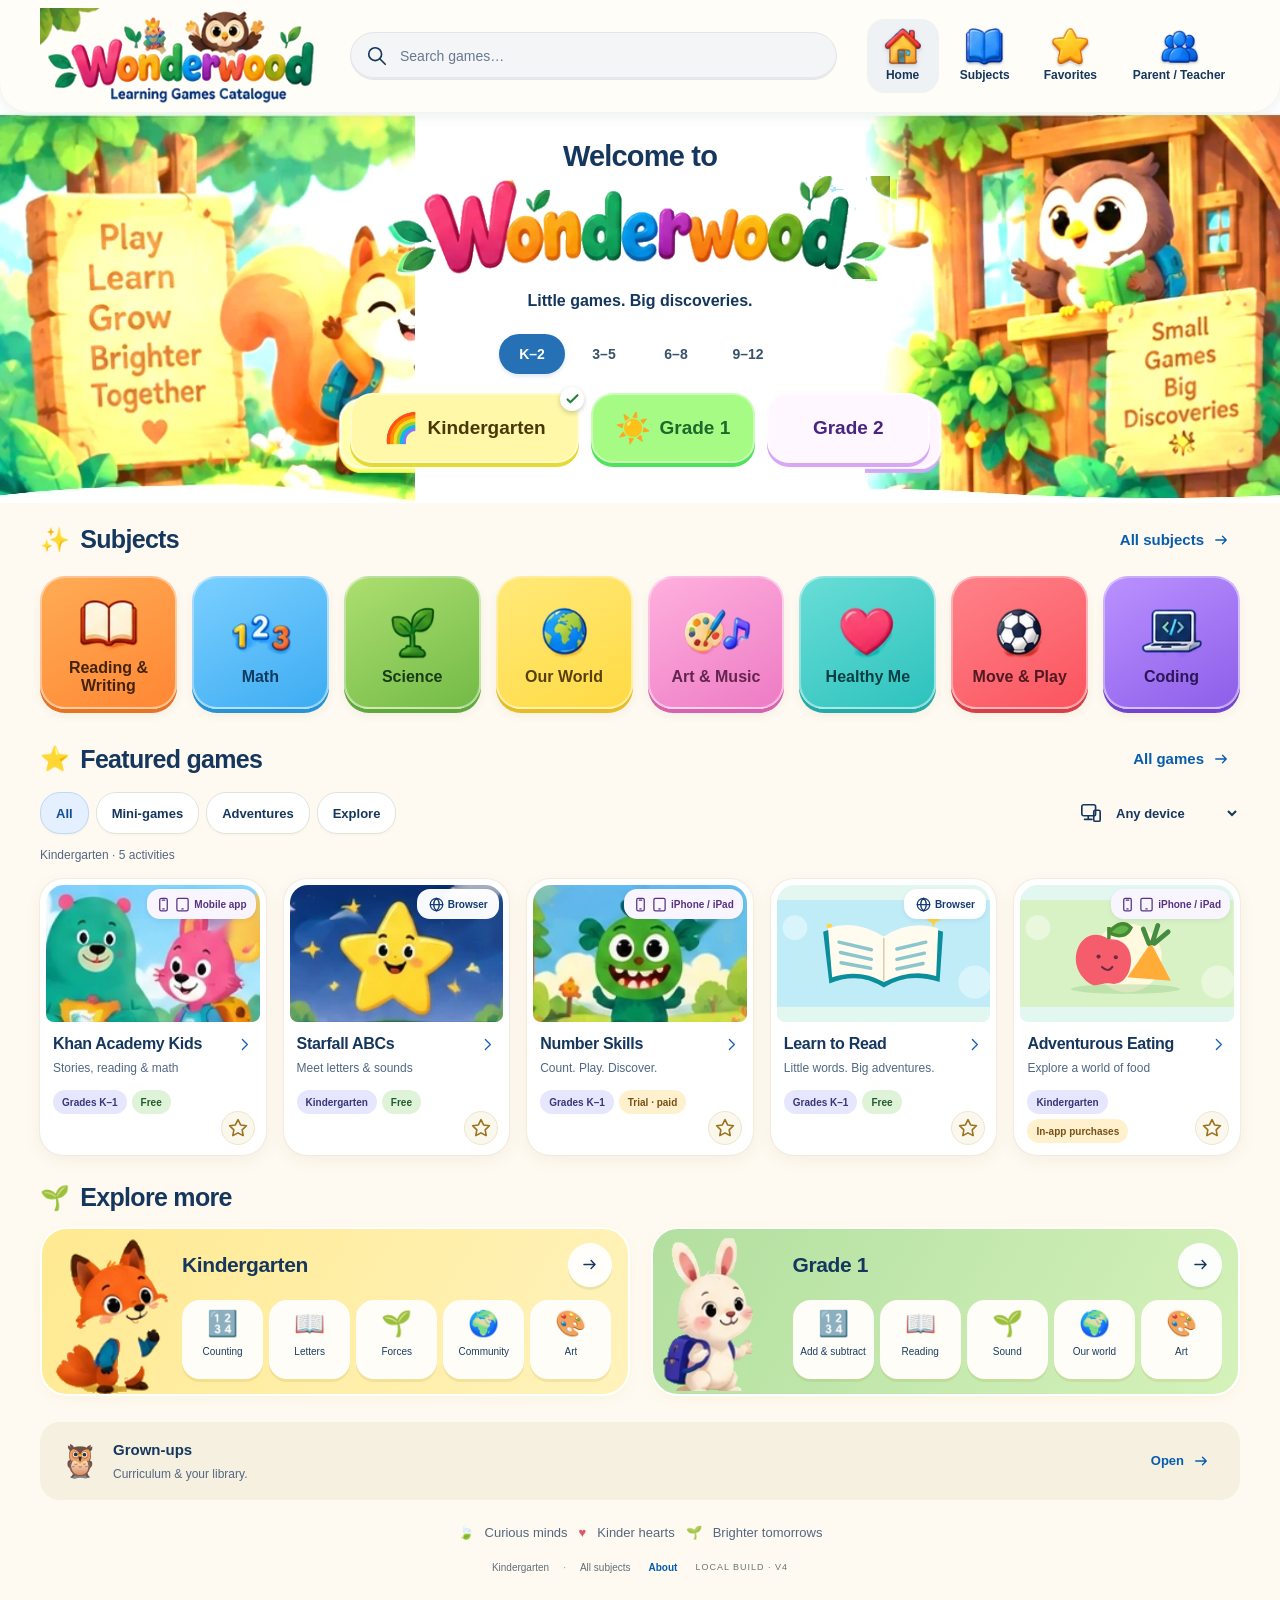
==== index.html @ 744a62fe "feat: add Wonderwood V4 K-12 interactive games catalogue" ====
<!doctype html>
<html lang="en">
<head>
<meta charset="utf-8">
<meta name="viewport" content="width=device-width, initial-scale=1">
<meta name="description" content="Wonderwood: playful learning adventures for California Kindergarten through Grade 12. An editable, standards-informed game catalogue.">
<meta name="referrer" content="no-referrer">
<meta name="theme-color" content="#fffaf1">
<title>Wonderwood · Little games. Big discoveries.</title>
<link rel="icon" href="[data-uri]" type="image/webp">
<style>
/* Wonderwood V2: approved woodland direction. All artwork is local. */
:root{--ink:#15365d;--muted:#536783;--cream:#fffaf1;--white:#fff;--green:#28733a;--line:#e8e7df;--blue:#176cc4;--focus:#094d99;--shadow:0 6px 20px #614b2110;--ease:cubic-bezier(.2,.8,.2,1);--peach:#ffdfa9;--lavender:#dee3ff;--mint:#d8efb7;--rose:#ffd3e9;--yellow:#fff0a9;--orange:#ffd9af;--aqua:#c9f3ed}
*{box-sizing:border-box}html{scroll-behavior:smooth;scroll-padding-top:120px}body{margin:0;background:var(--cream);color:var(--ink);font:15px/1.5 'Trebuchet MS','Avenir Next','Segoe UI',sans-serif;-webkit-font-smoothing:antialiased}body.modal-open{overflow:hidden}[hidden]{display:none!important}h1,h2,h3,h4,p{margin:0}h1,h2,h3{font-family:'Arial Rounded MT Bold','Trebuchet MS','Segoe UI',sans-serif;line-height:1.18}h2{font-size:25px;font-weight:900;letter-spacing:-.7px}button,a,input,select,textarea{font:inherit;-webkit-tap-highlight-color:transparent}button{color:inherit;border:0;cursor:pointer}button,a,summary{touch-action:manipulation}button{transition:transform .2s var(--ease),box-shadow .2s var(--ease),background .2s,color .2s;transform-origin:center}button:active:not(:disabled),a:active{transform:translateY(2px) scale(.96)}button:disabled{cursor:default;opacity:.6}a{color:var(--blue);text-underline-offset:3px;transition:transform .2s,color .2s}svg,img{display:block}img{max-width:100%}input,select,textarea{max-width:100%}button:focus-visible,a:focus-visible,input:focus-visible,select:focus-visible,textarea:focus-visible,summary:focus-visible{outline:3px solid var(--focus);outline-offset:4px}.wrap{width:min(1320px,calc(100% - 80px));margin-inline:auto}.sr-only{position:absolute;width:1px;height:1px;overflow:hidden;clip:rect(0,0,0,0);white-space:nowrap}.skip{position:fixed;left:16px;top:-100px;z-index:100;background:white;padding:15px;border-radius:12px}.skip:focus{top:12px}.icon{width:22px;height:22px;flex:0 0 auto}.textbutton{background:transparent;color:#075caf;font-weight:700;display:inline-flex;align-items:center;justify-content:center;gap:8px;min-height:44px;padding:7px 10px;border-radius:12px;text-decoration:none;white-space:nowrap}.textbutton .icon{width:18px;height:18px}.outline,.primary{min-height:46px;padding:11px 18px;border-radius:14px;display:inline-flex;align-items:center;justify-content:center;gap:8px;font-weight:700;text-decoration:none;border:1px solid #ccd9df;background:white}.primary{background:#176ac1;color:white;border-color:transparent;box-shadow:0 3px 0 #124b86}.topbar{position:relative;z-index:10;background:#fffdf7;border-radius:0 0 30px 30px;box-shadow:0 4px 14px #1c623616}.nav{display:flex;align-items:center;gap:30px;min-height:112px}.brand{background:transparent;padding:0;flex:0 0 280px}.brand img{width:280px;height:96px;object-fit:contain;mix-blend-mode:multiply}.search{height:48px;display:flex;align-items:center;gap:10px;background:#f4f5f7;border:1px solid #e4e5e9;border-radius:26px;padding:0 15px;box-shadow:inset 0 -2px 0 #e6e8eb;flex:1;min-width:150px}.search:focus-within{outline:3px solid #1673c54d}.search input{border:0;outline:0!important;background:none;min-width:0;width:100%;color:var(--ink);font-size:14px}.search input::placeholder{color:#667990}.search-clear{background:white;width:28px;height:28px;display:grid;place-items:center;border-radius:50%;padding:0;flex-shrink:0}.search-clear .icon{width:16px;height:16px}.navlinks{display:flex;align-items:center;gap:8px}.navlink{background:none;min-width:72px;min-height:70px;display:flex;flex-direction:column;gap:3px;align-items:center;justify-content:center;border-radius:18px;padding:8px 13px;font-size:12px;font-weight:800;white-space:nowrap}.navlink.selected{background:#eff2f4}.nav-emoji{font-size:25px;line-height:1.2}.parent-nav{min-width:122px}.fav-count{display:inline-grid;place-items:center;margin-left:4px;min-width:17px;height:17px;border-radius:50%;background:#ffcf46;color:#542c00;font-size:10px}.hero{position:relative;isolation:isolate;overflow:hidden;min-height:340px;margin-top:-22px;padding-top:22px;background:radial-gradient(ellipse at 50% 34%,#e7fbff 0,#ccf2fc 43%,#92dbea 100%)}.hero-scenery{position:absolute;top:22px;bottom:0;width:33%;z-index:-1;background-size:auto 100%;background-repeat:no-repeat;pointer-events:none}.hero-left{left:0;background-image:url('[data-uri]');background-position:left center}.hero-right{right:0;background-image:url('[data-uri]');background-position:right center}.hero-copy{position:relative;width:600px;max-width:60%;margin:auto;text-align:center;padding:31px 0 45px}.hero h1{font-size:29px;font-weight:900;letter-spacing:-.8px;line-height:1.1}.hero-logo{width:490px;height:auto;margin:1px auto 8px;mix-blend-mode:multiply;mask-image:linear-gradient(90deg,transparent,#000 3%,#000 97%,transparent);-webkit-mask-image:linear-gradient(90deg,transparent,#000 3%,#000 97%,transparent)}.hero-copy>p{font-size:17px;font-weight:700;margin:4px 0 24px}.grade-picker{display:flex;justify-content:center;gap:17px}.grade-button{position:relative;display:flex;align-items:center;text-align:left;gap:13px;border-radius:24px;padding:15px 22px;min-width:234px;min-height:78px;font-size:21px;font-weight:900;line-height:1.15;border:2px solid #ffffff6b}.grade-button small{display:block;font-size:12px;font-weight:700;margin-top:6px}.kindergarten{background:linear-gradient(135deg,#ffe97a,#ffcb38);box-shadow:0 4px 0 #e8ad26;color:#403013}.first-grade{background:linear-gradient(135deg,#80d04f,#329d49);box-shadow:0 4px 0 #257d33;color:#fff}.grade-emoji{font-size:35px;line-height:1}.grade-check{position:absolute;right:-7px;top:-8px;width:24px;height:24px;border-radius:50%;background:#fff;box-shadow:0 2px 5px #32442c40;display:grid;place-items:center;opacity:0;transform:scale(.6);transition:transform .2s,opacity .2s;color:#248140}.grade-check .icon{width:17px;height:17px;stroke-width:3}.grade-button.active .grade-check{opacity:1;transform:scale(1)}.hero-cloud{position:absolute;z-index:-1;background:white;border-radius:60px;opacity:.48;filter:blur(6px);pointer-events:none}.cloud-one{width:160px;height:70px;left:30%;top:52px;transform:rotate(-12deg)}.cloud-two{width:185px;height:50px;right:30%;bottom:49px;opacity:.28}.hero-wave{position:absolute;bottom:-1px;width:100%;height:32px;color:var(--cream);pointer-events:none}.child-content{position:relative;padding-top:5px}.section-heading{display:flex;justify-content:space-between;align-items:center;gap:15px;margin:10px 0 14px}.section-heading h2{display:flex;align-items:center;gap:11px}.section-heading h2>span:first-child:not(#browse-title){font-size:24px}.subject-list{display:grid;grid-template-columns:repeat(8,minmax(0,1fr));gap:15px}.subject{position:relative;border-radius:25px;min-height:131px;display:flex;flex-direction:column;justify-content:center;align-items:center;gap:8px;padding:15px 8px 13px;font-size:16px;font-weight:900;line-height:1.1;box-shadow:0 4px 0 var(--base),0 6px 10px #5e523413;background:linear-gradient(150deg,var(--light),var(--tone));border:2px solid #ffffff70;color:var(--subject-ink,#12375d)}.subject-glyph{height:58px;display:flex;align-items:center;justify-content:center}.subject-glyph img{height:58px;max-width:78px;width:auto;object-fit:contain;mix-blend-mode:multiply;border-radius:16px}.subject.active{outline:3px solid var(--ink);outline-offset:5px}.subject.active:after{content:'✓';position:absolute;top:-9px;right:-6px;width:23px;height:23px;border-radius:50%;background:var(--ink);border:2px solid white;color:white;font-size:13px;display:grid;place-items:center}.browse-section{margin-top:28px;scroll-margin-top:25px}.browse-heading{margin-bottom:10px}.filterbar{display:flex;align-items:center;justify-content:space-between;gap:12px;margin-bottom:6px}.filters{display:flex;gap:7px;flex-wrap:wrap}.chip{border-radius:20px;min-height:39px;padding:7px 15px;background:white;border:1px solid #e2e4dc;font-size:13px;font-weight:700;box-shadow:0 2px 0 #dedbc728;white-space:nowrap}.chip.active{background:#e4efff;color:#124e94;border-color:#bfd7f2}.device-filter{display:flex;align-items:center;gap:7px;font-size:13px;font-weight:700}.device-filter>.icon{width:21px;height:21px}.device-filter select{border:0;background:transparent;color:var(--ink);padding:10px 22px 10px 3px;max-width:170px;cursor:pointer;font-weight:700}.topic-chips{display:flex;flex-wrap:wrap;gap:7px;padding:10px 0}.topic-chips .chip{font-size:12px;background:#fffefb}.topic-chips .chip.active{background:#fff0b1;border-color:#decb77;color:#4e400c}.results-bar{display:flex;justify-content:space-between;align-items:center;min-height:27px;margin-bottom:11px;color:var(--muted);font-size:12px}.results-bar .textbutton{font-size:12px;min-height:30px}.games-grid{display:grid;grid-template-columns:repeat(5,minmax(0,1fr));gap:18px}.game-card{position:relative;min-width:0;border-radius:23px;background:white;box-shadow:0 5px 16px #69583013;transition:transform .23s var(--ease),box-shadow .23s;isolation:isolate}.card-hit{width:100%;min-height:100%;padding:6px;border-radius:23px;background:transparent;text-align:left;display:flex;flex-direction:column;position:relative;box-shadow:0 0 0 1px #eee7d9a6;color:var(--ink)}.card-image{height:137px;width:100%;border-radius:18px 18px 8px 8px;overflow:hidden;background:var(--card-bg,#e1f7ef);display:flex;align-items:center;justify-content:center;position:relative}.card-image>img{width:100%;height:100%;object-fit:cover;transition:transform .35s var(--ease)}.card-image>svg{width:100%;height:100%}.platform-badge{position:absolute;top:10px;right:10px;display:flex;align-items:center;gap:4px;border-radius:13px;min-height:30px;padding:6px 9px;background:#fffffff7;color:#143b72;font-size:10px;font-weight:900;line-height:1.1;box-shadow:0 2px 5px #23315312;pointer-events:none;min-width:82px;justify-content:center}.platform-badge .icon{width:15px;height:15px;stroke-width:2}.platform-badge.mobile{background:#f9f5ff;color:#573282}.card-copy{padding:12px 7px 6px;width:100%;flex:1;display:flex;flex-direction:column}.card-title-line{display:flex;align-items:center;gap:8px;justify-content:space-between;width:100%}.card-title{font-size:16px;font-weight:900;letter-spacing:-.3px;line-height:1.22;display:-webkit-box;-webkit-line-clamp:2;-webkit-box-orient:vertical;overflow:hidden;min-height:20px}.card-arrow{flex-shrink:0;color:#1662b6}.card-arrow .icon{width:17px;height:17px}.card-desc{font-size:12px;line-height:1.45;color:#506783;margin-top:6px;white-space:nowrap;text-overflow:ellipsis;overflow:hidden;min-height:18px}.card-tags{display:flex;flex-wrap:wrap;gap:5px;margin-top:12px;padding-top:0;padding-right:30px}.tag{display:inline-flex;align-items:center;gap:4px;border-radius:12px;min-height:24px;padding:4px 9px;font-size:10px;line-height:1.1;font-weight:800;background:#e6e6ff;color:#37377a}.tag.free{background:#dff3d9;color:#215b2d}.tag.paid{background:#fff0ce;color:#785016}.save{position:absolute;right:11px;bottom:10px;width:36px;height:36px;display:grid;place-items:center;border-radius:50%;background:#faf7ed;color:#9a711d;border:1px solid #efe5ca;z-index:2}.save .icon{width:20px;height:20px;stroke-width:1.9}.save.saved{background:#ffe9a8;color:#845900}.save.saved .icon{fill:#ffcc43}.game-card:focus-within{box-shadow:0 0 0 3px #2865ac32,0 8px 18px #2e535720}.empty{grid-column:1/-1;text-align:center;border:2px dashed #e2dfce;border-radius:25px;padding:30px 20px;background:#fffcf7}.empty .emptyicon{font-size:47px;margin-bottom:10px}.empty h3{font-size:23px}.empty p{font-size:14px;color:var(--muted);margin:10px auto 17px;max-width:480px}.empty-actions{display:flex;gap:10px;justify-content:center;flex-wrap:wrap}#year-section{margin-top:28px}.year-panels{display:grid;grid-template-columns:1fr 1fr;gap:21px}.year-panel{position:relative;border-radius:27px;overflow:hidden;display:flex;min-height:166px;padding:14px 16px 15px 140px;background:linear-gradient(120deg,#ffe991,#fff3bc);border:2px solid #fff;box-shadow:0 4px 13px #baa65212}.year-panel.grade-one{background:linear-gradient(120deg,#b2dfa0,#d5f2bb)}.year-mascot{position:absolute;bottom:0;left:0;width:133px;height:159px;object-fit:contain;mix-blend-mode:multiply}.year-body{width:100%;min-width:0}.year-title{display:flex;align-items:center;justify-content:space-between;margin-bottom:13px}.year-title h3{font-size:21px;letter-spacing:-.4px}.year-title p{font-size:11px;margin-top:2px}.round-button{width:35px;height:35px;border-radius:50%;background:#fffffff0;display:grid;place-items:center;box-shadow:0 3px 0 #54855620}.round-button .icon{width:19px;height:19px}.quick-topics{display:grid;grid-template-columns:repeat(5,1fr);gap:6px}.quick-topic{border-radius:18px;background:#fffdf7;min-height:79px;padding:8px 3px 9px;font-size:10px;line-height:1.2;box-shadow:0 3px 0 #987f1520;color:#193f61;display:flex;flex-direction:column;align-items:center;justify-content:flex-start;gap:7px}.quick-topic>span:first-child{font-size:25px;line-height:1.1}.grownup-strip{display:flex;align-items:center;gap:13px;margin-top:26px;padding:15px 20px;background:#f4efdfe0;border-radius:20px}.grownup-strip>span{font-size:32px}.grownup-strip strong{font-size:15px}.grownup-strip p{font-size:12px;color:var(--muted);margin-top:3px}.grownup-strip>.textbutton{margin-left:auto;font-size:13px}.footer{padding:23px 0 24px}.footer-motto{text-align:center;font-size:13px;color:#526780;display:flex;align-items:center;justify-content:center;gap:11px}.footer-motto span:nth-child(2){color:#dd5969}.footer-bottom{display:flex;align-items:center;justify-content:center;gap:14px;font-size:10px;color:#5f6e77;margin-top:12px;flex-wrap:wrap}.footer-bottom .textbutton{font-size:10px;min-height:26px;padding:0 4px}.build-label{font-size:9px;letter-spacing:1px;color:#6a7579}.footer-bottom>span+span:before{content:'·';margin-right:14px;color:#9ba2a0}
/* Parent workspace, local editing, and external-site handoff. */
#parent-view{padding:34px 0;min-height:75vh}.parent-header{display:flex;justify-content:space-between;align-items:center;gap:20px;margin-bottom:30px}.eyebrow{display:block;font-size:11px;font-weight:800;letter-spacing:1.3px;text-transform:uppercase;color:#3f7d52;margin-bottom:8px}.parent-header h1{font-size:36px;letter-spacing:-1px}.parent-header p{font-size:14px;color:var(--muted);margin-top:13px}.adult-tabs{display:flex;gap:8px;flex-wrap:wrap;border-bottom:1px solid var(--line);padding-bottom:16px;margin-bottom:22px}.adult-tabs button{padding:10px 18px;min-height:44px;border-radius:15px;background:white;font-weight:700}.adult-tabs button.active{background:#dfedda;color:#255e36;box-shadow:0 3px 0 #bbd5af}.notice{padding:17px 20px;border-radius:17px;background:#fff0cf;color:#5a481b;line-height:1.6;font-size:13px;margin:0 0 20px}.stats{display:grid;grid-template-columns:repeat(3,1fr);gap:16px;margin:20px 0}.stat{padding:19px 22px;border-radius:20px;background:white;border:1px solid var(--line);font-size:12px;color:var(--muted)}.stat strong{display:block;font-size:34px;font-weight:900;color:var(--ink);line-height:1.2;margin-bottom:6px}.parent-tools{display:flex;align-items:center;flex-wrap:wrap;gap:10px;margin:18px 0}.parent-tools select,select.form-control{background:white;border:1px solid #ced6d8;padding:11px 14px;border-radius:13px;min-height:44px;color:var(--ink)}.topic-group{background:white;border:1px solid var(--line);border-radius:21px;overflow:hidden;margin-bottom:18px}.topic-group>h2{display:flex;align-items:center;gap:9px;font-size:21px;padding:20px;background:#f0f4ed}.topic-group h2>span{font:11px/1.4 'Trebuchet MS',sans-serif;color:var(--muted);margin-left:auto;max-width:38%;text-align:right}.topic-row{display:grid;grid-template-columns:1fr 250px;gap:24px;padding:21px;border-top:1px solid var(--line)}.topic-row h3{font-size:17px;margin-bottom:8px}.topic-row p{font-size:13px;color:var(--muted);line-height:1.6}.codes{font:11px/1.6 ui-monospace,monospace;color:#535d78;margin:9px 0;overflow-wrap:anywhere}.coverage{font-size:12px}.coverage>p{margin-top:8px}.tag.wait{background:#fff2da;color:#775727}.review-row{padding:18px;background:white;border:1px solid var(--line);border-radius:17px;display:flex;align-items:center;justify-content:space-between;gap:24px;margin:9px 0}.review-row>div:first-child{min-width:0;flex:1}.review-row h3{font-size:16px}.review-row p{font-size:12px;line-height:1.6;margin-top:6px;color:var(--muted);overflow-wrap:anywhere}.row-actions{display:flex;align-items:center;gap:5px;flex-wrap:wrap}.manage-intro{font-size:14px;color:var(--muted);line-height:1.7;max-width:960px;margin-bottom:16px}.editor{padding:25px;background:white;border:1px solid var(--line);border-radius:23px}.editor>h2{font-size:24px;margin-bottom:20px}.form-grid{display:grid;grid-template-columns:1fr 1fr;gap:17px}.field{display:flex;flex-direction:column;gap:7px;font-size:12px;font-weight:700;min-width:0}.field.full{grid-column:1/-1}.field input,.field select,.field textarea{width:100%;color:var(--ink);border:1px solid #cfd8dc;background:#fdfefb;padding:12px 13px;border-radius:11px;min-height:46px;font-weight:400;font-size:14px}.field textarea{resize:vertical;min-height:78px}.field select[multiple]{min-height:135px}.field small{font-size:11px;color:var(--muted);font-weight:400}.checkrow{display:flex;flex-wrap:wrap;gap:9px}.checkrow label{display:flex;gap:6px;align-items:center;padding:8px 10px;background:#f1f5ed;border-radius:10px}.checkrow input{width:18px;height:18px;min-height:0;accent-color:#267544}.form-actions{margin-top:22px;display:flex;align-items:center;gap:14px}.local-message{font-size:11px;color:var(--muted);margin-top:13px;line-height:1.6}.source-item{border-top:1px solid var(--line);padding:14px 0;font-size:13px}.source-item strong{display:block}.source-item a,.mini-source{display:block;overflow-wrap:anywhere;font-size:12px;margin-top:6px;line-height:1.6}.danger-button{color:#9c3030;background:#fff1ec}.source-block{margin:22px 0}.source-block h3{font-size:18px;margin-bottom:8px}details{margin-top:12px;font-size:13px}summary{cursor:pointer;color:#185b93;font-weight:700;min-height:36px;padding:7px 0;transition:color .2s}details[open]>summary{margin-bottom:6px}dialog{padding:0;border:0;border-radius:27px;background:#fffcf6;color:var(--ink);width:min(660px,calc(100vw - 30px));max-height:90dvh;box-shadow:0 25px 100px #09243e50}dialog::backdrop{background:#15395675;backdrop-filter:blur(5px)}dialog[open]{animation:dialog-in .22s var(--ease)}.modal-head{padding:24px 25px 0;display:flex;gap:15px;align-items:flex-start;justify-content:space-between}.modal-head h2{font-size:26px;letter-spacing:-.5px}.close{width:38px;height:38px;flex-shrink:0;background:#eeeedd;border-radius:50%;display:grid;place-items:center}.close .icon{width:19px;height:19px}.modal-body{padding:16px 25px 25px}.modal-body>p{font-size:14px;color:var(--muted);line-height:1.6}.detail-hero{height:130px;overflow:hidden;border-radius:18px;margin-bottom:17px;background:#e5f2dd}.detail-hero img{width:100%;height:100%;object-fit:cover;object-position:center 53%}.detail-grid{display:grid;grid-template-columns:1fr 1fr;gap:10px;margin:18px 0}.detail-box{padding:12px 14px;border:1px solid #e1e7dc;border-radius:15px;background:white;min-width:0}.detail-box small{display:flex;align-items:center;gap:6px;font-size:10px;letter-spacing:.7px;color:#60737b;margin-bottom:7px}.detail-box small .icon{width:15px;height:15px}.detail-box strong{font-size:13px;line-height:1.4;display:block;overflow-wrap:anywhere}.detail-note{background:#f4f1e7;border-radius:15px;padding:14px;font-size:12px;line-height:1.65;color:#57616e;margin:15px 0}.detail-note b{color:#3a4f5c}.detail-link{border-top:1px solid #e0e2d6;padding-top:17px;display:flex;align-items:center;justify-content:space-between;gap:15px;margin-top:21px}.detail-link small{font-size:10px;line-height:1.65;color:var(--muted);overflow-wrap:anywhere;max-width:45%}.mobile-note{display:flex;align-items:flex-start;gap:10px;background:#eee5ff;border-radius:14px;padding:12px 14px;margin:14px 0;font-size:12px;color:#563877;line-height:1.5}.toast{position:fixed;bottom:24px;left:50%;transform:translateX(-50%);background:#153b57;color:white;padding:14px 21px;border-radius:16px;max-width:calc(100vw - 28px);width:max-content;z-index:100;box-shadow:0 5px 25px #0d244440;font-size:13px;pointer-events:none}.press-pop{animation:press-pop .32s var(--ease)}.favorite-pop{animation:favorite-pop .5s var(--ease)}
@keyframes press-pop{0%{scale:.95}60%{scale:1.035}100%{scale:1}}@keyframes favorite-pop{0%{rotate:-15deg;scale:.8}45%{rotate:15deg;scale:1.25}100%{rotate:0deg;scale:1}}@keyframes dialog-in{from{opacity:0;transform:translateY(12px) scale(.97)}to{opacity:1;transform:translateY(0) scale(1)}}
@media(hover:hover) and (pointer:fine){button:hover:not(:disabled){transform:translateY(-2px)}.textbutton:hover{background:#e4ecf16b}.navlink:hover{background:#eff1f6}.grade-button:hover{transform:translateY(-4px) scale(1.025);filter:saturate(1.05)}.subject:hover{transform:translateY(-6px) rotate(-1deg);box-shadow:0 6px 0 var(--base),0 11px 18px #6a573321}.subject:nth-child(even):hover{rotate:2deg}.subject:hover .subject-glyph{transform:rotate(6deg) scale(1.07);transition:transform .2s}.game-card:hover{transform:translateY(-6px);box-shadow:0 12px 25px #6b532323}.card-hit:hover{transform:none}.game-card:hover .card-image>img{transform:scale(1.035)}.save:hover{transform:scale(1.13)}.quick-topic:hover{transform:translateY(-4px);box-shadow:0 6px 0 #987f1520}.outline:hover,.primary:hover{box-shadow:0 5px 0 #124b8629}summary:hover{color:#21883a}a:hover{color:#225c35}}
@media(min-width:1600px){.hero-scenery{width:38%;background-size:auto 112%}.hero{min-height:355px}.hero-copy{padding-top:35px}.nav{min-height:119px}}
@media(max-width:1190px){.wrap{width:calc(100% - 48px)}.nav{gap:18px}.brand{flex-basis:234px}.brand img{width:234px;height:86px}.navlink{min-width:61px;padding:8px 10px}.parent-nav{min-width:109px}.search{padding:0 11px}.hero-copy{max-width:65%;width:530px}.hero-logo{width:430px}.hero-left{left:-50px}.hero-right{right:-35px}.subject-list{gap:12px}.subject{min-height:121px;font-size:14px;border-radius:22px}.games-grid{gap:14px}.card-image{height:118px}.card-title{font-size:14px}.card-desc{font-size:11px}.card-tags{gap:4px}.tag{padding:4px 7px;font-size:9px}.platform-badge{font-size:9px;min-width:76px;right:9px}.year-panel{padding-left:113px}.year-mascot{width:109px;height:144px}.quick-topic{font-size:9px}.year-title h3{font-size:19px}}
@media(max-width:960px){.nav{gap:14px;flex-wrap:wrap;padding:7px 0 13px}.brand{flex-basis:230px;margin-right:auto}.brand img{height:80px}.navlinks{order:1}.search{order:2;flex-basis:100%;height:42px}.navlink{min-height:60px}.hero{min-height:314px}.hero-copy{max-width:72%;padding:28px 0 43px}.hero-logo{width:380px}.hero h1{font-size:26px}.hero-copy>p{font-size:15px;margin-bottom:18px}.hero-scenery{opacity:.8;width:32%}.hero-left{left:-76px}.hero-right{right:-62px}.grade-button{min-width:208px;min-height:72px;font-size:18px;padding:13px 17px;gap:10px}.grade-emoji{font-size:30px}.subject-list{grid-template-columns:repeat(4,1fr);gap:14px}.subject{min-height:109px;flex-direction:row;gap:10px;text-align:left;padding:16px 13px;font-size:15px}.subject-glyph{height:51px}.subject-glyph img{height:48px;max-width:62px}.games-grid{grid-template-columns:repeat(3,minmax(0,1fr))}.card-image{height:145px}.card-title{font-size:16px}.tag{font-size:10px}.card-desc{font-size:12px}.year-panels{grid-template-columns:1fr}.year-panel{padding-left:150px;min-height:170px}.year-mascot{width:140px;height:160px}.quick-topic{font-size:11px}.year-title h3{font-size:22px}.quick-topic>span:first-child{font-size:28px}.topic-row{grid-template-columns:1fr 210px}}
@media(max-width:600px){html{scroll-padding-top:20px}.wrap{width:calc(100% - 28px)}h2{font-size:20px;letter-spacing:-.55px}.topbar{border-radius:0 0 22px 22px}.nav{gap:5px;padding:4px 0 10px;justify-content:center}.brand{flex:0 0 198px;margin:0}.brand img{width:198px;height:67px}.navlinks{width:100%;justify-content:space-between;gap:4px;order:3}.navlink{min-height:51px;min-width:65px;flex:1;font-size:10px;border-radius:13px;padding:5px 6px;gap:2px}.nav-emoji{font-size:21px}.parent-nav{min-width:95px}.search{height:40px;order:2;flex-basis:100%;margin:4px 0 7px}.search input{font-size:12px}.search .icon{width:19px;height:19px}.hero{min-height:267px}.hero-copy{max-width:100%;width:100%;padding:24px 12px 33px}.hero h1{font-size:22px}.hero-logo{width:300px;margin-top:3px}.hero-copy>p{font-size:13px;margin:6px 0 20px}.hero-scenery{opacity:.25;filter:saturate(.8);width:31%}.hero-left{left:-93px}.hero-right{right:-89px}.hero-wave{height:24px}.grade-picker{gap:10px}.grade-button{min-width:0;flex:1;max-width:185px;font-size:16px;min-height:68px;border-radius:19px;gap:6px;padding:11px 10px}.grade-button small{font-size:10px;margin-top:5px}.grade-emoji{font-size:27px}.grade-check{right:-3px;width:21px;height:21px;top:-7px}.child-content{padding-top:6px}.section-heading{gap:5px;margin:10px 0 14px}.section-heading h2{gap:6px}.section-heading h2>span:first-child:not(#browse-title){font-size:21px}.section-heading .textbutton{font-size:11px;padding:6px 4px;gap:4px;min-height:35px}.section-heading .textbutton .icon{width:15px;height:15px}.subject-list{gap:10px}.subject{flex-direction:column;min-height:98px;border-radius:19px;padding:9px 3px;gap:5px;font-size:11px;text-align:center;border-width:1px;box-shadow:0 3px 0 var(--base),0 4px 8px #5e523413}.subject-glyph{height:44px}.subject-glyph img{height:44px;max-width:52px}.subject.active{outline-offset:3px;outline-width:2px}.subject.active:after{height:19px;width:19px;font-size:10px;top:-6px;right:-4px}.browse-section{margin-top:24px}.filterbar{flex-wrap:wrap;gap:5px}.filters{gap:5px;max-width:100%}.chip{font-size:11px;padding:8px 11px;min-height:37px}.device-filter{font-size:11px;gap:3px;margin-left:auto}.device-filter select{font-size:11px;padding-right:9px;padding-block:7px;min-height:38px}.device-filter>.icon{width:17px;height:17px}.results-bar{font-size:10px;margin-bottom:10px;min-height:20px}.results-bar .textbutton{font-size:10px}.games-grid{grid-template-columns:repeat(2,minmax(0,1fr));gap:13px 11px}.game-card,.card-hit{border-radius:19px}.card-hit{padding:5px}.card-image{height:112px;border-radius:15px 15px 7px 7px}.card-copy{padding:10px 5px 7px}.card-title{font-size:13px;line-height:1.25;min-height:32px}.card-title-line{gap:3px}.card-arrow .icon{width:13px;height:13px}.card-desc{font-size:10px;margin-top:5px;min-height:15px}.card-tags{margin-top:10px;padding-right:25px;gap:4px}.tag{font-size:9px;padding:4px 6px;min-height:22px}.save{width:31px;height:31px;right:8px;bottom:10px}.save .icon{width:17px;height:17px}.platform-badge{top:9px;right:8px;min-width:73px;min-height:27px;font-size:8px;padding:5px 6px;border-radius:10px;gap:3px}.platform-badge .icon{width:13px;height:13px}.topic-chips .chip{font-size:11px}.empty{padding:26px 15px}.empty h3{font-size:20px}.empty p{font-size:12px}.empty .outline,.empty .textbutton{font-size:12px}.year-panels{gap:13px}#year-section{margin-top:25px}.year-panel{padding:13px 11px 13px 85px;min-height:157px;border-radius:23px}.year-mascot{width:88px;height:135px;left:-4px;bottom:0;object-fit:cover;object-position:left bottom}.year-title{margin-bottom:11px}.year-title h3{font-size:18px}.year-title p{font-size:10px}.quick-topics{gap:5px;grid-template-columns:repeat(3,1fr)}.quick-topic{min-height:69px;font-size:9px;border-radius:14px;padding:7px 3px}.quick-topic>span:first-child{font-size:24px}.quick-topic:nth-child(n+4){display:none}.round-button{width:32px;height:32px}.grownup-strip{padding:13px;gap:9px;flex-wrap:wrap;margin-top:21px}.grownup-strip>span{font-size:27px}.grownup-strip strong{font-size:13px}.grownup-strip p{font-size:10px}.grownup-strip>.textbutton{font-size:11px;min-height:34px;padding:4px 8px;margin-left:32px}.footer{padding-top:20px}.footer-motto{font-size:9px;gap:5px}.footer-motto>span{font-size:12px}.footer-bottom{gap:8px;font-size:9px;margin-top:10px}.build-label{font-size:8px}.footer-bottom>span+span:before{margin-right:8px}.footer-bottom .textbutton{font-size:9px}.parent-header{align-items:flex-start;flex-direction:column;margin-bottom:22px}.parent-header h1{font-size:29px}.parent-header p{font-size:12px}.parent-header .outline{font-size:12px}.adult-tabs{gap:7px;display:grid;grid-template-columns:1fr 1fr}.adult-tabs button{font-size:12px;padding:10px 8px}.stats{gap:8px}.stat{padding:12px 10px;font-size:10px;line-height:1.5;border-radius:15px}.stat strong{font-size:28px}.notice{font-size:11px;padding:14px}.topic-row{display:block;padding:16px}.coverage{margin-top:15px}.topic-group>h2{flex-wrap:wrap;font-size:18px;padding:15px}.topic-group h2>span{font-size:10px;max-width:none;width:100%;text-align:left;margin-left:0}.parent-tools{gap:7px}.parent-tools>*{font-size:11px}.parent-tools .outline{padding:10px 12px}.editor{padding:17px}.form-grid{grid-template-columns:1fr;gap:13px}.field.full{grid-column:auto}.field input,.field select,.field textarea{font-size:13px}.review-row{padding:14px;gap:9px;flex-wrap:wrap}.review-row h3{font-size:15px}.row-actions{margin-left:auto}.manage-intro{font-size:12px}.topic-row h3{font-size:16px}.topic-row p{font-size:12px}.modal-head{padding:20px 18px 0}.modal-head h2{font-size:22px}.modal-body{padding:14px 18px 20px}.modal-body>p{font-size:13px}.detail-link{flex-direction:column;align-items:stretch}.detail-link small{max-width:none}.detail-link .primary{width:100%}.detail-box{padding:11px}.detail-box strong{font-size:11px}.detail-box small{font-size:9px}.detail-note{font-size:11px}.toast{font-size:12px;bottom:14px;padding:12px 17px}.form-actions{flex-wrap:wrap}}
@media(max-width:350px){.wrap{width:calc(100% - 20px)}.grade-button{font-size:14px;gap:4px;padding-inline:8px}.grade-emoji{font-size:23px}.subject{font-size:10px}.games-grid{gap:9px}.card-image{height:99px}.platform-badge{min-width:69px;font-size:8px}.section-heading h2{font-size:18px}.chip{font-size:10px;padding-inline:9px}.year-panel{padding-left:72px}.year-mascot{width:76px}.footer-motto{font-size:8px}.quick-topic{font-size:8px}}
@media(prefers-reduced-motion:reduce){html{scroll-behavior:auto}*,*::before,*::after{animation:none!important;transition:none!important;scroll-behavior:auto!important}button:hover,button:active,a:active,.game-card:hover,.subject:nth-child(even):hover,.game-card:hover .card-image>img,.subject:hover .subject-glyph{transform:none!important;rotate:none!important;scale:none!important}}
@media print{.topbar,.hero,.subject-list,.filterbar,.footer,.adult-tabs,.parent-tools,.save,.modal-head,.form-actions{display:none!important}.wrap{width:100%}body{background:white}.topic-group,.game-card{break-inside:avoid}}
/* Transparent artwork preserves the approved colors on every background. */
.brand img,.hero-logo,.subject-glyph img,.year-mascot{mix-blend-mode:normal}
.hero-logo{filter:drop-shadow(0 2px 1px #ffffffe0);mask-image:none;-webkit-mask-image:none}
.subject-glyph img{border-radius:0}
fieldset.field{border:1px solid #dce3d8;border-radius:14px;padding:12px;margin:0}
fieldset.field legend{padding:0 5px;color:var(--ink)}
/* Child-friendly hit targets, including the small-looking favorite stars. */
.save{width:44px;height:44px;right:6px;bottom:5px;background:transparent;border:0}
.save::before{content:'';position:absolute;inset:5px;border-radius:50%;background:#faf7ed;border:1px solid #efe5ca;z-index:-1}
.save.saved{background:transparent}.save.saved::before{background:#ffe9a8}
.card-tags{padding-right:36px}
.round-button,.close{width:44px;height:44px}
.search-clear{width:40px;height:44px;margin-right:-10px;background:transparent}
.chip,.device-filter select{min-height:44px}
@media(max-width:600px){.search{height:44px}.section-heading .textbutton{min-height:44px}.card-tags{padding-right:33px}.save{width:44px;height:44px;right:3px;bottom:5px}.save::before{inset:7px}.round-button,.close{width:44px;height:44px}.grade-button{min-height:72px}.subject-glyph img{height:44px}}

/* V3: compact grade browsing and a thumbnail-first game handoff. */
.grade-select{max-width:580px;margin:auto}.grade-bands{display:flex;align-items:center;justify-content:center;gap:6px;margin:0 auto 17px;padding:4px;background:#ffffff9e;border:1px solid #ffffffb0;border-radius:30px;width:max-content;max-width:100%}.band-chip{min-width:66px;min-height:40px;border-radius:24px;background:transparent;color:#36536b;padding:7px 15px;font-size:14px;font-weight:800}.band-chip.active{background:#163f6a;color:#fff;box-shadow:0 2px 5px #15395625}.grade-picker{gap:12px;align-items:stretch}.grade-picker .grade-button{min-width:0;flex:1;min-height:70px;justify-content:center;padding:15px 14px;border-radius:22px;font-size:19px;white-space:nowrap;gap:8px}.grade-picker .grade-button[data-grade=K]{flex:1.5}.grade-picker .grade-emoji{font-size:29px}.grade-tone-0{background:#ffe16a;color:#49390c;box-shadow:0 4px 0 #d7ac2c}.grade-tone-1{background:#73c650;color:#163f23;box-shadow:0 4px 0 #459737}.grade-tone-2{background:#b195ed;color:#2c1756;box-shadow:0 4px 0 #8263c5}.grade-tone-3{background:#ffac86;color:#55280e;box-shadow:0 4px 0 #d77b4e}.hero-copy{padding-bottom:44px}.hero-copy>p{margin-bottom:16px}.hero{min-height:381px}.hero-scenery{background-size:auto 100%}.hero-copy{width:610px}.thematic-thumbnail{object-fit:contain!important;width:100%!important;height:100%!important;padding:20px;background:#eaf6ff}.card-image:has(.thematic-thumbnail){background:#eaf6ff}.card-desc{display:-webkit-box;-webkit-line-clamp:1;-webkit-box-orient:vertical;overflow:hidden}.card-tags .tag{white-space:normal}.older-grades .hero-copy>p{font-weight:500}.quick-topic{line-height:1.25}.quick-topic>span:last-child{display:-webkit-box;-webkit-line-clamp:2;-webkit-box-orient:vertical;overflow:hidden}.quick-topic>span:first-child{line-height:1.25}.year-title{min-height:42px}.older-grades .year-panel{background:#e7edff}.older-grades .year-panel.grade-one{background:#e3f2eb}.older-grades .year-mascot{opacity:.9}.filters .chip{min-height:42px}.navlink,.subject,.save,.round-button,.chip{touch-action:manipulation}
/* A few expressive emoji remain in navigation, headings and topic shortcuts. */
.nav-emoji{font-family:'Apple Color Emoji','Segoe UI Emoji','Noto Color Emoji',sans-serif}.grade-emoji{font-family:'Apple Color Emoji','Segoe UI Emoji','Noto Color Emoji',sans-serif}.popup-art{height:184px;position:relative;overflow:hidden;background:#e2f4e8;border-radius:26px 26px 0 0}.popup-art>img,.popup-art>svg{width:100%;height:100%;object-fit:cover;object-position:center 48%}.popup-art>svg{object-fit:contain}.popup-art>.thematic-thumbnail{padding:22px}.popup-kicker{position:absolute;top:15px;left:17px;display:flex;align-items:center;gap:7px;background:#fffffff5;border-radius:22px;padding:7px 12px;font-size:12px;font-weight:800;color:#25446a;box-shadow:0 3px 12px #17366012}.popup-kicker .icon{width:18px;height:18px}.popup-close{position:absolute;top:12px;right:12px;background:#fff;box-shadow:0 3px 10px #22333b15;min-width:44px;min-height:44px}.game-dialog{width:min(510px,calc(100vw - 28px));max-height:calc(100dvh - 32px);background:#fffefb;border-radius:26px;overflow-y:auto;overscroll-behavior:contain}.popup-main{padding:20px 24px 6px}.popup-publisher{font-size:11px;font-weight:800;letter-spacing:.5px;text-transform:uppercase;color:#65778b;margin-bottom:5px}.popup-main h2{font-size:25px;letter-spacing:-.6px;line-height:1.2}.popup-description{font-size:14px;color:#617188;margin-top:6px;line-height:1.4}.popup-meta{display:grid;grid-template-columns:1fr 1fr 1fr;gap:9px;margin:19px 0 13px}.meta-item{min-width:0;border-radius:16px;padding:12px 7px 10px;text-align:center;display:flex;align-items:center;flex-direction:column;gap:5px;background:#f0f4ff;color:#34478a}.meta-item>.icon{height:25px;width:25px;stroke-width:1.9;margin-bottom:2px}.meta-item strong{font-size:12px;line-height:1.25;overflow-wrap:anywhere}.meta-item small{font-size:10px;color:#647084;line-height:1.3}.meta-cost{background:#eff8e9;color:#315e27}.meta-cost.paid{background:#fff2db;color:#865919}.meta-grade{background:#f6effd;color:#6c4591}.popup-review{display:flex;gap:10px;align-items:center;padding:12px 14px;border-radius:14px;background:#f1f6f0;color:#346247}.popup-review>.icon{width:24px;height:24px}.popup-review strong{display:block;font-size:12px;font-weight:800}.popup-review small{display:block;font-size:11px;margin-top:2px;color:#63736a}.popup-notes{margin-top:5px;border:0;border-radius:0;padding:0;background:transparent}.popup-notes>summary{list-style:none;display:flex;align-items:center;gap:7px;font-size:12px;font-weight:700;color:#607288;min-height:47px;cursor:pointer}.popup-notes>summary::-webkit-details-marker{display:none}.popup-notes>summary>.icon{width:17px;height:17px}.notes-chevron{margin-left:auto}.notes-chevron>.icon{width:16px;height:16px;rotate:90deg;transition:rotate .2s}.popup-notes[open] .notes-chevron>.icon{rotate:-90deg}.popup-notes-body{font-size:12px;line-height:1.6;padding:0 2px 12px;color:#596f81;overflow-wrap:anywhere}.popup-notes-body p{margin:0 0 12px}.popup-notes-body .mini-source{font-size:11px;display:inline-flex;align-items:center;gap:5px;white-space:normal}.popup-notes-body .mini-source .icon{width:13px;height:13px}.popup-footer{padding:6px 24px 20px;background:#fffefb;position:sticky;bottom:0;box-shadow:0 -6px 12px #fffefb;z-index:2}.popup-footer>.outline{width:100%;margin-bottom:12px}.popup-launch{width:100%;min-height:50px;background:#167344;border-color:transparent;box-shadow:0 3px 0 #105832;border-radius:16px;font-size:16px;transition:transform .2s,box-shadow .2s,background .2s}.popup-launch>.icon:first-child{margin-right:3px;width:20px;height:20px}.popup-launch>.icon:last-child{width:16px;height:16px;margin-left:auto}.popup-launch:hover{color:white;background:#146139;transform:translateY(-2px);box-shadow:0 5px 0 #105832}.popup-launch:active{transform:translateY(2px) scale(.98);box-shadow:0 1px 0 #105832}.external-caption{display:block;text-align:center;margin-top:10px;font-size:10px;color:#677587;overflow-wrap:anywhere}.game-dialog .popup-close:focus-visible{outline-offset:3px}.game-dialog .popup-close:hover{transform:rotate(5deg)}
@media(min-width:1600px){.hero{min-height:396px}}
@media(max-width:1190px){.hero-copy{max-width:70%;width:575px}.grade-picker .grade-button{font-size:17px}.grade-picker .grade-emoji{font-size:25px}}
@media(max-width:960px){.hero{min-height:353px}.hero-copy{width:530px;max-width:80%}.band-chip{min-height:39px;font-size:13px}.grade-picker .grade-button{min-height:66px}}
@media(max-width:600px){.hero{min-height:317px}.hero-copy{max-width:100%;width:100%;padding:23px 12px 35px}.hero-copy>p{margin:6px 0 14px}.grade-bands{gap:2px;padding:3px;margin-bottom:13px}.band-chip{min-width:57px;font-size:12px;min-height:40px;padding:7px 11px}.grade-picker{gap:8px}.grade-picker .grade-button{min-height:62px;font-size:14px;border-radius:17px;padding:11px 6px;gap:5px;max-width:none}.grade-picker .grade-button[data-grade=K]{flex:1.5;font-size:13px}.grade-picker .grade-emoji{font-size:22px}.grade-picker:has([data-grade=9]) .grade-button{font-size:12px}.filterbar{gap:2px}.filters .chip{padding:8px 10px;font-size:11px;min-height:42px}.quick-topic{font-size:9px}.popup-art{height:147px}.popup-main{padding:17px 18px 4px}.popup-main h2{font-size:22px}.popup-publisher{font-size:10px}.popup-description{font-size:12px}.popup-meta{gap:6px;margin:15px 0 11px}.meta-item{padding:10px 5px;border-radius:13px;gap:5px}.meta-item strong{font-size:11px}.meta-item small{font-size:9px}.meta-item>.icon{width:22px;height:22px}.popup-review{padding:10px 11px}.popup-review strong{font-size:11px}.popup-review small{font-size:10px}.popup-footer{padding:4px 18px 15px}.popup-launch{min-height:48px;font-size:15px}.popup-notes>summary{min-height:44px}.popup-kicker{top:13px;left:14px;font-size:11px;padding:7px 10px}.popup-close{top:9px;right:9px}.external-caption{margin-top:9px}.game-dialog{max-height:calc(100dvh - 24px)}.checkrow:has(input[name=grades]){display:grid;grid-template-columns:repeat(3,1fr)}}
@media(max-width:350px){.grade-picker .grade-button{font-size:12px}.grade-picker .grade-button[data-grade=K]{font-size:11px}.grade-picker .grade-emoji{font-size:18px}.grade-picker .grade-button{gap:3px}.band-chip{min-width:52px;padding:7px 8px}.filters .chip{padding:8px;font-size:10px}.popup-main{padding-inline:14px}.popup-footer{padding-inline:14px}}
@media(prefers-reduced-motion:reduce){.popup-launch:hover,.game-dialog .popup-close:hover{transform:none}.notes-chevron>.icon{transition:none}.popup-launch{transition:none}}


/* Wonderwood V4: screenshot-matched bright banner and illustrated nav buttons. */
.nav-art{display:block;width:37px;height:37px;max-width:100%;object-fit:contain;filter:drop-shadow(0 1px 1px #172d4740);transition:transform .24s var(--ease),filter .24s var(--ease);pointer-events:none}
.navlink:hover .nav-art{transform:translateY(-3px) rotate(-5deg) scale(1.1);filter:drop-shadow(0 4px 4px #152e4640)}
.navlink:active .nav-art{transform:translateY(1px) scale(.91)}
.navlink.selected .nav-art{filter:drop-shadow(0 2px 2px #16395425)}
.navlink{gap:1px;min-height:74px}
/* The central white stage, bright illustrated signs and exact wordmark
   come from the banner the user approved on 15 October. */
.hero{background:#fff;min-height:377px}
.hero-cloud{display:none}
.hero-wave{display:none}
.hero-scenery{top:22px;bottom:0;width:32.4%;background-size:100% 100%;background-repeat:no-repeat;opacity:1;filter:none}
.hero-left{background-image:url('[data-uri]');left:0}
.hero-right{background-image:url('[data-uri]');right:0}
.hero-copy{position:relative;z-index:1;padding-top:29px;padding-bottom:40px;max-width:65%;width:610px}
.hero-logo{width:500px;max-width:88%;margin-top:3px;margin-bottom:10px;filter:drop-shadow(0 1px 1px #fff8)}
.hero-copy>p{font-size:16px;margin-bottom:16px}
.grade-bands{background:transparent;border-color:transparent;margin-bottom:14px}
.band-chip.active{background:#2670b6;box-shadow:0 2px 4px #2d62ad2a}
.grade-picker .grade-button{font-weight:800}
.grade-picker .grade-tone-0{background:#fff8a9;box-shadow:0 4px 0 #e5d935;color:#493706}
.grade-picker .grade-tone-1{background:#a5fb84;box-shadow:0 4px 0 #4fe35c;color:#1d692c}
.grade-picker .grade-tone-2{background:#fff7ff;box-shadow:0 4px 0 #d7a7f6;color:#492582}
.grade-picker .grade-tone-3{background:#ffe0c7;box-shadow:0 4px 0 #eea772;color:#5b3314}
@media(min-width:1600px){.hero{min-height:401px}.hero-scenery{width:32.4%}}
@media(max-width:1190px){
 .hero{min-height:368px}
 .hero-scenery{width:32.4%;top:22px;left:0}
 .hero-right{left:auto;right:0}
 .hero-copy{max-width:68%;width:590px}
 .hero-logo{width:475px}
}
@media(max-width:960px){
 .hero{min-height:340px}
 .hero-scenery{opacity:.63;filter:none;width:31.5%;top:22px}
 .hero-left{left:0}.hero-right{right:0}
 .hero-copy{width:540px;max-width:77%;padding-top:27px;padding-bottom:30px}
 .hero-logo{width:420px}
 .nav-art{width:34px;height:34px}
}
@media(max-width:600px){
 .hero{background:linear-gradient(180deg,#fffefb,#f7fcff);min-height:317px}
 .hero-scenery{width:31%;background-size:auto 100%;opacity:.20;top:20px;filter:none}
 .hero-left{left:-18%}.hero-right{right:-18%}
 .hero-copy{width:100%;max-width:100%;padding-top:20px;padding-bottom:30px}
 .hero-logo{max-width:290px}
 .hero-copy>p{font-size:13px;margin-bottom:12px}
 .nav-art{width:30px;height:30px}
 .navlink{min-height:62px}
}
@media(prefers-reduced-motion:reduce){
 .nav-art,.navlink:hover .nav-art,.navlink:active .nav-art{transition:none;transform:none;filter:none}
}

</style>
</head>
<body>
<a class="skip" href="#main">Skip to learning games</a>
<header class="topbar">
  <div class="nav wrap">
    <button class="brand" data-nav="explore" aria-label="Wonderwood home"><img src="[data-uri]" alt="Wonderwood — Learning Games Catalogue" width="340" height="116"></button>
    <form class="search" id="search-form" role="search"><span data-icon="search"></span><label class="sr-only" for="search">Search games, topics or subjects</label><input id="search" type="search" placeholder="Search games…" maxlength="120" autocomplete="off"><button class="search-clear" id="clear-search" type="button" aria-label="Clear search" hidden><span data-icon="close"></span></button></form>
    <nav class="navlinks" aria-label="Main navigation">
      <button class="navlink selected" data-nav="explore" aria-current="page"><img class="nav-art" src="[data-uri]" alt="" aria-hidden="true" width="42" height="42"><span>Home</span></button>
      <button class="navlink" data-nav="subjects"><img class="nav-art" src="[data-uri]" alt="" aria-hidden="true" width="42" height="42"><span>Subjects</span></button>
      <button class="navlink" data-nav="favorites"><img class="nav-art" src="[data-uri]" alt="" aria-hidden="true" width="42" height="42"><span>Favorites<span class="fav-count" id="fav-count" hidden></span></span></button>
      <button class="navlink parent-nav" data-nav="parent"><img class="nav-art" src="[data-uri]" alt="" aria-hidden="true" width="42" height="42"><span>Parent / Teacher</span></button>
    </nav>
  </div>
</header>
<main id="main" tabindex="-1">
<div id="child-view">
  <section class="hero" aria-labelledby="hero-title">
    <div class="hero-scenery hero-left" aria-hidden="true"></div><div class="hero-scenery hero-right" aria-hidden="true"></div>
    <div class="hero-cloud cloud-one" aria-hidden="true"></div><div class="hero-cloud cloud-two" aria-hidden="true"></div>
    <div class="hero-copy">
      <h1 id="hero-title">Welcome to <span class="sr-only">Wonderwood</span><img class="hero-logo" src="[data-uri]" alt="" width="514" height="102"></h1>
      <p>Little games. <strong>Big discoveries.</strong></p>
      <div class="grade-select" aria-label="Grade selection"><div class="grade-bands" id="grade-bands" role="group" aria-label="School grade groups"></div><div class="grade-picker" id="grade-buttons" role="group" aria-label="Choose your grade"></div></div>
    </div>
    <svg class="hero-wave" viewBox="0 0 1440 45" preserveAspectRatio="none" aria-hidden="true"><path d="M0 20 Q180 -6 340 18 T720 22 T1100 15 T1440 19 V45 H0Z" fill="currentColor"/></svg>
  </section>
  <div class="wrap child-content">
    <section id="subject-section" aria-labelledby="subject-title">
      <div class="section-heading"><h2 id="subject-title"><span aria-hidden="true">✨</span> Subjects</h2><button class="textbutton" id="all-subjects">All subjects <span data-icon="arrow"></span></button></div>
      <nav class="subject-list" id="subjects" aria-label="Choose a subject"></nav>
    </section>
    <section class="browse-section" id="browse" aria-labelledby="browse-title">
      <div class="section-heading browse-heading"><h2><span aria-hidden="true" id="browse-emoji">⭐</span> <span id="browse-title">Featured games</span></h2><button class="textbutton" id="view-all">All games <span data-icon="arrow"></span></button></div>
      <div class="filterbar"><div class="filters" role="group" aria-label="Activity type"><button class="chip active" data-type="all" aria-pressed="true">All</button><button class="chip" data-type="mini" aria-pressed="false">Mini-games</button><button class="chip" data-type="adventure" aria-pressed="false">Adventures</button><button class="chip" data-type="explore" aria-pressed="false">Explore</button></div><div class="device-filter"><label class="sr-only" for="device-filter">Filter by play platform</label><span data-icon="devices"></span><select id="device-filter"><option value="all">Any device</option><option value="browser">Browser</option><option value="app">Apps</option><option value="desktop">Desktop apps</option></select></div></div>
      <div class="topic-chips" id="topics" role="group" aria-label="Choose a topic" hidden></div>
      <div class="results-bar"><p id="results-count" role="status" aria-live="polite"></p><button class="textbutton" id="reset-filters" hidden>Clear filters <span data-icon="close"></span></button></div>
      <div class="games-grid" id="games"></div>
    </section>
    <section id="year-section" aria-labelledby="year-title">
      <div class="section-heading"><h2 id="year-title"><span aria-hidden="true">🌱</span> Explore more</h2></div>
      <div class="year-panels" id="year-panels"></div>
    </section>
    <aside class="grownup-strip"><span aria-hidden="true">🦉</span><div><strong>Grown-ups</strong><p>Curriculum & your library.</p></div><button class="textbutton" data-nav="parent">Open <span data-icon="arrow"></span></button></aside>
  </div>
</div>
<section id="parent-view" class="wrap" hidden aria-label="Parent and teacher workspace">
  <div class="parent-header"><div><span class="eyebrow">Grown-ups</span><h1>Your learning library</h1><p>California K–12 · Curriculum & game reviews</p></div><button class="outline" data-nav="explore"><span data-icon="arrow-left"></span> Games</button></div>
  <nav class="adult-tabs" aria-label="Parent and teacher sections"><button class="active" data-tab="curriculum" aria-current="page">Curriculum</button><button data-tab="review">Review queue</button><button data-tab="manage">Manage links</button><button data-tab="sources">Sources</button></nav>
  <div id="parent-content"></div>
</section>
</main>
<footer class="footer wrap"><p class="footer-motto"><span aria-hidden="true">🍃</span> Curious minds <span aria-hidden="true">♥</span> Kinder hearts <span aria-hidden="true">🌱</span> Brighter tomorrows</p><div class="footer-bottom"><span id="footer-grade">Kindergarten</span><span id="footer-subject">All subjects</span><button class="textbutton" data-nav="parent" data-parent-tab="sources">About</button><span class="build-label">LOCAL BUILD · V4</span></div></footer>
<dialog id="details" aria-labelledby="detail-title"><div id="detail-content"></div></dialog>
<div class="toast" id="toast" role="status" aria-live="polite" hidden></div>
<noscript><p class="notice">Please enable JavaScript to browse the catalogue. The source package also includes the curriculum and game links as JSON.</p></noscript>
<script id="curriculum-data" type="application/json">{"schemaVersion":1,"reviewedOn":"2026-10-15","jurisdiction":"California, USA","grades":[{"id":"K","label":"Kindergarten","band":"K–2"},{"id":"1","label":"Grade 1","band":"K–2"},{"id":"2","label":"Grade 2","band":"K–2"},{"id":"3","label":"Grade 3","band":"3–5"},{"id":"4","label":"Grade 4","band":"3–5"},{"id":"5","label":"Grade 5","band":"3–5"},{"id":"6","label":"Grade 6","band":"6–8"},{"id":"7","label":"Grade 7","band":"6–8"},{"id":"8","label":"Grade 8","band":"6–8"},{"id":"9","label":"Grade 9","band":"9–12"},{"id":"10","label":"Grade 10","band":"9–12"},{"id":"11","label":"Grade 11","band":"9–12"},{"id":"12","label":"Grade 12","band":"9–12"}],"scopeNote":"K–12 editorial navigation map, not a complete California standards database or mandated course sequence. K/1 selected mappings retained. New Grades 2–12 are starter topic shelves; exact-code and coverage review pending. High-school mathematics/science are shared course shelves; ELA uses 9–10 and 11–12 bands. California grades are not equivalent to UK years.","subjects":[{"id":"ela","name":"Reading \u0026 Writing","short":"Reading","icon":"book","colour":"peach","framework":"California Common Core ELA","sourceIds":["ca-ela"],"scope":"Grade or proficiency/course band as defined by the relevant California framework; new topic-level coding pending."},{"id":"math","name":"Math","short":"Math","icon":"blocks","colour":"lavender","framework":"California Common Core Mathematics","sourceIds":["ca-math"],"scope":"Grade or proficiency/course band as defined by the relevant California framework; new topic-level coding pending."},{"id":"science","name":"Science","short":"Science","icon":"sprout","colour":"mint","framework":"CA NGSS","sourceIds":["ca-science"],"scope":"Grade or proficiency/course band as defined by the relevant California framework; new topic-level coding pending."},{"id":"hss","name":"Our World","short":"Our World","icon":"globe","colour":"blue","framework":"History–Social Science","sourceIds":["ca-hss"],"scope":"Grade or proficiency/course band as defined by the relevant California framework; new topic-level coding pending."},{"id":"arts","name":"Art \u0026 Music","short":"Art \u0026 Music","icon":"palette","colour":"rose","framework":"2019 California Arts Standards / 2020 Framework","sourceIds":["ca-arts","ca-arts-framework"],"scope":"Grade or proficiency/course band as defined by the relevant California framework; new topic-level coding pending."},{"id":"health","name":"Healthy Me","short":"Healthy Me","icon":"heart","colour":"yellow","framework":"California Health Education","sourceIds":["ca-health"],"scope":"Grade or proficiency/course band as defined by the relevant California framework; new topic-level coding pending."},{"id":"pe","name":"Move \u0026 Play","short":"Move \u0026 Play","icon":"ball","colour":"orange","framework":"California Physical Education","sourceIds":["ca-pe"],"scope":"Grade or proficiency/course band as defined by the relevant California framework; new topic-level coding pending."},{"id":"cs","name":"Coding","short":"Coding","icon":"code","colour":"aqua","framework":"California Computer Science","sourceIds":["ca-cs"],"scope":"Grade or proficiency/course band as defined by the relevant California framework; new topic-level coding pending."}],"topics":[{"id":"k-print","grade":"K","subject":"ela","strand":"Foundational Skills","title":"Meet letters \u0026 books","goal":"Recognize upper- and lowercase letters; follow print and distinguish letters, words and spaces.","standardIds":["RF.K.1"],"sourceIds":["ca-ela"],"mappingLevel":"selected-standard-map","offscreenFollowup":"Find the first word on a real page.","sequence":1},{"id":"k-sounds","grade":"K","subject":"ela","strand":"Foundational Skills","title":"Listen to word sounds","goal":"Hear rhyme and syllables; blend, segment and change spoken sounds, including California phonemic-blending additions.","standardIds":["RF.K.2"],"sourceIds":["ca-ela"],"mappingLevel":"selected-standard-map","offscreenFollowup":"Say and blend sounds without showing written letters.","sequence":2},{"id":"k-phonics","grade":"K","subject":"ela","strand":"Foundational Skills","title":"Letters make sounds","goal":"Connect common letter sounds to print, use basic phonics and recognize frequent words.","standardIds":["RF.K.3"],"sourceIds":["ca-ela"],"mappingLevel":"selected-standard-map","offscreenFollowup":"Build and read a simple word with letter cards.","sequence":3},{"id":"k-read","grade":"K","subject":"ela","strand":"Foundational Skills","title":"My first little books","goal":"Read emergent texts with purpose and understanding.","standardIds":["RF.K.4"],"sourceIds":["ca-ela"],"mappingLevel":"selected-standard-map","offscreenFollowup":"Read an appropriately decodable book together.","sequence":4},{"id":"k-stories","grade":"K","subject":"ela","strand":"Reading Literature","title":"Tell me a story","goal":"With support, discuss details, characters and setting; retell and compare familiar stories.","standardIds":["RL.K.1","RL.K.2","RL.K.3","RL.K.4","RL.K.5","RL.K.6","RL.K.7","RL.K.9","RL.K.10"],"sourceIds":["ca-ela"],"mappingLevel":"selected-standard-map","offscreenFollowup":"Retell using three drawings; RL.K.8 is not applicable.","sequence":5},{"id":"k-info","grade":"K","subject":"ela","strand":"Reading Informational Text","title":"Discover in a book","goal":"With support, find a topic and details; use pictures, identify author/illustrator and connect information.","standardIds":["RI.K.1","RI.K.2","RI.K.3","RI.K.4","RI.K.5","RI.K.6","RI.K.7","RI.K.8","RI.K.9","RI.K.10"],"sourceIds":["ca-ela"],"mappingLevel":"selected-standard-map","offscreenFollowup":"Ask one question about a nonfiction read-aloud.","sequence":6},{"id":"k-write","grade":"K","subject":"ela","strand":"Writing","title":"Draw, tell \u0026 write","goal":"Use drawing, dictation and writing for opinions, information and events; improve work and join shared research.","standardIds":["W.K.1","W.K.2","W.K.3","W.K.5","W.K.6","W.K.7","W.K.8"],"sourceIds":["ca-ela"],"mappingLevel":"selected-standard-map","offscreenFollowup":"Dictate, draw or write for a real audience. W.K.4, .9 and .10 are not active K targets.","sequence":7},{"id":"k-talk","grade":"K","subject":"ela","strand":"Speaking and Listening","title":"Talk \u0026 listen together","goal":"Take turns, ask and answer questions, describe familiar things and express ideas clearly.","standardIds":["SL.K.1","SL.K.2","SL.K.3","SL.K.4","SL.K.5","SL.K.6"],"sourceIds":["ca-ela"],"mappingLevel":"selected-standard-map","offscreenFollowup":"Tell a partner what happened and listen to their idea.","sequence":8},{"id":"k-language","grade":"K","subject":"ela","strand":"Language","title":"Words we can use","goal":"Build vocabulary and word relationships; develop grammar, letter formation, spelling and punctuation.","standardIds":["L.K.1","L.K.2","L.K.4","L.K.5","L.K.6"],"sourceIds":["ca-ela"],"mappingLevel":"selected-standard-map","offscreenFollowup":"Label a drawing; sort words by meaning. L.K.3 begins in later grades.","sequence":9},{"id":"1-print","grade":"1","subject":"ela","strand":"Foundational Skills","title":"How sentences work","goal":"Notice sentence boundaries and the way a sentence begins and ends.","standardIds":["RF.1.1"],"sourceIds":["ca-ela"],"mappingLevel":"selected-standard-map","offscreenFollowup":"Locate a capital letter and end punctuation.","sequence":10},{"id":"1-sounds","grade":"1","subject":"ela","strand":"Foundational Skills","title":"Blend \u0026 take apart sounds","goal":"Distinguish long and short vowels; blend and segment phonemes in one-syllable words.","standardIds":["RF.1.2"],"sourceIds":["ca-ela"],"mappingLevel":"selected-standard-map","offscreenFollowup":"Blend a spoken word before reading its printed form.","sequence":11},{"id":"1-phonics","grade":"1","subject":"ela","strand":"Foundational Skills","title":"Read more word patterns","goal":"Decode one-syllable words, digraphs, final-e and common vowel teams, two-syllable words and endings.","standardIds":["RF.1.3"],"sourceIds":["ca-ela"],"mappingLevel":"selected-standard-map","offscreenFollowup":"Read decodable words without relying on picture guessing.","sequence":12},{"id":"1-fluency","grade":"1","subject":"ela","strand":"Foundational Skills","title":"Read with understanding","goal":"Read appropriate text accurately and expressively; reread and self-correct to understand.","standardIds":["RF.1.4"],"sourceIds":["ca-ela"],"mappingLevel":"selected-standard-map","offscreenFollowup":"Listen to the child read; discuss meaning.","sequence":13},{"id":"1-stories","grade":"1","subject":"ela","strand":"Reading Literature","title":"Story detectives","goal":"Recount stories and their message; discuss characters, setting, events, narrator and illustrations.","standardIds":["RL.1.1","RL.1.2","RL.1.3","RL.1.4","RL.1.5","RL.1.6","RL.1.7","RL.1.9","RL.1.10"],"sourceIds":["ca-ela"],"mappingLevel":"selected-standard-map","offscreenFollowup":"Compare two characters or versions of a familiar story. RL.1.8 is not applicable.","sequence":14},{"id":"1-info","grade":"1","subject":"ela","strand":"Reading Informational Text","title":"Read to find out","goal":"Identify main topic and details, text features and evidence; connect and compare information.","standardIds":["RI.1.1","RI.1.2","RI.1.3","RI.1.4","RI.1.5","RI.1.6","RI.1.7","RI.1.8","RI.1.9","RI.1.10"],"sourceIds":["ca-ela"],"mappingLevel":"selected-standard-map","offscreenFollowup":"Use a heading or illustration to answer a question.","sequence":15},{"id":"1-write","grade":"1","subject":"ela","strand":"Writing","title":"Make a little book","goal":"Write opinions with reasons, facts on a topic and sequenced narratives; revise, publish and research with support.","standardIds":["W.1.1","W.1.2","W.1.3","W.1.5","W.1.6","W.1.7","W.1.8"],"sourceIds":["ca-ela"],"mappingLevel":"selected-standard-map","offscreenFollowup":"Create and revise a short real piece of writing.","sequence":16},{"id":"1-talk","grade":"1","subject":"ela","strand":"Speaking and Listening","title":"Share my thinking","goal":"Build on a partner’s ideas; ask questions, describe clearly and support explanations with drawings.","standardIds":["SL.1.1","SL.1.2","SL.1.3","SL.1.4","SL.1.5","SL.1.6"],"sourceIds":["ca-ela"],"mappingLevel":"selected-standard-map","offscreenFollowup":"Explain how you solved a problem to someone else.","sequence":17},{"id":"1-language","grade":"1","subject":"ela","strand":"Language","title":"Build sentences \u0026 vocabulary","goal":"Use developing grammar, capitals, punctuation and spelling; explore word meanings and relationships.","standardIds":["L.1.1","L.1.2","L.1.4","L.1.5","L.1.6"],"sourceIds":["ca-ela"],"mappingLevel":"selected-standard-map","offscreenFollowup":"Write and improve a sentence; explain a new word.","sequence":18},{"id":"k-count","grade":"K","subject":"math","strand":"Counting and Cardinality","title":"Count \u0026 match","goal":"Say the count sequence to 100 by ones and tens; count on; connect one object to one number and say how many.","standardIds":["K.CC.1","K.CC.2","K.CC.4","K.CC.5"],"sourceIds":["ca-math","ccss-k"],"mappingLevel":"selected-standard-map","offscreenFollowup":"Count up to 20 arranged objects, or up to 10 scattered objects.","sequence":19},{"id":"k-numerals","grade":"K","subject":"math","strand":"Counting and Cardinality","title":"Numbers 0–20","goal":"Write numerals 0–20 and connect them to quantities, including zero.","standardIds":["K.CC.3"],"sourceIds":["ca-math","ccss-k"],"mappingLevel":"selected-standard-map","offscreenFollowup":"Form numerals by hand; match each to a set.","sequence":20},{"id":"k-compare","grade":"K","subject":"math","strand":"Counting and Cardinality","title":"More, fewer or equal?","goal":"Compare groups and written numbers in the kindergarten range.","standardIds":["K.CC.6","K.CC.7"],"sourceIds":["ca-math","ccss-k"],"mappingLevel":"selected-standard-map","offscreenFollowup":"Match two groups one-to-one; compare written numbers 1–10.","sequence":21},{"id":"k-join","grade":"K","subject":"math","strand":"Operations and Algebraic Thinking","title":"Put together \u0026 take away","goal":"Represent addition/subtraction and solve story problems within 10.","standardIds":["K.OA.1","K.OA.2"],"sourceIds":["ca-math","ccss-k"],"mappingLevel":"selected-standard-map","offscreenFollowup":"Act out a joining or separating story with counters.","sequence":22},{"id":"k-bonds","grade":"K","subject":"math","strand":"Operations and Algebraic Thinking","title":"Ways to make a number","goal":"Decompose numbers to 10 and find the partner that makes 10; add/subtract fluently within 5.","standardIds":["K.OA.3","K.OA.4","K.OA.5"],"sourceIds":["ca-math","ccss-k"],"mappingLevel":"selected-standard-map","offscreenFollowup":"Show more than one way to make 5.","sequence":23},{"id":"k-teen","grade":"K","subject":"math","strand":"Number and Operations in Base Ten","title":"Teen numbers","goal":"Compose/decompose 11–19 as ten ones and some more ones.","standardIds":["K.NBT.1"],"sourceIds":["ca-math","ccss-k"],"mappingLevel":"selected-standard-map","offscreenFollowup":"Bundle ten sticks and add loose sticks.","sequence":24},{"id":"k-measure","grade":"K","subject":"math","strand":"Measurement and Data","title":"Compare \u0026 sort","goal":"Describe and compare measurable attributes; classify objects, count and order categories.","standardIds":["K.MD.1","K.MD.2","K.MD.3"],"sourceIds":["ca-math","ccss-k"],"mappingLevel":"selected-standard-map","offscreenFollowup":"Sort objects into categories; category counts are at most 10.","sequence":25},{"id":"k-shapes","grade":"K","subject":"math","strand":"Geometry","title":"Shapes all around","goal":"Name and describe 2D/3D shapes, positions and attributes; build, compare and compose shapes.","standardIds":["K.G.1","K.G.2","K.G.3","K.G.4","K.G.5","K.G.6"],"sourceIds":["ca-math","ccss-k"],"mappingLevel":"selected-standard-map","offscreenFollowup":"Find a real cylinder and construct a larger shape.","sequence":26},{"id":"1-add","grade":"1","subject":"math","strand":"Operations and Algebraic Thinking","title":"Adding \u0026 taking away","goal":"Solve addition/subtraction situations within 20, including unknowns and three addends.","standardIds":["1.OA.1","1.OA.2"],"sourceIds":["ca-math","ccss-1"],"mappingLevel":"selected-standard-map","offscreenFollowup":"Explain a story problem with objects, a drawing and an equation.","sequence":27},{"id":"1-strategies","grade":"1","subject":"math","strand":"Operations and Algebraic Thinking","title":"Smart number strategies","goal":"Use operation properties, missing-addend thinking and counting strategies; calculate within 20, fluent within 10.","standardIds":["1.OA.3","1.OA.4","1.OA.5","1.OA.6"],"sourceIds":["ca-math","ccss-1"],"mappingLevel":"selected-standard-map","offscreenFollowup":"Show how making ten helps. Fluency within 20 is not the Grade 1 requirement.","sequence":28},{"id":"1-equations","grade":"1","subject":"math","strand":"Operations and Algebraic Thinking","title":"Balance the equation","goal":"Understand the equals sign; decide true/false equations and find an unknown number.","standardIds":["1.OA.7","1.OA.8"],"sourceIds":["ca-math","ccss-1"],"mappingLevel":"selected-standard-map","offscreenFollowup":"Explain why 3 + 4 = 5 + 2 is true.","sequence":29},{"id":"1-count","grade":"1","subject":"math","strand":"Number and Operations in Base Ten","title":"Numbers to 120","goal":"Count, read and write numbers to 120 and represent quantities.","standardIds":["1.NBT.1"],"sourceIds":["ca-math","ccss-1"],"mappingLevel":"selected-standard-map","offscreenFollowup":"Begin counting from a number other than 1.","sequence":30},{"id":"1-place","grade":"1","subject":"math","strand":"Number and Operations in Base Ten","title":"Tens \u0026 ones","goal":"Understand tens and ones and compare two-digit numbers using \u003e, = and \u003c.","standardIds":["1.NBT.2","1.NBT.3"],"sourceIds":["ca-math","ccss-1"],"mappingLevel":"selected-standard-map","offscreenFollowup":"Build 34 as three tens and four ones.","sequence":31},{"id":"1-base","grade":"1","subject":"math","strand":"Number and Operations in Base Ten","title":"Work with bigger numbers","goal":"Add within 100 in the specified cases, find 10 more/less, and subtract multiples of 10.","standardIds":["1.NBT.4","1.NBT.5","1.NBT.6"],"sourceIds":["ca-math","ccss-1"],"mappingLevel":"selected-standard-map","offscreenFollowup":"Use tens/ones models; not unrestricted two-digit subtraction.","sequence":32},{"id":"1-length","grade":"1","subject":"math","strand":"Measurement and Data","title":"How long is it?","goal":"Order and compare lengths and measure with repeated equal-sized units.","standardIds":["1.MD.1","1.MD.2"],"sourceIds":["ca-math","ccss-1"],"mappingLevel":"selected-standard-map","offscreenFollowup":"Measure a book with equal blocks and no gaps.","sequence":33},{"id":"1-time","grade":"1","subject":"math","strand":"Measurement and Data","title":"Hours \u0026 half-hours","goal":"Tell and write time to the hour and half-hour on analog and digital clocks.","standardIds":["1.MD.3"],"sourceIds":["ca-math","ccss-1"],"mappingLevel":"selected-standard-map","offscreenFollowup":"Set a physical clock to a daily activity time.","sequence":34},{"id":"1-data","grade":"1","subject":"math","strand":"Measurement and Data","title":"Ask, sort \u0026 show","goal":"Organize and interpret data with up to three categories.","standardIds":["1.MD.4"],"sourceIds":["ca-math","ccss-1"],"mappingLevel":"selected-standard-map","offscreenFollowup":"Collect a small class vote and compare the groups.","sequence":35},{"id":"1-shapes","grade":"1","subject":"math","strand":"Geometry","title":"Build with shapes","goal":"Distinguish defining attributes; compose 2D and 3D shapes.","standardIds":["1.G.1","1.G.2"],"sourceIds":["ca-math","ccss-1"],"mappingLevel":"selected-standard-map","offscreenFollowup":"Build a shape and explain which attributes matter.","sequence":36},{"id":"1-parts","grade":"1","subject":"math","strand":"Geometry","title":"Halves \u0026 fourths","goal":"Partition circles and rectangles into equal halves or fourths and describe the whole.","standardIds":["1.G.3"],"sourceIds":["ca-math","ccss-1"],"mappingLevel":"selected-standard-map","offscreenFollowup":"Fold paper into equal shares; formal fraction arithmetic is not a target.","sequence":37},{"id":"k-push","grade":"K","subject":"science","strand":"Physical Science","title":"Pushes \u0026 pulls","goal":"Investigate how the strength or direction of a push or pull changes motion; evaluate a design.","standardIds":["K-PS2-1","K-PS2-2"],"sourceIds":["ca-science"],"mappingLevel":"selected-standard-map","offscreenFollowup":"Compare toy-car motion in a controlled, adult-supported investigation.","sequence":38},{"id":"k-sun","grade":"K","subject":"science","strand":"Physical Science","title":"Warm sunshine, cool shade","goal":"Observe sunlight warming surfaces; design shade to reduce warming.","standardIds":["K-PS3-1","K-PS3-2"],"sourceIds":["ca-science"],"mappingLevel":"selected-standard-map","offscreenFollowup":"Compare safe surfaces in sun/shade without touching hot objects.","sequence":39},{"id":"k-needs","grade":"K","subject":"science","strand":"Life Science","title":"What living things need","goal":"Use observations to identify patterns in what plants and animals need to survive.","standardIds":["K-LS1-1"],"sourceIds":["ca-science"],"mappingLevel":"selected-standard-map","offscreenFollowup":"Observe a plant over several days.","sequence":40},{"id":"k-weather","grade":"K","subject":"science","strand":"Earth and Space Science","title":"Watch the weather","goal":"Record local weather patterns and explore how forecasts help people prepare.","standardIds":["K-ESS2-1","K-ESS3-2"],"sourceIds":["ca-science"],"mappingLevel":"selected-standard-map","offscreenFollowup":"Keep a weather picture chart and discuss safe preparation.","sequence":41},{"id":"k-habitats","grade":"K","subject":"science","strand":"Earth and Space Science","title":"Homes in nature","goal":"Model connections between living things and their places; explore how organisms change environments.","standardIds":["K-ESS2-2","K-ESS3-1"],"sourceIds":["ca-science"],"mappingLevel":"selected-standard-map","offscreenFollowup":"Observe a habitat and explain a need it provides.","sequence":42},{"id":"k-earth","grade":"K","subject":"science","strand":"Earth and Human Activity","title":"Care for our Earth","goal":"Communicate solutions that reduce human impacts on local land, water, air and living things.","standardIds":["K-ESS3-3"],"sourceIds":["ca-science"],"mappingLevel":"selected-standard-map","offscreenFollowup":"Choose a realistic local action and explain what it helps.","sequence":43},{"id":"1-sound","grade":"1","subject":"science","strand":"Physical Science","title":"Sounds come from vibrations","goal":"Investigate vibrating materials and use sound/light to communicate over a distance.","standardIds":["1-PS4-1","1-PS4-4"],"sourceIds":["ca-science"],"mappingLevel":"selected-standard-map","offscreenFollowup":"Observe a rubber band vibrating and design a simple signal.","sequence":44},{"id":"1-light","grade":"1","subject":"science","strand":"Physical Science","title":"Light, shadows \u0026 seeing","goal":"Investigate visibility with light and compare materials placed in a light beam.","standardIds":["1-PS4-2","1-PS4-3"],"sourceIds":["ca-science"],"mappingLevel":"selected-standard-map","offscreenFollowup":"Use a flashlight safely; never shine lights into eyes.","sequence":45},{"id":"1-living","grade":"1","subject":"science","strand":"Life Science","title":"Nature’s clever parts","goal":"Explore external structures, parent/young behaviors and ways nature can inspire solutions.","standardIds":["1-LS1-1","1-LS1-2"],"sourceIds":["ca-science"],"mappingLevel":"selected-standard-map","offscreenFollowup":"Observe a feature, then sketch a nature-inspired design.","sequence":46},{"id":"1-family","grade":"1","subject":"science","strand":"Life Science","title":"Parents \u0026 young","goal":"Use observations to explain why young organisms resemble, but are not identical to, their parents.","standardIds":["1-LS3-1"],"sourceIds":["ca-science"],"mappingLevel":"selected-standard-map","offscreenFollowup":"Compare plant or animal examples without generalizing from one image.","sequence":47},{"id":"1-sky","grade":"1","subject":"science","strand":"Earth and Space Science","title":"Patterns in the sky","goal":"Observe predictable sun, moon and star patterns; relate daylight observations to seasons.","standardIds":["1-ESS1-1","1-ESS1-2"],"sourceIds":["ca-science"],"mappingLevel":"selected-standard-map","offscreenFollowup":"Record daylight at familiar times; never look directly at the sun.","sequence":48},{"id":"k-engineer","grade":"K","subject":"science","strand":"Engineering Design · K–2","title":"Ask, build \u0026 improve","goal":"Ask about a problem, sketch a solution and compare tests of designs.","standardIds":["K-2-ETS1-1","K-2-ETS1-2","K-2-ETS1-3"],"sourceIds":["ca-science"],"mappingLevel":"selected-standard-map","offscreenFollowup":"Build and improve a small model with an adult. These are shared K–2 standards.","sequence":49},{"id":"1-engineer","grade":"1","subject":"science","strand":"Engineering Design · K–2","title":"Design a helpful solution","goal":"Use drawings or models and compare design-test evidence to improve a solution.","standardIds":["K-2-ETS1-1","K-2-ETS1-2","K-2-ETS1-3"],"sourceIds":["ca-science"],"mappingLevel":"selected-standard-map","offscreenFollowup":"Explain how a change helped the design. Not a distinct Grade 1 standard set.","sequence":50},{"id":"k-citizens","grade":"K","subject":"hss","strand":"Learning and Working Now and Long Ago","title":"Sharing \u0026 classroom rules","goal":"Citizenship, fair play and responsibilities.","standardIds":["K.1"],"sourceIds":["ca-hss","ca-hss-standards"],"mappingLevel":"standard-cluster-map","offscreenFollowup":"Connect a picture or game to a real community discussion.","sequence":51},{"id":"k-symbols","grade":"K","subject":"hss","strand":"Learning and Working Now and Long Ago","title":"Symbols \u0026 people","goal":"National/state symbols and the people represented.","standardIds":["K.2"],"sourceIds":["ca-hss","ca-hss-standards"],"mappingLevel":"standard-cluster-map","offscreenFollowup":"Connect a picture or game to a real community discussion.","sequence":52},{"id":"k-work","grade":"K","subject":"hss","strand":"Learning and Working Now and Long Ago","title":"Jobs in our community","goal":"Different kinds of work and people who provide services.","standardIds":["K.3"],"sourceIds":["ca-hss","ca-hss-standards"],"mappingLevel":"standard-cluster-map","offscreenFollowup":"Connect a picture or game to a real community discussion.","sequence":53},{"id":"k-maps","grade":"K","subject":"hss","strand":"Learning and Working Now and Long Ago","title":"Where are we?","goal":"Locations, map symbols, land/water and familiar places.","standardIds":["K.4"],"sourceIds":["ca-hss","ca-hss-standards"],"mappingLevel":"standard-cluster-map","offscreenFollowup":"Connect a picture or game to a real community discussion.","sequence":54},{"id":"k-time","grade":"K","subject":"hss","strand":"Learning and Working Now and Long Ago","title":"Before, now \u0026 after","goal":"Sequence familiar events and use calendar/time language.","standardIds":["K.5"],"sourceIds":["ca-hss","ca-hss-standards"],"mappingLevel":"standard-cluster-map","offscreenFollowup":"Connect a picture or game to a real community discussion.","sequence":55},{"id":"k-history","grade":"K","subject":"hss","strand":"Learning and Working Now and Long Ago","title":"Long ago \u0026 today","goal":"Learn about historical people and events and why we remember them.","standardIds":["K.6"],"sourceIds":["ca-hss","ca-hss-standards"],"mappingLevel":"standard-cluster-map","offscreenFollowup":"Connect a picture or game to a real community discussion.","sequence":56},{"id":"k-arts-visual","grade":"K","subject":"arts","strand":"Visual Arts","title":"Draw, make \u0026 notice","goal":"Explore materials, make and discuss visual artwork; create, present, respond and connect.","standardIds":[],"sourceIds":["ca-arts","ca-arts-framework"],"mappingLevel":"discipline-level; exact codes pending","offscreenFollowup":"Make, perform, discuss and revise real work. Grade-specific performance-code mapping still needs educator review.","sequence":57},{"id":"k-arts-music","grade":"K","subject":"arts","strand":"Music","title":"Make music","goal":"Explore musical ideas, perform and respond to sound and connect music to experience.","standardIds":[],"sourceIds":["ca-arts","ca-arts-framework"],"mappingLevel":"discipline-level; exact codes pending","offscreenFollowup":"Make, perform, discuss and revise real work. Grade-specific performance-code mapping still needs educator review.","sequence":58},{"id":"k-arts-dance","grade":"K","subject":"arts","strand":"Dance","title":"Move with expression","goal":"Explore movement and express ideas through dance; perform and respond.","standardIds":[],"sourceIds":["ca-arts","ca-arts-framework"],"mappingLevel":"discipline-level; exact codes pending","offscreenFollowup":"Make, perform, discuss and revise real work. Grade-specific performance-code mapping still needs educator review.","sequence":59},{"id":"k-arts-theatre","grade":"K","subject":"arts","strand":"Theatre","title":"Pretend \u0026 tell","goal":"Create and perform imaginative scenes, discuss choices and connect stories to experience.","standardIds":[],"sourceIds":["ca-arts","ca-arts-framework"],"mappingLevel":"discipline-level; exact codes pending","offscreenFollowup":"Make, perform, discuss and revise real work. Grade-specific performance-code mapping still needs educator review.","sequence":60},{"id":"k-arts-media","grade":"K","subject":"arts","strand":"Media Arts","title":"Create with pictures \u0026 sound","goal":"Explore and make simple media work, present it and discuss its meaning.","standardIds":[],"sourceIds":["ca-arts","ca-arts-framework"],"mappingLevel":"discipline-level; exact codes pending","offscreenFollowup":"Make, perform, discuss and revise real work. Grade-specific performance-code mapping still needs educator review.","sequence":61},{"id":"k-pe-move","grade":"K","subject":"pe","strand":"Physical Education","title":"Move in different ways","goal":"Travel, balance and handle objects with developmentally appropriate movement skills.","standardIds":[],"sourceIds":["ca-index","ca-pe"],"mappingLevel":"overarching-standard overview","offscreenFollowup":"Requires real movement and observation; clicking does not demonstrate a physical skill. Exact grade-level subcodes pending.","sequence":62},{"id":"k-pe-know","grade":"K","subject":"pe","strand":"Physical Education","title":"Know how we move","goal":"Describe movement concepts, body awareness and how to perform skills.","standardIds":[],"sourceIds":["ca-index","ca-pe"],"mappingLevel":"overarching-standard overview","offscreenFollowup":"Requires real movement and observation; clicking does not demonstrate a physical skill. Exact grade-level subcodes pending.","sequence":63},{"id":"k-pe-active","grade":"K","subject":"pe","strand":"Physical Education","title":"Be active","goal":"Take part in enjoyable physical activity and develop fitness.","standardIds":[],"sourceIds":["ca-index","ca-pe"],"mappingLevel":"overarching-standard overview","offscreenFollowup":"Requires real movement and observation; clicking does not demonstrate a physical skill. Exact grade-level subcodes pending.","sequence":64},{"id":"k-pe-fitness","grade":"K","subject":"pe","strand":"Physical Education","title":"Learn about fitness","goal":"Recognize body responses to activity and health-related fitness concepts.","standardIds":[],"sourceIds":["ca-index","ca-pe"],"mappingLevel":"overarching-standard overview","offscreenFollowup":"Requires real movement and observation; clicking does not demonstrate a physical skill. Exact grade-level subcodes pending.","sequence":65},{"id":"k-pe-together","grade":"K","subject":"pe","strand":"Physical Education","title":"Play kindly \u0026 safely","goal":"Demonstrate responsibility, cooperation and respect during physical activity.","standardIds":[],"sourceIds":["ca-index","ca-pe"],"mappingLevel":"overarching-standard overview","offscreenFollowup":"Requires real movement and observation; clicking does not demonstrate a physical skill. Exact grade-level subcodes pending.","sequence":66},{"id":"k-cs-devices","grade":"K","subject":"cs","strand":"Computer Science · K–2","title":"Choose a useful device","goal":"Select appropriate devices for a task.","standardIds":["K-2.CS.1"],"sourceIds":["ca-cs"],"mappingLevel":"selected-band-standard-map","offscreenFollowup":"Adult-guided; shared K–2 band. Do not ask children to share personal details.","sequence":67},{"id":"k-cs-data","grade":"K","subject":"cs","strand":"Computer Science · K–2","title":"Pictures can be data","goal":"Work with information that can be stored, retrieved and changed.","standardIds":["K-2.DA.7"],"sourceIds":["ca-cs"],"mappingLevel":"selected-band-standard-map","offscreenFollowup":"Adult-guided; shared K–2 band. Do not ask children to share personal details.","sequence":68},{"id":"k-cs-steps","grade":"K","subject":"cs","strand":"Computer Science · K–2","title":"Follow the steps","goal":"Model familiar processes by creating and following algorithms.","standardIds":["K-2.AP.10"],"sourceIds":["ca-cs"],"mappingLevel":"selected-band-standard-map","offscreenFollowup":"Adult-guided; shared K–2 band. Do not ask children to share personal details.","sequence":69},{"id":"k-cs-networks","grade":"K","subject":"cs","strand":"Computer Science · K–2","title":"Connected computers","goal":"Introduce how connected devices share information.","standardIds":[],"sourceIds":["ca-cs"],"mappingLevel":"strand-level; exact codes pending","offscreenFollowup":"Adult-guided; shared K–2 band. Do not ask children to share personal details.","sequence":70},{"id":"k-cs-digital","grade":"K","subject":"cs","strand":"Computer Science · K–2","title":"Kind, careful technology use","goal":"Explore responsible use, ownership and impacts of computing.","standardIds":[],"sourceIds":["ca-cs"],"mappingLevel":"strand-level; exact codes pending","offscreenFollowup":"Adult-guided; shared K–2 band. Do not ask children to share personal details.","sequence":71},{"id":"1-citizens","grade":"1","subject":"hss","strand":"A Child’s Place in Time and Space","title":"Rights \u0026 responsibilities","goal":"Rules, fairness, rights and individual responsibility.","standardIds":["1.1"],"sourceIds":["ca-hss","ca-hss-standards"],"mappingLevel":"standard-cluster-map","offscreenFollowup":"Connect a picture or game to a real community discussion.","sequence":72},{"id":"1-maps","grade":"1","subject":"hss","strand":"A Child’s Place in Time and Space","title":"Maps \u0026 places","goal":"Use maps and globes; locate familiar places and describe environments.","standardIds":["1.2"],"sourceIds":["ca-hss","ca-hss-standards"],"mappingLevel":"standard-cluster-map","offscreenFollowup":"Connect a picture or game to a real community discussion.","sequence":73},{"id":"1-symbols","grade":"1","subject":"hss","strand":"A Child’s Place in Time and Space","title":"Citizenship \u0026 traditions","goal":"Symbols, practices and traditions that express civic values.","standardIds":["1.3"],"sourceIds":["ca-hss","ca-hss-standards"],"mappingLevel":"standard-cluster-map","offscreenFollowup":"Connect a picture or game to a real community discussion.","sequence":74},{"id":"1-history","grade":"1","subject":"hss","strand":"A Child’s Place in Time and Space","title":"Then \u0026 now","goal":"Compare everyday life in different times and places.","standardIds":["1.4"],"sourceIds":["ca-hss","ca-hss-standards"],"mappingLevel":"standard-cluster-map","offscreenFollowup":"Connect a picture or game to a real community discussion.","sequence":75},{"id":"1-cultures","grade":"1","subject":"hss","strand":"A Child’s Place in Time and Space","title":"Many ways to live","goal":"Understand diverse cultures and shared experiences.","standardIds":["1.5"],"sourceIds":["ca-hss","ca-hss-standards"],"mappingLevel":"standard-cluster-map","offscreenFollowup":"Connect a picture or game to a real community discussion.","sequence":76},{"id":"1-economy","grade":"1","subject":"hss","strand":"A Child’s Place in Time and Space","title":"Making, buying \u0026 trading","goal":"Goods, services, work and basic exchange.","standardIds":["1.6"],"sourceIds":["ca-hss","ca-hss-standards"],"mappingLevel":"standard-cluster-map","offscreenFollowup":"Connect a picture or game to a real community discussion.","sequence":77},{"id":"1-arts-visual","grade":"1","subject":"arts","strand":"Visual Arts","title":"Draw, make \u0026 notice","goal":"Explore materials, make and discuss visual artwork; create, present, respond and connect.","standardIds":[],"sourceIds":["ca-arts","ca-arts-framework"],"mappingLevel":"discipline-level; exact codes pending","offscreenFollowup":"Make, perform, discuss and revise real work. Grade-specific performance-code mapping still needs educator review.","sequence":78},{"id":"1-arts-music","grade":"1","subject":"arts","strand":"Music","title":"Make music","goal":"Explore musical ideas, perform and respond to sound and connect music to experience.","standardIds":[],"sourceIds":["ca-arts","ca-arts-framework"],"mappingLevel":"discipline-level; exact codes pending","offscreenFollowup":"Make, perform, discuss and revise real work. Grade-specific performance-code mapping still needs educator review.","sequence":79},{"id":"1-arts-dance","grade":"1","subject":"arts","strand":"Dance","title":"Move with expression","goal":"Explore movement and express ideas through dance; perform and respond.","standardIds":[],"sourceIds":["ca-arts","ca-arts-framework"],"mappingLevel":"discipline-level; exact codes pending","offscreenFollowup":"Make, perform, discuss and revise real work. Grade-specific performance-code mapping still needs educator review.","sequence":80},{"id":"1-arts-theatre","grade":"1","subject":"arts","strand":"Theatre","title":"Pretend \u0026 tell","goal":"Create and perform imaginative scenes, discuss choices and connect stories to experience.","standardIds":[],"sourceIds":["ca-arts","ca-arts-framework"],"mappingLevel":"discipline-level; exact codes pending","offscreenFollowup":"Make, perform, discuss and revise real work. Grade-specific performance-code mapping still needs educator review.","sequence":81},{"id":"1-arts-media","grade":"1","subject":"arts","strand":"Media Arts","title":"Create with pictures \u0026 sound","goal":"Explore and make simple media work, present it and discuss its meaning.","standardIds":[],"sourceIds":["ca-arts","ca-arts-framework"],"mappingLevel":"discipline-level; exact codes pending","offscreenFollowup":"Make, perform, discuss and revise real work. Grade-specific performance-code mapping still needs educator review.","sequence":82},{"id":"1-pe-move","grade":"1","subject":"pe","strand":"Physical Education","title":"Move in different ways","goal":"Travel, balance and handle objects with developmentally appropriate movement skills.","standardIds":[],"sourceIds":["ca-index","ca-pe"],"mappingLevel":"overarching-standard overview","offscreenFollowup":"Requires real movement and observation; clicking does not demonstrate a physical skill. Exact grade-level subcodes pending.","sequence":83},{"id":"1-pe-know","grade":"1","subject":"pe","strand":"Physical Education","title":"Know how we move","goal":"Describe movement concepts, body awareness and how to perform skills.","standardIds":[],"sourceIds":["ca-index","ca-pe"],"mappingLevel":"overarching-standard overview","offscreenFollowup":"Requires real movement and observation; clicking does not demonstrate a physical skill. Exact grade-level subcodes pending.","sequence":84},{"id":"1-pe-active","grade":"1","subject":"pe","strand":"Physical Education","title":"Be active","goal":"Take part in enjoyable physical activity and develop fitness.","standardIds":[],"sourceIds":["ca-index","ca-pe"],"mappingLevel":"overarching-standard overview","offscreenFollowup":"Requires real movement and observation; clicking does not demonstrate a physical skill. Exact grade-level subcodes pending.","sequence":85},{"id":"1-pe-fitness","grade":"1","subject":"pe","strand":"Physical Education","title":"Learn about fitness","goal":"Recognize body responses to activity and health-related fitness concepts.","standardIds":[],"sourceIds":["ca-index","ca-pe"],"mappingLevel":"overarching-standard overview","offscreenFollowup":"Requires real movement and observation; clicking does not demonstrate a physical skill. Exact grade-level subcodes pending.","sequence":86},{"id":"1-pe-together","grade":"1","subject":"pe","strand":"Physical Education","title":"Play kindly \u0026 safely","goal":"Demonstrate responsibility, cooperation and respect during physical activity.","standardIds":[],"sourceIds":["ca-index","ca-pe"],"mappingLevel":"overarching-standard overview","offscreenFollowup":"Requires real movement and observation; clicking does not demonstrate a physical skill. Exact grade-level subcodes pending.","sequence":87},{"id":"1-cs-devices","grade":"1","subject":"cs","strand":"Computer Science · K–2","title":"Choose a useful device","goal":"Select appropriate devices for a task.","standardIds":["K-2.CS.1"],"sourceIds":["ca-cs"],"mappingLevel":"selected-band-standard-map","offscreenFollowup":"Adult-guided; shared K–2 band. Do not ask children to share personal details.","sequence":88},{"id":"1-cs-data","grade":"1","subject":"cs","strand":"Computer Science · K–2","title":"Pictures can be data","goal":"Work with information that can be stored, retrieved and changed.","standardIds":["K-2.DA.7"],"sourceIds":["ca-cs"],"mappingLevel":"selected-band-standard-map","offscreenFollowup":"Adult-guided; shared K–2 band. Do not ask children to share personal details.","sequence":89},{"id":"1-cs-steps","grade":"1","subject":"cs","strand":"Computer Science · K–2","title":"Follow the steps","goal":"Model familiar processes by creating and following algorithms.","standardIds":["K-2.AP.10"],"sourceIds":["ca-cs"],"mappingLevel":"selected-band-standard-map","offscreenFollowup":"Adult-guided; shared K–2 band. Do not ask children to share personal details.","sequence":90},{"id":"1-cs-networks","grade":"1","subject":"cs","strand":"Computer Science · K–2","title":"Connected computers","goal":"Introduce how connected devices share information.","standardIds":[],"sourceIds":["ca-cs"],"mappingLevel":"strand-level; exact codes pending","offscreenFollowup":"Adult-guided; shared K–2 band. Do not ask children to share personal details.","sequence":91},{"id":"1-cs-digital","grade":"1","subject":"cs","strand":"Computer Science · K–2","title":"Kind, careful technology use","goal":"Explore responsible use, ownership and impacts of computing.","standardIds":[],"sourceIds":["ca-cs"],"mappingLevel":"strand-level; exact codes pending","offscreenFollowup":"Adult-guided; shared K–2 band. Do not ask children to share personal details.","sequence":92},{"id":"k-food","grade":"K","subject":"health","strand":"Health Education","title":"Food \u0026 active play","goal":"Recognize nutritious foods, snacks and breakfast and the value of physical activity.","standardIds":["K.1.1.N","K.1.2.N","K.1.3.N","K.1.4.N"],"sourceIds":["ca-health"],"mappingLevel":"selected-standard-map","offscreenFollowup":"Practise or discuss with a trusted adult; food activities must respect allergies and avoid pressure.","sequence":93},{"id":"k-grow","grade":"K","subject":"health","strand":"Health Education","title":"Growing \u0026 our senses","goal":"Notice growth, similarities/differences, body parts, senses and trusted adults.","standardIds":["K.1.1.G","K.1.2.G","K.1.3.G","K.1.4.G","K.1.5.G","K.1.6.G"],"sourceIds":["ca-health"],"mappingLevel":"selected-standard-map","offscreenFollowup":"Practise or discuss with a trusted adult; food activities must respect allergies and avoid pressure.","sequence":94},{"id":"k-feelings","grade":"K","subject":"health","strand":"Health Education","title":"Feelings \u0026 people who help","goal":"Name emotions, recognize families and trusted adults, and express feelings appropriately.","standardIds":["K.1.1.M","K.1.2.M","K.1.3.M","K.7.1.M"],"sourceIds":["ca-health"],"mappingLevel":"selected-standard-map","offscreenFollowup":"Practise or discuss with a trusted adult; food activities must respect allergies and avoid pressure.","sequence":95},{"id":"k-safety","grade":"K","subject":"health","strand":"Health Education","title":"Safer choices","goal":"Recognize when to get adult help and practise safe behavior in familiar situations.","standardIds":["K.5.1.S","K.5.2.S","K.7.1.S"],"sourceIds":["ca-health"],"mappingLevel":"selected-standard-map","offscreenFollowup":"Practise or discuss with a trusted adult; food activities must respect allergies and avoid pressure.","sequence":96},{"id":"1-grow","grade":"1","subject":"health","strand":"Health Education","title":"Growing \u0026 caring for my body","goal":"Describe growth and body parts, healthy behaviors, family roles and trusted sources of guidance.","standardIds":["1.1.1.G","1.1.2.G","1.1.3.G","1.1.4.G","1.3.1.G"],"sourceIds":["ca-health"],"mappingLevel":"selected-standard-map","offscreenFollowup":"Practise or discuss with a trusted adult; food activities must respect allergies and avoid pressure.","sequence":97},{"id":"1-health-routines","grade":"1","subject":"health","strand":"Health Education","title":"Healthy routines \u0026 safety","goal":"Reserve space for the remaining Grade 1 health strands; complete exact personal/community health, safety and substance-prevention mapping with an educator.","standardIds":[],"sourceIds":["ca-health"],"mappingLevel":"mapping pending","offscreenFollowup":"Practise or discuss with a trusted adult; food activities must respect allergies and avoid pressure.","sequence":98},{"id":"2-ela-word-reading-and-fluency","grade":"2","subject":"ela","strand":"Word reading \u0026 fluency","title":"Word reading \u0026 fluency","goal":"Explore word reading \u0026 fluency. Starter navigation topic. Exact standard codes and full coverage need curator review.","standardIds":[],"sourceIds":["ca-ela","ca-ela-bands"],"mappingLevel":"starter-topic-map; exact-code review pending","offscreenFollowup":"Read, discuss or write about a real text.","sequence":1,"scopeNote":"Starter navigation topic. Exact standard codes and full coverage need curator review."},{"id":"2-ela-stories-and-literature","grade":"2","subject":"ela","strand":"Stories \u0026 literature","title":"Stories \u0026 literature","goal":"Explore stories \u0026 literature. Starter navigation topic. Exact standard codes and full coverage need curator review.","standardIds":[],"sourceIds":["ca-ela","ca-ela-bands"],"mappingLevel":"starter-topic-map; exact-code review pending","offscreenFollowup":"Read, discuss or write about a real text.","sequence":2,"scopeNote":"Starter navigation topic. Exact standard codes and full coverage need curator review."},{"id":"2-ela-informational-reading","grade":"2","subject":"ela","strand":"Informational reading","title":"Informational reading","goal":"Explore informational reading. Starter navigation topic. Exact standard codes and full coverage need curator review.","standardIds":[],"sourceIds":["ca-ela","ca-ela-bands"],"mappingLevel":"starter-topic-map; exact-code review pending","offscreenFollowup":"Read, discuss or write about a real text.","sequence":3,"scopeNote":"Starter navigation topic. Exact standard codes and full coverage need curator review."},{"id":"2-ela-writing-and-revision","grade":"2","subject":"ela","strand":"Writing \u0026 revision","title":"Writing \u0026 revision","goal":"Explore writing \u0026 revision. Starter navigation topic. Exact standard codes and full coverage need curator review.","standardIds":[],"sourceIds":["ca-ela","ca-ela-bands"],"mappingLevel":"starter-topic-map; exact-code review pending","offscreenFollowup":"Read, discuss or write about a real text.","sequence":4,"scopeNote":"Starter navigation topic. Exact standard codes and full coverage need curator review."},{"id":"2-ela-speaking-and-listening","grade":"2","subject":"ela","strand":"Speaking \u0026 listening","title":"Speaking \u0026 listening","goal":"Explore speaking \u0026 listening. Starter navigation topic. Exact standard codes and full coverage need curator review.","standardIds":[],"sourceIds":["ca-ela","ca-ela-bands"],"mappingLevel":"starter-topic-map; exact-code review pending","offscreenFollowup":"Read, discuss or write about a real text.","sequence":5,"scopeNote":"Starter navigation topic. Exact standard codes and full coverage need curator review."},{"id":"2-ela-vocabulary-and-language","grade":"2","subject":"ela","strand":"Vocabulary \u0026 language","title":"Vocabulary \u0026 language","goal":"Explore vocabulary \u0026 language. Starter navigation topic. Exact standard codes and full coverage need curator review.","standardIds":[],"sourceIds":["ca-ela","ca-ela-bands"],"mappingLevel":"starter-topic-map; exact-code review pending","offscreenFollowup":"Read, discuss or write about a real text.","sequence":6,"scopeNote":"Starter navigation topic. Exact standard codes and full coverage need curator review."},{"id":"2-math-add-and-subtract","grade":"2","subject":"math","strand":"Add \u0026 subtract","title":"Add \u0026 subtract","goal":"Explore add \u0026 subtract. Starter navigation topic. Exact standard codes and full coverage need curator review.","standardIds":[],"sourceIds":["ca-math","ca-math-pathways"],"mappingLevel":"starter-topic-map; exact-code review pending","offscreenFollowup":"Solve a related problem on paper and explain your model.","sequence":1,"scopeNote":"Starter navigation topic. Exact standard codes and full coverage need curator review."},{"id":"2-math-place-value-to-1000","grade":"2","subject":"math","strand":"Place value to 1,000","title":"Place value to 1,000","goal":"Explore place value to 1,000. Starter navigation topic. Exact standard codes and full coverage need curator review.","standardIds":[],"sourceIds":["ca-math","ca-math-pathways"],"mappingLevel":"starter-topic-map; exact-code review pending","offscreenFollowup":"Solve a related problem on paper and explain your model.","sequence":2,"scopeNote":"Starter navigation topic. Exact standard codes and full coverage need curator review."},{"id":"2-math-equal-groups","grade":"2","subject":"math","strand":"Equal groups","title":"Equal groups","goal":"Explore equal groups. Starter navigation topic. Exact standard codes and full coverage need curator review.","standardIds":[],"sourceIds":["ca-math","ca-math-pathways"],"mappingLevel":"starter-topic-map; exact-code review pending","offscreenFollowup":"Solve a related problem on paper and explain your model.","sequence":3,"scopeNote":"Starter navigation topic. Exact standard codes and full coverage need curator review."},{"id":"2-math-measure-and-compare","grade":"2","subject":"math","strand":"Measure \u0026 compare","title":"Measure \u0026 compare","goal":"Explore measure \u0026 compare. Starter navigation topic. Exact standard codes and full coverage need curator review.","standardIds":[],"sourceIds":["ca-math","ca-math-pathways"],"mappingLevel":"starter-topic-map; exact-code review pending","offscreenFollowup":"Solve a related problem on paper and explain your model.","sequence":4,"scopeNote":"Starter navigation topic. Exact standard codes and full coverage need curator review."},{"id":"2-math-time-and-money","grade":"2","subject":"math","strand":"Time \u0026 money","title":"Time \u0026 money","goal":"Explore time \u0026 money. Starter navigation topic. Exact standard codes and full coverage need curator review.","standardIds":[],"sourceIds":["ca-math","ca-math-pathways"],"mappingLevel":"starter-topic-map; exact-code review pending","offscreenFollowup":"Solve a related problem on paper and explain your model.","sequence":5,"scopeNote":"Starter navigation topic. Exact standard codes and full coverage need curator review."},{"id":"2-math-shapes-and-equal-parts","grade":"2","subject":"math","strand":"Shapes \u0026 equal parts","title":"Shapes \u0026 equal parts","goal":"Explore shapes \u0026 equal parts. Starter navigation topic. Exact standard codes and full coverage need curator review.","standardIds":[],"sourceIds":["ca-math","ca-math-pathways"],"mappingLevel":"starter-topic-map; exact-code review pending","offscreenFollowup":"Solve a related problem on paper and explain your model.","sequence":6,"scopeNote":"Starter navigation topic. Exact standard codes and full coverage need curator review."},{"id":"2-science-materials-and-changes","grade":"2","subject":"science","strand":"Materials \u0026 changes","title":"Materials \u0026 changes","goal":"Explore materials \u0026 changes. Starter navigation topic. Exact standard codes and full coverage need curator review.","standardIds":[],"sourceIds":["ca-ngss-k12"],"mappingLevel":"starter-topic-map; exact-code review pending","offscreenFollowup":"Make a prediction and discuss how a safe real-world observation could test it.","sequence":1,"scopeNote":"Starter navigation topic. Exact standard codes and full coverage need curator review."},{"id":"2-science-plants-and-habitats","grade":"2","subject":"science","strand":"Plants \u0026 habitats","title":"Plants \u0026 habitats","goal":"Explore plants \u0026 habitats. Starter navigation topic. Exact standard codes and full coverage need curator review.","standardIds":[],"sourceIds":["ca-ngss-k12"],"mappingLevel":"starter-topic-map; exact-code review pending","offscreenFollowup":"Make a prediction and discuss how a safe real-world observation could test it.","sequence":2,"scopeNote":"Starter navigation topic. Exact standard codes and full coverage need curator review."},{"id":"2-science-land-and-water","grade":"2","subject":"science","strand":"Land \u0026 water","title":"Land \u0026 water","goal":"Explore land \u0026 water. Starter navigation topic. Exact standard codes and full coverage need curator review.","standardIds":[],"sourceIds":["ca-ngss-k12"],"mappingLevel":"starter-topic-map; exact-code review pending","offscreenFollowup":"Make a prediction and discuss how a safe real-world observation could test it.","sequence":3,"scopeNote":"Starter navigation topic. Exact standard codes and full coverage need curator review."},{"id":"2-science-engineering-ideas","grade":"2","subject":"science","strand":"Engineering ideas","title":"Engineering ideas","goal":"Explore engineering ideas. Starter navigation topic. Exact standard codes and full coverage need curator review.","standardIds":[],"sourceIds":["ca-ngss-k12"],"mappingLevel":"starter-topic-map; exact-code review pending","offscreenFollowup":"Make a prediction and discuss how a safe real-world observation could test it.","sequence":4,"scopeNote":"Starter navigation topic. Exact standard codes and full coverage need curator review."},{"id":"2-hss-family-histories","grade":"2","subject":"hss","strand":"Family histories","title":"Family histories","goal":"Explore family histories. Starter navigation topic. Exact standard codes and full coverage need curator review.","standardIds":[],"sourceIds":["ca-hss-k12"],"mappingLevel":"starter-topic-map; exact-code review pending","offscreenFollowup":"Compare a map or primary source and discuss whose perspectives it represents.","sequence":1,"scopeNote":"Starter navigation topic. Exact standard codes and full coverage need curator review."},{"id":"2-hss-maps-and-geography","grade":"2","subject":"hss","strand":"Maps \u0026 geography","title":"Maps \u0026 geography","goal":"Explore maps \u0026 geography. Starter navigation topic. Exact standard codes and full coverage need curator review.","standardIds":[],"sourceIds":["ca-hss-k12"],"mappingLevel":"starter-topic-map; exact-code review pending","offscreenFollowup":"Compare a map or primary source and discuss whose perspectives it represents.","sequence":2,"scopeNote":"Starter navigation topic. Exact standard codes and full coverage need curator review."},{"id":"2-hss-people-who-make-a-difference","grade":"2","subject":"hss","strand":"People who make a difference","title":"People who make a difference","goal":"Explore people who make a difference. Starter navigation topic. Exact standard codes and full coverage need curator review.","standardIds":[],"sourceIds":["ca-hss-k12"],"mappingLevel":"starter-topic-map; exact-code review pending","offscreenFollowup":"Compare a map or primary source and discuss whose perspectives it represents.","sequence":3,"scopeNote":"Starter navigation topic. Exact standard codes and full coverage need curator review."},{"id":"2-hss-rules-and-economics","grade":"2","subject":"hss","strand":"Rules \u0026 economics","title":"Rules \u0026 economics","goal":"Explore rules \u0026 economics. Starter navigation topic. Exact standard codes and full coverage need curator review.","standardIds":[],"sourceIds":["ca-hss-k12"],"mappingLevel":"starter-topic-map; exact-code review pending","offscreenFollowup":"Compare a map or primary source and discuss whose perspectives it represents.","sequence":4,"scopeNote":"Starter navigation topic. Exact standard codes and full coverage need curator review."},{"id":"2-arts-create-and-perform","grade":"2","subject":"arts","strand":"Create \u0026 perform","title":"Create \u0026 perform","goal":"Explore create \u0026 perform. Starter navigation topic. Exact standard codes and full coverage need curator review. Broad support shelf only; grade/content-area or course-band alignment must be checked before adding activities.","standardIds":[],"sourceIds":["ca-arts"],"mappingLevel":"starter-topic-map; exact-code review pending","offscreenFollowup":"Create or perform something away from the screen.","sequence":1,"scopeNote":"Starter navigation topic. Exact standard codes and full coverage need curator review. Broad support shelf only; grade/content-area or course-band alignment must be checked before adding activities."},{"id":"2-arts-respond-and-connect","grade":"2","subject":"arts","strand":"Respond \u0026 connect","title":"Respond \u0026 connect","goal":"Explore respond \u0026 connect. Starter navigation topic. Exact standard codes and full coverage need curator review. Broad support shelf only; grade/content-area or course-band alignment must be checked before adding activities.","standardIds":[],"sourceIds":["ca-arts"],"mappingLevel":"starter-topic-map; exact-code review pending","offscreenFollowup":"Create or perform something away from the screen.","sequence":2,"scopeNote":"Starter navigation topic. Exact standard codes and full coverage need curator review. Broad support shelf only; grade/content-area or course-band alignment must be checked before adding activities."},{"id":"2-health-wellbeing-and-choices","grade":"2","subject":"health","strand":"Wellbeing \u0026 choices","title":"Wellbeing \u0026 choices","goal":"Explore wellbeing \u0026 choices. Starter navigation topic. Exact standard codes and full coverage need curator review. Broad support shelf only; grade/content-area or course-band alignment must be checked before adding activities.","standardIds":[],"sourceIds":["ca-health"],"mappingLevel":"starter-topic-map; exact-code review pending","offscreenFollowup":"Discuss a practical choice with a trusted adult.","sequence":1,"scopeNote":"Starter navigation topic. Exact standard codes and full coverage need curator review. Broad support shelf only; grade/content-area or course-band alignment must be checked before adding activities."},{"id":"2-health-health-skills","grade":"2","subject":"health","strand":"Health skills","title":"Health skills","goal":"Explore health skills. Starter navigation topic. Exact standard codes and full coverage need curator review. Broad support shelf only; grade/content-area or course-band alignment must be checked before adding activities.","standardIds":[],"sourceIds":["ca-health"],"mappingLevel":"starter-topic-map; exact-code review pending","offscreenFollowup":"Discuss a practical choice with a trusted adult.","sequence":2,"scopeNote":"Starter navigation topic. Exact standard codes and full coverage need curator review. Broad support shelf only; grade/content-area or course-band alignment must be checked before adding activities."},{"id":"2-pe-movement-and-fitness","grade":"2","subject":"pe","strand":"Movement \u0026 fitness","title":"Movement \u0026 fitness","goal":"Explore movement \u0026 fitness. Starter navigation topic. Exact standard codes and full coverage need curator review. Broad support shelf only; grade/content-area or course-band alignment must be checked before adding activities.","standardIds":[],"sourceIds":["ca-pe"],"mappingLevel":"starter-topic-map; exact-code review pending","offscreenFollowup":"Practise the movement away from the screen in a suitable space.","sequence":1,"scopeNote":"Starter navigation topic. Exact standard codes and full coverage need curator review. Broad support shelf only; grade/content-area or course-band alignment must be checked before adding activities."},{"id":"2-pe-cooperation-and-participation","grade":"2","subject":"pe","strand":"Cooperation \u0026 participation","title":"Cooperation \u0026 participation","goal":"Explore cooperation \u0026 participation. Starter navigation topic. Exact standard codes and full coverage need curator review. Broad support shelf only; grade/content-area or course-band alignment must be checked before adding activities.","standardIds":[],"sourceIds":["ca-pe"],"mappingLevel":"starter-topic-map; exact-code review pending","offscreenFollowup":"Practise the movement away from the screen in a suitable space.","sequence":2,"scopeNote":"Starter navigation topic. Exact standard codes and full coverage need curator review. Broad support shelf only; grade/content-area or course-band alignment must be checked before adding activities."},{"id":"2-cs-algorithms-and-programming","grade":"2","subject":"cs","strand":"Algorithms \u0026 programming","title":"Algorithms \u0026 programming","goal":"Explore algorithms \u0026 programming. Starter navigation topic. Exact standard codes and full coverage need curator review. Broad support shelf only; grade/content-area or course-band alignment must be checked before adding activities.","standardIds":[],"sourceIds":["ca-cs"],"mappingLevel":"starter-topic-map; exact-code review pending","offscreenFollowup":"Sketch an algorithm, model or test plan before using a device.","sequence":1,"scopeNote":"Starter navigation topic. Exact standard codes and full coverage need curator review. Broad support shelf only; grade/content-area or course-band alignment must be checked before adding activities."},{"id":"2-cs-data-and-systems","grade":"2","subject":"cs","strand":"Data \u0026 systems","title":"Data \u0026 systems","goal":"Explore data \u0026 systems. Starter navigation topic. Exact standard codes and full coverage need curator review. Broad support shelf only; grade/content-area or course-band alignment must be checked before adding activities.","standardIds":[],"sourceIds":["ca-cs"],"mappingLevel":"starter-topic-map; exact-code review pending","offscreenFollowup":"Sketch an algorithm, model or test plan before using a device.","sequence":2,"scopeNote":"Starter navigation topic. Exact standard codes and full coverage need curator review. Broad support shelf only; grade/content-area or course-band alignment must be checked before adding activities."},{"id":"2-cs-computing-and-society","grade":"2","subject":"cs","strand":"Computing \u0026 society","title":"Computing \u0026 society","goal":"Explore computing \u0026 society. Starter navigation topic. Exact standard codes and full coverage need curator review. Broad support shelf only; grade/content-area or course-band alignment must be checked before adding activities.","standardIds":[],"sourceIds":["ca-cs"],"mappingLevel":"starter-topic-map; exact-code review pending","offscreenFollowup":"Sketch an algorithm, model or test plan before using a device.","sequence":3,"scopeNote":"Starter navigation topic. Exact standard codes and full coverage need curator review. Broad support shelf only; grade/content-area or course-band alignment must be checked before adding activities."},{"id":"3-ela-word-reading-and-fluency","grade":"3","subject":"ela","strand":"Word reading \u0026 fluency","title":"Word reading \u0026 fluency","goal":"Explore word reading \u0026 fluency. Starter navigation topic. Exact standard codes and full coverage need curator review.","standardIds":[],"sourceIds":["ca-ela","ca-ela-bands"],"mappingLevel":"starter-topic-map; exact-code review pending","offscreenFollowup":"Read, discuss or write about a real text.","sequence":1,"scopeNote":"Starter navigation topic. Exact standard codes and full coverage need curator review."},{"id":"3-ela-stories-and-literature","grade":"3","subject":"ela","strand":"Stories \u0026 literature","title":"Stories \u0026 literature","goal":"Explore stories \u0026 literature. Starter navigation topic. Exact standard codes and full coverage need curator review.","standardIds":[],"sourceIds":["ca-ela","ca-ela-bands"],"mappingLevel":"starter-topic-map; exact-code review pending","offscreenFollowup":"Read, discuss or write about a real text.","sequence":2,"scopeNote":"Starter navigation topic. Exact standard codes and full coverage need curator review."},{"id":"3-ela-informational-reading","grade":"3","subject":"ela","strand":"Informational reading","title":"Informational reading","goal":"Explore informational reading. Starter navigation topic. Exact standard codes and full coverage need curator review.","standardIds":[],"sourceIds":["ca-ela","ca-ela-bands"],"mappingLevel":"starter-topic-map; exact-code review pending","offscreenFollowup":"Read, discuss or write about a real text.","sequence":3,"scopeNote":"Starter navigation topic. Exact standard codes and full coverage need curator review."},{"id":"3-ela-writing-and-revision","grade":"3","subject":"ela","strand":"Writing \u0026 revision","title":"Writing \u0026 revision","goal":"Explore writing \u0026 revision. Starter navigation topic. Exact standard codes and full coverage need curator review.","standardIds":[],"sourceIds":["ca-ela","ca-ela-bands"],"mappingLevel":"starter-topic-map; exact-code review pending","offscreenFollowup":"Read, discuss or write about a real text.","sequence":4,"scopeNote":"Starter navigation topic. Exact standard codes and full coverage need curator review."},{"id":"3-ela-speaking-and-listening","grade":"3","subject":"ela","strand":"Speaking \u0026 listening","title":"Speaking \u0026 listening","goal":"Explore speaking \u0026 listening. Starter navigation topic. Exact standard codes and full coverage need curator review.","standardIds":[],"sourceIds":["ca-ela","ca-ela-bands"],"mappingLevel":"starter-topic-map; exact-code review pending","offscreenFollowup":"Read, discuss or write about a real text.","sequence":5,"scopeNote":"Starter navigation topic. Exact standard codes and full coverage need curator review."},{"id":"3-ela-vocabulary-and-language","grade":"3","subject":"ela","strand":"Vocabulary \u0026 language","title":"Vocabulary \u0026 language","goal":"Explore vocabulary \u0026 language. Starter navigation topic. Exact standard codes and full coverage need curator review.","standardIds":[],"sourceIds":["ca-ela","ca-ela-bands"],"mappingLevel":"starter-topic-map; exact-code review pending","offscreenFollowup":"Read, discuss or write about a real text.","sequence":6,"scopeNote":"Starter navigation topic. Exact standard codes and full coverage need curator review."},{"id":"3-math-multiply-and-divide","grade":"3","subject":"math","strand":"Multiply \u0026 divide","title":"Multiply \u0026 divide","goal":"Explore multiply \u0026 divide. Starter navigation topic. Exact standard codes and full coverage need curator review.","standardIds":[],"sourceIds":["ca-math","ca-math-pathways"],"mappingLevel":"starter-topic-map; exact-code review pending","offscreenFollowup":"Solve a related problem on paper and explain your model.","sequence":1,"scopeNote":"Starter navigation topic. Exact standard codes and full coverage need curator review."},{"id":"3-math-place-value-and-rounding","grade":"3","subject":"math","strand":"Place value \u0026 rounding","title":"Place value \u0026 rounding","goal":"Explore place value \u0026 rounding. Starter navigation topic. Exact standard codes and full coverage need curator review.","standardIds":[],"sourceIds":["ca-math","ca-math-pathways"],"mappingLevel":"starter-topic-map; exact-code review pending","offscreenFollowup":"Solve a related problem on paper and explain your model.","sequence":2,"scopeNote":"Starter navigation topic. Exact standard codes and full coverage need curator review."},{"id":"3-math-fractions","grade":"3","subject":"math","strand":"Fractions","title":"Fractions","goal":"Explore fractions. Starter navigation topic. Exact standard codes and full coverage need curator review.","standardIds":[],"sourceIds":["ca-math","ca-math-pathways"],"mappingLevel":"starter-topic-map; exact-code review pending","offscreenFollowup":"Solve a related problem on paper and explain your model.","sequence":3,"scopeNote":"Starter navigation topic. Exact standard codes and full coverage need curator review."},{"id":"3-math-area-and-perimeter","grade":"3","subject":"math","strand":"Area \u0026 perimeter","title":"Area \u0026 perimeter","goal":"Explore area \u0026 perimeter. Starter navigation topic. Exact standard codes and full coverage need curator review.","standardIds":[],"sourceIds":["ca-math","ca-math-pathways"],"mappingLevel":"starter-topic-map; exact-code review pending","offscreenFollowup":"Solve a related problem on paper and explain your model.","sequence":4,"scopeNote":"Starter navigation topic. Exact standard codes and full coverage need curator review."},{"id":"3-math-time-and-measurement","grade":"3","subject":"math","strand":"Time \u0026 measurement","title":"Time \u0026 measurement","goal":"Explore time \u0026 measurement. Starter navigation topic. Exact standard codes and full coverage need curator review.","standardIds":[],"sourceIds":["ca-math","ca-math-pathways"],"mappingLevel":"starter-topic-map; exact-code review pending","offscreenFollowup":"Solve a related problem on paper and explain your model.","sequence":5,"scopeNote":"Starter navigation topic. Exact standard codes and full coverage need curator review."},{"id":"3-math-graphs-and-data","grade":"3","subject":"math","strand":"Graphs \u0026 data","title":"Graphs \u0026 data","goal":"Explore graphs \u0026 data. Starter navigation topic. Exact standard codes and full coverage need curator review.","standardIds":[],"sourceIds":["ca-math","ca-math-pathways"],"mappingLevel":"starter-topic-map; exact-code review pending","offscreenFollowup":"Solve a related problem on paper and explain your model.","sequence":6,"scopeNote":"Starter navigation topic. Exact standard codes and full coverage need curator review."},{"id":"3-science-forces-and-magnets","grade":"3","subject":"science","strand":"Forces \u0026 magnets","title":"Forces \u0026 magnets","goal":"Explore forces \u0026 magnets. Starter navigation topic. Exact standard codes and full coverage need curator review.","standardIds":[],"sourceIds":["ca-ngss-k12"],"mappingLevel":"starter-topic-map; exact-code review pending","offscreenFollowup":"Make a prediction and discuss how a safe real-world observation could test it.","sequence":1,"scopeNote":"Starter navigation topic. Exact standard codes and full coverage need curator review."},{"id":"3-science-life-cycles-and-traits","grade":"3","subject":"science","strand":"Life cycles \u0026 traits","title":"Life cycles \u0026 traits","goal":"Explore life cycles \u0026 traits. Starter navigation topic. Exact standard codes and full coverage need curator review.","standardIds":[],"sourceIds":["ca-ngss-k12"],"mappingLevel":"starter-topic-map; exact-code review pending","offscreenFollowup":"Make a prediction and discuss how a safe real-world observation could test it.","sequence":2,"scopeNote":"Starter navigation topic. Exact standard codes and full coverage need curator review."},{"id":"3-science-ecosystems-and-change","grade":"3","subject":"science","strand":"Ecosystems \u0026 change","title":"Ecosystems \u0026 change","goal":"Explore ecosystems \u0026 change. Starter navigation topic. Exact standard codes and full coverage need curator review.","standardIds":[],"sourceIds":["ca-ngss-k12"],"mappingLevel":"starter-topic-map; exact-code review pending","offscreenFollowup":"Make a prediction and discuss how a safe real-world observation could test it.","sequence":3,"scopeNote":"Starter navigation topic. Exact standard codes and full coverage need curator review."},{"id":"3-science-weather-and-climate","grade":"3","subject":"science","strand":"Weather \u0026 climate","title":"Weather \u0026 climate","goal":"Explore weather \u0026 climate. Starter navigation topic. Exact standard codes and full coverage need curator review.","standardIds":[],"sourceIds":["ca-ngss-k12"],"mappingLevel":"starter-topic-map; exact-code review pending","offscreenFollowup":"Make a prediction and discuss how a safe real-world observation could test it.","sequence":4,"scopeNote":"Starter navigation topic. Exact standard codes and full coverage need curator review."},{"id":"3-science-engineering-designs","grade":"3","subject":"science","strand":"Engineering designs","title":"Engineering designs","goal":"Explore engineering designs. Starter navigation topic. Exact standard codes and full coverage need curator review.","standardIds":[],"sourceIds":["ca-ngss-k12"],"mappingLevel":"starter-topic-map; exact-code review pending","offscreenFollowup":"Make a prediction and discuss how a safe real-world observation could test it.","sequence":5,"scopeNote":"Starter navigation topic. Exact standard codes and full coverage need curator review."},{"id":"3-hss-local-geography","grade":"3","subject":"hss","strand":"Local geography","title":"Local geography","goal":"Explore local geography. Starter navigation topic. Exact standard codes and full coverage need curator review.","standardIds":[],"sourceIds":["ca-hss-k12"],"mappingLevel":"starter-topic-map; exact-code review pending","offscreenFollowup":"Compare a map or primary source and discuss whose perspectives it represents.","sequence":1,"scopeNote":"Starter navigation topic. Exact standard codes and full coverage need curator review."},{"id":"3-hss-community-histories","grade":"3","subject":"hss","strand":"Community histories","title":"Community histories","goal":"Explore community histories. Starter navigation topic. Exact standard codes and full coverage need curator review.","standardIds":[],"sourceIds":["ca-hss-k12"],"mappingLevel":"starter-topic-map; exact-code review pending","offscreenFollowup":"Compare a map or primary source and discuss whose perspectives it represents.","sequence":2,"scopeNote":"Starter navigation topic. Exact standard codes and full coverage need curator review."},{"id":"3-hss-continuity-and-change","grade":"3","subject":"hss","strand":"Continuity \u0026 change","title":"Continuity \u0026 change","goal":"Explore continuity \u0026 change. Starter navigation topic. Exact standard codes and full coverage need curator review.","standardIds":[],"sourceIds":["ca-hss-k12"],"mappingLevel":"starter-topic-map; exact-code review pending","offscreenFollowup":"Compare a map or primary source and discuss whose perspectives it represents.","sequence":3,"scopeNote":"Starter navigation topic. Exact standard codes and full coverage need curator review."},{"id":"3-hss-citizenship-and-economy","grade":"3","subject":"hss","strand":"Citizenship \u0026 economy","title":"Citizenship \u0026 economy","goal":"Explore citizenship \u0026 economy. Starter navigation topic. Exact standard codes and full coverage need curator review.","standardIds":[],"sourceIds":["ca-hss-k12"],"mappingLevel":"starter-topic-map; exact-code review pending","offscreenFollowup":"Compare a map or primary source and discuss whose perspectives it represents.","sequence":4,"scopeNote":"Starter navigation topic. Exact standard codes and full coverage need curator review."},{"id":"3-arts-create-and-perform","grade":"3","subject":"arts","strand":"Create \u0026 perform","title":"Create \u0026 perform","goal":"Explore create \u0026 perform. Starter navigation topic. Exact standard codes and full coverage need curator review. Broad support shelf only; grade/content-area or course-band alignment must be checked before adding activities.","standardIds":[],"sourceIds":["ca-arts"],"mappingLevel":"starter-topic-map; exact-code review pending","offscreenFollowup":"Create or perform something away from the screen.","sequence":1,"scopeNote":"Starter navigation topic. Exact standard codes and full coverage need curator review. Broad support shelf only; grade/content-area or course-band alignment must be checked before adding activities."},{"id":"3-arts-respond-and-connect","grade":"3","subject":"arts","strand":"Respond \u0026 connect","title":"Respond \u0026 connect","goal":"Explore respond \u0026 connect. Starter navigation topic. Exact standard codes and full coverage need curator review. Broad support shelf only; grade/content-area or course-band alignment must be checked before adding activities.","standardIds":[],"sourceIds":["ca-arts"],"mappingLevel":"starter-topic-map; exact-code review pending","offscreenFollowup":"Create or perform something away from the screen.","sequence":2,"scopeNote":"Starter navigation topic. Exact standard codes and full coverage need curator review. Broad support shelf only; grade/content-area or course-band alignment must be checked before adding activities."},{"id":"3-health-wellbeing-and-choices","grade":"3","subject":"health","strand":"Wellbeing \u0026 choices","title":"Wellbeing \u0026 choices","goal":"Explore wellbeing \u0026 choices. Starter navigation topic. Exact standard codes and full coverage need curator review. Broad support shelf only; grade/content-area or course-band alignment must be checked before adding activities.","standardIds":[],"sourceIds":["ca-health"],"mappingLevel":"starter-topic-map; exact-code review pending","offscreenFollowup":"Discuss a practical choice with a trusted adult.","sequence":1,"scopeNote":"Starter navigation topic. Exact standard codes and full coverage need curator review. Broad support shelf only; grade/content-area or course-band alignment must be checked before adding activities."},{"id":"3-health-health-skills","grade":"3","subject":"health","strand":"Health skills","title":"Health skills","goal":"Explore health skills. Starter navigation topic. Exact standard codes and full coverage need curator review. Broad support shelf only; grade/content-area or course-band alignment must be checked before adding activities.","standardIds":[],"sourceIds":["ca-health"],"mappingLevel":"starter-topic-map; exact-code review pending","offscreenFollowup":"Discuss a practical choice with a trusted adult.","sequence":2,"scopeNote":"Starter navigation topic. Exact standard codes and full coverage need curator review. Broad support shelf only; grade/content-area or course-band alignment must be checked before adding activities."},{"id":"3-pe-movement-and-fitness","grade":"3","subject":"pe","strand":"Movement \u0026 fitness","title":"Movement \u0026 fitness","goal":"Explore movement \u0026 fitness. Starter navigation topic. Exact standard codes and full coverage need curator review. Broad support shelf only; grade/content-area or course-band alignment must be checked before adding activities.","standardIds":[],"sourceIds":["ca-pe"],"mappingLevel":"starter-topic-map; exact-code review pending","offscreenFollowup":"Practise the movement away from the screen in a suitable space.","sequence":1,"scopeNote":"Starter navigation topic. Exact standard codes and full coverage need curator review. Broad support shelf only; grade/content-area or course-band alignment must be checked before adding activities."},{"id":"3-pe-cooperation-and-participation","grade":"3","subject":"pe","strand":"Cooperation \u0026 participation","title":"Cooperation \u0026 participation","goal":"Explore cooperation \u0026 participation. Starter navigation topic. Exact standard codes and full coverage need curator review. Broad support shelf only; grade/content-area or course-band alignment must be checked before adding activities.","standardIds":[],"sourceIds":["ca-pe"],"mappingLevel":"starter-topic-map; exact-code review pending","offscreenFollowup":"Practise the movement away from the screen in a suitable space.","sequence":2,"scopeNote":"Starter navigation topic. Exact standard codes and full coverage need curator review. Broad support shelf only; grade/content-area or course-band alignment must be checked before adding activities."},{"id":"3-cs-algorithms-and-programming","grade":"3","subject":"cs","strand":"Algorithms \u0026 programming","title":"Algorithms \u0026 programming","goal":"Explore algorithms \u0026 programming. Starter navigation topic. Exact standard codes and full coverage need curator review. Broad support shelf only; grade/content-area or course-band alignment must be checked before adding activities.","standardIds":[],"sourceIds":["ca-cs"],"mappingLevel":"starter-topic-map; exact-code review pending","offscreenFollowup":"Sketch an algorithm, model or test plan before using a device.","sequence":1,"scopeNote":"Starter navigation topic. Exact standard codes and full coverage need curator review. Broad support shelf only; grade/content-area or course-band alignment must be checked before adding activities."},{"id":"3-cs-data-and-systems","grade":"3","subject":"cs","strand":"Data \u0026 systems","title":"Data \u0026 systems","goal":"Explore data \u0026 systems. Starter navigation topic. Exact standard codes and full coverage need curator review. Broad support shelf only; grade/content-area or course-band alignment must be checked before adding activities.","standardIds":[],"sourceIds":["ca-cs"],"mappingLevel":"starter-topic-map; exact-code review pending","offscreenFollowup":"Sketch an algorithm, model or test plan before using a device.","sequence":2,"scopeNote":"Starter navigation topic. Exact standard codes and full coverage need curator review. Broad support shelf only; grade/content-area or course-band alignment must be checked before adding activities."},{"id":"3-cs-computing-and-society","grade":"3","subject":"cs","strand":"Computing \u0026 society","title":"Computing \u0026 society","goal":"Explore computing \u0026 society. Starter navigation topic. Exact standard codes and full coverage need curator review. Broad support shelf only; grade/content-area or course-band alignment must be checked before adding activities.","standardIds":[],"sourceIds":["ca-cs"],"mappingLevel":"starter-topic-map; exact-code review pending","offscreenFollowup":"Sketch an algorithm, model or test plan before using a device.","sequence":3,"scopeNote":"Starter navigation topic. Exact standard codes and full coverage need curator review. Broad support shelf only; grade/content-area or course-band alignment must be checked before adding activities."},{"id":"4-ela-word-reading-and-fluency","grade":"4","subject":"ela","strand":"Word reading \u0026 fluency","title":"Word reading \u0026 fluency","goal":"Explore word reading \u0026 fluency. Starter navigation topic. Exact standard codes and full coverage need curator review.","standardIds":[],"sourceIds":["ca-ela","ca-ela-bands"],"mappingLevel":"starter-topic-map; exact-code review pending","offscreenFollowup":"Read, discuss or write about a real text.","sequence":1,"scopeNote":"Starter navigation topic. Exact standard codes and full coverage need curator review."},{"id":"4-ela-stories-and-literature","grade":"4","subject":"ela","strand":"Stories \u0026 literature","title":"Stories \u0026 literature","goal":"Explore stories \u0026 literature. Starter navigation topic. Exact standard codes and full coverage need curator review.","standardIds":[],"sourceIds":["ca-ela","ca-ela-bands"],"mappingLevel":"starter-topic-map; exact-code review pending","offscreenFollowup":"Read, discuss or write about a real text.","sequence":2,"scopeNote":"Starter navigation topic. Exact standard codes and full coverage need curator review."},{"id":"4-ela-informational-reading","grade":"4","subject":"ela","strand":"Informational reading","title":"Informational reading","goal":"Explore informational reading. Starter navigation topic. Exact standard codes and full coverage need curator review.","standardIds":[],"sourceIds":["ca-ela","ca-ela-bands"],"mappingLevel":"starter-topic-map; exact-code review pending","offscreenFollowup":"Read, discuss or write about a real text.","sequence":3,"scopeNote":"Starter navigation topic. Exact standard codes and full coverage need curator review."},{"id":"4-ela-writing-and-revision","grade":"4","subject":"ela","strand":"Writing \u0026 revision","title":"Writing \u0026 revision","goal":"Explore writing \u0026 revision. Starter navigation topic. Exact standard codes and full coverage need curator review.","standardIds":[],"sourceIds":["ca-ela","ca-ela-bands"],"mappingLevel":"starter-topic-map; exact-code review pending","offscreenFollowup":"Read, discuss or write about a real text.","sequence":4,"scopeNote":"Starter navigation topic. Exact standard codes and full coverage need curator review."},{"id":"4-ela-speaking-and-listening","grade":"4","subject":"ela","strand":"Speaking \u0026 listening","title":"Speaking \u0026 listening","goal":"Explore speaking \u0026 listening. Starter navigation topic. Exact standard codes and full coverage need curator review.","standardIds":[],"sourceIds":["ca-ela","ca-ela-bands"],"mappingLevel":"starter-topic-map; exact-code review pending","offscreenFollowup":"Read, discuss or write about a real text.","sequence":5,"scopeNote":"Starter navigation topic. Exact standard codes and full coverage need curator review."},{"id":"4-ela-vocabulary-and-language","grade":"4","subject":"ela","strand":"Vocabulary \u0026 language","title":"Vocabulary \u0026 language","goal":"Explore vocabulary \u0026 language. Starter navigation topic. Exact standard codes and full coverage need curator review.","standardIds":[],"sourceIds":["ca-ela","ca-ela-bands"],"mappingLevel":"starter-topic-map; exact-code review pending","offscreenFollowup":"Read, discuss or write about a real text.","sequence":6,"scopeNote":"Starter navigation topic. Exact standard codes and full coverage need curator review."},{"id":"4-math-multi-digit-operations","grade":"4","subject":"math","strand":"Multi-digit operations","title":"Multi-digit operations","goal":"Explore multi-digit operations. Starter navigation topic. Exact standard codes and full coverage need curator review.","standardIds":[],"sourceIds":["ca-math","ca-math-pathways"],"mappingLevel":"starter-topic-map; exact-code review pending","offscreenFollowup":"Solve a related problem on paper and explain your model.","sequence":1,"scopeNote":"Starter navigation topic. Exact standard codes and full coverage need curator review."},{"id":"4-math-factors-and-multiples","grade":"4","subject":"math","strand":"Factors \u0026 multiples","title":"Factors \u0026 multiples","goal":"Explore factors \u0026 multiples. Starter navigation topic. Exact standard codes and full coverage need curator review.","standardIds":[],"sourceIds":["ca-math","ca-math-pathways"],"mappingLevel":"starter-topic-map; exact-code review pending","offscreenFollowup":"Solve a related problem on paper and explain your model.","sequence":2,"scopeNote":"Starter navigation topic. Exact standard codes and full coverage need curator review."},{"id":"4-math-fractions","grade":"4","subject":"math","strand":"Fractions","title":"Fractions","goal":"Explore fractions. Starter navigation topic. Exact standard codes and full coverage need curator review.","standardIds":[],"sourceIds":["ca-math","ca-math-pathways"],"mappingLevel":"starter-topic-map; exact-code review pending","offscreenFollowup":"Solve a related problem on paper and explain your model.","sequence":3,"scopeNote":"Starter navigation topic. Exact standard codes and full coverage need curator review."},{"id":"4-math-decimals","grade":"4","subject":"math","strand":"Decimals","title":"Decimals","goal":"Explore decimals. Starter navigation topic. Exact standard codes and full coverage need curator review.","standardIds":[],"sourceIds":["ca-math","ca-math-pathways"],"mappingLevel":"starter-topic-map; exact-code review pending","offscreenFollowup":"Solve a related problem on paper and explain your model.","sequence":4,"scopeNote":"Starter navigation topic. Exact standard codes and full coverage need curator review."},{"id":"4-math-angles-and-shapes","grade":"4","subject":"math","strand":"Angles \u0026 shapes","title":"Angles \u0026 shapes","goal":"Explore angles \u0026 shapes. Starter navigation topic. Exact standard codes and full coverage need curator review.","standardIds":[],"sourceIds":["ca-math","ca-math-pathways"],"mappingLevel":"starter-topic-map; exact-code review pending","offscreenFollowup":"Solve a related problem on paper and explain your model.","sequence":5,"scopeNote":"Starter navigation topic. Exact standard codes and full coverage need curator review."},{"id":"4-math-measurement-and-data","grade":"4","subject":"math","strand":"Measurement \u0026 data","title":"Measurement \u0026 data","goal":"Explore measurement \u0026 data. Starter navigation topic. Exact standard codes and full coverage need curator review.","standardIds":[],"sourceIds":["ca-math","ca-math-pathways"],"mappingLevel":"starter-topic-map; exact-code review pending","offscreenFollowup":"Solve a related problem on paper and explain your model.","sequence":6,"scopeNote":"Starter navigation topic. Exact standard codes and full coverage need curator review."},{"id":"4-science-energy-and-motion","grade":"4","subject":"science","strand":"Energy \u0026 motion","title":"Energy \u0026 motion","goal":"Explore energy \u0026 motion. Starter navigation topic. Exact standard codes and full coverage need curator review.","standardIds":[],"sourceIds":["ca-ngss-k12"],"mappingLevel":"starter-topic-map; exact-code review pending","offscreenFollowup":"Make a prediction and discuss how a safe real-world observation could test it.","sequence":1,"scopeNote":"Starter navigation topic. Exact standard codes and full coverage need curator review."},{"id":"4-science-waves-and-information","grade":"4","subject":"science","strand":"Waves \u0026 information","title":"Waves \u0026 information","goal":"Explore waves \u0026 information. Starter navigation topic. Exact standard codes and full coverage need curator review.","standardIds":[],"sourceIds":["ca-ngss-k12"],"mappingLevel":"starter-topic-map; exact-code review pending","offscreenFollowup":"Make a prediction and discuss how a safe real-world observation could test it.","sequence":2,"scopeNote":"Starter navigation topic. Exact standard codes and full coverage need curator review."},{"id":"4-science-structures-and-senses","grade":"4","subject":"science","strand":"Structures \u0026 senses","title":"Structures \u0026 senses","goal":"Explore structures \u0026 senses. Starter navigation topic. Exact standard codes and full coverage need curator review.","standardIds":[],"sourceIds":["ca-ngss-k12"],"mappingLevel":"starter-topic-map; exact-code review pending","offscreenFollowup":"Make a prediction and discuss how a safe real-world observation could test it.","sequence":3,"scopeNote":"Starter navigation topic. Exact standard codes and full coverage need curator review."},{"id":"4-science-earth-changes","grade":"4","subject":"science","strand":"Earth changes","title":"Earth changes","goal":"Explore earth changes. Starter navigation topic. Exact standard codes and full coverage need curator review.","standardIds":[],"sourceIds":["ca-ngss-k12"],"mappingLevel":"starter-topic-map; exact-code review pending","offscreenFollowup":"Make a prediction and discuss how a safe real-world observation could test it.","sequence":4,"scopeNote":"Starter navigation topic. Exact standard codes and full coverage need curator review."},{"id":"4-science-engineering-solutions","grade":"4","subject":"science","strand":"Engineering solutions","title":"Engineering solutions","goal":"Explore engineering solutions. Starter navigation topic. Exact standard codes and full coverage need curator review.","standardIds":[],"sourceIds":["ca-ngss-k12"],"mappingLevel":"starter-topic-map; exact-code review pending","offscreenFollowup":"Make a prediction and discuss how a safe real-world observation could test it.","sequence":5,"scopeNote":"Starter navigation topic. Exact standard codes and full coverage need curator review."},{"id":"4-hss-california-geography","grade":"4","subject":"hss","strand":"California geography","title":"California geography","goal":"Explore california geography. Starter navigation topic. Exact standard codes and full coverage need curator review.","standardIds":[],"sourceIds":["ca-hss-k12"],"mappingLevel":"starter-topic-map; exact-code review pending","offscreenFollowup":"Compare a map or primary source and discuss whose perspectives it represents.","sequence":1,"scopeNote":"Starter navigation topic. Exact standard codes and full coverage need curator review."},{"id":"4-hss-indigenous-california","grade":"4","subject":"hss","strand":"Indigenous California","title":"Indigenous California","goal":"Explore indigenous California. Starter navigation topic. Exact standard codes and full coverage need curator review.","standardIds":[],"sourceIds":["ca-hss-k12"],"mappingLevel":"starter-topic-map; exact-code review pending","offscreenFollowup":"Compare a map or primary source and discuss whose perspectives it represents.","sequence":2,"scopeNote":"Starter navigation topic. Exact standard codes and full coverage need curator review."},{"id":"4-hss-missions-and-colonization","grade":"4","subject":"hss","strand":"Missions \u0026 colonization","title":"Missions \u0026 colonization","goal":"Explore missions \u0026 colonization. Starter navigation topic. Exact standard codes and full coverage need curator review.","standardIds":[],"sourceIds":["ca-hss-k12"],"mappingLevel":"starter-topic-map; exact-code review pending","offscreenFollowup":"Compare a map or primary source and discuss whose perspectives it represents.","sequence":3,"scopeNote":"Starter navigation topic. Exact standard codes and full coverage need curator review."},{"id":"4-hss-statehood-and-gold-rush","grade":"4","subject":"hss","strand":"Statehood \u0026 Gold Rush","title":"Statehood \u0026 Gold Rush","goal":"Explore statehood \u0026 Gold Rush. Starter navigation topic. Exact standard codes and full coverage need curator review.","standardIds":[],"sourceIds":["ca-hss-k12"],"mappingLevel":"starter-topic-map; exact-code review pending","offscreenFollowup":"Compare a map or primary source and discuss whose perspectives it represents.","sequence":4,"scopeNote":"Starter navigation topic. Exact standard codes and full coverage need curator review."},{"id":"4-hss-california-today","grade":"4","subject":"hss","strand":"California today","title":"California today","goal":"Explore california today. Starter navigation topic. Exact standard codes and full coverage need curator review.","standardIds":[],"sourceIds":["ca-hss-k12"],"mappingLevel":"starter-topic-map; exact-code review pending","offscreenFollowup":"Compare a map or primary source and discuss whose perspectives it represents.","sequence":5,"scopeNote":"Starter navigation topic. Exact standard codes and full coverage need curator review."},{"id":"4-arts-create-and-perform","grade":"4","subject":"arts","strand":"Create \u0026 perform","title":"Create \u0026 perform","goal":"Explore create \u0026 perform. Starter navigation topic. Exact standard codes and full coverage need curator review. Broad support shelf only; grade/content-area or course-band alignment must be checked before adding activities.","standardIds":[],"sourceIds":["ca-arts"],"mappingLevel":"starter-topic-map; exact-code review pending","offscreenFollowup":"Create or perform something away from the screen.","sequence":1,"scopeNote":"Starter navigation topic. Exact standard codes and full coverage need curator review. Broad support shelf only; grade/content-area or course-band alignment must be checked before adding activities."},{"id":"4-arts-respond-and-connect","grade":"4","subject":"arts","strand":"Respond \u0026 connect","title":"Respond \u0026 connect","goal":"Explore respond \u0026 connect. Starter navigation topic. Exact standard codes and full coverage need curator review. Broad support shelf only; grade/content-area or course-band alignment must be checked before adding activities.","standardIds":[],"sourceIds":["ca-arts"],"mappingLevel":"starter-topic-map; exact-code review pending","offscreenFollowup":"Create or perform something away from the screen.","sequence":2,"scopeNote":"Starter navigation topic. Exact standard codes and full coverage need curator review. Broad support shelf only; grade/content-area or course-band alignment must be checked before adding activities."},{"id":"4-health-wellbeing-and-choices","grade":"4","subject":"health","strand":"Wellbeing \u0026 choices","title":"Wellbeing \u0026 choices","goal":"Explore wellbeing \u0026 choices. Starter navigation topic. Exact standard codes and full coverage need curator review. Broad support shelf only; grade/content-area or course-band alignment must be checked before adding activities.","standardIds":[],"sourceIds":["ca-health"],"mappingLevel":"starter-topic-map; exact-code review pending","offscreenFollowup":"Discuss a practical choice with a trusted adult.","sequence":1,"scopeNote":"Starter navigation topic. Exact standard codes and full coverage need curator review. Broad support shelf only; grade/content-area or course-band alignment must be checked before adding activities."},{"id":"4-health-health-skills","grade":"4","subject":"health","strand":"Health skills","title":"Health skills","goal":"Explore health skills. Starter navigation topic. Exact standard codes and full coverage need curator review. Broad support shelf only; grade/content-area or course-band alignment must be checked before adding activities.","standardIds":[],"sourceIds":["ca-health"],"mappingLevel":"starter-topic-map; exact-code review pending","offscreenFollowup":"Discuss a practical choice with a trusted adult.","sequence":2,"scopeNote":"Starter navigation topic. Exact standard codes and full coverage need curator review. Broad support shelf only; grade/content-area or course-band alignment must be checked before adding activities."},{"id":"4-pe-movement-and-fitness","grade":"4","subject":"pe","strand":"Movement \u0026 fitness","title":"Movement \u0026 fitness","goal":"Explore movement \u0026 fitness. Starter navigation topic. Exact standard codes and full coverage need curator review. Broad support shelf only; grade/content-area or course-band alignment must be checked before adding activities.","standardIds":[],"sourceIds":["ca-pe"],"mappingLevel":"starter-topic-map; exact-code review pending","offscreenFollowup":"Practise the movement away from the screen in a suitable space.","sequence":1,"scopeNote":"Starter navigation topic. Exact standard codes and full coverage need curator review. Broad support shelf only; grade/content-area or course-band alignment must be checked before adding activities."},{"id":"4-pe-cooperation-and-participation","grade":"4","subject":"pe","strand":"Cooperation \u0026 participation","title":"Cooperation \u0026 participation","goal":"Explore cooperation \u0026 participation. Starter navigation topic. Exact standard codes and full coverage need curator review. Broad support shelf only; grade/content-area or course-band alignment must be checked before adding activities.","standardIds":[],"sourceIds":["ca-pe"],"mappingLevel":"starter-topic-map; exact-code review pending","offscreenFollowup":"Practise the movement away from the screen in a suitable space.","sequence":2,"scopeNote":"Starter navigation topic. Exact standard codes and full coverage need curator review. Broad support shelf only; grade/content-area or course-band alignment must be checked before adding activities."},{"id":"4-cs-algorithms-and-programming","grade":"4","subject":"cs","strand":"Algorithms \u0026 programming","title":"Algorithms \u0026 programming","goal":"Explore algorithms \u0026 programming. Starter navigation topic. Exact standard codes and full coverage need curator review. Broad support shelf only; grade/content-area or course-band alignment must be checked before adding activities.","standardIds":[],"sourceIds":["ca-cs"],"mappingLevel":"starter-topic-map; exact-code review pending","offscreenFollowup":"Sketch an algorithm, model or test plan before using a device.","sequence":1,"scopeNote":"Starter navigation topic. Exact standard codes and full coverage need curator review. Broad support shelf only; grade/content-area or course-band alignment must be checked before adding activities."},{"id":"4-cs-data-and-systems","grade":"4","subject":"cs","strand":"Data \u0026 systems","title":"Data \u0026 systems","goal":"Explore data \u0026 systems. Starter navigation topic. Exact standard codes and full coverage need curator review. Broad support shelf only; grade/content-area or course-band alignment must be checked before adding activities.","standardIds":[],"sourceIds":["ca-cs"],"mappingLevel":"starter-topic-map; exact-code review pending","offscreenFollowup":"Sketch an algorithm, model or test plan before using a device.","sequence":2,"scopeNote":"Starter navigation topic. Exact standard codes and full coverage need curator review. Broad support shelf only; grade/content-area or course-band alignment must be checked before adding activities."},{"id":"4-cs-computing-and-society","grade":"4","subject":"cs","strand":"Computing \u0026 society","title":"Computing \u0026 society","goal":"Explore computing \u0026 society. Starter navigation topic. Exact standard codes and full coverage need curator review. Broad support shelf only; grade/content-area or course-band alignment must be checked before adding activities.","standardIds":[],"sourceIds":["ca-cs"],"mappingLevel":"starter-topic-map; exact-code review pending","offscreenFollowup":"Sketch an algorithm, model or test plan before using a device.","sequence":3,"scopeNote":"Starter navigation topic. Exact standard codes and full coverage need curator review. Broad support shelf only; grade/content-area or course-band alignment must be checked before adding activities."},{"id":"5-ela-word-reading-and-fluency","grade":"5","subject":"ela","strand":"Word reading \u0026 fluency","title":"Word reading \u0026 fluency","goal":"Explore word reading \u0026 fluency. Starter navigation topic. Exact standard codes and full coverage need curator review.","standardIds":[],"sourceIds":["ca-ela","ca-ela-bands"],"mappingLevel":"starter-topic-map; exact-code review pending","offscreenFollowup":"Read, discuss or write about a real text.","sequence":1,"scopeNote":"Starter navigation topic. Exact standard codes and full coverage need curator review."},{"id":"5-ela-stories-and-literature","grade":"5","subject":"ela","strand":"Stories \u0026 literature","title":"Stories \u0026 literature","goal":"Explore stories \u0026 literature. Starter navigation topic. Exact standard codes and full coverage need curator review.","standardIds":[],"sourceIds":["ca-ela","ca-ela-bands"],"mappingLevel":"starter-topic-map; exact-code review pending","offscreenFollowup":"Read, discuss or write about a real text.","sequence":2,"scopeNote":"Starter navigation topic. Exact standard codes and full coverage need curator review."},{"id":"5-ela-informational-reading","grade":"5","subject":"ela","strand":"Informational reading","title":"Informational reading","goal":"Explore informational reading. Starter navigation topic. Exact standard codes and full coverage need curator review.","standardIds":[],"sourceIds":["ca-ela","ca-ela-bands"],"mappingLevel":"starter-topic-map; exact-code review pending","offscreenFollowup":"Read, discuss or write about a real text.","sequence":3,"scopeNote":"Starter navigation topic. Exact standard codes and full coverage need curator review."},{"id":"5-ela-writing-and-revision","grade":"5","subject":"ela","strand":"Writing \u0026 revision","title":"Writing \u0026 revision","goal":"Explore writing \u0026 revision. Starter navigation topic. Exact standard codes and full coverage need curator review.","standardIds":[],"sourceIds":["ca-ela","ca-ela-bands"],"mappingLevel":"starter-topic-map; exact-code review pending","offscreenFollowup":"Read, discuss or write about a real text.","sequence":4,"scopeNote":"Starter navigation topic. Exact standard codes and full coverage need curator review."},{"id":"5-ela-speaking-and-listening","grade":"5","subject":"ela","strand":"Speaking \u0026 listening","title":"Speaking \u0026 listening","goal":"Explore speaking \u0026 listening. Starter navigation topic. Exact standard codes and full coverage need curator review.","standardIds":[],"sourceIds":["ca-ela","ca-ela-bands"],"mappingLevel":"starter-topic-map; exact-code review pending","offscreenFollowup":"Read, discuss or write about a real text.","sequence":5,"scopeNote":"Starter navigation topic. Exact standard codes and full coverage need curator review."},{"id":"5-ela-vocabulary-and-language","grade":"5","subject":"ela","strand":"Vocabulary \u0026 language","title":"Vocabulary \u0026 language","goal":"Explore vocabulary \u0026 language. Starter navigation topic. Exact standard codes and full coverage need curator review.","standardIds":[],"sourceIds":["ca-ela","ca-ela-bands"],"mappingLevel":"starter-topic-map; exact-code review pending","offscreenFollowup":"Read, discuss or write about a real text.","sequence":6,"scopeNote":"Starter navigation topic. Exact standard codes and full coverage need curator review."},{"id":"5-math-place-value-and-decimals","grade":"5","subject":"math","strand":"Place value \u0026 decimals","title":"Place value \u0026 decimals","goal":"Explore place value \u0026 decimals. Starter navigation topic. Exact standard codes and full coverage need curator review.","standardIds":[],"sourceIds":["ca-math","ca-math-pathways"],"mappingLevel":"starter-topic-map; exact-code review pending","offscreenFollowup":"Solve a related problem on paper and explain your model.","sequence":1,"scopeNote":"Starter navigation topic. Exact standard codes and full coverage need curator review."},{"id":"5-math-fraction-operations","grade":"5","subject":"math","strand":"Fraction operations","title":"Fraction operations","goal":"Explore fraction operations. Starter navigation topic. Exact standard codes and full coverage need curator review.","standardIds":[],"sourceIds":["ca-math","ca-math-pathways"],"mappingLevel":"starter-topic-map; exact-code review pending","offscreenFollowup":"Solve a related problem on paper and explain your model.","sequence":2,"scopeNote":"Starter navigation topic. Exact standard codes and full coverage need curator review."},{"id":"5-math-volume","grade":"5","subject":"math","strand":"Volume","title":"Volume","goal":"Explore volume. Starter navigation topic. Exact standard codes and full coverage need curator review.","standardIds":[],"sourceIds":["ca-math","ca-math-pathways"],"mappingLevel":"starter-topic-map; exact-code review pending","offscreenFollowup":"Solve a related problem on paper and explain your model.","sequence":3,"scopeNote":"Starter navigation topic. Exact standard codes and full coverage need curator review."},{"id":"5-math-coordinate-grids","grade":"5","subject":"math","strand":"Coordinate grids","title":"Coordinate grids","goal":"Explore coordinate grids. Starter navigation topic. Exact standard codes and full coverage need curator review.","standardIds":[],"sourceIds":["ca-math","ca-math-pathways"],"mappingLevel":"starter-topic-map; exact-code review pending","offscreenFollowup":"Solve a related problem on paper and explain your model.","sequence":4,"scopeNote":"Starter navigation topic. Exact standard codes and full coverage need curator review."},{"id":"5-math-patterns-and-expressions","grade":"5","subject":"math","strand":"Patterns \u0026 expressions","title":"Patterns \u0026 expressions","goal":"Explore patterns \u0026 expressions. Starter navigation topic. Exact standard codes and full coverage need curator review.","standardIds":[],"sourceIds":["ca-math","ca-math-pathways"],"mappingLevel":"starter-topic-map; exact-code review pending","offscreenFollowup":"Solve a related problem on paper and explain your model.","sequence":5,"scopeNote":"Starter navigation topic. Exact standard codes and full coverage need curator review."},{"id":"5-math-measurement-and-data","grade":"5","subject":"math","strand":"Measurement \u0026 data","title":"Measurement \u0026 data","goal":"Explore measurement \u0026 data. Starter navigation topic. Exact standard codes and full coverage need curator review.","standardIds":[],"sourceIds":["ca-math","ca-math-pathways"],"mappingLevel":"starter-topic-map; exact-code review pending","offscreenFollowup":"Solve a related problem on paper and explain your model.","sequence":6,"scopeNote":"Starter navigation topic. Exact standard codes and full coverage need curator review."},{"id":"5-science-matter-and-mixtures","grade":"5","subject":"science","strand":"Matter \u0026 mixtures","title":"Matter \u0026 mixtures","goal":"Explore matter \u0026 mixtures. Starter navigation topic. Exact standard codes and full coverage need curator review.","standardIds":[],"sourceIds":["ca-ngss-k12"],"mappingLevel":"starter-topic-map; exact-code review pending","offscreenFollowup":"Make a prediction and discuss how a safe real-world observation could test it.","sequence":1,"scopeNote":"Starter navigation topic. Exact standard codes and full coverage need curator review."},{"id":"5-science-energy-in-ecosystems","grade":"5","subject":"science","strand":"Energy in ecosystems","title":"Energy in ecosystems","goal":"Explore energy in ecosystems. Starter navigation topic. Exact standard codes and full coverage need curator review.","standardIds":[],"sourceIds":["ca-ngss-k12"],"mappingLevel":"starter-topic-map; exact-code review pending","offscreenFollowup":"Make a prediction and discuss how a safe real-world observation could test it.","sequence":2,"scopeNote":"Starter navigation topic. Exact standard codes and full coverage need curator review."},{"id":"5-science-earth-systems","grade":"5","subject":"science","strand":"Earth systems","title":"Earth systems","goal":"Explore earth systems. Starter navigation topic. Exact standard codes and full coverage need curator review.","standardIds":[],"sourceIds":["ca-ngss-k12"],"mappingLevel":"starter-topic-map; exact-code review pending","offscreenFollowup":"Make a prediction and discuss how a safe real-world observation could test it.","sequence":3,"scopeNote":"Starter navigation topic. Exact standard codes and full coverage need curator review."},{"id":"5-science-space-and-gravity","grade":"5","subject":"science","strand":"Space \u0026 gravity","title":"Space \u0026 gravity","goal":"Explore space \u0026 gravity. Starter navigation topic. Exact standard codes and full coverage need curator review.","standardIds":[],"sourceIds":["ca-ngss-k12"],"mappingLevel":"starter-topic-map; exact-code review pending","offscreenFollowup":"Make a prediction and discuss how a safe real-world observation could test it.","sequence":4,"scopeNote":"Starter navigation topic. Exact standard codes and full coverage need curator review."},{"id":"5-science-engineering-solutions","grade":"5","subject":"science","strand":"Engineering solutions","title":"Engineering solutions","goal":"Explore engineering solutions. Starter navigation topic. Exact standard codes and full coverage need curator review.","standardIds":[],"sourceIds":["ca-ngss-k12"],"mappingLevel":"starter-topic-map; exact-code review pending","offscreenFollowup":"Make a prediction and discuss how a safe real-world observation could test it.","sequence":5,"scopeNote":"Starter navigation topic. Exact standard codes and full coverage need curator review."},{"id":"5-hss-indigenous-north-america","grade":"5","subject":"hss","strand":"Indigenous North America","title":"Indigenous North America","goal":"Explore indigenous North America. Starter navigation topic. Exact standard codes and full coverage need curator review.","standardIds":[],"sourceIds":["ca-hss-k12"],"mappingLevel":"starter-topic-map; exact-code review pending","offscreenFollowup":"Compare a map or primary source and discuss whose perspectives it represents.","sequence":1,"scopeNote":"Starter navigation topic. Exact standard codes and full coverage need curator review."},{"id":"5-hss-exploration-and-colonization","grade":"5","subject":"hss","strand":"Exploration \u0026 colonization","title":"Exploration \u0026 colonization","goal":"Explore exploration \u0026 colonization. Starter navigation topic. Exact standard codes and full coverage need curator review.","standardIds":[],"sourceIds":["ca-hss-k12"],"mappingLevel":"starter-topic-map; exact-code review pending","offscreenFollowup":"Compare a map or primary source and discuss whose perspectives it represents.","sequence":2,"scopeNote":"Starter navigation topic. Exact standard codes and full coverage need curator review."},{"id":"5-hss-revolution-and-founding","grade":"5","subject":"hss","strand":"Revolution \u0026 founding","title":"Revolution \u0026 founding","goal":"Explore revolution \u0026 founding. Starter navigation topic. Exact standard codes and full coverage need curator review.","standardIds":[],"sourceIds":["ca-hss-k12"],"mappingLevel":"starter-topic-map; exact-code review pending","offscreenFollowup":"Compare a map or primary source and discuss whose perspectives it represents.","sequence":3,"scopeNote":"Starter navigation topic. Exact standard codes and full coverage need curator review."},{"id":"5-hss-the-constitution","grade":"5","subject":"hss","strand":"The Constitution","title":"The Constitution","goal":"Explore the Constitution. Starter navigation topic. Exact standard codes and full coverage need curator review.","standardIds":[],"sourceIds":["ca-hss-k12"],"mappingLevel":"starter-topic-map; exact-code review pending","offscreenFollowup":"Compare a map or primary source and discuss whose perspectives it represents.","sequence":4,"scopeNote":"Starter navigation topic. Exact standard codes and full coverage need curator review."},{"id":"5-hss-the-growing-nation","grade":"5","subject":"hss","strand":"The growing nation","title":"The growing nation","goal":"Explore the growing nation. Starter navigation topic. Exact standard codes and full coverage need curator review.","standardIds":[],"sourceIds":["ca-hss-k12"],"mappingLevel":"starter-topic-map; exact-code review pending","offscreenFollowup":"Compare a map or primary source and discuss whose perspectives it represents.","sequence":5,"scopeNote":"Starter navigation topic. Exact standard codes and full coverage need curator review."},{"id":"5-arts-create-and-perform","grade":"5","subject":"arts","strand":"Create \u0026 perform","title":"Create \u0026 perform","goal":"Explore create \u0026 perform. Starter navigation topic. Exact standard codes and full coverage need curator review. Broad support shelf only; grade/content-area or course-band alignment must be checked before adding activities.","standardIds":[],"sourceIds":["ca-arts"],"mappingLevel":"starter-topic-map; exact-code review pending","offscreenFollowup":"Create or perform something away from the screen.","sequence":1,"scopeNote":"Starter navigation topic. Exact standard codes and full coverage need curator review. Broad support shelf only; grade/content-area or course-band alignment must be checked before adding activities."},{"id":"5-arts-respond-and-connect","grade":"5","subject":"arts","strand":"Respond \u0026 connect","title":"Respond \u0026 connect","goal":"Explore respond \u0026 connect. Starter navigation topic. Exact standard codes and full coverage need curator review. Broad support shelf only; grade/content-area or course-band alignment must be checked before adding activities.","standardIds":[],"sourceIds":["ca-arts"],"mappingLevel":"starter-topic-map; exact-code review pending","offscreenFollowup":"Create or perform something away from the screen.","sequence":2,"scopeNote":"Starter navigation topic. Exact standard codes and full coverage need curator review. Broad support shelf only; grade/content-area or course-band alignment must be checked before adding activities."},{"id":"5-health-wellbeing-and-choices","grade":"5","subject":"health","strand":"Wellbeing \u0026 choices","title":"Wellbeing \u0026 choices","goal":"Explore wellbeing \u0026 choices. Starter navigation topic. Exact standard codes and full coverage need curator review. Broad support shelf only; grade/content-area or course-band alignment must be checked before adding activities.","standardIds":[],"sourceIds":["ca-health"],"mappingLevel":"starter-topic-map; exact-code review pending","offscreenFollowup":"Discuss a practical choice with a trusted adult.","sequence":1,"scopeNote":"Starter navigation topic. Exact standard codes and full coverage need curator review. Broad support shelf only; grade/content-area or course-band alignment must be checked before adding activities."},{"id":"5-health-health-skills","grade":"5","subject":"health","strand":"Health skills","title":"Health skills","goal":"Explore health skills. Starter navigation topic. Exact standard codes and full coverage need curator review. Broad support shelf only; grade/content-area or course-band alignment must be checked before adding activities.","standardIds":[],"sourceIds":["ca-health"],"mappingLevel":"starter-topic-map; exact-code review pending","offscreenFollowup":"Discuss a practical choice with a trusted adult.","sequence":2,"scopeNote":"Starter navigation topic. Exact standard codes and full coverage need curator review. Broad support shelf only; grade/content-area or course-band alignment must be checked before adding activities."},{"id":"5-pe-movement-and-fitness","grade":"5","subject":"pe","strand":"Movement \u0026 fitness","title":"Movement \u0026 fitness","goal":"Explore movement \u0026 fitness. Starter navigation topic. Exact standard codes and full coverage need curator review. Broad support shelf only; grade/content-area or course-band alignment must be checked before adding activities.","standardIds":[],"sourceIds":["ca-pe"],"mappingLevel":"starter-topic-map; exact-code review pending","offscreenFollowup":"Practise the movement away from the screen in a suitable space.","sequence":1,"scopeNote":"Starter navigation topic. Exact standard codes and full coverage need curator review. Broad support shelf only; grade/content-area or course-band alignment must be checked before adding activities."},{"id":"5-pe-cooperation-and-participation","grade":"5","subject":"pe","strand":"Cooperation \u0026 participation","title":"Cooperation \u0026 participation","goal":"Explore cooperation \u0026 participation. Starter navigation topic. Exact standard codes and full coverage need curator review. Broad support shelf only; grade/content-area or course-band alignment must be checked before adding activities.","standardIds":[],"sourceIds":["ca-pe"],"mappingLevel":"starter-topic-map; exact-code review pending","offscreenFollowup":"Practise the movement away from the screen in a suitable space.","sequence":2,"scopeNote":"Starter navigation topic. Exact standard codes and full coverage need curator review. Broad support shelf only; grade/content-area or course-band alignment must be checked before adding activities."},{"id":"5-cs-algorithms-and-programming","grade":"5","subject":"cs","strand":"Algorithms \u0026 programming","title":"Algorithms \u0026 programming","goal":"Explore algorithms \u0026 programming. Starter navigation topic. Exact standard codes and full coverage need curator review. Broad support shelf only; grade/content-area or course-band alignment must be checked before adding activities.","standardIds":[],"sourceIds":["ca-cs"],"mappingLevel":"starter-topic-map; exact-code review pending","offscreenFollowup":"Sketch an algorithm, model or test plan before using a device.","sequence":1,"scopeNote":"Starter navigation topic. Exact standard codes and full coverage need curator review. Broad support shelf only; grade/content-area or course-band alignment must be checked before adding activities."},{"id":"5-cs-data-and-systems","grade":"5","subject":"cs","strand":"Data \u0026 systems","title":"Data \u0026 systems","goal":"Explore data \u0026 systems. Starter navigation topic. Exact standard codes and full coverage need curator review. Broad support shelf only; grade/content-area or course-band alignment must be checked before adding activities.","standardIds":[],"sourceIds":["ca-cs"],"mappingLevel":"starter-topic-map; exact-code review pending","offscreenFollowup":"Sketch an algorithm, model or test plan before using a device.","sequence":2,"scopeNote":"Starter navigation topic. Exact standard codes and full coverage need curator review. Broad support shelf only; grade/content-area or course-band alignment must be checked before adding activities."},{"id":"5-cs-computing-and-society","grade":"5","subject":"cs","strand":"Computing \u0026 society","title":"Computing \u0026 society","goal":"Explore computing \u0026 society. Starter navigation topic. Exact standard codes and full coverage need curator review. Broad support shelf only; grade/content-area or course-band alignment must be checked before adding activities.","standardIds":[],"sourceIds":["ca-cs"],"mappingLevel":"starter-topic-map; exact-code review pending","offscreenFollowup":"Sketch an algorithm, model or test plan before using a device.","sequence":3,"scopeNote":"Starter navigation topic. Exact standard codes and full coverage need curator review. Broad support shelf only; grade/content-area or course-band alignment must be checked before adding activities."},{"id":"6-ela-stories-and-literature","grade":"6","subject":"ela","strand":"Stories \u0026 literature","title":"Stories \u0026 literature","goal":"Explore stories \u0026 literature. Starter navigation topic. Exact standard codes and full coverage need curator review.","standardIds":[],"sourceIds":["ca-ela","ca-ela-bands"],"mappingLevel":"starter-topic-map; exact-code review pending","offscreenFollowup":"Read, discuss or write about a real text.","sequence":1,"scopeNote":"Starter navigation topic. Exact standard codes and full coverage need curator review."},{"id":"6-ela-informational-reading","grade":"6","subject":"ela","strand":"Informational reading","title":"Informational reading","goal":"Explore informational reading. Starter navigation topic. Exact standard codes and full coverage need curator review.","standardIds":[],"sourceIds":["ca-ela","ca-ela-bands"],"mappingLevel":"starter-topic-map; exact-code review pending","offscreenFollowup":"Read, discuss or write about a real text.","sequence":2,"scopeNote":"Starter navigation topic. Exact standard codes and full coverage need curator review."},{"id":"6-ela-writing-and-revision","grade":"6","subject":"ela","strand":"Writing \u0026 revision","title":"Writing \u0026 revision","goal":"Explore writing \u0026 revision. Starter navigation topic. Exact standard codes and full coverage need curator review.","standardIds":[],"sourceIds":["ca-ela","ca-ela-bands"],"mappingLevel":"starter-topic-map; exact-code review pending","offscreenFollowup":"Read, discuss or write about a real text.","sequence":3,"scopeNote":"Starter navigation topic. Exact standard codes and full coverage need curator review."},{"id":"6-ela-speaking-and-listening","grade":"6","subject":"ela","strand":"Speaking \u0026 listening","title":"Speaking \u0026 listening","goal":"Explore speaking \u0026 listening. Starter navigation topic. Exact standard codes and full coverage need curator review.","standardIds":[],"sourceIds":["ca-ela","ca-ela-bands"],"mappingLevel":"starter-topic-map; exact-code review pending","offscreenFollowup":"Read, discuss or write about a real text.","sequence":4,"scopeNote":"Starter navigation topic. Exact standard codes and full coverage need curator review."},{"id":"6-ela-vocabulary-and-language","grade":"6","subject":"ela","strand":"Vocabulary \u0026 language","title":"Vocabulary \u0026 language","goal":"Explore vocabulary \u0026 language. Starter navigation topic. Exact standard codes and full coverage need curator review.","standardIds":[],"sourceIds":["ca-ela","ca-ela-bands"],"mappingLevel":"starter-topic-map; exact-code review pending","offscreenFollowup":"Read, discuss or write about a real text.","sequence":5,"scopeNote":"Starter navigation topic. Exact standard codes and full coverage need curator review."},{"id":"6-math-ratios-and-rates","grade":"6","subject":"math","strand":"Ratios \u0026 rates","title":"Ratios \u0026 rates","goal":"Explore ratios \u0026 rates. Starter navigation topic. Exact standard codes and full coverage need curator review.","standardIds":[],"sourceIds":["ca-math","ca-math-pathways"],"mappingLevel":"starter-topic-map; exact-code review pending","offscreenFollowup":"Solve a related problem on paper and explain your model.","sequence":1,"scopeNote":"Starter navigation topic. Exact standard codes and full coverage need curator review."},{"id":"6-math-integers-and-fractions","grade":"6","subject":"math","strand":"Integers \u0026 fractions","title":"Integers \u0026 fractions","goal":"Explore integers \u0026 fractions. Starter navigation topic. Exact standard codes and full coverage need curator review.","standardIds":[],"sourceIds":["ca-math","ca-math-pathways"],"mappingLevel":"starter-topic-map; exact-code review pending","offscreenFollowup":"Solve a related problem on paper and explain your model.","sequence":2,"scopeNote":"Starter navigation topic. Exact standard codes and full coverage need curator review."},{"id":"6-math-expressions-and-equations","grade":"6","subject":"math","strand":"Expressions \u0026 equations","title":"Expressions \u0026 equations","goal":"Explore expressions \u0026 equations. Starter navigation topic. Exact standard codes and full coverage need curator review.","standardIds":[],"sourceIds":["ca-math","ca-math-pathways"],"mappingLevel":"starter-topic-map; exact-code review pending","offscreenFollowup":"Solve a related problem on paper and explain your model.","sequence":3,"scopeNote":"Starter navigation topic. Exact standard codes and full coverage need curator review."},{"id":"6-math-area-and-volume","grade":"6","subject":"math","strand":"Area \u0026 volume","title":"Area \u0026 volume","goal":"Explore area \u0026 volume. Starter navigation topic. Exact standard codes and full coverage need curator review.","standardIds":[],"sourceIds":["ca-math","ca-math-pathways"],"mappingLevel":"starter-topic-map; exact-code review pending","offscreenFollowup":"Solve a related problem on paper and explain your model.","sequence":4,"scopeNote":"Starter navigation topic. Exact standard codes and full coverage need curator review."},{"id":"6-math-statistics","grade":"6","subject":"math","strand":"Statistics","title":"Statistics","goal":"Explore statistics. Starter navigation topic. Exact standard codes and full coverage need curator review.","standardIds":[],"sourceIds":["ca-math","ca-math-pathways"],"mappingLevel":"starter-topic-map; exact-code review pending","offscreenFollowup":"Solve a related problem on paper and explain your model.","sequence":5,"scopeNote":"Starter navigation topic. Exact standard codes and full coverage need curator review."},{"id":"6-math-coordinate-planes","grade":"6","subject":"math","strand":"Coordinate planes","title":"Coordinate planes","goal":"Explore coordinate planes. Starter navigation topic. Exact standard codes and full coverage need curator review.","standardIds":[],"sourceIds":["ca-math","ca-math-pathways"],"mappingLevel":"starter-topic-map; exact-code review pending","offscreenFollowup":"Solve a related problem on paper and explain your model.","sequence":6,"scopeNote":"Starter navigation topic. Exact standard codes and full coverage need curator review."},{"id":"6-science-cells-and-body-systems","grade":"6","subject":"science","strand":"Cells \u0026 body systems","title":"Cells \u0026 body systems","goal":"Explore cells \u0026 body systems. Starter navigation topic. Exact standard codes and full coverage need curator review. Organised around the California preferred integrated model; other models exist.","standardIds":[],"sourceIds":["ca-ngss-k12"],"mappingLevel":"starter-topic-map; exact-code review pending","offscreenFollowup":"Make a prediction and discuss how a safe real-world observation could test it.","sequence":1,"scopeNote":"Starter navigation topic. Exact standard codes and full coverage need curator review. Organised around the California preferred integrated model; other models exist."},{"id":"6-science-traits-and-reproduction","grade":"6","subject":"science","strand":"Traits \u0026 reproduction","title":"Traits \u0026 reproduction","goal":"Explore traits \u0026 reproduction. Starter navigation topic. Exact standard codes and full coverage need curator review. Organised around the California preferred integrated model; other models exist.","standardIds":[],"sourceIds":["ca-ngss-k12"],"mappingLevel":"starter-topic-map; exact-code review pending","offscreenFollowup":"Make a prediction and discuss how a safe real-world observation could test it.","sequence":2,"scopeNote":"Starter navigation topic. Exact standard codes and full coverage need curator review. Organised around the California preferred integrated model; other models exist."},{"id":"6-science-thermal-energy","grade":"6","subject":"science","strand":"Thermal energy","title":"Thermal energy","goal":"Explore thermal energy. Starter navigation topic. Exact standard codes and full coverage need curator review. Organised around the California preferred integrated model; other models exist.","standardIds":[],"sourceIds":["ca-ngss-k12"],"mappingLevel":"starter-topic-map; exact-code review pending","offscreenFollowup":"Make a prediction and discuss how a safe real-world observation could test it.","sequence":3,"scopeNote":"Starter navigation topic. Exact standard codes and full coverage need curator review. Organised around the California preferred integrated model; other models exist."},{"id":"6-science-weather-and-climate","grade":"6","subject":"science","strand":"Weather \u0026 climate","title":"Weather \u0026 climate","goal":"Explore weather \u0026 climate. Starter navigation topic. Exact standard codes and full coverage need curator review. Organised around the California preferred integrated model; other models exist.","standardIds":[],"sourceIds":["ca-ngss-k12"],"mappingLevel":"starter-topic-map; exact-code review pending","offscreenFollowup":"Make a prediction and discuss how a safe real-world observation could test it.","sequence":4,"scopeNote":"Starter navigation topic. Exact standard codes and full coverage need curator review. Organised around the California preferred integrated model; other models exist."},{"id":"6-science-human-impacts","grade":"6","subject":"science","strand":"Human impacts","title":"Human impacts","goal":"Explore human impacts. Starter navigation topic. Exact standard codes and full coverage need curator review. Organised around the California preferred integrated model; other models exist.","standardIds":[],"sourceIds":["ca-ngss-k12"],"mappingLevel":"starter-topic-map; exact-code review pending","offscreenFollowup":"Make a prediction and discuss how a safe real-world observation could test it.","sequence":5,"scopeNote":"Starter navigation topic. Exact standard codes and full coverage need curator review. Organised around the California preferred integrated model; other models exist."},{"id":"6-hss-early-humans","grade":"6","subject":"hss","strand":"Early humans","title":"Early humans","goal":"Explore early humans. Starter navigation topic. Exact standard codes and full coverage need curator review.","standardIds":[],"sourceIds":["ca-hss-k12"],"mappingLevel":"starter-topic-map; exact-code review pending","offscreenFollowup":"Compare a map or primary source and discuss whose perspectives it represents.","sequence":1,"scopeNote":"Starter navigation topic. Exact standard codes and full coverage need curator review."},{"id":"6-hss-ancient-river-civilizations","grade":"6","subject":"hss","strand":"Ancient river civilizations","title":"Ancient river civilizations","goal":"Explore ancient river civilizations. Starter navigation topic. Exact standard codes and full coverage need curator review.","standardIds":[],"sourceIds":["ca-hss-k12"],"mappingLevel":"starter-topic-map; exact-code review pending","offscreenFollowup":"Compare a map or primary source and discuss whose perspectives it represents.","sequence":2,"scopeNote":"Starter navigation topic. Exact standard codes and full coverage need curator review."},{"id":"6-hss-india-and-china","grade":"6","subject":"hss","strand":"India \u0026 China","title":"India \u0026 China","goal":"Explore india \u0026 China. Starter navigation topic. Exact standard codes and full coverage need curator review.","standardIds":[],"sourceIds":["ca-hss-k12"],"mappingLevel":"starter-topic-map; exact-code review pending","offscreenFollowup":"Compare a map or primary source and discuss whose perspectives it represents.","sequence":3,"scopeNote":"Starter navigation topic. Exact standard codes and full coverage need curator review."},{"id":"6-hss-greece-and-rome","grade":"6","subject":"hss","strand":"Greece \u0026 Rome","title":"Greece \u0026 Rome","goal":"Explore greece \u0026 Rome. Starter navigation topic. Exact standard codes and full coverage need curator review.","standardIds":[],"sourceIds":["ca-hss-k12"],"mappingLevel":"starter-topic-map; exact-code review pending","offscreenFollowup":"Compare a map or primary source and discuss whose perspectives it represents.","sequence":4,"scopeNote":"Starter navigation topic. Exact standard codes and full coverage need curator review."},{"id":"6-arts-create-and-perform","grade":"6","subject":"arts","strand":"Create \u0026 perform","title":"Create \u0026 perform","goal":"Explore create \u0026 perform. Starter navigation topic. Exact standard codes and full coverage need curator review. Broad support shelf only; grade/content-area or course-band alignment must be checked before adding activities.","standardIds":[],"sourceIds":["ca-arts"],"mappingLevel":"starter-topic-map; exact-code review pending","offscreenFollowup":"Create or perform something away from the screen.","sequence":1,"scopeNote":"Starter navigation topic. Exact standard codes and full coverage need curator review. Broad support shelf only; grade/content-area or course-band alignment must be checked before adding activities."},{"id":"6-arts-respond-and-connect","grade":"6","subject":"arts","strand":"Respond \u0026 connect","title":"Respond \u0026 connect","goal":"Explore respond \u0026 connect. Starter navigation topic. Exact standard codes and full coverage need curator review. Broad support shelf only; grade/content-area or course-band alignment must be checked before adding activities.","standardIds":[],"sourceIds":["ca-arts"],"mappingLevel":"starter-topic-map; exact-code review pending","offscreenFollowup":"Create or perform something away from the screen.","sequence":2,"scopeNote":"Starter navigation topic. Exact standard codes and full coverage need curator review. Broad support shelf only; grade/content-area or course-band alignment must be checked before adding activities."},{"id":"6-health-wellbeing-and-choices","grade":"6","subject":"health","strand":"Wellbeing \u0026 choices","title":"Wellbeing \u0026 choices","goal":"Explore wellbeing \u0026 choices. Starter navigation topic. Exact standard codes and full coverage need curator review. Broad support shelf only; grade/content-area or course-band alignment must be checked before adding activities.","standardIds":[],"sourceIds":["ca-health"],"mappingLevel":"starter-topic-map; exact-code review pending","offscreenFollowup":"Discuss a practical choice with a trusted adult.","sequence":1,"scopeNote":"Starter navigation topic. Exact standard codes and full coverage need curator review. Broad support shelf only; grade/content-area or course-band alignment must be checked before adding activities."},{"id":"6-health-health-skills","grade":"6","subject":"health","strand":"Health skills","title":"Health skills","goal":"Explore health skills. Starter navigation topic. Exact standard codes and full coverage need curator review. Broad support shelf only; grade/content-area or course-band alignment must be checked before adding activities.","standardIds":[],"sourceIds":["ca-health"],"mappingLevel":"starter-topic-map; exact-code review pending","offscreenFollowup":"Discuss a practical choice with a trusted adult.","sequence":2,"scopeNote":"Starter navigation topic. Exact standard codes and full coverage need curator review. Broad support shelf only; grade/content-area or course-band alignment must be checked before adding activities."},{"id":"6-pe-movement-and-fitness","grade":"6","subject":"pe","strand":"Movement \u0026 fitness","title":"Movement \u0026 fitness","goal":"Explore movement \u0026 fitness. Starter navigation topic. Exact standard codes and full coverage need curator review. Broad support shelf only; grade/content-area or course-band alignment must be checked before adding activities.","standardIds":[],"sourceIds":["ca-pe"],"mappingLevel":"starter-topic-map; exact-code review pending","offscreenFollowup":"Practise the movement away from the screen in a suitable space.","sequence":1,"scopeNote":"Starter navigation topic. Exact standard codes and full coverage need curator review. Broad support shelf only; grade/content-area or course-band alignment must be checked before adding activities."},{"id":"6-pe-cooperation-and-participation","grade":"6","subject":"pe","strand":"Cooperation \u0026 participation","title":"Cooperation \u0026 participation","goal":"Explore cooperation \u0026 participation. Starter navigation topic. Exact standard codes and full coverage need curator review. Broad support shelf only; grade/content-area or course-band alignment must be checked before adding activities.","standardIds":[],"sourceIds":["ca-pe"],"mappingLevel":"starter-topic-map; exact-code review pending","offscreenFollowup":"Practise the movement away from the screen in a suitable space.","sequence":2,"scopeNote":"Starter navigation topic. Exact standard codes and full coverage need curator review. Broad support shelf only; grade/content-area or course-band alignment must be checked before adding activities."},{"id":"6-cs-algorithms-and-programming","grade":"6","subject":"cs","strand":"Algorithms \u0026 programming","title":"Algorithms \u0026 programming","goal":"Explore algorithms \u0026 programming. Starter navigation topic. Exact standard codes and full coverage need curator review. Broad support shelf only; grade/content-area or course-band alignment must be checked before adding activities.","standardIds":[],"sourceIds":["ca-cs"],"mappingLevel":"starter-topic-map; exact-code review pending","offscreenFollowup":"Sketch an algorithm, model or test plan before using a device.","sequence":1,"scopeNote":"Starter navigation topic. Exact standard codes and full coverage need curator review. Broad support shelf only; grade/content-area or course-band alignment must be checked before adding activities."},{"id":"6-cs-data-and-systems","grade":"6","subject":"cs","strand":"Data \u0026 systems","title":"Data \u0026 systems","goal":"Explore data \u0026 systems. Starter navigation topic. Exact standard codes and full coverage need curator review. Broad support shelf only; grade/content-area or course-band alignment must be checked before adding activities.","standardIds":[],"sourceIds":["ca-cs"],"mappingLevel":"starter-topic-map; exact-code review pending","offscreenFollowup":"Sketch an algorithm, model or test plan before using a device.","sequence":2,"scopeNote":"Starter navigation topic. Exact standard codes and full coverage need curator review. Broad support shelf only; grade/content-area or course-band alignment must be checked before adding activities."},{"id":"6-cs-computing-and-society","grade":"6","subject":"cs","strand":"Computing \u0026 society","title":"Computing \u0026 society","goal":"Explore computing \u0026 society. Starter navigation topic. Exact standard codes and full coverage need curator review. Broad support shelf only; grade/content-area or course-band alignment must be checked before adding activities.","standardIds":[],"sourceIds":["ca-cs"],"mappingLevel":"starter-topic-map; exact-code review pending","offscreenFollowup":"Sketch an algorithm, model or test plan before using a device.","sequence":3,"scopeNote":"Starter navigation topic. Exact standard codes and full coverage need curator review. Broad support shelf only; grade/content-area or course-band alignment must be checked before adding activities."},{"id":"7-ela-stories-and-literature","grade":"7","subject":"ela","strand":"Stories \u0026 literature","title":"Stories \u0026 literature","goal":"Explore stories \u0026 literature. Starter navigation topic. Exact standard codes and full coverage need curator review.","standardIds":[],"sourceIds":["ca-ela","ca-ela-bands"],"mappingLevel":"starter-topic-map; exact-code review pending","offscreenFollowup":"Read, discuss or write about a real text.","sequence":1,"scopeNote":"Starter navigation topic. Exact standard codes and full coverage need curator review."},{"id":"7-ela-informational-reading","grade":"7","subject":"ela","strand":"Informational reading","title":"Informational reading","goal":"Explore informational reading. Starter navigation topic. Exact standard codes and full coverage need curator review.","standardIds":[],"sourceIds":["ca-ela","ca-ela-bands"],"mappingLevel":"starter-topic-map; exact-code review pending","offscreenFollowup":"Read, discuss or write about a real text.","sequence":2,"scopeNote":"Starter navigation topic. Exact standard codes and full coverage need curator review."},{"id":"7-ela-writing-and-revision","grade":"7","subject":"ela","strand":"Writing \u0026 revision","title":"Writing \u0026 revision","goal":"Explore writing \u0026 revision. Starter navigation topic. Exact standard codes and full coverage need curator review.","standardIds":[],"sourceIds":["ca-ela","ca-ela-bands"],"mappingLevel":"starter-topic-map; exact-code review pending","offscreenFollowup":"Read, discuss or write about a real text.","sequence":3,"scopeNote":"Starter navigation topic. Exact standard codes and full coverage need curator review."},{"id":"7-ela-speaking-and-listening","grade":"7","subject":"ela","strand":"Speaking \u0026 listening","title":"Speaking \u0026 listening","goal":"Explore speaking \u0026 listening. Starter navigation topic. Exact standard codes and full coverage need curator review.","standardIds":[],"sourceIds":["ca-ela","ca-ela-bands"],"mappingLevel":"starter-topic-map; exact-code review pending","offscreenFollowup":"Read, discuss or write about a real text.","sequence":4,"scopeNote":"Starter navigation topic. Exact standard codes and full coverage need curator review."},{"id":"7-ela-vocabulary-and-language","grade":"7","subject":"ela","strand":"Vocabulary \u0026 language","title":"Vocabulary \u0026 language","goal":"Explore vocabulary \u0026 language. Starter navigation topic. Exact standard codes and full coverage need curator review.","standardIds":[],"sourceIds":["ca-ela","ca-ela-bands"],"mappingLevel":"starter-topic-map; exact-code review pending","offscreenFollowup":"Read, discuss or write about a real text.","sequence":5,"scopeNote":"Starter navigation topic. Exact standard codes and full coverage need curator review."},{"id":"7-math-ratios-and-proportions","grade":"7","subject":"math","strand":"Ratios \u0026 proportions","title":"Ratios \u0026 proportions","goal":"Explore ratios \u0026 proportions. Starter navigation topic. Exact standard codes and full coverage need curator review.","standardIds":[],"sourceIds":["ca-math","ca-math-pathways"],"mappingLevel":"starter-topic-map; exact-code review pending","offscreenFollowup":"Solve a related problem on paper and explain your model.","sequence":1,"scopeNote":"Starter navigation topic. Exact standard codes and full coverage need curator review."},{"id":"7-math-rational-numbers","grade":"7","subject":"math","strand":"Rational numbers","title":"Rational numbers","goal":"Explore rational numbers. Starter navigation topic. Exact standard codes and full coverage need curator review.","standardIds":[],"sourceIds":["ca-math","ca-math-pathways"],"mappingLevel":"starter-topic-map; exact-code review pending","offscreenFollowup":"Solve a related problem on paper and explain your model.","sequence":2,"scopeNote":"Starter navigation topic. Exact standard codes and full coverage need curator review."},{"id":"7-math-expressions-and-equations","grade":"7","subject":"math","strand":"Expressions \u0026 equations","title":"Expressions \u0026 equations","goal":"Explore expressions \u0026 equations. Starter navigation topic. Exact standard codes and full coverage need curator review.","standardIds":[],"sourceIds":["ca-math","ca-math-pathways"],"mappingLevel":"starter-topic-map; exact-code review pending","offscreenFollowup":"Solve a related problem on paper and explain your model.","sequence":3,"scopeNote":"Starter navigation topic. Exact standard codes and full coverage need curator review."},{"id":"7-math-geometry-and-scale","grade":"7","subject":"math","strand":"Geometry \u0026 scale","title":"Geometry \u0026 scale","goal":"Explore geometry \u0026 scale. Starter navigation topic. Exact standard codes and full coverage need curator review.","standardIds":[],"sourceIds":["ca-math","ca-math-pathways"],"mappingLevel":"starter-topic-map; exact-code review pending","offscreenFollowup":"Solve a related problem on paper and explain your model.","sequence":4,"scopeNote":"Starter navigation topic. Exact standard codes and full coverage need curator review."},{"id":"7-math-probability","grade":"7","subject":"math","strand":"Probability","title":"Probability","goal":"Explore probability. Starter navigation topic. Exact standard codes and full coverage need curator review.","standardIds":[],"sourceIds":["ca-math","ca-math-pathways"],"mappingLevel":"starter-topic-map; exact-code review pending","offscreenFollowup":"Solve a related problem on paper and explain your model.","sequence":5,"scopeNote":"Starter navigation topic. Exact standard codes and full coverage need curator review."},{"id":"7-math-sampling-and-data","grade":"7","subject":"math","strand":"Sampling \u0026 data","title":"Sampling \u0026 data","goal":"Explore sampling \u0026 data. Starter navigation topic. Exact standard codes and full coverage need curator review.","standardIds":[],"sourceIds":["ca-math","ca-math-pathways"],"mappingLevel":"starter-topic-map; exact-code review pending","offscreenFollowup":"Solve a related problem on paper and explain your model.","sequence":6,"scopeNote":"Starter navigation topic. Exact standard codes and full coverage need curator review."},{"id":"7-science-matter-and-reactions","grade":"7","subject":"science","strand":"Matter \u0026 reactions","title":"Matter \u0026 reactions","goal":"Explore matter \u0026 reactions. Starter navigation topic. Exact standard codes and full coverage need curator review. Organised around the California preferred integrated model; other models exist.","standardIds":[],"sourceIds":["ca-ngss-k12"],"mappingLevel":"starter-topic-map; exact-code review pending","offscreenFollowup":"Make a prediction and discuss how a safe real-world observation could test it.","sequence":1,"scopeNote":"Starter navigation topic. Exact standard codes and full coverage need curator review. Organised around the California preferred integrated model; other models exist."},{"id":"7-science-ecosystems-and-energy","grade":"7","subject":"science","strand":"Ecosystems \u0026 energy","title":"Ecosystems \u0026 energy","goal":"Explore ecosystems \u0026 energy. Starter navigation topic. Exact standard codes and full coverage need curator review. Organised around the California preferred integrated model; other models exist.","standardIds":[],"sourceIds":["ca-ngss-k12"],"mappingLevel":"starter-topic-map; exact-code review pending","offscreenFollowup":"Make a prediction and discuss how a safe real-world observation could test it.","sequence":2,"scopeNote":"Starter navigation topic. Exact standard codes and full coverage need curator review. Organised around the California preferred integrated model; other models exist."},{"id":"7-science-earth-processes","grade":"7","subject":"science","strand":"Earth processes","title":"Earth processes","goal":"Explore earth processes. Starter navigation topic. Exact standard codes and full coverage need curator review. Organised around the California preferred integrated model; other models exist.","standardIds":[],"sourceIds":["ca-ngss-k12"],"mappingLevel":"starter-topic-map; exact-code review pending","offscreenFollowup":"Make a prediction and discuss how a safe real-world observation could test it.","sequence":3,"scopeNote":"Starter navigation topic. Exact standard codes and full coverage need curator review. Organised around the California preferred integrated model; other models exist."},{"id":"7-science-resources-and-hazards","grade":"7","subject":"science","strand":"Resources \u0026 hazards","title":"Resources \u0026 hazards","goal":"Explore resources \u0026 hazards. Starter navigation topic. Exact standard codes and full coverage need curator review. Organised around the California preferred integrated model; other models exist.","standardIds":[],"sourceIds":["ca-ngss-k12"],"mappingLevel":"starter-topic-map; exact-code review pending","offscreenFollowup":"Make a prediction and discuss how a safe real-world observation could test it.","sequence":4,"scopeNote":"Starter navigation topic. Exact standard codes and full coverage need curator review. Organised around the California preferred integrated model; other models exist."},{"id":"7-science-engineering-systems","grade":"7","subject":"science","strand":"Engineering systems","title":"Engineering systems","goal":"Explore engineering systems. Starter navigation topic. Exact standard codes and full coverage need curator review. Organised around the California preferred integrated model; other models exist.","standardIds":[],"sourceIds":["ca-ngss-k12"],"mappingLevel":"starter-topic-map; exact-code review pending","offscreenFollowup":"Make a prediction and discuss how a safe real-world observation could test it.","sequence":5,"scopeNote":"Starter navigation topic. Exact standard codes and full coverage need curator review. Organised around the California preferred integrated model; other models exist."},{"id":"7-hss-medieval-societies","grade":"7","subject":"hss","strand":"Medieval societies","title":"Medieval societies","goal":"Explore medieval societies. Starter navigation topic. Exact standard codes and full coverage need curator review.","standardIds":[],"sourceIds":["ca-hss-k12"],"mappingLevel":"starter-topic-map; exact-code review pending","offscreenFollowup":"Compare a map or primary source and discuss whose perspectives it represents.","sequence":1,"scopeNote":"Starter navigation topic. Exact standard codes and full coverage need curator review."},{"id":"7-hss-africa-asia-and-the-americas","grade":"7","subject":"hss","strand":"Africa, Asia \u0026 the Americas","title":"Africa, Asia \u0026 the Americas","goal":"Explore africa, Asia \u0026 the Americas. Starter navigation topic. Exact standard codes and full coverage need curator review.","standardIds":[],"sourceIds":["ca-hss-k12"],"mappingLevel":"starter-topic-map; exact-code review pending","offscreenFollowup":"Compare a map or primary source and discuss whose perspectives it represents.","sequence":2,"scopeNote":"Starter navigation topic. Exact standard codes and full coverage need curator review."},{"id":"7-hss-renaissance-and-reformation","grade":"7","subject":"hss","strand":"Renaissance \u0026 Reformation","title":"Renaissance \u0026 Reformation","goal":"Explore renaissance \u0026 Reformation. Starter navigation topic. Exact standard codes and full coverage need curator review.","standardIds":[],"sourceIds":["ca-hss-k12"],"mappingLevel":"starter-topic-map; exact-code review pending","offscreenFollowup":"Compare a map or primary source and discuss whose perspectives it represents.","sequence":3,"scopeNote":"Starter navigation topic. Exact standard codes and full coverage need curator review."},{"id":"7-hss-exchange-and-early-modern-change","grade":"7","subject":"hss","strand":"Exchange \u0026 early modern change","title":"Exchange \u0026 early modern change","goal":"Explore exchange \u0026 early modern change. Starter navigation topic. Exact standard codes and full coverage need curator review.","standardIds":[],"sourceIds":["ca-hss-k12"],"mappingLevel":"starter-topic-map; exact-code review pending","offscreenFollowup":"Compare a map or primary source and discuss whose perspectives it represents.","sequence":4,"scopeNote":"Starter navigation topic. Exact standard codes and full coverage need curator review."},{"id":"7-arts-create-and-perform","grade":"7","subject":"arts","strand":"Create \u0026 perform","title":"Create \u0026 perform","goal":"Explore create \u0026 perform. Starter navigation topic. Exact standard codes and full coverage need curator review. Broad support shelf only; grade/content-area or course-band alignment must be checked before adding activities.","standardIds":[],"sourceIds":["ca-arts"],"mappingLevel":"starter-topic-map; exact-code review pending","offscreenFollowup":"Create or perform something away from the screen.","sequence":1,"scopeNote":"Starter navigation topic. Exact standard codes and full coverage need curator review. Broad support shelf only; grade/content-area or course-band alignment must be checked before adding activities."},{"id":"7-arts-respond-and-connect","grade":"7","subject":"arts","strand":"Respond \u0026 connect","title":"Respond \u0026 connect","goal":"Explore respond \u0026 connect. Starter navigation topic. Exact standard codes and full coverage need curator review. Broad support shelf only; grade/content-area or course-band alignment must be checked before adding activities.","standardIds":[],"sourceIds":["ca-arts"],"mappingLevel":"starter-topic-map; exact-code review pending","offscreenFollowup":"Create or perform something away from the screen.","sequence":2,"scopeNote":"Starter navigation topic. Exact standard codes and full coverage need curator review. Broad support shelf only; grade/content-area or course-band alignment must be checked before adding activities."},{"id":"7-health-wellbeing-and-choices","grade":"7","subject":"health","strand":"Wellbeing \u0026 choices","title":"Wellbeing \u0026 choices","goal":"Explore wellbeing \u0026 choices. Starter navigation topic. Exact standard codes and full coverage need curator review. Broad support shelf only; grade/content-area or course-band alignment must be checked before adding activities.","standardIds":[],"sourceIds":["ca-health"],"mappingLevel":"starter-topic-map; exact-code review pending","offscreenFollowup":"Discuss a practical choice with a trusted adult.","sequence":1,"scopeNote":"Starter navigation topic. Exact standard codes and full coverage need curator review. Broad support shelf only; grade/content-area or course-band alignment must be checked before adding activities."},{"id":"7-health-health-skills","grade":"7","subject":"health","strand":"Health skills","title":"Health skills","goal":"Explore health skills. Starter navigation topic. Exact standard codes and full coverage need curator review. Broad support shelf only; grade/content-area or course-band alignment must be checked before adding activities.","standardIds":[],"sourceIds":["ca-health"],"mappingLevel":"starter-topic-map; exact-code review pending","offscreenFollowup":"Discuss a practical choice with a trusted adult.","sequence":2,"scopeNote":"Starter navigation topic. Exact standard codes and full coverage need curator review. Broad support shelf only; grade/content-area or course-band alignment must be checked before adding activities."},{"id":"7-pe-movement-and-fitness","grade":"7","subject":"pe","strand":"Movement \u0026 fitness","title":"Movement \u0026 fitness","goal":"Explore movement \u0026 fitness. Starter navigation topic. Exact standard codes and full coverage need curator review. Broad support shelf only; grade/content-area or course-band alignment must be checked before adding activities.","standardIds":[],"sourceIds":["ca-pe"],"mappingLevel":"starter-topic-map; exact-code review pending","offscreenFollowup":"Practise the movement away from the screen in a suitable space.","sequence":1,"scopeNote":"Starter navigation topic. Exact standard codes and full coverage need curator review. Broad support shelf only; grade/content-area or course-band alignment must be checked before adding activities."},{"id":"7-pe-cooperation-and-participation","grade":"7","subject":"pe","strand":"Cooperation \u0026 participation","title":"Cooperation \u0026 participation","goal":"Explore cooperation \u0026 participation. Starter navigation topic. Exact standard codes and full coverage need curator review. Broad support shelf only; grade/content-area or course-band alignment must be checked before adding activities.","standardIds":[],"sourceIds":["ca-pe"],"mappingLevel":"starter-topic-map; exact-code review pending","offscreenFollowup":"Practise the movement away from the screen in a suitable space.","sequence":2,"scopeNote":"Starter navigation topic. Exact standard codes and full coverage need curator review. Broad support shelf only; grade/content-area or course-band alignment must be checked before adding activities."},{"id":"7-cs-algorithms-and-programming","grade":"7","subject":"cs","strand":"Algorithms \u0026 programming","title":"Algorithms \u0026 programming","goal":"Explore algorithms \u0026 programming. Starter navigation topic. Exact standard codes and full coverage need curator review. Broad support shelf only; grade/content-area or course-band alignment must be checked before adding activities.","standardIds":[],"sourceIds":["ca-cs"],"mappingLevel":"starter-topic-map; exact-code review pending","offscreenFollowup":"Sketch an algorithm, model or test plan before using a device.","sequence":1,"scopeNote":"Starter navigation topic. Exact standard codes and full coverage need curator review. Broad support shelf only; grade/content-area or course-band alignment must be checked before adding activities."},{"id":"7-cs-data-and-systems","grade":"7","subject":"cs","strand":"Data \u0026 systems","title":"Data \u0026 systems","goal":"Explore data \u0026 systems. Starter navigation topic. Exact standard codes and full coverage need curator review. Broad support shelf only; grade/content-area or course-band alignment must be checked before adding activities.","standardIds":[],"sourceIds":["ca-cs"],"mappingLevel":"starter-topic-map; exact-code review pending","offscreenFollowup":"Sketch an algorithm, model or test plan before using a device.","sequence":2,"scopeNote":"Starter navigation topic. Exact standard codes and full coverage need curator review. Broad support shelf only; grade/content-area or course-band alignment must be checked before adding activities."},{"id":"7-cs-computing-and-society","grade":"7","subject":"cs","strand":"Computing \u0026 society","title":"Computing \u0026 society","goal":"Explore computing \u0026 society. Starter navigation topic. Exact standard codes and full coverage need curator review. Broad support shelf only; grade/content-area or course-band alignment must be checked before adding activities.","standardIds":[],"sourceIds":["ca-cs"],"mappingLevel":"starter-topic-map; exact-code review pending","offscreenFollowup":"Sketch an algorithm, model or test plan before using a device.","sequence":3,"scopeNote":"Starter navigation topic. Exact standard codes and full coverage need curator review. Broad support shelf only; grade/content-area or course-band alignment must be checked before adding activities."},{"id":"8-ela-stories-and-literature","grade":"8","subject":"ela","strand":"Stories \u0026 literature","title":"Stories \u0026 literature","goal":"Explore stories \u0026 literature. Starter navigation topic. Exact standard codes and full coverage need curator review.","standardIds":[],"sourceIds":["ca-ela","ca-ela-bands"],"mappingLevel":"starter-topic-map; exact-code review pending","offscreenFollowup":"Read, discuss or write about a real text.","sequence":1,"scopeNote":"Starter navigation topic. Exact standard codes and full coverage need curator review."},{"id":"8-ela-informational-reading","grade":"8","subject":"ela","strand":"Informational reading","title":"Informational reading","goal":"Explore informational reading. Starter navigation topic. Exact standard codes and full coverage need curator review.","standardIds":[],"sourceIds":["ca-ela","ca-ela-bands"],"mappingLevel":"starter-topic-map; exact-code review pending","offscreenFollowup":"Read, discuss or write about a real text.","sequence":2,"scopeNote":"Starter navigation topic. Exact standard codes and full coverage need curator review."},{"id":"8-ela-writing-and-revision","grade":"8","subject":"ela","strand":"Writing \u0026 revision","title":"Writing \u0026 revision","goal":"Explore writing \u0026 revision. Starter navigation topic. Exact standard codes and full coverage need curator review.","standardIds":[],"sourceIds":["ca-ela","ca-ela-bands"],"mappingLevel":"starter-topic-map; exact-code review pending","offscreenFollowup":"Read, discuss or write about a real text.","sequence":3,"scopeNote":"Starter navigation topic. Exact standard codes and full coverage need curator review."},{"id":"8-ela-speaking-and-listening","grade":"8","subject":"ela","strand":"Speaking \u0026 listening","title":"Speaking \u0026 listening","goal":"Explore speaking \u0026 listening. Starter navigation topic. Exact standard codes and full coverage need curator review.","standardIds":[],"sourceIds":["ca-ela","ca-ela-bands"],"mappingLevel":"starter-topic-map; exact-code review pending","offscreenFollowup":"Read, discuss or write about a real text.","sequence":4,"scopeNote":"Starter navigation topic. Exact standard codes and full coverage need curator review."},{"id":"8-ela-vocabulary-and-language","grade":"8","subject":"ela","strand":"Vocabulary \u0026 language","title":"Vocabulary \u0026 language","goal":"Explore vocabulary \u0026 language. Starter navigation topic. Exact standard codes and full coverage need curator review.","standardIds":[],"sourceIds":["ca-ela","ca-ela-bands"],"mappingLevel":"starter-topic-map; exact-code review pending","offscreenFollowup":"Read, discuss or write about a real text.","sequence":5,"scopeNote":"Starter navigation topic. Exact standard codes and full coverage need curator review."},{"id":"8-math-real-numbers-and-exponents","grade":"8","subject":"math","strand":"Real numbers \u0026 exponents","title":"Real numbers \u0026 exponents","goal":"Explore real numbers \u0026 exponents. Starter navigation topic. Exact standard codes and full coverage need curator review.","standardIds":[],"sourceIds":["ca-math","ca-math-pathways"],"mappingLevel":"starter-topic-map; exact-code review pending","offscreenFollowup":"Solve a related problem on paper and explain your model.","sequence":1,"scopeNote":"Starter navigation topic. Exact standard codes and full coverage need curator review."},{"id":"8-math-linear-equations","grade":"8","subject":"math","strand":"Linear equations","title":"Linear equations","goal":"Explore linear equations. Starter navigation topic. Exact standard codes and full coverage need curator review.","standardIds":[],"sourceIds":["ca-math","ca-math-pathways"],"mappingLevel":"starter-topic-map; exact-code review pending","offscreenFollowup":"Solve a related problem on paper and explain your model.","sequence":2,"scopeNote":"Starter navigation topic. Exact standard codes and full coverage need curator review."},{"id":"8-math-functions-and-graphs","grade":"8","subject":"math","strand":"Functions \u0026 graphs","title":"Functions \u0026 graphs","goal":"Explore functions \u0026 graphs. Starter navigation topic. Exact standard codes and full coverage need curator review.","standardIds":[],"sourceIds":["ca-math","ca-math-pathways"],"mappingLevel":"starter-topic-map; exact-code review pending","offscreenFollowup":"Solve a related problem on paper and explain your model.","sequence":3,"scopeNote":"Starter navigation topic. Exact standard codes and full coverage need curator review."},{"id":"8-math-transformations","grade":"8","subject":"math","strand":"Transformations","title":"Transformations","goal":"Explore transformations. Starter navigation topic. Exact standard codes and full coverage need curator review.","standardIds":[],"sourceIds":["ca-math","ca-math-pathways"],"mappingLevel":"starter-topic-map; exact-code review pending","offscreenFollowup":"Solve a related problem on paper and explain your model.","sequence":4,"scopeNote":"Starter navigation topic. Exact standard codes and full coverage need curator review."},{"id":"8-math-pythagorean-theorem","grade":"8","subject":"math","strand":"Pythagorean theorem","title":"Pythagorean theorem","goal":"Explore pythagorean theorem. Starter navigation topic. Exact standard codes and full coverage need curator review.","standardIds":[],"sourceIds":["ca-math","ca-math-pathways"],"mappingLevel":"starter-topic-map; exact-code review pending","offscreenFollowup":"Solve a related problem on paper and explain your model.","sequence":5,"scopeNote":"Starter navigation topic. Exact standard codes and full coverage need curator review."},{"id":"8-math-patterns-in-data","grade":"8","subject":"math","strand":"Patterns in data","title":"Patterns in data","goal":"Explore patterns in data. Starter navigation topic. Exact standard codes and full coverage need curator review.","standardIds":[],"sourceIds":["ca-math","ca-math-pathways"],"mappingLevel":"starter-topic-map; exact-code review pending","offscreenFollowup":"Solve a related problem on paper and explain your model.","sequence":6,"scopeNote":"Starter navigation topic. Exact standard codes and full coverage need curator review."},{"id":"8-science-forces-and-motion","grade":"8","subject":"science","strand":"Forces \u0026 motion","title":"Forces \u0026 motion","goal":"Explore forces \u0026 motion. Starter navigation topic. Exact standard codes and full coverage need curator review. Organised around the California preferred integrated model; other models exist.","standardIds":[],"sourceIds":["ca-ngss-k12"],"mappingLevel":"starter-topic-map; exact-code review pending","offscreenFollowup":"Make a prediction and discuss how a safe real-world observation could test it.","sequence":1,"scopeNote":"Starter navigation topic. Exact standard codes and full coverage need curator review. Organised around the California preferred integrated model; other models exist."},{"id":"8-science-energy-and-waves","grade":"8","subject":"science","strand":"Energy \u0026 waves","title":"Energy \u0026 waves","goal":"Explore energy \u0026 waves. Starter navigation topic. Exact standard codes and full coverage need curator review. Organised around the California preferred integrated model; other models exist.","standardIds":[],"sourceIds":["ca-ngss-k12"],"mappingLevel":"starter-topic-map; exact-code review pending","offscreenFollowup":"Make a prediction and discuss how a safe real-world observation could test it.","sequence":2,"scopeNote":"Starter navigation topic. Exact standard codes and full coverage need curator review. Organised around the California preferred integrated model; other models exist."},{"id":"8-science-evolution-and-fossils","grade":"8","subject":"science","strand":"Evolution \u0026 fossils","title":"Evolution \u0026 fossils","goal":"Explore evolution \u0026 fossils. Starter navigation topic. Exact standard codes and full coverage need curator review. Organised around the California preferred integrated model; other models exist.","standardIds":[],"sourceIds":["ca-ngss-k12"],"mappingLevel":"starter-topic-map; exact-code review pending","offscreenFollowup":"Make a prediction and discuss how a safe real-world observation could test it.","sequence":3,"scopeNote":"Starter navigation topic. Exact standard codes and full coverage need curator review. Organised around the California preferred integrated model; other models exist."},{"id":"8-science-earth-and-space","grade":"8","subject":"science","strand":"Earth \u0026 space","title":"Earth \u0026 space","goal":"Explore earth \u0026 space. Starter navigation topic. Exact standard codes and full coverage need curator review. Organised around the California preferred integrated model; other models exist.","standardIds":[],"sourceIds":["ca-ngss-k12"],"mappingLevel":"starter-topic-map; exact-code review pending","offscreenFollowup":"Make a prediction and discuss how a safe real-world observation could test it.","sequence":4,"scopeNote":"Starter navigation topic. Exact standard codes and full coverage need curator review. Organised around the California preferred integrated model; other models exist."},{"id":"8-science-engineering-systems","grade":"8","subject":"science","strand":"Engineering systems","title":"Engineering systems","goal":"Explore engineering systems. Starter navigation topic. Exact standard codes and full coverage need curator review. Organised around the California preferred integrated model; other models exist.","standardIds":[],"sourceIds":["ca-ngss-k12"],"mappingLevel":"starter-topic-map; exact-code review pending","offscreenFollowup":"Make a prediction and discuss how a safe real-world observation could test it.","sequence":5,"scopeNote":"Starter navigation topic. Exact standard codes and full coverage need curator review. Organised around the California preferred integrated model; other models exist."},{"id":"8-hss-the-founding-era","grade":"8","subject":"hss","strand":"The founding era","title":"The founding era","goal":"Explore the founding era. Starter navigation topic. Exact standard codes and full coverage need curator review.","standardIds":[],"sourceIds":["ca-hss-k12"],"mappingLevel":"starter-topic-map; exact-code review pending","offscreenFollowup":"Compare a map or primary source and discuss whose perspectives it represents.","sequence":1,"scopeNote":"Starter navigation topic. Exact standard codes and full coverage need curator review."},{"id":"8-hss-expansion-and-reform","grade":"8","subject":"hss","strand":"Expansion \u0026 reform","title":"Expansion \u0026 reform","goal":"Explore expansion \u0026 reform. Starter navigation topic. Exact standard codes and full coverage need curator review.","standardIds":[],"sourceIds":["ca-hss-k12"],"mappingLevel":"starter-topic-map; exact-code review pending","offscreenFollowup":"Compare a map or primary source and discuss whose perspectives it represents.","sequence":2,"scopeNote":"Starter navigation topic. Exact standard codes and full coverage need curator review."},{"id":"8-hss-slavery-and-the-civil-war","grade":"8","subject":"hss","strand":"Slavery \u0026 the Civil War","title":"Slavery \u0026 the Civil War","goal":"Explore slavery \u0026 the Civil War. Starter navigation topic. Exact standard codes and full coverage need curator review.","standardIds":[],"sourceIds":["ca-hss-k12"],"mappingLevel":"starter-topic-map; exact-code review pending","offscreenFollowup":"Compare a map or primary source and discuss whose perspectives it represents.","sequence":3,"scopeNote":"Starter navigation topic. Exact standard codes and full coverage need curator review."},{"id":"8-hss-reconstruction","grade":"8","subject":"hss","strand":"Reconstruction","title":"Reconstruction","goal":"Explore reconstruction. Starter navigation topic. Exact standard codes and full coverage need curator review.","standardIds":[],"sourceIds":["ca-hss-k12"],"mappingLevel":"starter-topic-map; exact-code review pending","offscreenFollowup":"Compare a map or primary source and discuss whose perspectives it represents.","sequence":4,"scopeNote":"Starter navigation topic. Exact standard codes and full coverage need curator review."},{"id":"8-hss-industry-and-society","grade":"8","subject":"hss","strand":"Industry \u0026 society","title":"Industry \u0026 society","goal":"Explore industry \u0026 society. Starter navigation topic. Exact standard codes and full coverage need curator review.","standardIds":[],"sourceIds":["ca-hss-k12"],"mappingLevel":"starter-topic-map; exact-code review pending","offscreenFollowup":"Compare a map or primary source and discuss whose perspectives it represents.","sequence":5,"scopeNote":"Starter navigation topic. Exact standard codes and full coverage need curator review."},{"id":"8-arts-create-and-perform","grade":"8","subject":"arts","strand":"Create \u0026 perform","title":"Create \u0026 perform","goal":"Explore create \u0026 perform. Starter navigation topic. Exact standard codes and full coverage need curator review. Broad support shelf only; grade/content-area or course-band alignment must be checked before adding activities.","standardIds":[],"sourceIds":["ca-arts"],"mappingLevel":"starter-topic-map; exact-code review pending","offscreenFollowup":"Create or perform something away from the screen.","sequence":1,"scopeNote":"Starter navigation topic. Exact standard codes and full coverage need curator review. Broad support shelf only; grade/content-area or course-band alignment must be checked before adding activities."},{"id":"8-arts-respond-and-connect","grade":"8","subject":"arts","strand":"Respond \u0026 connect","title":"Respond \u0026 connect","goal":"Explore respond \u0026 connect. Starter navigation topic. Exact standard codes and full coverage need curator review. Broad support shelf only; grade/content-area or course-band alignment must be checked before adding activities.","standardIds":[],"sourceIds":["ca-arts"],"mappingLevel":"starter-topic-map; exact-code review pending","offscreenFollowup":"Create or perform something away from the screen.","sequence":2,"scopeNote":"Starter navigation topic. Exact standard codes and full coverage need curator review. Broad support shelf only; grade/content-area or course-band alignment must be checked before adding activities."},{"id":"8-health-wellbeing-and-choices","grade":"8","subject":"health","strand":"Wellbeing \u0026 choices","title":"Wellbeing \u0026 choices","goal":"Explore wellbeing \u0026 choices. Starter navigation topic. Exact standard codes and full coverage need curator review. Broad support shelf only; grade/content-area or course-band alignment must be checked before adding activities.","standardIds":[],"sourceIds":["ca-health"],"mappingLevel":"starter-topic-map; exact-code review pending","offscreenFollowup":"Discuss a practical choice with a trusted adult.","sequence":1,"scopeNote":"Starter navigation topic. Exact standard codes and full coverage need curator review. Broad support shelf only; grade/content-area or course-band alignment must be checked before adding activities."},{"id":"8-health-health-skills","grade":"8","subject":"health","strand":"Health skills","title":"Health skills","goal":"Explore health skills. Starter navigation topic. Exact standard codes and full coverage need curator review. Broad support shelf only; grade/content-area or course-band alignment must be checked before adding activities.","standardIds":[],"sourceIds":["ca-health"],"mappingLevel":"starter-topic-map; exact-code review pending","offscreenFollowup":"Discuss a practical choice with a trusted adult.","sequence":2,"scopeNote":"Starter navigation topic. Exact standard codes and full coverage need curator review. Broad support shelf only; grade/content-area or course-band alignment must be checked before adding activities."},{"id":"8-pe-movement-and-fitness","grade":"8","subject":"pe","strand":"Movement \u0026 fitness","title":"Movement \u0026 fitness","goal":"Explore movement \u0026 fitness. Starter navigation topic. Exact standard codes and full coverage need curator review. Broad support shelf only; grade/content-area or course-band alignment must be checked before adding activities.","standardIds":[],"sourceIds":["ca-pe"],"mappingLevel":"starter-topic-map; exact-code review pending","offscreenFollowup":"Practise the movement away from the screen in a suitable space.","sequence":1,"scopeNote":"Starter navigation topic. Exact standard codes and full coverage need curator review. Broad support shelf only; grade/content-area or course-band alignment must be checked before adding activities."},{"id":"8-pe-cooperation-and-participation","grade":"8","subject":"pe","strand":"Cooperation \u0026 participation","title":"Cooperation \u0026 participation","goal":"Explore cooperation \u0026 participation. Starter navigation topic. Exact standard codes and full coverage need curator review. Broad support shelf only; grade/content-area or course-band alignment must be checked before adding activities.","standardIds":[],"sourceIds":["ca-pe"],"mappingLevel":"starter-topic-map; exact-code review pending","offscreenFollowup":"Practise the movement away from the screen in a suitable space.","sequence":2,"scopeNote":"Starter navigation topic. Exact standard codes and full coverage need curator review. Broad support shelf only; grade/content-area or course-band alignment must be checked before adding activities."},{"id":"8-cs-algorithms-and-programming","grade":"8","subject":"cs","strand":"Algorithms \u0026 programming","title":"Algorithms \u0026 programming","goal":"Explore algorithms \u0026 programming. Starter navigation topic. Exact standard codes and full coverage need curator review. Broad support shelf only; grade/content-area or course-band alignment must be checked before adding activities.","standardIds":[],"sourceIds":["ca-cs"],"mappingLevel":"starter-topic-map; exact-code review pending","offscreenFollowup":"Sketch an algorithm, model or test plan before using a device.","sequence":1,"scopeNote":"Starter navigation topic. Exact standard codes and full coverage need curator review. Broad support shelf only; grade/content-area or course-band alignment must be checked before adding activities."},{"id":"8-cs-data-and-systems","grade":"8","subject":"cs","strand":"Data \u0026 systems","title":"Data \u0026 systems","goal":"Explore data \u0026 systems. Starter navigation topic. Exact standard codes and full coverage need curator review. Broad support shelf only; grade/content-area or course-band alignment must be checked before adding activities.","standardIds":[],"sourceIds":["ca-cs"],"mappingLevel":"starter-topic-map; exact-code review pending","offscreenFollowup":"Sketch an algorithm, model or test plan before using a device.","sequence":2,"scopeNote":"Starter navigation topic. Exact standard codes and full coverage need curator review. Broad support shelf only; grade/content-area or course-band alignment must be checked before adding activities."},{"id":"8-cs-computing-and-society","grade":"8","subject":"cs","strand":"Computing \u0026 society","title":"Computing \u0026 society","goal":"Explore computing \u0026 society. Starter navigation topic. Exact standard codes and full coverage need curator review. Broad support shelf only; grade/content-area or course-band alignment must be checked before adding activities.","standardIds":[],"sourceIds":["ca-cs"],"mappingLevel":"starter-topic-map; exact-code review pending","offscreenFollowup":"Sketch an algorithm, model or test plan before using a device.","sequence":3,"scopeNote":"Starter navigation topic. Exact standard codes and full coverage need curator review. Broad support shelf only; grade/content-area or course-band alignment must be checked before adding activities."},{"id":"9-ela-stories-and-literature","grade":"9","subject":"ela","strand":"Stories \u0026 literature","title":"Stories \u0026 literature","goal":"Explore stories \u0026 literature. Starter navigation topic. Exact standard codes and full coverage need curator review. Uses the 9–10 ELA band.","standardIds":[],"sourceIds":["ca-ela","ca-ela-bands"],"mappingLevel":"starter-topic-map; exact-code review pending","offscreenFollowup":"Read, discuss or write about a real text.","sequence":1,"scopeNote":"Starter navigation topic. Exact standard codes and full coverage need curator review. Uses the 9–10 ELA band."},{"id":"9-ela-informational-reading","grade":"9","subject":"ela","strand":"Informational reading","title":"Informational reading","goal":"Explore informational reading. Starter navigation topic. Exact standard codes and full coverage need curator review. Uses the 9–10 ELA band.","standardIds":[],"sourceIds":["ca-ela","ca-ela-bands"],"mappingLevel":"starter-topic-map; exact-code review pending","offscreenFollowup":"Read, discuss or write about a real text.","sequence":2,"scopeNote":"Starter navigation topic. Exact standard codes and full coverage need curator review. Uses the 9–10 ELA band."},{"id":"9-ela-writing-and-revision","grade":"9","subject":"ela","strand":"Writing \u0026 revision","title":"Writing \u0026 revision","goal":"Explore writing \u0026 revision. Starter navigation topic. Exact standard codes and full coverage need curator review. Uses the 9–10 ELA band.","standardIds":[],"sourceIds":["ca-ela","ca-ela-bands"],"mappingLevel":"starter-topic-map; exact-code review pending","offscreenFollowup":"Read, discuss or write about a real text.","sequence":3,"scopeNote":"Starter navigation topic. Exact standard codes and full coverage need curator review. Uses the 9–10 ELA band."},{"id":"9-ela-speaking-and-listening","grade":"9","subject":"ela","strand":"Speaking \u0026 listening","title":"Speaking \u0026 listening","goal":"Explore speaking \u0026 listening. Starter navigation topic. Exact standard codes and full coverage need curator review. Uses the 9–10 ELA band.","standardIds":[],"sourceIds":["ca-ela","ca-ela-bands"],"mappingLevel":"starter-topic-map; exact-code review pending","offscreenFollowup":"Read, discuss or write about a real text.","sequence":4,"scopeNote":"Starter navigation topic. Exact standard codes and full coverage need curator review. Uses the 9–10 ELA band."},{"id":"9-ela-vocabulary-and-language","grade":"9","subject":"ela","strand":"Vocabulary \u0026 language","title":"Vocabulary \u0026 language","goal":"Explore vocabulary \u0026 language. Starter navigation topic. Exact standard codes and full coverage need curator review. Uses the 9–10 ELA band.","standardIds":[],"sourceIds":["ca-ela","ca-ela-bands"],"mappingLevel":"starter-topic-map; exact-code review pending","offscreenFollowup":"Read, discuss or write about a real text.","sequence":5,"scopeNote":"Starter navigation topic. Exact standard codes and full coverage need curator review. Uses the 9–10 ELA band."},{"id":"9-math-algebra-and-equations","grade":"9","subject":"math","strand":"Algebra \u0026 equations","title":"Algebra \u0026 equations","goal":"Explore algebra \u0026 equations. Starter navigation topic. Exact standard codes and full coverage need curator review. Shared 9–12 course topic, not a mandated assignment to this grade.","standardIds":[],"sourceIds":["ca-math","ca-math-pathways"],"mappingLevel":"starter-topic-map; exact-code review pending","offscreenFollowup":"Solve a related problem on paper and explain your model.","sequence":1,"scopeNote":"Starter navigation topic. Exact standard codes and full coverage need curator review. Shared 9–12 course topic, not a mandated assignment to this grade."},{"id":"9-math-functions-and-graphs","grade":"9","subject":"math","strand":"Functions \u0026 graphs","title":"Functions \u0026 graphs","goal":"Explore functions \u0026 graphs. Starter navigation topic. Exact standard codes and full coverage need curator review. Shared 9–12 course topic, not a mandated assignment to this grade.","standardIds":[],"sourceIds":["ca-math","ca-math-pathways"],"mappingLevel":"starter-topic-map; exact-code review pending","offscreenFollowup":"Solve a related problem on paper and explain your model.","sequence":2,"scopeNote":"Starter navigation topic. Exact standard codes and full coverage need curator review. Shared 9–12 course topic, not a mandated assignment to this grade."},{"id":"9-math-geometry-and-proof","grade":"9","subject":"math","strand":"Geometry \u0026 proof","title":"Geometry \u0026 proof","goal":"Explore geometry \u0026 proof. Starter navigation topic. Exact standard codes and full coverage need curator review. Shared 9–12 course topic, not a mandated assignment to this grade.","standardIds":[],"sourceIds":["ca-math","ca-math-pathways"],"mappingLevel":"starter-topic-map; exact-code review pending","offscreenFollowup":"Solve a related problem on paper and explain your model.","sequence":3,"scopeNote":"Starter navigation topic. Exact standard codes and full coverage need curator review. Shared 9–12 course topic, not a mandated assignment to this grade."},{"id":"9-math-number-and-quantity","grade":"9","subject":"math","strand":"Number \u0026 quantity","title":"Number \u0026 quantity","goal":"Explore number \u0026 quantity. Starter navigation topic. Exact standard codes and full coverage need curator review. Shared 9–12 course topic, not a mandated assignment to this grade.","standardIds":[],"sourceIds":["ca-math","ca-math-pathways"],"mappingLevel":"starter-topic-map; exact-code review pending","offscreenFollowup":"Solve a related problem on paper and explain your model.","sequence":4,"scopeNote":"Starter navigation topic. Exact standard codes and full coverage need curator review. Shared 9–12 course topic, not a mandated assignment to this grade."},{"id":"9-math-statistics-and-probability","grade":"9","subject":"math","strand":"Statistics \u0026 probability","title":"Statistics \u0026 probability","goal":"Explore statistics \u0026 probability. Starter navigation topic. Exact standard codes and full coverage need curator review. Shared 9–12 course topic, not a mandated assignment to this grade.","standardIds":[],"sourceIds":["ca-math","ca-math-pathways"],"mappingLevel":"starter-topic-map; exact-code review pending","offscreenFollowup":"Solve a related problem on paper and explain your model.","sequence":5,"scopeNote":"Starter navigation topic. Exact standard codes and full coverage need curator review. Shared 9–12 course topic, not a mandated assignment to this grade."},{"id":"9-math-mathematical-modelling","grade":"9","subject":"math","strand":"Mathematical modelling","title":"Mathematical modelling","goal":"Explore mathematical modelling. Starter navigation topic. Exact standard codes and full coverage need curator review. Shared 9–12 course topic, not a mandated assignment to this grade.","standardIds":[],"sourceIds":["ca-math","ca-math-pathways"],"mappingLevel":"starter-topic-map; exact-code review pending","offscreenFollowup":"Solve a related problem on paper and explain your model.","sequence":6,"scopeNote":"Starter navigation topic. Exact standard codes and full coverage need curator review. Shared 9–12 course topic, not a mandated assignment to this grade."},{"id":"9-science-matter-and-atoms","grade":"9","subject":"science","strand":"Matter \u0026 atoms","title":"Matter \u0026 atoms","goal":"Explore matter \u0026 atoms. Starter navigation topic. Exact standard codes and full coverage need curator review. Shared 9–12 course topic, not a mandated assignment to this grade.","standardIds":[],"sourceIds":["ca-ngss-k12"],"mappingLevel":"starter-topic-map; exact-code review pending","offscreenFollowup":"Make a prediction and discuss how a safe real-world observation could test it.","sequence":1,"scopeNote":"Starter navigation topic. Exact standard codes and full coverage need curator review. Shared 9–12 course topic, not a mandated assignment to this grade."},{"id":"9-science-forces-and-energy","grade":"9","subject":"science","strand":"Forces \u0026 energy","title":"Forces \u0026 energy","goal":"Explore forces \u0026 energy. Starter navigation topic. Exact standard codes and full coverage need curator review. Shared 9–12 course topic, not a mandated assignment to this grade.","standardIds":[],"sourceIds":["ca-ngss-k12"],"mappingLevel":"starter-topic-map; exact-code review pending","offscreenFollowup":"Make a prediction and discuss how a safe real-world observation could test it.","sequence":2,"scopeNote":"Starter navigation topic. Exact standard codes and full coverage need curator review. Shared 9–12 course topic, not a mandated assignment to this grade."},{"id":"9-science-waves-and-technology","grade":"9","subject":"science","strand":"Waves \u0026 technology","title":"Waves \u0026 technology","goal":"Explore waves \u0026 technology. Starter navigation topic. Exact standard codes and full coverage need curator review. Shared 9–12 course topic, not a mandated assignment to this grade.","standardIds":[],"sourceIds":["ca-ngss-k12"],"mappingLevel":"starter-topic-map; exact-code review pending","offscreenFollowup":"Make a prediction and discuss how a safe real-world observation could test it.","sequence":3,"scopeNote":"Starter navigation topic. Exact standard codes and full coverage need curator review. Shared 9–12 course topic, not a mandated assignment to this grade."},{"id":"9-science-cells-and-organisms","grade":"9","subject":"science","strand":"Cells \u0026 organisms","title":"Cells \u0026 organisms","goal":"Explore cells \u0026 organisms. Starter navigation topic. Exact standard codes and full coverage need curator review. Shared 9–12 course topic, not a mandated assignment to this grade.","standardIds":[],"sourceIds":["ca-ngss-k12"],"mappingLevel":"starter-topic-map; exact-code review pending","offscreenFollowup":"Make a prediction and discuss how a safe real-world observation could test it.","sequence":4,"scopeNote":"Starter navigation topic. Exact standard codes and full coverage need curator review. Shared 9–12 course topic, not a mandated assignment to this grade."},{"id":"9-science-ecosystems-and-evolution","grade":"9","subject":"science","strand":"Ecosystems \u0026 evolution","title":"Ecosystems \u0026 evolution","goal":"Explore ecosystems \u0026 evolution. Starter navigation topic. Exact standard codes and full coverage need curator review. Shared 9–12 course topic, not a mandated assignment to this grade.","standardIds":[],"sourceIds":["ca-ngss-k12"],"mappingLevel":"starter-topic-map; exact-code review pending","offscreenFollowup":"Make a prediction and discuss how a safe real-world observation could test it.","sequence":5,"scopeNote":"Starter navigation topic. Exact standard codes and full coverage need curator review. Shared 9–12 course topic, not a mandated assignment to this grade."},{"id":"9-science-earth-and-space","grade":"9","subject":"science","strand":"Earth \u0026 space","title":"Earth \u0026 space","goal":"Explore earth \u0026 space. Starter navigation topic. Exact standard codes and full coverage need curator review. Shared 9–12 course topic, not a mandated assignment to this grade.","standardIds":[],"sourceIds":["ca-ngss-k12"],"mappingLevel":"starter-topic-map; exact-code review pending","offscreenFollowup":"Make a prediction and discuss how a safe real-world observation could test it.","sequence":6,"scopeNote":"Starter navigation topic. Exact standard codes and full coverage need curator review. Shared 9–12 course topic, not a mandated assignment to this grade."},{"id":"9-science-engineering-design","grade":"9","subject":"science","strand":"Engineering design","title":"Engineering design","goal":"Explore engineering design. Starter navigation topic. Exact standard codes and full coverage need curator review. Shared 9–12 course topic, not a mandated assignment to this grade.","standardIds":[],"sourceIds":["ca-ngss-k12"],"mappingLevel":"starter-topic-map; exact-code review pending","offscreenFollowup":"Make a prediction and discuss how a safe real-world observation could test it.","sequence":7,"scopeNote":"Starter navigation topic. Exact standard codes and full coverage need curator review. Shared 9–12 course topic, not a mandated assignment to this grade."},{"id":"9-hss-geography-elective","grade":"9","subject":"hss","strand":"Geography elective","title":"Geography elective","goal":"Explore geography elective. Starter navigation topic. Exact standard codes and full coverage need curator review. Grade 9 elective shelf; these are examples, not required courses.","standardIds":[],"sourceIds":["ca-hss-k12"],"mappingLevel":"starter-topic-map; exact-code review pending","offscreenFollowup":"Compare a map or primary source and discuss whose perspectives it represents.","sequence":1,"scopeNote":"Starter navigation topic. Exact standard codes and full coverage need curator review. Grade 9 elective shelf; these are examples, not required courses."},{"id":"9-hss-psychology-elective","grade":"9","subject":"hss","strand":"Psychology elective","title":"Psychology elective","goal":"Explore psychology elective. Starter navigation topic. Exact standard codes and full coverage need curator review. Grade 9 elective shelf; these are examples, not required courses.","standardIds":[],"sourceIds":["ca-hss-k12"],"mappingLevel":"starter-topic-map; exact-code review pending","offscreenFollowup":"Compare a map or primary source and discuss whose perspectives it represents.","sequence":2,"scopeNote":"Starter navigation topic. Exact standard codes and full coverage need curator review. Grade 9 elective shelf; these are examples, not required courses."},{"id":"9-hss-sociology-elective","grade":"9","subject":"hss","strand":"Sociology elective","title":"Sociology elective","goal":"Explore sociology elective. Starter navigation topic. Exact standard codes and full coverage need curator review. Grade 9 elective shelf; these are examples, not required courses.","standardIds":[],"sourceIds":["ca-hss-k12"],"mappingLevel":"starter-topic-map; exact-code review pending","offscreenFollowup":"Compare a map or primary source and discuss whose perspectives it represents.","sequence":3,"scopeNote":"Starter navigation topic. Exact standard codes and full coverage need curator review. Grade 9 elective shelf; these are examples, not required courses."},{"id":"9-hss-humanities-elective","grade":"9","subject":"hss","strand":"Humanities elective","title":"Humanities elective","goal":"Explore humanities elective. Starter navigation topic. Exact standard codes and full coverage need curator review. Grade 9 elective shelf; these are examples, not required courses.","standardIds":[],"sourceIds":["ca-hss-k12"],"mappingLevel":"starter-topic-map; exact-code review pending","offscreenFollowup":"Compare a map or primary source and discuss whose perspectives it represents.","sequence":4,"scopeNote":"Starter navigation topic. Exact standard codes and full coverage need curator review. Grade 9 elective shelf; these are examples, not required courses."},{"id":"9-arts-create-and-perform","grade":"9","subject":"arts","strand":"Create \u0026 perform","title":"Create \u0026 perform","goal":"Explore create \u0026 perform. Starter navigation topic. Exact standard codes and full coverage need curator review. Broad support shelf only; grade/content-area or course-band alignment must be checked before adding activities.","standardIds":[],"sourceIds":["ca-arts"],"mappingLevel":"starter-topic-map; exact-code review pending","offscreenFollowup":"Create or perform something away from the screen.","sequence":1,"scopeNote":"Starter navigation topic. Exact standard codes and full coverage need curator review. Broad support shelf only; grade/content-area or course-band alignment must be checked before adding activities."},{"id":"9-arts-respond-and-connect","grade":"9","subject":"arts","strand":"Respond \u0026 connect","title":"Respond \u0026 connect","goal":"Explore respond \u0026 connect. Starter navigation topic. Exact standard codes and full coverage need curator review. Broad support shelf only; grade/content-area or course-band alignment must be checked before adding activities.","standardIds":[],"sourceIds":["ca-arts"],"mappingLevel":"starter-topic-map; exact-code review pending","offscreenFollowup":"Create or perform something away from the screen.","sequence":2,"scopeNote":"Starter navigation topic. Exact standard codes and full coverage need curator review. Broad support shelf only; grade/content-area or course-band alignment must be checked before adding activities."},{"id":"9-health-wellbeing-and-choices","grade":"9","subject":"health","strand":"Wellbeing \u0026 choices","title":"Wellbeing \u0026 choices","goal":"Explore wellbeing \u0026 choices. Starter navigation topic. Exact standard codes and full coverage need curator review. Broad support shelf only; grade/content-area or course-band alignment must be checked before adding activities.","standardIds":[],"sourceIds":["ca-health"],"mappingLevel":"starter-topic-map; exact-code review pending","offscreenFollowup":"Discuss a practical choice with a trusted adult.","sequence":1,"scopeNote":"Starter navigation topic. Exact standard codes and full coverage need curator review. Broad support shelf only; grade/content-area or course-band alignment must be checked before adding activities."},{"id":"9-health-health-skills","grade":"9","subject":"health","strand":"Health skills","title":"Health skills","goal":"Explore health skills. Starter navigation topic. Exact standard codes and full coverage need curator review. Broad support shelf only; grade/content-area or course-band alignment must be checked before adding activities.","standardIds":[],"sourceIds":["ca-health"],"mappingLevel":"starter-topic-map; exact-code review pending","offscreenFollowup":"Discuss a practical choice with a trusted adult.","sequence":2,"scopeNote":"Starter navigation topic. Exact standard codes and full coverage need curator review. Broad support shelf only; grade/content-area or course-band alignment must be checked before adding activities."},{"id":"9-pe-movement-and-fitness","grade":"9","subject":"pe","strand":"Movement \u0026 fitness","title":"Movement \u0026 fitness","goal":"Explore movement \u0026 fitness. Starter navigation topic. Exact standard codes and full coverage need curator review. Broad support shelf only; grade/content-area or course-band alignment must be checked before adding activities.","standardIds":[],"sourceIds":["ca-pe"],"mappingLevel":"starter-topic-map; exact-code review pending","offscreenFollowup":"Practise the movement away from the screen in a suitable space.","sequence":1,"scopeNote":"Starter navigation topic. Exact standard codes and full coverage need curator review. Broad support shelf only; grade/content-area or course-band alignment must be checked before adding activities."},{"id":"9-pe-cooperation-and-participation","grade":"9","subject":"pe","strand":"Cooperation \u0026 participation","title":"Cooperation \u0026 participation","goal":"Explore cooperation \u0026 participation. Starter navigation topic. Exact standard codes and full coverage need curator review. Broad support shelf only; grade/content-area or course-band alignment must be checked before adding activities.","standardIds":[],"sourceIds":["ca-pe"],"mappingLevel":"starter-topic-map; exact-code review pending","offscreenFollowup":"Practise the movement away from the screen in a suitable space.","sequence":2,"scopeNote":"Starter navigation topic. Exact standard codes and full coverage need curator review. Broad support shelf only; grade/content-area or course-band alignment must be checked before adding activities."},{"id":"9-cs-algorithms-and-programming","grade":"9","subject":"cs","strand":"Algorithms \u0026 programming","title":"Algorithms \u0026 programming","goal":"Explore algorithms \u0026 programming. Starter navigation topic. Exact standard codes and full coverage need curator review. Broad support shelf only; grade/content-area or course-band alignment must be checked before adding activities.","standardIds":[],"sourceIds":["ca-cs"],"mappingLevel":"starter-topic-map; exact-code review pending","offscreenFollowup":"Sketch an algorithm, model or test plan before using a device.","sequence":1,"scopeNote":"Starter navigation topic. Exact standard codes and full coverage need curator review. Broad support shelf only; grade/content-area or course-band alignment must be checked before adding activities."},{"id":"9-cs-data-and-systems","grade":"9","subject":"cs","strand":"Data \u0026 systems","title":"Data \u0026 systems","goal":"Explore data \u0026 systems. Starter navigation topic. Exact standard codes and full coverage need curator review. Broad support shelf only; grade/content-area or course-band alignment must be checked before adding activities.","standardIds":[],"sourceIds":["ca-cs"],"mappingLevel":"starter-topic-map; exact-code review pending","offscreenFollowup":"Sketch an algorithm, model or test plan before using a device.","sequence":2,"scopeNote":"Starter navigation topic. Exact standard codes and full coverage need curator review. Broad support shelf only; grade/content-area or course-band alignment must be checked before adding activities."},{"id":"9-cs-computing-and-society","grade":"9","subject":"cs","strand":"Computing \u0026 society","title":"Computing \u0026 society","goal":"Explore computing \u0026 society. Starter navigation topic. Exact standard codes and full coverage need curator review. Broad support shelf only; grade/content-area or course-band alignment must be checked before adding activities.","standardIds":[],"sourceIds":["ca-cs"],"mappingLevel":"starter-topic-map; exact-code review pending","offscreenFollowup":"Sketch an algorithm, model or test plan before using a device.","sequence":3,"scopeNote":"Starter navigation topic. Exact standard codes and full coverage need curator review. Broad support shelf only; grade/content-area or course-band alignment must be checked before adding activities."},{"id":"10-ela-stories-and-literature","grade":"10","subject":"ela","strand":"Stories \u0026 literature","title":"Stories \u0026 literature","goal":"Explore stories \u0026 literature. Starter navigation topic. Exact standard codes and full coverage need curator review. Uses the 9–10 ELA band.","standardIds":[],"sourceIds":["ca-ela","ca-ela-bands"],"mappingLevel":"starter-topic-map; exact-code review pending","offscreenFollowup":"Read, discuss or write about a real text.","sequence":1,"scopeNote":"Starter navigation topic. Exact standard codes and full coverage need curator review. Uses the 9–10 ELA band."},{"id":"10-ela-informational-reading","grade":"10","subject":"ela","strand":"Informational reading","title":"Informational reading","goal":"Explore informational reading. Starter navigation topic. Exact standard codes and full coverage need curator review. Uses the 9–10 ELA band.","standardIds":[],"sourceIds":["ca-ela","ca-ela-bands"],"mappingLevel":"starter-topic-map; exact-code review pending","offscreenFollowup":"Read, discuss or write about a real text.","sequence":2,"scopeNote":"Starter navigation topic. Exact standard codes and full coverage need curator review. Uses the 9–10 ELA band."},{"id":"10-ela-writing-and-revision","grade":"10","subject":"ela","strand":"Writing \u0026 revision","title":"Writing \u0026 revision","goal":"Explore writing \u0026 revision. Starter navigation topic. Exact standard codes and full coverage need curator review. Uses the 9–10 ELA band.","standardIds":[],"sourceIds":["ca-ela","ca-ela-bands"],"mappingLevel":"starter-topic-map; exact-code review pending","offscreenFollowup":"Read, discuss or write about a real text.","sequence":3,"scopeNote":"Starter navigation topic. Exact standard codes and full coverage need curator review. Uses the 9–10 ELA band."},{"id":"10-ela-speaking-and-listening","grade":"10","subject":"ela","strand":"Speaking \u0026 listening","title":"Speaking \u0026 listening","goal":"Explore speaking \u0026 listening. Starter navigation topic. Exact standard codes and full coverage need curator review. Uses the 9–10 ELA band.","standardIds":[],"sourceIds":["ca-ela","ca-ela-bands"],"mappingLevel":"starter-topic-map; exact-code review pending","offscreenFollowup":"Read, discuss or write about a real text.","sequence":4,"scopeNote":"Starter navigation topic. Exact standard codes and full coverage need curator review. Uses the 9–10 ELA band."},{"id":"10-ela-vocabulary-and-language","grade":"10","subject":"ela","strand":"Vocabulary \u0026 language","title":"Vocabulary \u0026 language","goal":"Explore vocabulary \u0026 language. Starter navigation topic. Exact standard codes and full coverage need curator review. Uses the 9–10 ELA band.","standardIds":[],"sourceIds":["ca-ela","ca-ela-bands"],"mappingLevel":"starter-topic-map; exact-code review pending","offscreenFollowup":"Read, discuss or write about a real text.","sequence":5,"scopeNote":"Starter navigation topic. Exact standard codes and full coverage need curator review. Uses the 9–10 ELA band."},{"id":"10-math-algebra-and-equations","grade":"10","subject":"math","strand":"Algebra \u0026 equations","title":"Algebra \u0026 equations","goal":"Explore algebra \u0026 equations. Starter navigation topic. Exact standard codes and full coverage need curator review. Shared 9–12 course topic, not a mandated assignment to this grade.","standardIds":[],"sourceIds":["ca-math","ca-math-pathways"],"mappingLevel":"starter-topic-map; exact-code review pending","offscreenFollowup":"Solve a related problem on paper and explain your model.","sequence":1,"scopeNote":"Starter navigation topic. Exact standard codes and full coverage need curator review. Shared 9–12 course topic, not a mandated assignment to this grade."},{"id":"10-math-functions-and-graphs","grade":"10","subject":"math","strand":"Functions \u0026 graphs","title":"Functions \u0026 graphs","goal":"Explore functions \u0026 graphs. Starter navigation topic. Exact standard codes and full coverage need curator review. Shared 9–12 course topic, not a mandated assignment to this grade.","standardIds":[],"sourceIds":["ca-math","ca-math-pathways"],"mappingLevel":"starter-topic-map; exact-code review pending","offscreenFollowup":"Solve a related problem on paper and explain your model.","sequence":2,"scopeNote":"Starter navigation topic. Exact standard codes and full coverage need curator review. Shared 9–12 course topic, not a mandated assignment to this grade."},{"id":"10-math-geometry-and-proof","grade":"10","subject":"math","strand":"Geometry \u0026 proof","title":"Geometry \u0026 proof","goal":"Explore geometry \u0026 proof. Starter navigation topic. Exact standard codes and full coverage need curator review. Shared 9–12 course topic, not a mandated assignment to this grade.","standardIds":[],"sourceIds":["ca-math","ca-math-pathways"],"mappingLevel":"starter-topic-map; exact-code review pending","offscreenFollowup":"Solve a related problem on paper and explain your model.","sequence":3,"scopeNote":"Starter navigation topic. Exact standard codes and full coverage need curator review. Shared 9–12 course topic, not a mandated assignment to this grade."},{"id":"10-math-number-and-quantity","grade":"10","subject":"math","strand":"Number \u0026 quantity","title":"Number \u0026 quantity","goal":"Explore number \u0026 quantity. Starter navigation topic. Exact standard codes and full coverage need curator review. Shared 9–12 course topic, not a mandated assignment to this grade.","standardIds":[],"sourceIds":["ca-math","ca-math-pathways"],"mappingLevel":"starter-topic-map; exact-code review pending","offscreenFollowup":"Solve a related problem on paper and explain your model.","sequence":4,"scopeNote":"Starter navigation topic. Exact standard codes and full coverage need curator review. Shared 9–12 course topic, not a mandated assignment to this grade."},{"id":"10-math-statistics-and-probability","grade":"10","subject":"math","strand":"Statistics \u0026 probability","title":"Statistics \u0026 probability","goal":"Explore statistics \u0026 probability. Starter navigation topic. Exact standard codes and full coverage need curator review. Shared 9–12 course topic, not a mandated assignment to this grade.","standardIds":[],"sourceIds":["ca-math","ca-math-pathways"],"mappingLevel":"starter-topic-map; exact-code review pending","offscreenFollowup":"Solve a related problem on paper and explain your model.","sequence":5,"scopeNote":"Starter navigation topic. Exact standard codes and full coverage need curator review. Shared 9–12 course topic, not a mandated assignment to this grade."},{"id":"10-math-mathematical-modelling","grade":"10","subject":"math","strand":"Mathematical modelling","title":"Mathematical modelling","goal":"Explore mathematical modelling. Starter navigation topic. Exact standard codes and full coverage need curator review. Shared 9–12 course topic, not a mandated assignment to this grade.","standardIds":[],"sourceIds":["ca-math","ca-math-pathways"],"mappingLevel":"starter-topic-map; exact-code review pending","offscreenFollowup":"Solve a related problem on paper and explain your model.","sequence":6,"scopeNote":"Starter navigation topic. Exact standard codes and full coverage need curator review. Shared 9–12 course topic, not a mandated assignment to this grade."},{"id":"10-science-matter-and-atoms","grade":"10","subject":"science","strand":"Matter \u0026 atoms","title":"Matter \u0026 atoms","goal":"Explore matter \u0026 atoms. Starter navigation topic. Exact standard codes and full coverage need curator review. Shared 9–12 course topic, not a mandated assignment to this grade.","standardIds":[],"sourceIds":["ca-ngss-k12"],"mappingLevel":"starter-topic-map; exact-code review pending","offscreenFollowup":"Make a prediction and discuss how a safe real-world observation could test it.","sequence":1,"scopeNote":"Starter navigation topic. Exact standard codes and full coverage need curator review. Shared 9–12 course topic, not a mandated assignment to this grade."},{"id":"10-science-forces-and-energy","grade":"10","subject":"science","strand":"Forces \u0026 energy","title":"Forces \u0026 energy","goal":"Explore forces \u0026 energy. Starter navigation topic. Exact standard codes and full coverage need curator review. Shared 9–12 course topic, not a mandated assignment to this grade.","standardIds":[],"sourceIds":["ca-ngss-k12"],"mappingLevel":"starter-topic-map; exact-code review pending","offscreenFollowup":"Make a prediction and discuss how a safe real-world observation could test it.","sequence":2,"scopeNote":"Starter navigation topic. Exact standard codes and full coverage need curator review. Shared 9–12 course topic, not a mandated assignment to this grade."},{"id":"10-science-waves-and-technology","grade":"10","subject":"science","strand":"Waves \u0026 technology","title":"Waves \u0026 technology","goal":"Explore waves \u0026 technology. Starter navigation topic. Exact standard codes and full coverage need curator review. Shared 9–12 course topic, not a mandated assignment to this grade.","standardIds":[],"sourceIds":["ca-ngss-k12"],"mappingLevel":"starter-topic-map; exact-code review pending","offscreenFollowup":"Make a prediction and discuss how a safe real-world observation could test it.","sequence":3,"scopeNote":"Starter navigation topic. Exact standard codes and full coverage need curator review. Shared 9–12 course topic, not a mandated assignment to this grade."},{"id":"10-science-cells-and-organisms","grade":"10","subject":"science","strand":"Cells \u0026 organisms","title":"Cells \u0026 organisms","goal":"Explore cells \u0026 organisms. Starter navigation topic. Exact standard codes and full coverage need curator review. Shared 9–12 course topic, not a mandated assignment to this grade.","standardIds":[],"sourceIds":["ca-ngss-k12"],"mappingLevel":"starter-topic-map; exact-code review pending","offscreenFollowup":"Make a prediction and discuss how a safe real-world observation could test it.","sequence":4,"scopeNote":"Starter navigation topic. Exact standard codes and full coverage need curator review. Shared 9–12 course topic, not a mandated assignment to this grade."},{"id":"10-science-ecosystems-and-evolution","grade":"10","subject":"science","strand":"Ecosystems \u0026 evolution","title":"Ecosystems \u0026 evolution","goal":"Explore ecosystems \u0026 evolution. Starter navigation topic. Exact standard codes and full coverage need curator review. Shared 9–12 course topic, not a mandated assignment to this grade.","standardIds":[],"sourceIds":["ca-ngss-k12"],"mappingLevel":"starter-topic-map; exact-code review pending","offscreenFollowup":"Make a prediction and discuss how a safe real-world observation could test it.","sequence":5,"scopeNote":"Starter navigation topic. Exact standard codes and full coverage need curator review. Shared 9–12 course topic, not a mandated assignment to this grade."},{"id":"10-science-earth-and-space","grade":"10","subject":"science","strand":"Earth \u0026 space","title":"Earth \u0026 space","goal":"Explore earth \u0026 space. Starter navigation topic. Exact standard codes and full coverage need curator review. Shared 9–12 course topic, not a mandated assignment to this grade.","standardIds":[],"sourceIds":["ca-ngss-k12"],"mappingLevel":"starter-topic-map; exact-code review pending","offscreenFollowup":"Make a prediction and discuss how a safe real-world observation could test it.","sequence":6,"scopeNote":"Starter navigation topic. Exact standard codes and full coverage need curator review. Shared 9–12 course topic, not a mandated assignment to this grade."},{"id":"10-science-engineering-design","grade":"10","subject":"science","strand":"Engineering design","title":"Engineering design","goal":"Explore engineering design. Starter navigation topic. Exact standard codes and full coverage need curator review. Shared 9–12 course topic, not a mandated assignment to this grade.","standardIds":[],"sourceIds":["ca-ngss-k12"],"mappingLevel":"starter-topic-map; exact-code review pending","offscreenFollowup":"Make a prediction and discuss how a safe real-world observation could test it.","sequence":7,"scopeNote":"Starter navigation topic. Exact standard codes and full coverage need curator review. Shared 9–12 course topic, not a mandated assignment to this grade."},{"id":"10-hss-revolutions-and-industry","grade":"10","subject":"hss","strand":"Revolutions \u0026 industry","title":"Revolutions \u0026 industry","goal":"Explore revolutions \u0026 industry. Starter navigation topic. Exact standard codes and full coverage need curator review.","standardIds":[],"sourceIds":["ca-hss-k12"],"mappingLevel":"starter-topic-map; exact-code review pending","offscreenFollowup":"Compare a map or primary source and discuss whose perspectives it represents.","sequence":1,"scopeNote":"Starter navigation topic. Exact standard codes and full coverage need curator review."},{"id":"10-hss-imperialism-and-global-conflict","grade":"10","subject":"hss","strand":"Imperialism \u0026 global conflict","title":"Imperialism \u0026 global conflict","goal":"Explore imperialism \u0026 global conflict. Starter navigation topic. Exact standard codes and full coverage need curator review.","standardIds":[],"sourceIds":["ca-hss-k12"],"mappingLevel":"starter-topic-map; exact-code review pending","offscreenFollowup":"Compare a map or primary source and discuss whose perspectives it represents.","sequence":2,"scopeNote":"Starter navigation topic. Exact standard codes and full coverage need curator review."},{"id":"10-hss-world-wars-and-genocide","grade":"10","subject":"hss","strand":"World wars \u0026 genocide","title":"World wars \u0026 genocide","goal":"Explore world wars \u0026 genocide. Starter navigation topic. Exact standard codes and full coverage need curator review.","standardIds":[],"sourceIds":["ca-hss-k12"],"mappingLevel":"starter-topic-map; exact-code review pending","offscreenFollowup":"Compare a map or primary source and discuss whose perspectives it represents.","sequence":3,"scopeNote":"Starter navigation topic. Exact standard codes and full coverage need curator review."},{"id":"10-hss-cold-war-and-modern-world","grade":"10","subject":"hss","strand":"Cold War \u0026 modern world","title":"Cold War \u0026 modern world","goal":"Explore cold War \u0026 modern world. Starter navigation topic. Exact standard codes and full coverage need curator review.","standardIds":[],"sourceIds":["ca-hss-k12"],"mappingLevel":"starter-topic-map; exact-code review pending","offscreenFollowup":"Compare a map or primary source and discuss whose perspectives it represents.","sequence":4,"scopeNote":"Starter navigation topic. Exact standard codes and full coverage need curator review."},{"id":"10-arts-create-and-perform","grade":"10","subject":"arts","strand":"Create \u0026 perform","title":"Create \u0026 perform","goal":"Explore create \u0026 perform. Starter navigation topic. Exact standard codes and full coverage need curator review. Broad support shelf only; grade/content-area or course-band alignment must be checked before adding activities.","standardIds":[],"sourceIds":["ca-arts"],"mappingLevel":"starter-topic-map; exact-code review pending","offscreenFollowup":"Create or perform something away from the screen.","sequence":1,"scopeNote":"Starter navigation topic. Exact standard codes and full coverage need curator review. Broad support shelf only; grade/content-area or course-band alignment must be checked before adding activities."},{"id":"10-arts-respond-and-connect","grade":"10","subject":"arts","strand":"Respond \u0026 connect","title":"Respond \u0026 connect","goal":"Explore respond \u0026 connect. Starter navigation topic. Exact standard codes and full coverage need curator review. Broad support shelf only; grade/content-area or course-band alignment must be checked before adding activities.","standardIds":[],"sourceIds":["ca-arts"],"mappingLevel":"starter-topic-map; exact-code review pending","offscreenFollowup":"Create or perform something away from the screen.","sequence":2,"scopeNote":"Starter navigation topic. Exact standard codes and full coverage need curator review. Broad support shelf only; grade/content-area or course-band alignment must be checked before adding activities."},{"id":"10-health-wellbeing-and-choices","grade":"10","subject":"health","strand":"Wellbeing \u0026 choices","title":"Wellbeing \u0026 choices","goal":"Explore wellbeing \u0026 choices. Starter navigation topic. Exact standard codes and full coverage need curator review. Broad support shelf only; grade/content-area or course-band alignment must be checked before adding activities.","standardIds":[],"sourceIds":["ca-health"],"mappingLevel":"starter-topic-map; exact-code review pending","offscreenFollowup":"Discuss a practical choice with a trusted adult.","sequence":1,"scopeNote":"Starter navigation topic. Exact standard codes and full coverage need curator review. Broad support shelf only; grade/content-area or course-band alignment must be checked before adding activities."},{"id":"10-health-health-skills","grade":"10","subject":"health","strand":"Health skills","title":"Health skills","goal":"Explore health skills. Starter navigation topic. Exact standard codes and full coverage need curator review. Broad support shelf only; grade/content-area or course-band alignment must be checked before adding activities.","standardIds":[],"sourceIds":["ca-health"],"mappingLevel":"starter-topic-map; exact-code review pending","offscreenFollowup":"Discuss a practical choice with a trusted adult.","sequence":2,"scopeNote":"Starter navigation topic. Exact standard codes and full coverage need curator review. Broad support shelf only; grade/content-area or course-band alignment must be checked before adding activities."},{"id":"10-pe-movement-and-fitness","grade":"10","subject":"pe","strand":"Movement \u0026 fitness","title":"Movement \u0026 fitness","goal":"Explore movement \u0026 fitness. Starter navigation topic. Exact standard codes and full coverage need curator review. Broad support shelf only; grade/content-area or course-band alignment must be checked before adding activities.","standardIds":[],"sourceIds":["ca-pe"],"mappingLevel":"starter-topic-map; exact-code review pending","offscreenFollowup":"Practise the movement away from the screen in a suitable space.","sequence":1,"scopeNote":"Starter navigation topic. Exact standard codes and full coverage need curator review. Broad support shelf only; grade/content-area or course-band alignment must be checked before adding activities."},{"id":"10-pe-cooperation-and-participation","grade":"10","subject":"pe","strand":"Cooperation \u0026 participation","title":"Cooperation \u0026 participation","goal":"Explore cooperation \u0026 participation. Starter navigation topic. Exact standard codes and full coverage need curator review. Broad support shelf only; grade/content-area or course-band alignment must be checked before adding activities.","standardIds":[],"sourceIds":["ca-pe"],"mappingLevel":"starter-topic-map; exact-code review pending","offscreenFollowup":"Practise the movement away from the screen in a suitable space.","sequence":2,"scopeNote":"Starter navigation topic. Exact standard codes and full coverage need curator review. Broad support shelf only; grade/content-area or course-band alignment must be checked before adding activities."},{"id":"10-cs-algorithms-and-programming","grade":"10","subject":"cs","strand":"Algorithms \u0026 programming","title":"Algorithms \u0026 programming","goal":"Explore algorithms \u0026 programming. Starter navigation topic. Exact standard codes and full coverage need curator review. Broad support shelf only; grade/content-area or course-band alignment must be checked before adding activities.","standardIds":[],"sourceIds":["ca-cs"],"mappingLevel":"starter-topic-map; exact-code review pending","offscreenFollowup":"Sketch an algorithm, model or test plan before using a device.","sequence":1,"scopeNote":"Starter navigation topic. Exact standard codes and full coverage need curator review. Broad support shelf only; grade/content-area or course-band alignment must be checked before adding activities."},{"id":"10-cs-data-and-systems","grade":"10","subject":"cs","strand":"Data \u0026 systems","title":"Data \u0026 systems","goal":"Explore data \u0026 systems. Starter navigation topic. Exact standard codes and full coverage need curator review. Broad support shelf only; grade/content-area or course-band alignment must be checked before adding activities.","standardIds":[],"sourceIds":["ca-cs"],"mappingLevel":"starter-topic-map; exact-code review pending","offscreenFollowup":"Sketch an algorithm, model or test plan before using a device.","sequence":2,"scopeNote":"Starter navigation topic. Exact standard codes and full coverage need curator review. Broad support shelf only; grade/content-area or course-band alignment must be checked before adding activities."},{"id":"10-cs-computing-and-society","grade":"10","subject":"cs","strand":"Computing \u0026 society","title":"Computing \u0026 society","goal":"Explore computing \u0026 society. Starter navigation topic. Exact standard codes and full coverage need curator review. Broad support shelf only; grade/content-area or course-band alignment must be checked before adding activities.","standardIds":[],"sourceIds":["ca-cs"],"mappingLevel":"starter-topic-map; exact-code review pending","offscreenFollowup":"Sketch an algorithm, model or test plan before using a device.","sequence":3,"scopeNote":"Starter navigation topic. Exact standard codes and full coverage need curator review. Broad support shelf only; grade/content-area or course-band alignment must be checked before adding activities."},{"id":"11-ela-stories-and-literature","grade":"11","subject":"ela","strand":"Stories \u0026 literature","title":"Stories \u0026 literature","goal":"Explore stories \u0026 literature. Starter navigation topic. Exact standard codes and full coverage need curator review. Uses the 11–12 ELA band.","standardIds":[],"sourceIds":["ca-ela","ca-ela-bands"],"mappingLevel":"starter-topic-map; exact-code review pending","offscreenFollowup":"Read, discuss or write about a real text.","sequence":1,"scopeNote":"Starter navigation topic. Exact standard codes and full coverage need curator review. Uses the 11–12 ELA band."},{"id":"11-ela-informational-reading","grade":"11","subject":"ela","strand":"Informational reading","title":"Informational reading","goal":"Explore informational reading. Starter navigation topic. Exact standard codes and full coverage need curator review. Uses the 11–12 ELA band.","standardIds":[],"sourceIds":["ca-ela","ca-ela-bands"],"mappingLevel":"starter-topic-map; exact-code review pending","offscreenFollowup":"Read, discuss or write about a real text.","sequence":2,"scopeNote":"Starter navigation topic. Exact standard codes and full coverage need curator review. Uses the 11–12 ELA band."},{"id":"11-ela-writing-and-revision","grade":"11","subject":"ela","strand":"Writing \u0026 revision","title":"Writing \u0026 revision","goal":"Explore writing \u0026 revision. Starter navigation topic. Exact standard codes and full coverage need curator review. Uses the 11–12 ELA band.","standardIds":[],"sourceIds":["ca-ela","ca-ela-bands"],"mappingLevel":"starter-topic-map; exact-code review pending","offscreenFollowup":"Read, discuss or write about a real text.","sequence":3,"scopeNote":"Starter navigation topic. Exact standard codes and full coverage need curator review. Uses the 11–12 ELA band."},{"id":"11-ela-speaking-and-listening","grade":"11","subject":"ela","strand":"Speaking \u0026 listening","title":"Speaking \u0026 listening","goal":"Explore speaking \u0026 listening. Starter navigation topic. Exact standard codes and full coverage need curator review. Uses the 11–12 ELA band.","standardIds":[],"sourceIds":["ca-ela","ca-ela-bands"],"mappingLevel":"starter-topic-map; exact-code review pending","offscreenFollowup":"Read, discuss or write about a real text.","sequence":4,"scopeNote":"Starter navigation topic. Exact standard codes and full coverage need curator review. Uses the 11–12 ELA band."},{"id":"11-ela-vocabulary-and-language","grade":"11","subject":"ela","strand":"Vocabulary \u0026 language","title":"Vocabulary \u0026 language","goal":"Explore vocabulary \u0026 language. Starter navigation topic. Exact standard codes and full coverage need curator review. Uses the 11–12 ELA band.","standardIds":[],"sourceIds":["ca-ela","ca-ela-bands"],"mappingLevel":"starter-topic-map; exact-code review pending","offscreenFollowup":"Read, discuss or write about a real text.","sequence":5,"scopeNote":"Starter navigation topic. Exact standard codes and full coverage need curator review. Uses the 11–12 ELA band."},{"id":"11-math-algebra-and-equations","grade":"11","subject":"math","strand":"Algebra \u0026 equations","title":"Algebra \u0026 equations","goal":"Explore algebra \u0026 equations. Starter navigation topic. Exact standard codes and full coverage need curator review. Shared 9–12 course topic, not a mandated assignment to this grade.","standardIds":[],"sourceIds":["ca-math","ca-math-pathways"],"mappingLevel":"starter-topic-map; exact-code review pending","offscreenFollowup":"Solve a related problem on paper and explain your model.","sequence":1,"scopeNote":"Starter navigation topic. Exact standard codes and full coverage need curator review. Shared 9–12 course topic, not a mandated assignment to this grade."},{"id":"11-math-functions-and-graphs","grade":"11","subject":"math","strand":"Functions \u0026 graphs","title":"Functions \u0026 graphs","goal":"Explore functions \u0026 graphs. Starter navigation topic. Exact standard codes and full coverage need curator review. Shared 9–12 course topic, not a mandated assignment to this grade.","standardIds":[],"sourceIds":["ca-math","ca-math-pathways"],"mappingLevel":"starter-topic-map; exact-code review pending","offscreenFollowup":"Solve a related problem on paper and explain your model.","sequence":2,"scopeNote":"Starter navigation topic. Exact standard codes and full coverage need curator review. Shared 9–12 course topic, not a mandated assignment to this grade."},{"id":"11-math-geometry-and-proof","grade":"11","subject":"math","strand":"Geometry \u0026 proof","title":"Geometry \u0026 proof","goal":"Explore geometry \u0026 proof. Starter navigation topic. Exact standard codes and full coverage need curator review. Shared 9–12 course topic, not a mandated assignment to this grade.","standardIds":[],"sourceIds":["ca-math","ca-math-pathways"],"mappingLevel":"starter-topic-map; exact-code review pending","offscreenFollowup":"Solve a related problem on paper and explain your model.","sequence":3,"scopeNote":"Starter navigation topic. Exact standard codes and full coverage need curator review. Shared 9–12 course topic, not a mandated assignment to this grade."},{"id":"11-math-number-and-quantity","grade":"11","subject":"math","strand":"Number \u0026 quantity","title":"Number \u0026 quantity","goal":"Explore number \u0026 quantity. Starter navigation topic. Exact standard codes and full coverage need curator review. Shared 9–12 course topic, not a mandated assignment to this grade.","standardIds":[],"sourceIds":["ca-math","ca-math-pathways"],"mappingLevel":"starter-topic-map; exact-code review pending","offscreenFollowup":"Solve a related problem on paper and explain your model.","sequence":4,"scopeNote":"Starter navigation topic. Exact standard codes and full coverage need curator review. Shared 9–12 course topic, not a mandated assignment to this grade."},{"id":"11-math-statistics-and-probability","grade":"11","subject":"math","strand":"Statistics \u0026 probability","title":"Statistics \u0026 probability","goal":"Explore statistics \u0026 probability. Starter navigation topic. Exact standard codes and full coverage need curator review. Shared 9–12 course topic, not a mandated assignment to this grade.","standardIds":[],"sourceIds":["ca-math","ca-math-pathways"],"mappingLevel":"starter-topic-map; exact-code review pending","offscreenFollowup":"Solve a related problem on paper and explain your model.","sequence":5,"scopeNote":"Starter navigation topic. Exact standard codes and full coverage need curator review. Shared 9–12 course topic, not a mandated assignment to this grade."},{"id":"11-math-mathematical-modelling","grade":"11","subject":"math","strand":"Mathematical modelling","title":"Mathematical modelling","goal":"Explore mathematical modelling. Starter navigation topic. Exact standard codes and full coverage need curator review. Shared 9–12 course topic, not a mandated assignment to this grade.","standardIds":[],"sourceIds":["ca-math","ca-math-pathways"],"mappingLevel":"starter-topic-map; exact-code review pending","offscreenFollowup":"Solve a related problem on paper and explain your model.","sequence":6,"scopeNote":"Starter navigation topic. Exact standard codes and full coverage need curator review. Shared 9–12 course topic, not a mandated assignment to this grade."},{"id":"11-science-matter-and-atoms","grade":"11","subject":"science","strand":"Matter \u0026 atoms","title":"Matter \u0026 atoms","goal":"Explore matter \u0026 atoms. Starter navigation topic. Exact standard codes and full coverage need curator review. Shared 9–12 course topic, not a mandated assignment to this grade.","standardIds":[],"sourceIds":["ca-ngss-k12"],"mappingLevel":"starter-topic-map; exact-code review pending","offscreenFollowup":"Make a prediction and discuss how a safe real-world observation could test it.","sequence":1,"scopeNote":"Starter navigation topic. Exact standard codes and full coverage need curator review. Shared 9–12 course topic, not a mandated assignment to this grade."},{"id":"11-science-forces-and-energy","grade":"11","subject":"science","strand":"Forces \u0026 energy","title":"Forces \u0026 energy","goal":"Explore forces \u0026 energy. Starter navigation topic. Exact standard codes and full coverage need curator review. Shared 9–12 course topic, not a mandated assignment to this grade.","standardIds":[],"sourceIds":["ca-ngss-k12"],"mappingLevel":"starter-topic-map; exact-code review pending","offscreenFollowup":"Make a prediction and discuss how a safe real-world observation could test it.","sequence":2,"scopeNote":"Starter navigation topic. Exact standard codes and full coverage need curator review. Shared 9–12 course topic, not a mandated assignment to this grade."},{"id":"11-science-waves-and-technology","grade":"11","subject":"science","strand":"Waves \u0026 technology","title":"Waves \u0026 technology","goal":"Explore waves \u0026 technology. Starter navigation topic. Exact standard codes and full coverage need curator review. Shared 9–12 course topic, not a mandated assignment to this grade.","standardIds":[],"sourceIds":["ca-ngss-k12"],"mappingLevel":"starter-topic-map; exact-code review pending","offscreenFollowup":"Make a prediction and discuss how a safe real-world observation could test it.","sequence":3,"scopeNote":"Starter navigation topic. Exact standard codes and full coverage need curator review. Shared 9–12 course topic, not a mandated assignment to this grade."},{"id":"11-science-cells-and-organisms","grade":"11","subject":"science","strand":"Cells \u0026 organisms","title":"Cells \u0026 organisms","goal":"Explore cells \u0026 organisms. Starter navigation topic. Exact standard codes and full coverage need curator review. Shared 9–12 course topic, not a mandated assignment to this grade.","standardIds":[],"sourceIds":["ca-ngss-k12"],"mappingLevel":"starter-topic-map; exact-code review pending","offscreenFollowup":"Make a prediction and discuss how a safe real-world observation could test it.","sequence":4,"scopeNote":"Starter navigation topic. Exact standard codes and full coverage need curator review. Shared 9–12 course topic, not a mandated assignment to this grade."},{"id":"11-science-ecosystems-and-evolution","grade":"11","subject":"science","strand":"Ecosystems \u0026 evolution","title":"Ecosystems \u0026 evolution","goal":"Explore ecosystems \u0026 evolution. Starter navigation topic. Exact standard codes and full coverage need curator review. Shared 9–12 course topic, not a mandated assignment to this grade.","standardIds":[],"sourceIds":["ca-ngss-k12"],"mappingLevel":"starter-topic-map; exact-code review pending","offscreenFollowup":"Make a prediction and discuss how a safe real-world observation could test it.","sequence":5,"scopeNote":"Starter navigation topic. Exact standard codes and full coverage need curator review. Shared 9–12 course topic, not a mandated assignment to this grade."},{"id":"11-science-earth-and-space","grade":"11","subject":"science","strand":"Earth \u0026 space","title":"Earth \u0026 space","goal":"Explore earth \u0026 space. Starter navigation topic. Exact standard codes and full coverage need curator review. Shared 9–12 course topic, not a mandated assignment to this grade.","standardIds":[],"sourceIds":["ca-ngss-k12"],"mappingLevel":"starter-topic-map; exact-code review pending","offscreenFollowup":"Make a prediction and discuss how a safe real-world observation could test it.","sequence":6,"scopeNote":"Starter navigation topic. Exact standard codes and full coverage need curator review. Shared 9–12 course topic, not a mandated assignment to this grade."},{"id":"11-science-engineering-design","grade":"11","subject":"science","strand":"Engineering design","title":"Engineering design","goal":"Explore engineering design. Starter navigation topic. Exact standard codes and full coverage need curator review. Shared 9–12 course topic, not a mandated assignment to this grade.","standardIds":[],"sourceIds":["ca-ngss-k12"],"mappingLevel":"starter-topic-map; exact-code review pending","offscreenFollowup":"Make a prediction and discuss how a safe real-world observation could test it.","sequence":7,"scopeNote":"Starter navigation topic. Exact standard codes and full coverage need curator review. Shared 9–12 course topic, not a mandated assignment to this grade."},{"id":"11-hss-us-founding-principles","grade":"11","subject":"hss","strand":"US founding principles","title":"US founding principles","goal":"Explore uS founding principles. Starter navigation topic. Exact standard codes and full coverage need curator review.","standardIds":[],"sourceIds":["ca-hss-k12"],"mappingLevel":"starter-topic-map; exact-code review pending","offscreenFollowup":"Compare a map or primary source and discuss whose perspectives it represents.","sequence":1,"scopeNote":"Starter navigation topic. Exact standard codes and full coverage need curator review."},{"id":"11-hss-industry-and-reform","grade":"11","subject":"hss","strand":"Industry \u0026 reform","title":"Industry \u0026 reform","goal":"Explore industry \u0026 reform. Starter navigation topic. Exact standard codes and full coverage need curator review.","standardIds":[],"sourceIds":["ca-hss-k12"],"mappingLevel":"starter-topic-map; exact-code review pending","offscreenFollowup":"Compare a map or primary source and discuss whose perspectives it represents.","sequence":2,"scopeNote":"Starter navigation topic. Exact standard codes and full coverage need curator review."},{"id":"11-hss-war-and-the-great-depression","grade":"11","subject":"hss","strand":"War \u0026 the Great Depression","title":"War \u0026 the Great Depression","goal":"Explore war \u0026 the Great Depression. Starter navigation topic. Exact standard codes and full coverage need curator review.","standardIds":[],"sourceIds":["ca-hss-k12"],"mappingLevel":"starter-topic-map; exact-code review pending","offscreenFollowup":"Compare a map or primary source and discuss whose perspectives it represents.","sequence":3,"scopeNote":"Starter navigation topic. Exact standard codes and full coverage need curator review."},{"id":"11-hss-civil-rights-and-social-change","grade":"11","subject":"hss","strand":"Civil rights \u0026 social change","title":"Civil rights \u0026 social change","goal":"Explore civil rights \u0026 social change. Starter navigation topic. Exact standard codes and full coverage need curator review.","standardIds":[],"sourceIds":["ca-hss-k12"],"mappingLevel":"starter-topic-map; exact-code review pending","offscreenFollowup":"Compare a map or primary source and discuss whose perspectives it represents.","sequence":4,"scopeNote":"Starter navigation topic. Exact standard codes and full coverage need curator review."},{"id":"11-hss-modern-united-states","grade":"11","subject":"hss","strand":"Modern United States","title":"Modern United States","goal":"Explore modern United States. Starter navigation topic. Exact standard codes and full coverage need curator review.","standardIds":[],"sourceIds":["ca-hss-k12"],"mappingLevel":"starter-topic-map; exact-code review pending","offscreenFollowup":"Compare a map or primary source and discuss whose perspectives it represents.","sequence":5,"scopeNote":"Starter navigation topic. Exact standard codes and full coverage need curator review."},{"id":"11-arts-create-and-perform","grade":"11","subject":"arts","strand":"Create \u0026 perform","title":"Create \u0026 perform","goal":"Explore create \u0026 perform. Starter navigation topic. Exact standard codes and full coverage need curator review. Broad support shelf only; grade/content-area or course-band alignment must be checked before adding activities.","standardIds":[],"sourceIds":["ca-arts"],"mappingLevel":"starter-topic-map; exact-code review pending","offscreenFollowup":"Create or perform something away from the screen.","sequence":1,"scopeNote":"Starter navigation topic. Exact standard codes and full coverage need curator review. Broad support shelf only; grade/content-area or course-band alignment must be checked before adding activities."},{"id":"11-arts-respond-and-connect","grade":"11","subject":"arts","strand":"Respond \u0026 connect","title":"Respond \u0026 connect","goal":"Explore respond \u0026 connect. Starter navigation topic. Exact standard codes and full coverage need curator review. Broad support shelf only; grade/content-area or course-band alignment must be checked before adding activities.","standardIds":[],"sourceIds":["ca-arts"],"mappingLevel":"starter-topic-map; exact-code review pending","offscreenFollowup":"Create or perform something away from the screen.","sequence":2,"scopeNote":"Starter navigation topic. Exact standard codes and full coverage need curator review. Broad support shelf only; grade/content-area or course-band alignment must be checked before adding activities."},{"id":"11-health-wellbeing-and-choices","grade":"11","subject":"health","strand":"Wellbeing \u0026 choices","title":"Wellbeing \u0026 choices","goal":"Explore wellbeing \u0026 choices. Starter navigation topic. Exact standard codes and full coverage need curator review. Broad support shelf only; grade/content-area or course-band alignment must be checked before adding activities.","standardIds":[],"sourceIds":["ca-health"],"mappingLevel":"starter-topic-map; exact-code review pending","offscreenFollowup":"Discuss a practical choice with a trusted adult.","sequence":1,"scopeNote":"Starter navigation topic. Exact standard codes and full coverage need curator review. Broad support shelf only; grade/content-area or course-band alignment must be checked before adding activities."},{"id":"11-health-health-skills","grade":"11","subject":"health","strand":"Health skills","title":"Health skills","goal":"Explore health skills. Starter navigation topic. Exact standard codes and full coverage need curator review. Broad support shelf only; grade/content-area or course-band alignment must be checked before adding activities.","standardIds":[],"sourceIds":["ca-health"],"mappingLevel":"starter-topic-map; exact-code review pending","offscreenFollowup":"Discuss a practical choice with a trusted adult.","sequence":2,"scopeNote":"Starter navigation topic. Exact standard codes and full coverage need curator review. Broad support shelf only; grade/content-area or course-band alignment must be checked before adding activities."},{"id":"11-pe-movement-and-fitness","grade":"11","subject":"pe","strand":"Movement \u0026 fitness","title":"Movement \u0026 fitness","goal":"Explore movement \u0026 fitness. Starter navigation topic. Exact standard codes and full coverage need curator review. Broad support shelf only; grade/content-area or course-band alignment must be checked before adding activities.","standardIds":[],"sourceIds":["ca-pe"],"mappingLevel":"starter-topic-map; exact-code review pending","offscreenFollowup":"Practise the movement away from the screen in a suitable space.","sequence":1,"scopeNote":"Starter navigation topic. Exact standard codes and full coverage need curator review. Broad support shelf only; grade/content-area or course-band alignment must be checked before adding activities."},{"id":"11-pe-cooperation-and-participation","grade":"11","subject":"pe","strand":"Cooperation \u0026 participation","title":"Cooperation \u0026 participation","goal":"Explore cooperation \u0026 participation. Starter navigation topic. Exact standard codes and full coverage need curator review. Broad support shelf only; grade/content-area or course-band alignment must be checked before adding activities.","standardIds":[],"sourceIds":["ca-pe"],"mappingLevel":"starter-topic-map; exact-code review pending","offscreenFollowup":"Practise the movement away from the screen in a suitable space.","sequence":2,"scopeNote":"Starter navigation topic. Exact standard codes and full coverage need curator review. Broad support shelf only; grade/content-area or course-band alignment must be checked before adding activities."},{"id":"11-cs-algorithms-and-programming","grade":"11","subject":"cs","strand":"Algorithms \u0026 programming","title":"Algorithms \u0026 programming","goal":"Explore algorithms \u0026 programming. Starter navigation topic. Exact standard codes and full coverage need curator review. Broad support shelf only; grade/content-area or course-band alignment must be checked before adding activities.","standardIds":[],"sourceIds":["ca-cs"],"mappingLevel":"starter-topic-map; exact-code review pending","offscreenFollowup":"Sketch an algorithm, model or test plan before using a device.","sequence":1,"scopeNote":"Starter navigation topic. Exact standard codes and full coverage need curator review. Broad support shelf only; grade/content-area or course-band alignment must be checked before adding activities."},{"id":"11-cs-data-and-systems","grade":"11","subject":"cs","strand":"Data \u0026 systems","title":"Data \u0026 systems","goal":"Explore data \u0026 systems. Starter navigation topic. Exact standard codes and full coverage need curator review. Broad support shelf only; grade/content-area or course-band alignment must be checked before adding activities.","standardIds":[],"sourceIds":["ca-cs"],"mappingLevel":"starter-topic-map; exact-code review pending","offscreenFollowup":"Sketch an algorithm, model or test plan before using a device.","sequence":2,"scopeNote":"Starter navigation topic. Exact standard codes and full coverage need curator review. Broad support shelf only; grade/content-area or course-band alignment must be checked before adding activities."},{"id":"11-cs-computing-and-society","grade":"11","subject":"cs","strand":"Computing \u0026 society","title":"Computing \u0026 society","goal":"Explore computing \u0026 society. Starter navigation topic. Exact standard codes and full coverage need curator review. Broad support shelf only; grade/content-area or course-band alignment must be checked before adding activities.","standardIds":[],"sourceIds":["ca-cs"],"mappingLevel":"starter-topic-map; exact-code review pending","offscreenFollowup":"Sketch an algorithm, model or test plan before using a device.","sequence":3,"scopeNote":"Starter navigation topic. Exact standard codes and full coverage need curator review. Broad support shelf only; grade/content-area or course-band alignment must be checked before adding activities."},{"id":"12-ela-stories-and-literature","grade":"12","subject":"ela","strand":"Stories \u0026 literature","title":"Stories \u0026 literature","goal":"Explore stories \u0026 literature. Starter navigation topic. Exact standard codes and full coverage need curator review. Uses the 11–12 ELA band.","standardIds":[],"sourceIds":["ca-ela","ca-ela-bands"],"mappingLevel":"starter-topic-map; exact-code review pending","offscreenFollowup":"Read, discuss or write about a real text.","sequence":1,"scopeNote":"Starter navigation topic. Exact standard codes and full coverage need curator review. Uses the 11–12 ELA band."},{"id":"12-ela-informational-reading","grade":"12","subject":"ela","strand":"Informational reading","title":"Informational reading","goal":"Explore informational reading. Starter navigation topic. Exact standard codes and full coverage need curator review. Uses the 11–12 ELA band.","standardIds":[],"sourceIds":["ca-ela","ca-ela-bands"],"mappingLevel":"starter-topic-map; exact-code review pending","offscreenFollowup":"Read, discuss or write about a real text.","sequence":2,"scopeNote":"Starter navigation topic. Exact standard codes and full coverage need curator review. Uses the 11–12 ELA band."},{"id":"12-ela-writing-and-revision","grade":"12","subject":"ela","strand":"Writing \u0026 revision","title":"Writing \u0026 revision","goal":"Explore writing \u0026 revision. Starter navigation topic. Exact standard codes and full coverage need curator review. Uses the 11–12 ELA band.","standardIds":[],"sourceIds":["ca-ela","ca-ela-bands"],"mappingLevel":"starter-topic-map; exact-code review pending","offscreenFollowup":"Read, discuss or write about a real text.","sequence":3,"scopeNote":"Starter navigation topic. Exact standard codes and full coverage need curator review. Uses the 11–12 ELA band."},{"id":"12-ela-speaking-and-listening","grade":"12","subject":"ela","strand":"Speaking \u0026 listening","title":"Speaking \u0026 listening","goal":"Explore speaking \u0026 listening. Starter navigation topic. Exact standard codes and full coverage need curator review. Uses the 11–12 ELA band.","standardIds":[],"sourceIds":["ca-ela","ca-ela-bands"],"mappingLevel":"starter-topic-map; exact-code review pending","offscreenFollowup":"Read, discuss or write about a real text.","sequence":4,"scopeNote":"Starter navigation topic. Exact standard codes and full coverage need curator review. Uses the 11–12 ELA band."},{"id":"12-ela-vocabulary-and-language","grade":"12","subject":"ela","strand":"Vocabulary \u0026 language","title":"Vocabulary \u0026 language","goal":"Explore vocabulary \u0026 language. Starter navigation topic. Exact standard codes and full coverage need curator review. Uses the 11–12 ELA band.","standardIds":[],"sourceIds":["ca-ela","ca-ela-bands"],"mappingLevel":"starter-topic-map; exact-code review pending","offscreenFollowup":"Read, discuss or write about a real text.","sequence":5,"scopeNote":"Starter navigation topic. Exact standard codes and full coverage need curator review. Uses the 11–12 ELA band."},{"id":"12-math-algebra-and-equations","grade":"12","subject":"math","strand":"Algebra \u0026 equations","title":"Algebra \u0026 equations","goal":"Explore algebra \u0026 equations. Starter navigation topic. Exact standard codes and full coverage need curator review. Shared 9–12 course topic, not a mandated assignment to this grade.","standardIds":[],"sourceIds":["ca-math","ca-math-pathways"],"mappingLevel":"starter-topic-map; exact-code review pending","offscreenFollowup":"Solve a related problem on paper and explain your model.","sequence":1,"scopeNote":"Starter navigation topic. Exact standard codes and full coverage need curator review. Shared 9–12 course topic, not a mandated assignment to this grade."},{"id":"12-math-functions-and-graphs","grade":"12","subject":"math","strand":"Functions \u0026 graphs","title":"Functions \u0026 graphs","goal":"Explore functions \u0026 graphs. Starter navigation topic. Exact standard codes and full coverage need curator review. Shared 9–12 course topic, not a mandated assignment to this grade.","standardIds":[],"sourceIds":["ca-math","ca-math-pathways"],"mappingLevel":"starter-topic-map; exact-code review pending","offscreenFollowup":"Solve a related problem on paper and explain your model.","sequence":2,"scopeNote":"Starter navigation topic. Exact standard codes and full coverage need curator review. Shared 9–12 course topic, not a mandated assignment to this grade."},{"id":"12-math-geometry-and-proof","grade":"12","subject":"math","strand":"Geometry \u0026 proof","title":"Geometry \u0026 proof","goal":"Explore geometry \u0026 proof. Starter navigation topic. Exact standard codes and full coverage need curator review. Shared 9–12 course topic, not a mandated assignment to this grade.","standardIds":[],"sourceIds":["ca-math","ca-math-pathways"],"mappingLevel":"starter-topic-map; exact-code review pending","offscreenFollowup":"Solve a related problem on paper and explain your model.","sequence":3,"scopeNote":"Starter navigation topic. Exact standard codes and full coverage need curator review. Shared 9–12 course topic, not a mandated assignment to this grade."},{"id":"12-math-number-and-quantity","grade":"12","subject":"math","strand":"Number \u0026 quantity","title":"Number \u0026 quantity","goal":"Explore number \u0026 quantity. Starter navigation topic. Exact standard codes and full coverage need curator review. Shared 9–12 course topic, not a mandated assignment to this grade.","standardIds":[],"sourceIds":["ca-math","ca-math-pathways"],"mappingLevel":"starter-topic-map; exact-code review pending","offscreenFollowup":"Solve a related problem on paper and explain your model.","sequence":4,"scopeNote":"Starter navigation topic. Exact standard codes and full coverage need curator review. Shared 9–12 course topic, not a mandated assignment to this grade."},{"id":"12-math-statistics-and-probability","grade":"12","subject":"math","strand":"Statistics \u0026 probability","title":"Statistics \u0026 probability","goal":"Explore statistics \u0026 probability. Starter navigation topic. Exact standard codes and full coverage need curator review. Shared 9–12 course topic, not a mandated assignment to this grade.","standardIds":[],"sourceIds":["ca-math","ca-math-pathways"],"mappingLevel":"starter-topic-map; exact-code review pending","offscreenFollowup":"Solve a related problem on paper and explain your model.","sequence":5,"scopeNote":"Starter navigation topic. Exact standard codes and full coverage need curator review. Shared 9–12 course topic, not a mandated assignment to this grade."},{"id":"12-math-mathematical-modelling","grade":"12","subject":"math","strand":"Mathematical modelling","title":"Mathematical modelling","goal":"Explore mathematical modelling. Starter navigation topic. Exact standard codes and full coverage need curator review. Shared 9–12 course topic, not a mandated assignment to this grade.","standardIds":[],"sourceIds":["ca-math","ca-math-pathways"],"mappingLevel":"starter-topic-map; exact-code review pending","offscreenFollowup":"Solve a related problem on paper and explain your model.","sequence":6,"scopeNote":"Starter navigation topic. Exact standard codes and full coverage need curator review. Shared 9–12 course topic, not a mandated assignment to this grade."},{"id":"12-science-matter-and-atoms","grade":"12","subject":"science","strand":"Matter \u0026 atoms","title":"Matter \u0026 atoms","goal":"Explore matter \u0026 atoms. Starter navigation topic. Exact standard codes and full coverage need curator review. Shared 9–12 course topic, not a mandated assignment to this grade.","standardIds":[],"sourceIds":["ca-ngss-k12"],"mappingLevel":"starter-topic-map; exact-code review pending","offscreenFollowup":"Make a prediction and discuss how a safe real-world observation could test it.","sequence":1,"scopeNote":"Starter navigation topic. Exact standard codes and full coverage need curator review. Shared 9–12 course topic, not a mandated assignment to this grade."},{"id":"12-science-forces-and-energy","grade":"12","subject":"science","strand":"Forces \u0026 energy","title":"Forces \u0026 energy","goal":"Explore forces \u0026 energy. Starter navigation topic. Exact standard codes and full coverage need curator review. Shared 9–12 course topic, not a mandated assignment to this grade.","standardIds":[],"sourceIds":["ca-ngss-k12"],"mappingLevel":"starter-topic-map; exact-code review pending","offscreenFollowup":"Make a prediction and discuss how a safe real-world observation could test it.","sequence":2,"scopeNote":"Starter navigation topic. Exact standard codes and full coverage need curator review. Shared 9–12 course topic, not a mandated assignment to this grade."},{"id":"12-science-waves-and-technology","grade":"12","subject":"science","strand":"Waves \u0026 technology","title":"Waves \u0026 technology","goal":"Explore waves \u0026 technology. Starter navigation topic. Exact standard codes and full coverage need curator review. Shared 9–12 course topic, not a mandated assignment to this grade.","standardIds":[],"sourceIds":["ca-ngss-k12"],"mappingLevel":"starter-topic-map; exact-code review pending","offscreenFollowup":"Make a prediction and discuss how a safe real-world observation could test it.","sequence":3,"scopeNote":"Starter navigation topic. Exact standard codes and full coverage need curator review. Shared 9–12 course topic, not a mandated assignment to this grade."},{"id":"12-science-cells-and-organisms","grade":"12","subject":"science","strand":"Cells \u0026 organisms","title":"Cells \u0026 organisms","goal":"Explore cells \u0026 organisms. Starter navigation topic. Exact standard codes and full coverage need curator review. Shared 9–12 course topic, not a mandated assignment to this grade.","standardIds":[],"sourceIds":["ca-ngss-k12"],"mappingLevel":"starter-topic-map; exact-code review pending","offscreenFollowup":"Make a prediction and discuss how a safe real-world observation could test it.","sequence":4,"scopeNote":"Starter navigation topic. Exact standard codes and full coverage need curator review. Shared 9–12 course topic, not a mandated assignment to this grade."},{"id":"12-science-ecosystems-and-evolution","grade":"12","subject":"science","strand":"Ecosystems \u0026 evolution","title":"Ecosystems \u0026 evolution","goal":"Explore ecosystems \u0026 evolution. Starter navigation topic. Exact standard codes and full coverage need curator review. Shared 9–12 course topic, not a mandated assignment to this grade.","standardIds":[],"sourceIds":["ca-ngss-k12"],"mappingLevel":"starter-topic-map; exact-code review pending","offscreenFollowup":"Make a prediction and discuss how a safe real-world observation could test it.","sequence":5,"scopeNote":"Starter navigation topic. Exact standard codes and full coverage need curator review. Shared 9–12 course topic, not a mandated assignment to this grade."},{"id":"12-science-earth-and-space","grade":"12","subject":"science","strand":"Earth \u0026 space","title":"Earth \u0026 space","goal":"Explore earth \u0026 space. Starter navigation topic. Exact standard codes and full coverage need curator review. Shared 9–12 course topic, not a mandated assignment to this grade.","standardIds":[],"sourceIds":["ca-ngss-k12"],"mappingLevel":"starter-topic-map; exact-code review pending","offscreenFollowup":"Make a prediction and discuss how a safe real-world observation could test it.","sequence":6,"scopeNote":"Starter navigation topic. Exact standard codes and full coverage need curator review. Shared 9–12 course topic, not a mandated assignment to this grade."},{"id":"12-science-engineering-design","grade":"12","subject":"science","strand":"Engineering design","title":"Engineering design","goal":"Explore engineering design. Starter navigation topic. Exact standard codes and full coverage need curator review. Shared 9–12 course topic, not a mandated assignment to this grade.","standardIds":[],"sourceIds":["ca-ngss-k12"],"mappingLevel":"starter-topic-map; exact-code review pending","offscreenFollowup":"Make a prediction and discuss how a safe real-world observation could test it.","sequence":7,"scopeNote":"Starter navigation topic. Exact standard codes and full coverage need curator review. Shared 9–12 course topic, not a mandated assignment to this grade."},{"id":"12-hss-american-democracy","grade":"12","subject":"hss","strand":"American democracy","title":"American democracy","goal":"Explore american democracy. Starter navigation topic. Exact standard codes and full coverage need curator review.","standardIds":[],"sourceIds":["ca-hss-k12"],"mappingLevel":"starter-topic-map; exact-code review pending","offscreenFollowup":"Compare a map or primary source and discuss whose perspectives it represents.","sequence":1,"scopeNote":"Starter navigation topic. Exact standard codes and full coverage need curator review."},{"id":"12-hss-constitution-and-rights","grade":"12","subject":"hss","strand":"Constitution \u0026 rights","title":"Constitution \u0026 rights","goal":"Explore constitution \u0026 rights. Starter navigation topic. Exact standard codes and full coverage need curator review.","standardIds":[],"sourceIds":["ca-hss-k12"],"mappingLevel":"starter-topic-map; exact-code review pending","offscreenFollowup":"Compare a map or primary source and discuss whose perspectives it represents.","sequence":2,"scopeNote":"Starter navigation topic. Exact standard codes and full coverage need curator review."},{"id":"12-hss-government-and-civic-life","grade":"12","subject":"hss","strand":"Government \u0026 civic life","title":"Government \u0026 civic life","goal":"Explore government \u0026 civic life. Starter navigation topic. Exact standard codes and full coverage need curator review.","standardIds":[],"sourceIds":["ca-hss-k12"],"mappingLevel":"starter-topic-map; exact-code review pending","offscreenFollowup":"Compare a map or primary source and discuss whose perspectives it represents.","sequence":3,"scopeNote":"Starter navigation topic. Exact standard codes and full coverage need curator review."},{"id":"12-hss-economic-choices","grade":"12","subject":"hss","strand":"Economic choices","title":"Economic choices","goal":"Explore economic choices. Starter navigation topic. Exact standard codes and full coverage need curator review.","standardIds":[],"sourceIds":["ca-hss-k12"],"mappingLevel":"starter-topic-map; exact-code review pending","offscreenFollowup":"Compare a map or primary source and discuss whose perspectives it represents.","sequence":4,"scopeNote":"Starter navigation topic. Exact standard codes and full coverage need curator review."},{"id":"12-hss-markets-and-the-economy","grade":"12","subject":"hss","strand":"Markets \u0026 the economy","title":"Markets \u0026 the economy","goal":"Explore markets \u0026 the economy. Starter navigation topic. Exact standard codes and full coverage need curator review.","standardIds":[],"sourceIds":["ca-hss-k12"],"mappingLevel":"starter-topic-map; exact-code review pending","offscreenFollowup":"Compare a map or primary source and discuss whose perspectives it represents.","sequence":5,"scopeNote":"Starter navigation topic. Exact standard codes and full coverage need curator review."},{"id":"12-arts-create-and-perform","grade":"12","subject":"arts","strand":"Create \u0026 perform","title":"Create \u0026 perform","goal":"Explore create \u0026 perform. Starter navigation topic. Exact standard codes and full coverage need curator review. Broad support shelf only; grade/content-area or course-band alignment must be checked before adding activities.","standardIds":[],"sourceIds":["ca-arts"],"mappingLevel":"starter-topic-map; exact-code review pending","offscreenFollowup":"Create or perform something away from the screen.","sequence":1,"scopeNote":"Starter navigation topic. Exact standard codes and full coverage need curator review. Broad support shelf only; grade/content-area or course-band alignment must be checked before adding activities."},{"id":"12-arts-respond-and-connect","grade":"12","subject":"arts","strand":"Respond \u0026 connect","title":"Respond \u0026 connect","goal":"Explore respond \u0026 connect. Starter navigation topic. Exact standard codes and full coverage need curator review. Broad support shelf only; grade/content-area or course-band alignment must be checked before adding activities.","standardIds":[],"sourceIds":["ca-arts"],"mappingLevel":"starter-topic-map; exact-code review pending","offscreenFollowup":"Create or perform something away from the screen.","sequence":2,"scopeNote":"Starter navigation topic. Exact standard codes and full coverage need curator review. Broad support shelf only; grade/content-area or course-band alignment must be checked before adding activities."},{"id":"12-health-wellbeing-and-choices","grade":"12","subject":"health","strand":"Wellbeing \u0026 choices","title":"Wellbeing \u0026 choices","goal":"Explore wellbeing \u0026 choices. Starter navigation topic. Exact standard codes and full coverage need curator review. Broad support shelf only; grade/content-area or course-band alignment must be checked before adding activities.","standardIds":[],"sourceIds":["ca-health"],"mappingLevel":"starter-topic-map; exact-code review pending","offscreenFollowup":"Discuss a practical choice with a trusted adult.","sequence":1,"scopeNote":"Starter navigation topic. Exact standard codes and full coverage need curator review. Broad support shelf only; grade/content-area or course-band alignment must be checked before adding activities."},{"id":"12-health-health-skills","grade":"12","subject":"health","strand":"Health skills","title":"Health skills","goal":"Explore health skills. Starter navigation topic. Exact standard codes and full coverage need curator review. Broad support shelf only; grade/content-area or course-band alignment must be checked before adding activities.","standardIds":[],"sourceIds":["ca-health"],"mappingLevel":"starter-topic-map; exact-code review pending","offscreenFollowup":"Discuss a practical choice with a trusted adult.","sequence":2,"scopeNote":"Starter navigation topic. Exact standard codes and full coverage need curator review. Broad support shelf only; grade/content-area or course-band alignment must be checked before adding activities."},{"id":"12-pe-movement-and-fitness","grade":"12","subject":"pe","strand":"Movement \u0026 fitness","title":"Movement \u0026 fitness","goal":"Explore movement \u0026 fitness. Starter navigation topic. Exact standard codes and full coverage need curator review. Broad support shelf only; grade/content-area or course-band alignment must be checked before adding activities.","standardIds":[],"sourceIds":["ca-pe"],"mappingLevel":"starter-topic-map; exact-code review pending","offscreenFollowup":"Practise the movement away from the screen in a suitable space.","sequence":1,"scopeNote":"Starter navigation topic. Exact standard codes and full coverage need curator review. Broad support shelf only; grade/content-area or course-band alignment must be checked before adding activities."},{"id":"12-pe-cooperation-and-participation","grade":"12","subject":"pe","strand":"Cooperation \u0026 participation","title":"Cooperation \u0026 participation","goal":"Explore cooperation \u0026 participation. Starter navigation topic. Exact standard codes and full coverage need curator review. Broad support shelf only; grade/content-area or course-band alignment must be checked before adding activities.","standardIds":[],"sourceIds":["ca-pe"],"mappingLevel":"starter-topic-map; exact-code review pending","offscreenFollowup":"Practise the movement away from the screen in a suitable space.","sequence":2,"scopeNote":"Starter navigation topic. Exact standard codes and full coverage need curator review. Broad support shelf only; grade/content-area or course-band alignment must be checked before adding activities."},{"id":"12-cs-algorithms-and-programming","grade":"12","subject":"cs","strand":"Algorithms \u0026 programming","title":"Algorithms \u0026 programming","goal":"Explore algorithms \u0026 programming. Starter navigation topic. Exact standard codes and full coverage need curator review. Broad support shelf only; grade/content-area or course-band alignment must be checked before adding activities.","standardIds":[],"sourceIds":["ca-cs"],"mappingLevel":"starter-topic-map; exact-code review pending","offscreenFollowup":"Sketch an algorithm, model or test plan before using a device.","sequence":1,"scopeNote":"Starter navigation topic. Exact standard codes and full coverage need curator review. Broad support shelf only; grade/content-area or course-band alignment must be checked before adding activities."},{"id":"12-cs-data-and-systems","grade":"12","subject":"cs","strand":"Data \u0026 systems","title":"Data \u0026 systems","goal":"Explore data \u0026 systems. Starter navigation topic. Exact standard codes and full coverage need curator review. Broad support shelf only; grade/content-area or course-band alignment must be checked before adding activities.","standardIds":[],"sourceIds":["ca-cs"],"mappingLevel":"starter-topic-map; exact-code review pending","offscreenFollowup":"Sketch an algorithm, model or test plan before using a device.","sequence":2,"scopeNote":"Starter navigation topic. Exact standard codes and full coverage need curator review. Broad support shelf only; grade/content-area or course-band alignment must be checked before adding activities."},{"id":"12-cs-computing-and-society","grade":"12","subject":"cs","strand":"Computing \u0026 society","title":"Computing \u0026 society","goal":"Explore computing \u0026 society. Starter navigation topic. Exact standard codes and full coverage need curator review. Broad support shelf only; grade/content-area or course-band alignment must be checked before adding activities.","standardIds":[],"sourceIds":["ca-cs"],"mappingLevel":"starter-topic-map; exact-code review pending","offscreenFollowup":"Sketch an algorithm, model or test plan before using a device.","sequence":3,"scopeNote":"Starter navigation topic. Exact standard codes and full coverage need curator review. Broad support shelf only; grade/content-area or course-band alignment must be checked before adding activities."}],"supportTracks":[{"id":"eld","title":"English Language Development","grades":["K","1","2","3","4","5","6","7","8","9","10","11","12"],"sourceIds":["ca-eld"],"note":"Cross-curricular integrated and designated support for English learners, using Emerging, Expanding and Bridging proficiency levels. Preserve collaborative, interpretive and productive language work and learning about how English works. Do not substitute a phonics game for a complete ELD program; exact ELD subcode mapping is pending."},{"id":"library","title":"School library \u0026 information literacy","grades":["K","1","2","3","4","5","6","7","8","9","10","11","12"],"sourceIds":["ca-index","ca-library"],"note":"Support choosing and using books, finding information and using it responsibly. Topic-level overview; exact grade-specific codes are not yet imported."},{"id":"world-languages","title":"World languages — optional catalogue expansion","grades":["K","1","2","3","4","5","6","7","8","9","10","11","12"],"sourceIds":["ca-index"],"note":"World-language learning is proficiency-based, not a mandated grade-by-grade language sequence. This support shelf is not yet populated."}],"mathPractices":["Make sense of problems and persevere","Reason abstractly and quantitatively","Construct arguments and critique reasoning","Model with mathematics","Use tools strategically","Attend to precision","Look for and use structure","Look for regularity in repeated reasoning"],"sourceRegister":{"ca-index":{"title":"California Department of Education — Current Content Standards","url":"https://www.cde.ca.gov/be/st/ss/","reviewedOn":"2026-10-14"},"ca-ela":{"title":"California English Language Arts standards","url":"https://www2.cde.ca.gov/cacs/ela","reviewedOn":"2026-10-14"},"ca-math":{"title":"California Mathematics standards","url":"https://www2.cde.ca.gov/cacs/math","reviewedOn":"2026-10-14"},"ccss-k":{"title":"Common Core Mathematics — Kindergarten baseline","url":"https://www.thecorestandards.org/Math/Content/K/","reviewedOn":"2026-10-14"},"ccss-1":{"title":"Common Core Mathematics — Grade 1 baseline","url":"https://www.thecorestandards.org/Math/Content/1/","reviewedOn":"2026-10-14"},"ca-science":{"title":"California Science standards — CA NGSS","url":"https://www2.cde.ca.gov/cacs/science","reviewedOn":"2026-10-14"},"ca-hss":{"title":"California History–Social Science Framework","url":"https://www.cde.ca.gov/ci/hs/cf/hssframework.asp","reviewedOn":"2026-10-14"},"ca-hss-standards":{"title":"California History–Social Science standards","url":"https://www2.cde.ca.gov/cacs/history","reviewedOn":"2026-10-14"},"ca-arts":{"title":"California Arts Education — five disciplines","url":"https://www.cde.ca.gov/ci/pl/arts.asp","reviewedOn":"2026-10-14"},"ca-arts-framework":{"title":"California 2020 Arts Framework supporting 2019 standards","url":"https://www.cde.ca.gov/ci/vp/cf/","reviewedOn":"2026-10-14"},"ca-health":{"title":"California Health Education standards","url":"https://www2.cde.ca.gov/cacs/health","reviewedOn":"2026-10-14"},"ca-pe":{"title":"California Physical Education standards","url":"https://www2.cde.ca.gov/cacs/pe","reviewedOn":"2026-10-14"},"ca-cs":{"title":"California Computer Science standards","url":"https://www2.cde.ca.gov/cacs/cs","reviewedOn":"2026-10-14"},"ca-eld":{"title":"California English Language Development standards","url":"https://www.cde.ca.gov/sp/ml/eldstandards.asp","reviewedOn":"2026-10-14"},"ca-library":{"title":"California School Library standards","url":"https://www2.cde.ca.gov/cacs/library","reviewedOn":"2026-10-14"},"starfall-privacy":{"title":"Starfall Privacy Policy — explicit no-ad statement","url":"https://teach.starfall.com/privacy","reviewedOn":"2026-10-14","recheckedOn":"2026-10-14"},"starfall-abc":{"title":"Starfall ABCs","url":"https://www.starfall.com/h/abcs/","reviewedOn":"2026-10-14"},"starfall-read":{"title":"Starfall Learn to Read — linked games and books","url":"https://www.starfall.com/h/ltr-classic/","reviewedOn":"2026-10-14"},"khan-kids":{"title":"Khan Academy Kids — free app, no ads","url":"https://en.khanacademy.org/kids","reviewedOn":"2026-10-14","recheckedOn":"2026-10-14"},"tym-read":{"title":"Teach Your Monster to Read — free desktop access and stages","url":"https://www.teachyourmonster.org/teach-your-monster-to-read/","reviewedOn":"2026-10-14"},"tym-number":{"title":"Teach Your Monster Number Skills — stages and free desktop access","url":"https://www.teachyourmonster.org/number-skills/","reviewedOn":"2026-10-14"},"tym-number-ios":{"title":"Developer App Store listing — Number Skills no-ad claim and purchases","url":"https://apps.apple.com/us/app/math-teach-monster-numbers/id1507984567","reviewedOn":"2026-10-14","recheckedOn":"2026-10-14"},"tym-eating":{"title":"Teach Your Monster Adventurous Eating — food and gardening activities","url":"https://www.teachyourmonster.org/adventurous-eating/","reviewedOn":"2026-10-14"},"tym-eating-ios":{"title":"Developer App Store listing — Eating no-ad claim and purchases","url":"https://apps.apple.com/us/app/teach-your-monster-eating/id1453672052","reviewedOn":"2026-10-14","recheckedOn":"2026-10-14"},"tym-fun":{"title":"Teach Your Monster Reading for Fun","url":"https://www.teachyourmonster.org/reading-for-fun/","reviewedOn":"2026-10-14"},"tym-privacy":{"title":"Teach Your Monster Privacy Policy — separate web and app terms","url":"https://www.teachyourmonster.org/privacy-policy/","reviewedOn":"2026-10-14"},"mlc-apps":{"title":"The Math Learning Center — free browser learning tools","url":"https://www.mathlearningcenter.org/apps","reviewedOn":"2026-10-14"},"mlc-privacy":{"title":"The Math Learning Center — app-specific privacy policy","url":"https://www.mathlearningcenter.org/apps/apps-privacy","reviewedOn":"2026-10-14"},"pbs-privacy":{"title":"PBS KIDS Privacy Policy","url":"https://pbskids.org/privacy","reviewedOn":"2026-10-14"},"pbs-drawing":{"title":"PBS — Scribbles and Ink activities","url":"https://www.pbs.org/parents/shows/scribbles-and-ink","reviewedOn":"2026-10-14"},"pbs-arthur":{"title":"PBS — Arthur learning games","url":"https://www.pbs.org/parents/shows/arthur","reviewedOn":"2026-10-14"},"pbs-city":{"title":"PBS — City Island activities","url":"https://www.pbs.org/parents/shows/city-island","reviewedOn":"2026-10-14"},"pbs-together":{"title":"PBS — games to play together","url":"https://www.pbs.org/parents/thrive/pbs-kids-games-to-play-together","reviewedOn":"2026-10-14"},"scratchjr":{"title":"ScratchJr — developer App Store description","url":"https://apps.apple.com/au/app/scratchjr/id895485086","reviewedOn":"2026-10-14"},"tuxpaint":{"title":"Tux Paint — official downloads; warning about unofficial iOS port","url":"https://tuxpaint.org/download/","reviewedOn":"2026-10-14"},"khan-devices":{"title":"Khan Academy Kids — app pricing and supported devices","url":"https://en.khanacademy.org/kids/pricing","recheckedOn":"2026-10-14"},"ca-hss-k12":{"title":"CDE History–Social Science Framework: grade-specific chapters","url":"https://www.cde.ca.gov/ci/hs/cf/hssframework.asp"},"ca-ngss-k12":{"title":"CDE NGSS: elementary, middle-school models and high-school band","url":"https://www.cde.ca.gov/ci/pl/ngssstandards.asp"},"ca-ela-bands":{"title":"California School for the Blind: ELA grade and high-school bands","url":"https://www.csb-cde.ca.gov/resources/standards/elaandmath.aspx"},"ca-math-pathways":{"title":"Irvine Unified School District: traditional and integrated mathematics pathways","url":"https://iusd.org/about/departments/education-services/academics/stem/mathematics"},"phet-policy":{"title":"PhET privacy policy: advertising, student access and analytics","url":"https://phet.colorado.edu/en/privacy-policy"},"phet-equality-explorer-basics":{"title":"PhET: Equality Explorer: Basics","url":"https://phet.colorado.edu/en/simulations/equality-explorer-basics"},"phet-area-builder":{"title":"PhET: Area Builder","url":"https://phet.colorado.edu/en/simulations/area-builder"},"phet-number-line-integers":{"title":"PhET: Number Line: Integers","url":"https://phet.colorado.edu/en/simulations/number-line-integers"},"phet-graphing-lines":{"title":"PhET: Graphing Lines","url":"https://phet.colorado.edu/en/simulations/graphing-lines"},"phet-build-an-atom":{"title":"PhET: Build an Atom","url":"https://phet.colorado.edu/en/simulations/build-an-atom"}}}</script>
<script id="games-data" type="application/json">{"schemaVersion":1,"reviewedOn":"2026-10-15","policy":"Child preview includes only records with an explicit, scoped publisher no-ad claim. This is documentary review, not hands-on certification. Review queue is grown-up only.","games":[{"id":"starfall-abc","title":"Starfall ABCs","publisher":"Starfall","url":"https://www.starfall.com/h/abcs/","subjects":["ela"],"grades":["K"],"topicIds":["k-print","k-phonics"],"kind":"Activity collection","platform":"browser","access":"Browser · no account for guest activities","priceLabel":"Free activity","description":"Meet the alphabet, one letter at a time.","art":"letters","sourceIds":["starfall-abc","starfall-privacy"],"learningSuggestion":"Choose three letters, say their sounds, then find those letters in a book.","alignmentStatus":"editorial suggested practice; not independently certified or a mastery assessment","review":{"status":"publisher_claim_reviewed","reviewedOn":"2026-10-14","method":"Publisher product pages and policies; no hands-on gameplay audit","runtimeTested":false,"adEvidenceSourceId":"starfall-privacy","evidenceScope":"Starfall websites and apps","notes":"The wider Starfall service also offers paid membership content. This record is the public ABC activity."},"featured":true,"devices":["browser"]},{"id":"starfall-read","title":"Starfall Learn to Read","publisher":"Starfall","url":"https://www.starfall.com/h/ltr-classic/","subjects":["ela"],"grades":["K","1"],"topicIds":["k-phonics","k-read","1-phonics","1-fluency"],"kind":"Activity collection","platform":"browser","access":"Browser · guest access","priceLabel":"Free collection","description":"Play with sounds and explore little books.","art":"book","sourceIds":["starfall-read","starfall-privacy"],"learningSuggestion":"Choose a sound-pattern activity, then its companion text.","alignmentStatus":"editorial suggested practice; not independently certified or a mastery assessment","review":{"status":"publisher_claim_reviewed","reviewedOn":"2026-10-14","method":"Publisher product pages and policies; no hands-on gameplay audit","runtimeTested":false,"adEvidenceSourceId":"starfall-privacy","evidenceScope":"Starfall websites and apps","notes":"Includes both mini-games and books; not every item is a game. Select a suitable reading level."},"featured":true,"devices":["browser"]},{"id":"starfall-an","title":"Make a Word: -an","publisher":"Starfall","url":"https://www.starfall.com/h/ltr-sv-a/maw-an/?sn=ltr-classic","subjects":["ela"],"grades":["K","1"],"topicIds":["k-phonics","1-phonics"],"kind":"Mini-game","platform":"browser","access":"Browser · guest access","priceLabel":"Free activity","description":"Put letters together to make -an words.","art":"letters","sourceIds":["starfall-read","starfall-privacy"],"learningSuggestion":"Read each word aloud and explain the sound pattern.","alignmentStatus":"editorial suggested practice; not independently certified or a mastery assessment","review":{"status":"publisher_claim_reviewed","reviewedOn":"2026-10-14","method":"Publisher product pages and policies; no hands-on gameplay audit","runtimeTested":false,"adEvidenceSourceId":"starfall-privacy","evidenceScope":"Starfall websites and apps","notes":"Direct activity URL found on the official Learn to Read page; gameplay is JavaScript-based and was not runtime-tested."},"featured":false,"devices":["browser"]},{"id":"starfall-at","title":"Make a Word: -at","publisher":"Starfall","url":"https://www.starfall.com/h/ltr-sv-a/maw-at/?sn=ltr-classic","subjects":["ela"],"grades":["K","1"],"topicIds":["k-phonics","1-phonics"],"kind":"Mini-game","platform":"browser","access":"Browser · guest access","priceLabel":"Free activity","description":"Build and read a family of -at words.","art":"letters","sourceIds":["starfall-read","starfall-privacy"],"learningSuggestion":"Read each word aloud and explain the sound pattern.","alignmentStatus":"editorial suggested practice; not independently certified or a mastery assessment","review":{"status":"publisher_claim_reviewed","reviewedOn":"2026-10-14","method":"Publisher product pages and policies; no hands-on gameplay audit","runtimeTested":false,"adEvidenceSourceId":"starfall-privacy","evidenceScope":"Starfall websites and apps","notes":"Direct activity URL found on the official Learn to Read page; gameplay is JavaScript-based and was not runtime-tested."},"featured":false,"devices":["browser"]},{"id":"starfall-en","title":"Make a Word: -en","publisher":"Starfall","url":"https://www.starfall.com/h/ltr-sv-e/maw-en/?sn=ltr-classic","subjects":["ela"],"grades":["K","1"],"topicIds":["k-phonics","1-phonics"],"kind":"Mini-game","platform":"browser","access":"Browser · guest access","priceLabel":"Free activity","description":"Explore a short-e word family.","art":"letters","sourceIds":["starfall-read","starfall-privacy"],"learningSuggestion":"Read each word aloud and explain the sound pattern.","alignmentStatus":"editorial suggested practice; not independently certified or a mastery assessment","review":{"status":"publisher_claim_reviewed","reviewedOn":"2026-10-14","method":"Publisher product pages and policies; no hands-on gameplay audit","runtimeTested":false,"adEvidenceSourceId":"starfall-privacy","evidenceScope":"Starfall websites and apps","notes":"Direct activity URL found on the official Learn to Read page; gameplay is JavaScript-based and was not runtime-tested."},"featured":false,"devices":["browser"]},{"id":"starfall-vowels","title":"Sorting Vowel Teams","publisher":"Starfall","url":"https://www.starfall.com/h/ltr-pc-vt/sort-vowelteam/?sn=ltr-classic","subjects":["ela"],"grades":["1"],"topicIds":["1-phonics"],"kind":"Mini-game","platform":"browser","access":"Browser · guest access","priceLabel":"Free activity","description":"Sort words by their vowel teams.","art":"letters","sourceIds":["starfall-read","starfall-privacy"],"learningSuggestion":"Read each word aloud and explain the sound pattern.","alignmentStatus":"editorial suggested practice; not independently certified or a mastery assessment","review":{"status":"publisher_claim_reviewed","reviewedOn":"2026-10-14","method":"Publisher product pages and policies; no hands-on gameplay audit","runtimeTested":false,"adEvidenceSourceId":"starfall-privacy","evidenceScope":"Starfall websites and apps","notes":"Direct activity URL found on the official Learn to Read page; gameplay is JavaScript-based and was not runtime-tested."},"featured":false,"devices":["browser"]},{"id":"khan-kids","title":"Khan Academy Kids","publisher":"Khan Academy","url":"https://en.khanacademy.org/kids","subjects":["ela","math","health"],"grades":["K","1"],"topicIds":["k-print","k-phonics","k-read","k-count","k-join","k-feelings","1-phonics","1-fluency","1-add"],"kind":"Learning app","platform":"app","access":"Mobile app · iOS / Android / Amazon; supported Chromebooks · grown-up setup","priceLabel":"Free app","description":"Join friendly characters for reading and number play.","art":"friends","sourceIds":["khan-kids","khan-devices"],"learningSuggestion":"A grown-up chooses a skill and checks the lesson matches today’s objective.","alignmentStatus":"editorial suggested practice; not independently certified or a mastery assessment","review":{"status":"publisher_claim_reviewed","reviewedOn":"2026-10-14","method":"Publisher product pages and policies; no hands-on gameplay audit","runtimeTested":false,"adEvidenceSourceId":"khan-kids","evidenceScope":"Free Khan Academy Kids mobile app; school administration products are separate","notes":"Install the mobile app. This is not a browser mini-game. Exact lesson availability and lesson-to-standard mapping need in-app review; broad topic tags are suggestions."},"featured":true,"devices":["ios","android","amazon","chromeos"]},{"id":"tym-numbers-ios","title":"Teach Monster: Number Skills","publisher":"Teach Your Monster","url":"https://apps.apple.com/us/app/math-teach-monster-numbers/id1507984567","subjects":["math"],"grades":["K","1"],"topicIds":["k-count","k-compare","k-join","k-bonds","1-add","1-strategies","1-place"],"kind":"Game adventure","platform":"app","access":"iPhone / iPad · grown-up setup","priceLabel":"Free trial · paid unlock","description":"Count, combine and discover numbers through play.","art":"numbers","sourceIds":["tym-number-ios","tym-number"],"learningSuggestion":"Choose counting within 5 or 10 for Kindergarten; use a matching number range for Grade 1.","alignmentStatus":"editorial suggested practice; not independently certified or a mastery assessment","review":{"status":"publisher_claim_reviewed","reviewedOn":"2026-10-14","method":"Publisher product pages and policies; no hands-on gameplay audit","runtimeTested":false,"adEvidenceSourceId":"tym-number-ios","evidenceScope":"Developer description of iOS app; not a blanket browser audit","notes":"This record is the iOS app: the listing says no ads but has in-app subscription purchases. A free computer version exists and is separately queued for browser review. Avoid multiplication/other extension levels outside K–1 targets."},"featured":true,"devices":["ios"]},{"id":"tym-eating-ios","title":"Teach Monster: Adventurous Eating","publisher":"Teach Your Monster","url":"https://apps.apple.com/us/app/teach-your-monster-eating/id1453672052","subjects":["health"],"grades":["K"],"topicIds":["k-food","k-grow"],"kind":"Game adventure","platform":"app","access":"iPhone / iPad · grown-up setup","priceLabel":"Free download · paid content","description":"Explore fruit, vegetables and a little garden.","art":"garden","sourceIds":["tym-eating-ios","tym-eating"],"learningSuggestion":"Describe a fruit using words about appearance or texture; real food exploration is optional.","alignmentStatus":"editorial suggested practice; not independently certified or a mastery assessment","review":{"status":"publisher_claim_reviewed","reviewedOn":"2026-10-14","method":"Publisher product pages and policies; no hands-on gameplay audit","runtimeTested":false,"adEvidenceSourceId":"tym-eating-ios","evidenceScope":"Developer description of iOS app","notes":"The iOS listing states no ads and shows in-app purchases. Do not equate no ads with no payment. Respect sensory needs; no pressure to taste foods."},"featured":true,"devices":["ios"]},{"id":"tym-read-web","title":"Teach Your Monster to Read","publisher":"Teach Your Monster","url":"https://www.teachyourmonster.org/teach-your-monster-to-read/","subjects":["ela"],"grades":["K","1"],"topicIds":["k-phonics","k-read","1-phonics","1-fluency"],"kind":"Game adventure","platform":"browser","access":"Browser · adult account and email verification","priceLabel":"Free on computers","description":"Teach a little monster to read on an adventure.","art":"monster","sourceIds":["tym-read","tym-privacy"],"learningSuggestion":"","alignmentStatus":"editorial suggested practice; not independently certified or a mastery assessment","review":{"status":"needs_review","reviewedOn":"2026-10-14","method":"Publisher product pages and policies; no hands-on gameplay audit","runtimeTested":false,"adEvidenceSourceId":null,"evidenceScope":"","notes":"Free desktop access is confirmed. Current web-specific no-ad confirmation and a child-session runtime check remain pending; older promotional no-ad claims are insufficient for a fresh audit. Phonics pronunciation/sequence should match local instruction."},"featured":false,"devices":["browser"]},{"id":"tym-numbers-web","title":"Number Skills — browser","publisher":"Teach Your Monster","url":"https://www.teachyourmonster.org/number-skills/","subjects":["math"],"grades":["K","1"],"topicIds":["k-count","k-bonds","1-add","1-place"],"kind":"Game adventure","platform":"browser","access":"Browser · adult account and email verification","priceLabel":"Free on computers","description":"Explore a number park through mini-games.","art":"numbers","sourceIds":["tym-number","tym-number-ios","tym-privacy"],"learningSuggestion":"","alignmentStatus":"editorial suggested practice; not independently certified or a mastery assessment","review":{"status":"needs_review","reviewedOn":"2026-10-14","method":"Publisher product pages and policies; no hands-on gameplay audit","runtimeTested":false,"adEvidenceSourceId":null,"evidenceScope":"","notes":"Free desktop access confirmed. No-ad evidence retrieved is explicit for the iOS app, not a completed browser-session audit. Scope the number range and skip out-of-grade multiplication."},"featured":false,"devices":["browser"]},{"id":"tym-eating-web","title":"Adventurous Eating — browser","publisher":"Teach Your Monster","url":"https://www.teachyourmonster.org/adventurous-eating/","subjects":["health","science"],"grades":["K"],"topicIds":["k-food","k-grow","k-needs"],"kind":"Game adventure","platform":"browser","access":"Browser · adult account and email verification","priceLabel":"Free on computers","description":"Explore food, growing and a sensory adventure.","art":"garden","sourceIds":["tym-eating","tym-eating-ios"],"learningSuggestion":"","alignmentStatus":"editorial suggested practice; not independently certified or a mastery assessment","review":{"status":"needs_review","reviewedOn":"2026-10-14","method":"Publisher product pages and policies; no hands-on gameplay audit","runtimeTested":false,"adEvidenceSourceId":null,"evidenceScope":"","notes":"Browser no-ad check pending. A plant-needs discussion is an editorial extension, not proof that this game fulfils K-LS1-1 investigation requirements."},"featured":false,"devices":["browser"]},{"id":"tym-reading-fun","title":"Reading for Fun","publisher":"Teach Your Monster","url":"https://www.teachyourmonster.org/reading-for-fun/","subjects":["ela"],"grades":["K","1"],"topicIds":["k-stories","1-stories"],"kind":"Game adventure","platform":"browser","access":"Browser · adult account","priceLabel":"Free on computers","description":"Explore a world of books and reading quests.","art":"book","sourceIds":["tym-fun","tym-read","tym-privacy"],"learningSuggestion":"","alignmentStatus":"editorial suggested practice; not independently certified or a mastery assessment","review":{"status":"needs_review","reviewedOn":"2026-10-14","method":"Publisher product pages and policies; no hands-on gameplay audit","runtimeTested":false,"adEvidenceSourceId":null,"evidenceScope":"","notes":"Current no-ad and access flow verification pending. Adult help may be needed for beginning readers."},"featured":false,"devices":["browser"]},{"id":"mlc-frames","title":"Number Frames","publisher":"The Math Learning Center","url":"https://apps.mathlearningcenter.org/number-frames/","subjects":["math"],"grades":["K","1"],"topicIds":["k-count","k-bonds","k-teen","1-strategies"],"kind":"Creative tool","platform":"browser","access":"Browser · no account required","priceLabel":"Free tool","description":"Build numbers with counters in five- and ten-frames.","art":"numbers","sourceIds":["mlc-apps","mlc-privacy"],"learningSuggestion":"Build 7, then describe how many more make 10.","alignmentStatus":"editorial suggested practice; not independently certified or a mastery assessment","review":{"status":"needs_review","reviewedOn":"2026-10-14","method":"Publisher product pages and policies; no hands-on gameplay audit","runtimeTested":false,"adEvidenceSourceId":null,"evidenceScope":"","notes":"Open-ended mathematical tool, not a scored mini-game. Free/no required personal information confirmed; explicit blanket no-ad assurance and runtime review still pending. App policy discloses analytics. Sharing features require an adult’s review."},"featured":false,"devices":["browser"]},{"id":"mlc-pieces","title":"Number Pieces","publisher":"The Math Learning Center","url":"https://apps.mathlearningcenter.org/number-pieces/","subjects":["math"],"grades":["K","1"],"topicIds":["k-teen","1-place","1-base"],"kind":"Creative tool","platform":"browser","access":"Browser · no account required","priceLabel":"Free tool","description":"Build and compare numbers using base-ten pieces.","art":"blocks","sourceIds":["mlc-apps","mlc-privacy"],"learningSuggestion":"Show 26 with tens and ones, then make 10 more.","alignmentStatus":"editorial suggested practice; not independently certified or a mastery assessment","review":{"status":"needs_review","reviewedOn":"2026-10-14","method":"Publisher product pages and policies; no hands-on gameplay audit","runtimeTested":false,"adEvidenceSourceId":null,"evidenceScope":"","notes":"Open-ended mathematical tool, not a scored mini-game. Free/no required personal information confirmed; explicit blanket no-ad assurance and runtime review still pending. App policy discloses analytics. Sharing features require an adult’s review."},"featured":false,"devices":["browser"]},{"id":"mlc-shapes","title":"Pattern Shapes","publisher":"The Math Learning Center","url":"https://apps.mathlearningcenter.org/pattern-shapes/","subjects":["math"],"grades":["K","1"],"topicIds":["k-shapes","1-shapes"],"kind":"Creative tool","platform":"browser","access":"Browser · no account required","priceLabel":"Free tool","description":"Make pictures and explore how shapes fit together.","art":"shapes","sourceIds":["mlc-apps","mlc-privacy"],"learningSuggestion":"Compose a larger shape; name its smaller parts.","alignmentStatus":"editorial suggested practice; not independently certified or a mastery assessment","review":{"status":"needs_review","reviewedOn":"2026-10-14","method":"Publisher product pages and policies; no hands-on gameplay audit","runtimeTested":false,"adEvidenceSourceId":null,"evidenceScope":"","notes":"Open-ended mathematical tool, not a scored mini-game. Free/no required personal information confirmed; explicit blanket no-ad assurance and runtime review still pending. App policy discloses analytics. Sharing features require an adult’s review."},"featured":false,"devices":["browser"]},{"id":"mlc-clock","title":"Math Clock","publisher":"The Math Learning Center","url":"https://apps.mathlearningcenter.org/math-clock/","subjects":["math"],"grades":["1"],"topicIds":["1-time"],"kind":"Creative tool","platform":"browser","access":"Browser · no account required","priceLabel":"Free tool","description":"Move clock hands to explore hours and half-hours.","art":"clock","sourceIds":["mlc-apps","mlc-privacy"],"learningSuggestion":"Set 3 o’clock and half past 3; connect each to a daily event.","alignmentStatus":"editorial suggested practice; not independently certified or a mastery assessment","review":{"status":"needs_review","reviewedOn":"2026-10-14","method":"Publisher product pages and policies; no hands-on gameplay audit","runtimeTested":false,"adEvidenceSourceId":null,"evidenceScope":"","notes":"Open-ended mathematical tool, not a scored mini-game. Free/no required personal information confirmed; explicit blanket no-ad assurance and runtime review still pending. App policy discloses analytics. Sharing features require an adult’s review."},"featured":false,"devices":["browser"]},{"id":"pbs-scribbles","title":"Scribbles and Ink","publisher":"PBS KIDS","url":"https://www.pbs.org/parents/shows/scribbles-and-ink","subjects":["arts"],"grades":["K","1"],"topicIds":["k-arts-visual","1-arts-visual"],"kind":"Mini-game","platform":"browser","access":"Publisher information page · direct launch pending","priceLabel":"Free per publisher","description":"Draw pictures that become part of an adventure.","art":"palette","sourceIds":["pbs-drawing","pbs-privacy"],"learningSuggestion":"","alignmentStatus":"editorial suggested practice; not independently certified or a mastery assessment","review":{"status":"needs_review","reviewedOn":"2026-10-14","method":"Publisher product pages and policies; no hands-on gameplay audit","runtimeTested":false,"adEvidenceSourceId":null,"evidenceScope":"","notes":"Publisher confirms the activity. Record currently points to the official grown-up information page, not a verified direct game launch. Inspect the exact game for sponsor messages, cross-promotion, links and ads before publication."},"featured":false,"devices":["browser"]},{"id":"pbs-animal-home","title":"Arthur: Animal Home Builder","publisher":"PBS KIDS","url":"https://www.pbs.org/parents/shows/arthur","subjects":["science"],"grades":["K","1"],"topicIds":["k-habitats","k-engineer","1-engineer"],"kind":"Mini-game","platform":"browser","access":"Publisher information page · direct launch pending","priceLabel":"Free per publisher","description":"Build an animal home with a blueprint.","art":"house","sourceIds":["pbs-arthur","pbs-privacy"],"learningSuggestion":"","alignmentStatus":"editorial suggested practice; not independently certified or a mastery assessment","review":{"status":"needs_review","reviewedOn":"2026-10-14","method":"Publisher product pages and policies; no hands-on gameplay audit","runtimeTested":false,"adEvidenceSourceId":null,"evidenceScope":"","notes":"Publisher confirms the activity. Record currently points to the official grown-up information page, not a verified direct game launch. Inspect the exact game for sponsor messages, cross-promotion, links and ads before publication."},"featured":false,"devices":["browser"]},{"id":"pbs-city","title":"City Island Adventure","publisher":"PBS KIDS","url":"https://www.pbs.org/parents/shows/city-island","subjects":["hss"],"grades":["K","1"],"topicIds":["k-work","k-maps","1-citizens","1-maps"],"kind":"Mini-game","platform":"browser","access":"Publisher information page · direct launch pending","priceLabel":"Free per publisher","description":"Explore a community and help its neighbors.","art":"house","sourceIds":["pbs-city","pbs-privacy"],"learningSuggestion":"","alignmentStatus":"editorial suggested practice; not independently certified or a mastery assessment","review":{"status":"needs_review","reviewedOn":"2026-10-14","method":"Publisher product pages and policies; no hands-on gameplay audit","runtimeTested":false,"adEvidenceSourceId":null,"evidenceScope":"","notes":"Publisher confirms the activity. Record currently points to the official grown-up information page, not a verified direct game launch. Inspect the exact game for sponsor messages, cross-promotion, links and ads before publication."},"featured":false,"devices":["browser"]},{"id":"pbs-pink","title":"Pinkamazing Family Game","publisher":"PBS KIDS","url":"https://www.pbs.org/parents/thrive/pbs-kids-games-to-play-together","subjects":["arts","pe"],"grades":["K","1"],"topicIds":["k-arts-theatre","1-arts-theatre","k-pe-move","1-pe-move"],"kind":"Mini-game","platform":"browser","access":"Publisher information page · direct launch pending","priceLabel":"Free per publisher","description":"Make, move and pretend together.","art":"palette","sourceIds":["pbs-together","pbs-privacy"],"learningSuggestion":"","alignmentStatus":"editorial suggested practice; not independently certified or a mastery assessment","review":{"status":"needs_review","reviewedOn":"2026-10-14","method":"Publisher product pages and policies; no hands-on gameplay audit","runtimeTested":false,"adEvidenceSourceId":null,"evidenceScope":"","notes":"Publisher confirms the activity. Record currently points to the official grown-up information page, not a verified direct game launch. Inspect the exact game for sponsor messages, cross-promotion, links and ads before publication."},"featured":false,"devices":["browser"]},{"id":"scratchjr","title":"ScratchJr","publisher":"ScratchJr","url":"https://apps.apple.com/au/app/scratchjr/id895485086","subjects":["cs","arts"],"grades":["K","1"],"topicIds":["k-cs-steps","1-cs-steps","k-arts-media","1-arts-media"],"kind":"Creative app","platform":"app","access":"App · grown-up install","priceLabel":"Free app","description":"Make characters move and tell your own story.","art":"code","sourceIds":["scratchjr"],"learningSuggestion":"","alignmentStatus":"editorial suggested practice; not independently certified or a mastery assessment","review":{"status":"needs_review","reviewedOn":"2026-10-14","method":"Publisher product pages and policies; no hands-on gameplay audit","runtimeTested":false,"adEvidenceSourceId":null,"evidenceScope":"","notes":"Ages 5–7 in developer description. Creative coding tool, not a ready-made curriculum game. No-ad and privacy review pending; do not confuse with third-party clones."},"featured":false,"devices":["unknown"]},{"id":"tuxpaint","title":"Tux Paint — official desktop","publisher":"Tux Paint","url":"https://tuxpaint.org/download/","subjects":["arts"],"grades":["K","1"],"topicIds":["k-arts-visual","1-arts-visual"],"kind":"Creative app","platform":"app","access":"Desktop · grown-up install","priceLabel":"Free open-source app","description":"Paint, stamp and make your own picture.","art":"palette","sourceIds":["tuxpaint"],"learningSuggestion":"","alignmentStatus":"editorial suggested practice; not independently certified or a mastery assessment","review":{"status":"needs_review","reviewedOn":"2026-10-14","method":"Publisher product pages and policies; no hands-on gameplay audit","runtimeTested":false,"adEvidenceSourceId":null,"evidenceScope":"","notes":"Use the official desktop distribution only. Publisher warns that an unofficial iOS port contains ads. Desktop runtime/no-ad review remains pending."},"featured":false,"devices":["desktop"]},{"id":"phet-equality-explorer-basics","title":"Equality Explorer: Basics","publisher":"PhET · University of Colorado Boulder","url":"https://phet.colorado.edu/en/simulations/equality-explorer-basics","subjects":["math"],"grades":["2","3","4","5"],"topicIds":["2-math-add-and-subtract","3-math-multiply-and-divide","4-math-multi-digit-operations","5-math-patterns-and-expressions"],"kind":"Interactive simulation","platform":"browser","devices":["browser"],"priceLabel":"Free simulation","access":"Browser · no student account. Check exact device and controls on the publisher page.","description":"Balance both sides","sourceIds":["phet-equality-explorer-basics","phet-policy"],"featured":true,"art":"numbers","thumbnailAsset":"subject-math.webp","alignmentStatus":"Suggested introductory or review practice; not full-standard coverage. High-school placement depends on the selected course.","learningSuggestion":"Explore the simulation with a teacher or grown-up, then explain a prediction and an observation.","review":{"status":"publisher_claim_reviewed","reviewedOn":"2026-10-15","method":"Publisher product and privacy documentation only","runtimeTested":false,"adEvidenceSourceId":"phet-policy","evidenceScope":"Official PhET website and simulations; not third-party hosts or integrations.","notes":"Publisher states no advertisements. Limited usage analytics are disclosed. Linked publisher pages were researched; the simulation, external handoff, device controls and suggested grade fit have not been hands-on audited. Preview illustration is thematic, not a screenshot."}},{"id":"phet-area-builder","title":"Area Builder","publisher":"PhET · University of Colorado Boulder","url":"https://phet.colorado.edu/en/simulations/area-builder","subjects":["math"],"grades":["3","4","5","6"],"topicIds":["3-math-area-and-perimeter","4-math-angles-and-shapes","5-math-coordinate-grids","6-math-area-and-volume"],"kind":"Interactive simulation","platform":"browser","devices":["browser"],"priceLabel":"Free simulation","access":"Browser · no student account. Check exact device and controls on the publisher page.","description":"Build shapes. Explore area.","sourceIds":["phet-area-builder","phet-policy"],"featured":true,"art":"numbers","thumbnailAsset":"subject-math.webp","alignmentStatus":"Suggested introductory or review practice; not full-standard coverage. High-school placement depends on the selected course.","learningSuggestion":"Explore the simulation with a teacher or grown-up, then explain a prediction and an observation.","review":{"status":"publisher_claim_reviewed","reviewedOn":"2026-10-15","method":"Publisher product and privacy documentation only","runtimeTested":false,"adEvidenceSourceId":"phet-policy","evidenceScope":"Official PhET website and simulations; not third-party hosts or integrations.","notes":"Publisher states no advertisements. Limited usage analytics are disclosed. Linked publisher pages were researched; the simulation, external handoff, device controls and suggested grade fit have not been hands-on audited. Preview illustration is thematic, not a screenshot."}},{"id":"phet-number-line-integers","title":"Number Line: Integers","publisher":"PhET · University of Colorado Boulder","url":"https://phet.colorado.edu/en/simulations/number-line-integers","subjects":["math"],"grades":["6","7"],"topicIds":["6-math-integers-and-fractions","7-math-rational-numbers"],"kind":"Interactive simulation","platform":"browser","devices":["browser"],"priceLabel":"Free simulation","access":"Browser · no student account. Check exact device and controls on the publisher page.","description":"Explore positive \u0026 negative","sourceIds":["phet-number-line-integers","phet-policy"],"featured":true,"art":"numbers","thumbnailAsset":"subject-math.webp","alignmentStatus":"Suggested introductory or review practice; not full-standard coverage. High-school placement depends on the selected course.","learningSuggestion":"Explore the simulation with a teacher or grown-up, then explain a prediction and an observation.","review":{"status":"publisher_claim_reviewed","reviewedOn":"2026-10-15","method":"Publisher product and privacy documentation only","runtimeTested":false,"adEvidenceSourceId":"phet-policy","evidenceScope":"Official PhET website and simulations; not third-party hosts or integrations.","notes":"Publisher states no advertisements. Limited usage analytics are disclosed. Linked publisher pages were researched; the simulation, external handoff, device controls and suggested grade fit have not been hands-on audited. Preview illustration is thematic, not a screenshot."}},{"id":"phet-graphing-lines","title":"Graphing Lines","publisher":"PhET · University of Colorado Boulder","url":"https://phet.colorado.edu/en/simulations/graphing-lines","subjects":["math"],"grades":["8","9","10","11","12"],"topicIds":["8-math-functions-and-graphs","9-math-functions-and-graphs","10-math-functions-and-graphs","11-math-functions-and-graphs","12-math-functions-and-graphs"],"kind":"Interactive simulation","platform":"browser","devices":["browser"],"priceLabel":"Free simulation","access":"Browser · no student account. Check exact device and controls on the publisher page.","description":"Play with lines \u0026 slopes","sourceIds":["phet-graphing-lines","phet-policy"],"featured":true,"art":"numbers","thumbnailAsset":"subject-coding.webp","alignmentStatus":"Suggested introductory or review practice; not full-standard coverage. High-school placement depends on the selected course.","learningSuggestion":"Explore the simulation with a teacher or grown-up, then explain a prediction and an observation.","review":{"status":"publisher_claim_reviewed","reviewedOn":"2026-10-15","method":"Publisher product and privacy documentation only","runtimeTested":false,"adEvidenceSourceId":"phet-policy","evidenceScope":"Official PhET website and simulations; not third-party hosts or integrations.","notes":"Publisher states no advertisements. Limited usage analytics are disclosed. Linked publisher pages were researched; the simulation, external handoff, device controls and suggested grade fit have not been hands-on audited. Preview illustration is thematic, not a screenshot."}},{"id":"phet-build-an-atom","title":"Build an Atom","publisher":"PhET · University of Colorado Boulder","url":"https://phet.colorado.edu/en/simulations/build-an-atom","subjects":["science"],"grades":["7","9","10","11","12"],"topicIds":["7-science-matter-and-reactions","9-science-matter-and-atoms","10-science-matter-and-atoms","11-science-matter-and-atoms","12-science-matter-and-atoms"],"kind":"Interactive simulation","platform":"browser","devices":["browser"],"priceLabel":"Free simulation","access":"Browser · no student account. Check exact device and controls on the publisher page.","description":"Explore atomic structure","sourceIds":["phet-build-an-atom","phet-policy"],"featured":true,"art":"science","thumbnailAsset":"subject-science.webp","alignmentStatus":"Suggested introductory or review practice; not full-standard coverage. High-school placement depends on the selected course.","learningSuggestion":"Explore the simulation with a teacher or grown-up, then explain a prediction and an observation.","review":{"status":"publisher_claim_reviewed","reviewedOn":"2026-10-15","method":"Publisher product and privacy documentation only","runtimeTested":false,"adEvidenceSourceId":"phet-policy","evidenceScope":"Official PhET website and simulations; not third-party hosts or integrations.","notes":"Publisher states no advertisements. Limited usage analytics are disclosed. Linked publisher pages were researched; the simulation, external handoff, device controls and suggested grade fit have not been hands-on audited. Preview illustration is thematic, not a screenshot."}}]}</script>
<script>
const PORTABLE_ASSETS = {"assets/brand.webp":"[data-uri]","assets/bunny.webp":"[data-uri]","assets/fox.webp":"[data-uri]","assets/game-friends.webp":"[data-uri]","assets/game-monster.webp":"[data-uri]","assets/game-star.webp":"[data-uri]","assets/hero-left-v4.webp":"[data-uri]","assets/hero-left.webp":"[data-uri]","assets/hero-right-v4.webp":"[data-uri]","assets/hero-right.webp":"[data-uri]","assets/nav-favorites.png":"[data-uri]","assets/nav-grownups.png":"[data-uri]","assets/nav-home.png":"[data-uri]","assets/nav-subjects.png":"[data-uri]","assets/owl.webp":"[data-uri]","assets/subject-arts.webp":"[data-uri]","assets/subject-coding.webp":"[data-uri]","assets/subject-health.webp":"[data-uri]","assets/subject-math.webp":"[data-uri]","assets/subject-move.webp":"[data-uri]","assets/subject-reading.webp":"[data-uri]","assets/subject-science.webp":"[data-uri]","assets/subject-world.webp":"[data-uri]","assets/wordmark.webp":"[data-uri]"};
'use strict';
/* No runtime dependencies, remote assets, analytics, or child accounts.
   Data is embedded at build time so the portable version also works on file://. */
const curriculum = JSON.parse(document.getElementById('curriculum-data').textContent);
const original = JSON.parse(document.getElementById('games-data').textContent);
const PUB = 'publisher_claim_reviewed';
const DRAFT_KEY = 'wonderwood-catalogue-v3';
const GRADE_IDS = curriculum.grades.map(g => g.id);
const GRADE_BANDS = [['K','1','2'],['3','4','5'],['6','7','8'],['9','10','11','12']];
const gradeLabel = g => g === 'K' ? 'Kindergarten' : `Grade ${g}`;
const gradeBand = g => GRADE_BANDS.findIndex(b => b.includes(g));
const assetURL = file => typeof PORTABLE_ASSETS !== 'undefined' ? (PORTABLE_ASSETS['assets/'+file] || '') : 'assets/'+file;
const subjectLabel = id => Number(state.grade) >= 6 ? ({ela:'English',hss:'History',health:'Wellbeing',pe:'PE & Fitness',cs:'Computing'}[id] || curriculum.subjects.find(s => s.id === id)?.name) : curriculum.subjects.find(s => s.id === id)?.name;
function gradeSummary(grades) {
 const sorted = GRADE_IDS.filter(x => grades.includes(x));
 if (sorted.length === 1) return gradeLabel(sorted[0]);
 const ranges=[]; let start=0;
 for(let i=1;i<=sorted.length;i++) {
  if(i<sorted.length && GRADE_IDS.indexOf(sorted[i]) === GRADE_IDS.indexOf(sorted[i-1])+1) continue;
  ranges.push(sorted[start]===sorted[i-1]?sorted[start]:sorted[start]+'–'+sorted[i-1]); start=i;
 }
 return 'Grades '+ranges.join(', ');
}

const FAVORITES_KEY = 'wonderwood-favorites-v2';
const $ = s => document.querySelector(s);
const $$ = s => [...document.querySelectorAll(s)];
const esc = s => String(s ?? '').replace(/[&<>"']/g, c => ({'&':'&amp;','<':'&lt;','>':'&gt;','"':'&quot;',"'":'&#39;'}[c]));
const store = {
  get(key, fallback) { try { return JSON.parse(localStorage.getItem(key)) ?? fallback; } catch { return fallback; } },
  set(key, value) { try { localStorage.setItem(key, JSON.stringify(value)); return true; } catch { return false; } }
};
const safeURL = s => {
  if (typeof s !== 'string' || s.length > 2048) return null;
  try { const u = new URL(s); return u.protocol === 'https:' && !u.username && !u.password ? u.href : null; } catch { return null; }
};
let dataset = structuredClone(original);
let favorites = store.get(FAVORITES_KEY, []);
if (!Array.isArray(favorites)) favorites = [];
favorites = favorites.filter(id => typeof id === 'string' && /^[a-z0-9-]+$/.test(id)).slice(0, 2000);
let state = {view:'explore', grade:'K', band:0, subject:'all', topic:'all', type:'all', device:'all', q:'', showAll:false,
  tab:'curriculum', parentSubject:'all', editId:null};
const shortText = (s, max, required = false) => typeof s === 'string' && s.length <= max && (!required || s.trim().length > 0);
function validData(v) {
  if (!v || v.schemaVersion !== 1 || !Array.isArray(v.games) || v.games.length > 2000) return false;
  const ids = new Set();
  return v.games.every(g => {
    if (!g || !shortText(g.id, 150, true) || !/^[a-z0-9-]+$/.test(g.id) || ids.has(g.id) ||
        !shortText(g.title, 150, true) || !shortText(g.publisher, 150, true) || !safeURL(g.url) ||
        !shortText(g.description, 500) || !shortText(g.access, 500) || !shortText(g.priceLabel, 180, true) ||
        !shortText(g.kind, 100, true) || !['browser','app'].includes(g.platform) ||
        !Array.isArray(g.grades) || !g.grades.length || g.grades.some(x => !GRADE_IDS.includes(x)) ||
        !Array.isArray(g.subjects) || !g.subjects.length || g.subjects.some(x => !curriculum.subjects.some(s => s.id === x)) ||
        !Array.isArray(g.topicIds) || g.topicIds.some(id => !curriculum.topics.some(t => t.id === id && g.grades.includes(t.grade) && g.subjects.includes(t.subject))) ||
        !Array.isArray(g.sourceIds) || g.sourceIds.some(id => typeof id !== 'string' || !Object.hasOwn(curriculum.sourceRegister, id)) ||
        !g.review || ![PUB,'needs_review'].includes(g.review.status) || typeof g.review.runtimeTested !== 'boolean') return false;
    if (g.devices !== undefined && (!Array.isArray(g.devices) || g.devices.some(x => !['browser','ios','android','amazon','chromeos','desktop','mobile','unknown'].includes(x)))) return false;
    if (g.review.adEvidenceUrl && !safeURL(g.review.adEvidenceUrl)) return false;
    if (g.review.status === PUB && !safeURL(g.review.adEvidenceUrl) && !Object.hasOwn(curriculum.sourceRegister, g.review.adEvidenceSourceId || '')) return false;
    if (g.thumbnailAsset !== undefined && (!shortText(g.thumbnailAsset,100) || !/^[a-z0-9-]+\.webp$/.test(g.thumbnailAsset))) return false;
    if (g.review.notes !== undefined && !shortText(g.review.notes, 5000)) return false;
    if (g.learningSuggestion !== undefined && !shortText(g.learningSuggestion, 1500)) return false;
    ids.add(g.id); return true;
  });
}
const savedDraft = store.get(DRAFT_KEY, null);
if (validData(savedDraft)) dataset = savedDraft;
else {
 const legacy = store.get('wonderwood-catalogue-v2', null);
 if (validData(legacy)) {
  // Preserve legacy edits and intentional removals; add only newly introduced V3 seeds.
  dataset = {...legacy, games:[...legacy.games, ...original.games.filter(g => g.id.startsWith('phet-') && !legacy.games.some(old => old.id===g.id))]};
 }
}
const icons = {
  play:'<path d="m8 4 13 8-13 8Z"/>',
  coin:'<circle cx="12" cy="12" r="9"/><path d="M15 8h-4a2 2 0 0 0 0 4h2a2 2 0 0 1 0 4H9m3-10v12"/>',
  cap:'<path d="m2 9 10-6 10 6-10 6ZM6 12v6q6 5 12 0v-6m4-3v9"/>',
  info:'<circle cx="12" cy="12" r="10"/><path d="M12 11v6m0-10v.1"/>',
  arrow:'<path d="M5 12h14m-5-5 5 5-5 5"/>',
  'arrow-left':'<path d="M19 12H5m5-5-5 5 5 5"/>',
  chevron:'<path d="m9 5 7 7-7 7"/>',
  book:'<path d="M12 6C8 3 4 4 2 5v14c3-2 6-2 10 0 4-2 7-2 10 0V5c-3-1-6-2-10 1Z"/><path d="M12 6v13"/>',
  blocks:'<rect x="2" y="11" width="9" height="10" rx="2"/><rect x="13" y="11" width="9" height="10" rx="2"/><rect x="7" y="1" width="10" height="9" rx="2"/>',
  sprout:'<path d="M12 22V11C5 13 2 8 3 3c7 0 10 4 9 8ZM12 16c7 1 10-3 9-8-6 0-9 3-9 8Z"/>',
  globe:'<circle cx="12" cy="12" r="10"/><path d="M2 12h20M12 2c6 5 6 15 0 20-6-5-6-15 0-20Z"/>',
  palette:'<path d="M12 2a10 10 0 1 0 0 20h1c2 0 3-2 1-4-1-1 0-3 2-3h3c5 0 4-13-7-13Z"/><circle cx="7" cy="8" r="1"/><circle cx="12" cy="6" r="1"/><circle cx="17" cy="8" r="1"/>',
  heart:'<path d="m12 21-8-8C-3 6 7-2 12 6c5-8 15 0 8 7Z"/>',
  ball:'<circle cx="12" cy="12" r="10"/><path d="M3 7c6 4 8 9 6 15M15 2c-2 6 0 11 6 14M3 17 19 5"/>',
  code:'<path d="m7 7-5 5 5 5m10-10 5 5-5 5M14 3l-4 18"/>',
  grownup:'<circle cx="8" cy="6" r="3"/><circle cx="17" cy="10" r="2.5"/><path d="M2 20v-3a6 6 0 0 1 12 0v3m0 0v-2a4 4 0 0 1 8 0v2"/>',
  search:'<circle cx="10" cy="10" r="7"/><path d="m15 15 6 6"/>',
  close:'<path d="m6 6 12 12M6 18 18 6"/>',
  external:'<path d="M14 3h7v7m0-7L10 14M10 4H4v17h17v-7"/>',
  check:'<path d="m5 12 4 4L19 6"/>',
  star:'<path d="m12 2 3.1 6.3 7 1-5.1 4.9 1.2 6.9-6.2-3.3-6.2 3.3 1.2-6.9-5.1-4.9 7-1Z"/>',
  phone:'<rect x="6" y="2" width="12" height="20" rx="2.5"/><path d="M10 5h4M11 19h2"/>',
  tablet:'<rect x="3" y="2" width="18" height="20" rx="2.5"/><path d="M11 19h2"/>',
  desktop:'<rect x="2" y="3" width="20" height="14" rx="2"/><path d="M12 17v4M7 21h10"/>',
  devices:'<rect x="2" y="3" width="15" height="12" rx="2"/><path d="M9 15v4M5 19h8"/><rect x="15" y="9" width="7" height="12" rx="1.5"/>',
  shield:'<path d="m12 2 8 3v7c0 5-8 10-8 10S4 17 4 12V5Z"/><path d="m8 12 3 3 5-6"/>'
};
function icon(name, cl = 'icon') { return `<svg class="${cl}" viewBox="0 0 24 24" fill="none" stroke="currentColor" stroke-width="1.8" stroke-linecap="round" stroke-linejoin="round" aria-hidden="true">${icons[name] || icons.book}</svg>`; }
function hydrateIcons(root = document) { root.querySelectorAll('[data-icon]').forEach(n => { n.innerHTML = icon(n.dataset.icon); }); }
function notify(msg) { $('#toast').textContent = msg; $('#toast').hidden = false; clearTimeout(notify.timer); notify.timer = setTimeout(() => { $('#toast').hidden = true; }, 5000); }
function srcLinks(ids) {
  return [...new Set(ids)].filter(k => Object.hasOwn(curriculum.sourceRegister, k)).map(k => {
    const s = curriculum.sourceRegister[k];
    return safeURL(s.url) ? `<a class="mini-source" href="${esc(s.url)}" target="_blank" rel="noopener noreferrer">${esc(s.title)} ↗</a>` : '';
  }).join('');
}
function approved() { return dataset.games.filter(g => g.review.status === PUB); }
const SUBJECT_STYLE = {
  ela:['reading','#ffab55','#ff8734','#e77424','#43230b','📖'],
  math:['math','#7bcfff','#3dacf2','#2792d6','#103b62','🔢'],
  science:['science','#acdf70','#73ba47','#60a83e','#183c15','🌱'],
  hss:['world','#ffe979','#ffda43','#e6bd24','#58400b','🌍'],
  arts:['arts','#ffb0de','#ed7bc4','#d563af','#632450','🎨'],
  health:['health','#69ddd7','#2dc2bd','#24aaa7','#083f45','💗'],
  pe:['move','#ff828a','#fb545e','#d84048','#521922','⚽'],
  cs:['coding','#ba91ff','#8d5ee9','#7245ce','#2c1658','💻']
};
const PRETTY = {
  'khan-kids':['Khan Academy Kids','Stories, reading & math','game-friends.webp'],
  'starfall-abc':['Starfall ABCs','Meet letters & sounds','game-star.webp'],
  'tym-numbers-ios':['Number Skills','Count. Play. Discover.','game-monster.webp'],
  'starfall-read':['Learn to Read','Little words. Big adventures.',null],
  'tym-eating-ios':['Adventurous Eating','Explore a world of food',null],
  'starfall-an':['Make a Word: -an','Build a word family',null],
  'starfall-at':['Make a Word: -at','Build a word family',null],
  'starfall-en':['Make a Word: -en','Short-e word play',null],
  'starfall-vowels':['Vowel Teams','Find the matching sounds',null]
};
function platformInfo(g) {
  const devices = g.devices || [];
  if (g.platform === 'browser') return {label:'Browser', tooltip:'Opens a browser game. Device controls still need hands-on checking.', icons:['globe'], cls:'browser'};
  if (devices.includes('desktop')) return {label:'Desktop app', tooltip:'Desktop installation required; not an in-browser game.', icons:['desktop'], cls:'desktop'};
  if (g.id.endsWith('-ios') || devices.length === 1 && devices[0] === 'ios') return {label:'iPhone / iPad', tooltip:'This link is for the iPhone / iPad app, not browser play.', icons:['phone','tablet'], cls:'mobile'};
  if (devices.some(x => ['ios','android','amazon','mobile'].includes(x)) || g.id === 'khan-kids') return {label:'Mobile app', tooltip:'Phone / tablet app, not a browser game. Check the app details for other supported devices.', icons:['phone','tablet'], cls:'mobile'};
  return {label:'App to install', tooltip:'Installation required. Check supported devices with a grown-up.', icons:['devices'], cls:'mobile'};
}
function priceInfo(g) {
  if (/trial/i.test(g.priceLabel)) return ['Trial · paid', 'paid'];
  if (/purchase|paid|unlock|subscription/i.test(g.priceLabel)) return ['In-app purchases', 'paid'];
  if (/free/i.test(g.priceLabel)) return ['Free','free'];
  return ['Check price','paid'];
}
function renderSubjects() {
  $('#subjects').innerHTML = curriculum.subjects.map(s => {
    const [asset, light, tone, base, ink] = SUBJECT_STYLE[s.id];
    const label = Number(state.grade) >= 6 ? esc(subjectLabel(s.id)) : ({ela:'Reading &<br>Writing',hss:'Our World',arts:'Art & Music',pe:'Move & Play',health:'Healthy Me'}[s.id] || esc(s.short));
    return `<button class="subject ${state.subject === s.id ? 'active' : ''}" style="--light:${light};--tone:${tone};--base:${base};--subject-ink:${ink}" data-subject="${s.id}" aria-pressed="${state.subject === s.id}" aria-label="${esc(s.name)}"><span class="subject-glyph" aria-hidden="true"><img src="${PORTABLE_ASSETS[`assets/subject-${asset}.webp`]}" width="70" height="58" alt=""></span><span>${label}</span></button>`;
  }).join('');
}
function filtered() {
  const q = state.q.trim().toLowerCase();
  return approved().filter(g => g.grades.includes(state.grade) &&
    (state.subject === 'all' || g.subjects.includes(state.subject)) &&
    (state.view !== 'favorites' || favorites.includes(g.id)) &&
    (state.topic === 'all' || g.topicIds.includes(state.topic)) &&
    (state.device === 'all' || state.device === 'browser' && g.platform === 'browser' || state.device === 'app' && g.platform === 'app' || state.device === 'desktop' && g.devices?.includes('desktop')) &&
    (state.type === 'all' || state.type === 'mini' && g.kind === 'Mini-game' || state.type === 'adventure' && ['Game adventure','Learning app'].includes(g.kind) || state.type === 'explore' && ['Interactive simulation','Creative tool','Creative app','Activity collection'].includes(g.kind)) &&
    (!q || [g.title, g.description, g.publisher, ...g.subjects.map(s => curriculum.subjects.find(x => x.id === s)?.name || ''), ...g.topicIds.map(t => curriculum.topics.find(x => x.id === t)?.title || '')].join(' ').toLowerCase().includes(q))
  ).sort((a,b) => {
    const order = ['khan-kids','starfall-abc','tym-numbers-ios','starfall-read','tym-eating-ios'];
    return (order.includes(a.id) ? order.indexOf(a.id) : 99) - (order.includes(b.id) ? order.indexOf(b.id) : 99);
  });
}
/* Illustrations are decorations taken from the approved concept, not game screenshots. */
function gameArt(g) {
  const asset = g.thumbnailAsset || PRETTY[g.id]?.[2];
  if (g.thumbnailAsset) return `<img class="thematic-thumbnail" src="${assetURL(asset)}" width="250" height="137" alt="" loading="lazy">`;
  if (asset) return `<img src="${assetURL(asset)}" width="250" height="137" alt="" loading="lazy">`;
  const which = g.id === 'tym-eating-ios' ? 'food' : g.id === 'starfall-read' ? 'book' : 'letters';
  let scene = '';
  if (which === 'book') {
    scene = '<circle cx="76" cy="38" r="4" fill="#ffd546"/><path d="m227 18 3 8 8 3-8 3-3 8-3-8-8-3 8-3Z" fill="#ffd546"/><path d="M155 58Q117 27 67 46L76 121Q119 103 155 127Q190 104 236 119L241 46Q194 31 155 58" fill="#0b8e9c"/><path d="M155 53Q113 27 74 41L80 112Q120 99 155 119Q194 99 231 110L234 41Q193 28 155 53" fill="#fffbee"/><path d="M155 55v62" stroke="#dbc99e" stroke-width="2"/><path d="m90 61 47 11m-45 4 45 10m-44 5 43 8m38-28 42-10m-42 25 40-9m-40 23 38-8" stroke="#8bc6cc" stroke-width="5" stroke-linecap="round"/>';
  } else if (which === 'food') {
    scene = '<circle cx="156" cy="84" r="50" fill="#fff9df"/><ellipse cx="153" cy="129" rx="79" ry="7" fill="#73b36244"/><path d="M129 57c-37-25-64 27-37 56 17 19 23 6 39 8 35 8 46-67-2-64" fill="#f65d6c"/><path d="M129 57v-18m0 8q18-21 32-7-9 19-32 7" stroke="#458932" stroke-width="5" fill="#62b34b"/><path d="m190 62 29 55-63-5Z" fill="#ffad38"/><path d="m187 63-8-21m13 20 8-25m-5 26 20-17" stroke="#458c41" stroke-width="7" stroke-linecap="round"/><circle cx="114" cy="82" r="3" fill="#6d2946"/><circle cx="139" cy="83" r="3" fill="#6d2946"/><path d="M119 97q9 9 15 0" stroke="#6d2946" stroke-width="3" fill="none" stroke-linecap="round"/>';
  } else {
    const word = g.id === 'starfall-at' ? ['c','a','t'] : g.id === 'starfall-en' ? ['h','e','n'] : g.id === 'starfall-an' ? ['f','a','n'] : ['a','i','e'];
    const fills = ['#ffb742','#7bcd5b','#ba95f0'];
    const shadows = ['#cd841d','#4c923b','#805dc5'];
    scene = word.map((letter,i) => `<g transform="translate(${54+i*71} ${43+(i===1?-10:4)}) rotate(${i%2?6:-7} 30 30)"><rect y="5" width="63" height="65" rx="13" fill="${shadows[i]}"/><rect width="63" height="63" rx="13" fill="${fills[i]}"/><text x="31" y="47" text-anchor="middle" font-family="Trebuchet MS,sans-serif" font-size="46" font-weight="900" fill="#fffdf5">${letter}</text></g>`).join('');
  }
  const bg = which === 'book' ? '#c0ecf8' : which === 'food' ? '#d9f2c5' : '#fff0c6';
  return `<svg viewBox="0 0 310 155" xmlns="http://www.w3.org/2000/svg" aria-hidden="true"><rect width="310" height="155" fill="${bg}"/><circle cx="26" cy="40" r="18" fill="#ffffff66"/><circle cx="287" cy="119" r="24" fill="#ffffff66"/>${scene}</svg>`;
}
function card(g) {
  const saved = favorites.includes(g.id), p = platformInfo(g), [cost, costClass] = priceInfo(g);
  const base = original.games.find(x => x.id === g.id);
  const [title, desc] = PRETTY[g.id] && base?.title === g.title && base?.description === g.description ? PRETTY[g.id] : [g.title, g.description];
  const grade = gradeSummary(g.grades);
  return `<article class="game-card" data-game="${g.id}">
    <button class="card-hit" data-open="${g.id}" aria-label="${esc(g.title)}. ${esc(p.tooltip)} ${esc(g.priceLabel)}. View details.">
      <span class="card-image">${gameArt(g)}</span>
      <span class="platform-badge ${p.cls}" title="${esc(p.tooltip)}">${p.icons.map(x => icon(x)).join('')}<span>${p.label}</span></span>
      <span class="card-copy"><span class="card-title-line"><span class="card-title">${esc(title)}</span><span class="card-arrow">${icon('chevron')}</span></span><span class="card-desc">${esc(desc)}</span><span class="card-tags"><span class="tag">${grade}</span><span class="tag ${costClass}">${esc(cost)}</span></span></span>
    </button>
    <button class="save ${saved ? 'saved' : ''}" data-save="${g.id}" aria-label="${saved ? 'Remove from' : 'Add to'} favorites: ${esc(g.title)}" aria-pressed="${saved}">${icon('star')}</button>
  </article>`;
}
function hasFilters() { return state.subject !== 'all' || state.topic !== 'all' || state.type !== 'all' || state.device !== 'all' || state.q.trim(); }
function renderGames() {
  const sub = curriculum.subjects.find(x => x.id === state.subject);
  const list = filtered(), limited = !hasFilters() && state.view !== 'favorites' && !state.showAll;
  const featuredLimit = innerWidth <= 960 ? 6 : 5;
  const shown = limited ? list.slice(0,featuredLimit) : list;
  $('#browse-title').textContent = state.view === 'favorites' ? 'Favorites' : state.q.trim() ? 'Search results' : sub ? subjectLabel(sub.id) : state.showAll || hasFilters() ? 'All games' : 'Featured games';
  $('#browse-emoji').textContent = state.view === 'favorites' ? '💛' : sub ? SUBJECT_STYLE[sub.id][5] : '⭐';
  $('#results-count').textContent = `${gradeLabel(state.grade)} · ${shown.length} ${shown.length === 1 ? 'activity' : 'activities'}`;
  $('#games').innerHTML = shown.length ? shown.map(card).join('') : `<div class="empty"><div class="emptyicon" aria-hidden="true">${state.view === 'favorites' ? '⭐' : '🌱'}</div><h3>${state.view === 'favorites' ? 'Save a favorite' : hasFilters() ? 'More coming soon' : 'More coming soon'}</h3><p>${state.view === 'favorites' ? 'Tap a star to save a game here.' : state.q.trim() ? 'Try another search or filter.' : 'No reviewed match yet. Explore another subject.'}</p><div class="empty-actions"><button class="outline" id="empty-reset">All games</button><button class="textbutton" data-nav="parent">Learning goals ${icon('arrow')}</button></div></div>`;
  $('#view-all').hidden = state.view === 'favorites' || !limited || list.length <= featuredLimit;
  $('#reset-filters').hidden = !hasFilters();
  $('#clear-search').hidden = !state.q;
  $('#device-filter').value = state.device;
  $('#footer-grade').textContent = gradeLabel(state.grade);
  $('#footer-subject').textContent = sub ? subjectLabel(sub.id) : 'All subjects';
  $('#year-section').hidden = state.view === 'favorites';
  const savedCount = favorites.filter(id => approved().some(g => g.id === id)).length;
  $('#fav-count').textContent = savedCount; $('#fav-count').hidden = !savedCount;
  $$('[data-type]').forEach(b => { b.classList.toggle('active', b.dataset.type === state.type); b.setAttribute('aria-pressed', b.dataset.type === state.type); });
}
function renderTopics() {
  const topics = state.subject === 'all' ? [] : curriculum.topics.filter(t => t.grade === state.grade && t.subject === state.subject);
  $('#topics').hidden = !topics.length;
  $('#topics').innerHTML = topics.length ? `<button class="chip ${state.topic === 'all' ? 'active' : ''}" data-topic="all" aria-pressed="${state.topic === 'all'}">All topics</button>` + topics.map(t => `<button class="chip ${state.topic === t.id ? 'active' : ''}" data-topic="${t.id}" aria-pressed="${state.topic === t.id}">${esc(t.title)}</button>`).join('') : '';
}
function renderChild() {
  state.band=gradeBand(state.grade); renderGradePicker(); renderSubjects(); renderTopics(); renderGames(); renderYears();
  $$('[data-grade]').forEach(b => { b.classList.toggle('active', b.dataset.grade === state.grade); b.setAttribute('aria-pressed', b.dataset.grade === state.grade); });
}
function renderGradePicker() {
 const labels=['K–2','3–5','6–8','9–12'];
 const bandNames=['Early years','Elementary','Middle school','High school'];
 $('#grade-bands').innerHTML=GRADE_BANDS.map((band,i)=>`<button class="band-chip ${state.band===i?'active':''}" data-band="${i}" aria-pressed="${state.band===i}" aria-label="${bandNames[i]}, grades ${labels[i]}">${labels[i]}</button>`).join('');
 $('#grade-buttons').innerHTML=GRADE_BANDS[state.band].map((g,i)=>`<button class="grade-button grade-tone-${i} ${state.grade===g?'active':''}" data-grade="${g}" aria-pressed="${state.grade===g}">${g==='K'?'<span class="grade-emoji" aria-hidden="true">🌈</span>':g==='1'?'<span class="grade-emoji" aria-hidden="true">☀️</span>':''}<span>${gradeLabel(g)}</span><span class="grade-check">${icon('check')}</span></button>`).join('');
 document.body.classList.toggle('older-grades',Number(state.grade)>=6);
}
function renderYears() {
 const idx=GRADE_IDS.indexOf(state.grade);
 const pair=[state.grade,GRADE_IDS[idx+1] || GRADE_IDS[idx-1]];
 $('#year-panels').innerHTML=pair.map((grade,j)=> {
  const ts=['math','ela','science','hss','arts'].map(sub=>curriculum.topics.find(t=>t.grade===grade&&t.subject===sub)).filter(Boolean);
  return `<article class="year-panel ${j?'grade-one':''}"><img class="year-mascot" src="${assetURL(j?'bunny.webp':'fox.webp')}" alt="" width="140" height="160" loading="lazy"><div class="year-body"><div class="year-title"><h3>${gradeLabel(grade)}</h3><button class="round-button" data-year="${grade}" aria-label="Explore ${gradeLabel(grade)}">${icon('arrow')}</button></div><div class="quick-topics">${ts.map(t=>`<button class="quick-topic" data-quick="${t.id}"><span aria-hidden="true">${SUBJECT_STYLE[t.subject][5]}</span><span>${esc(grade==='K'?({math:'Counting',ela:'Letters',science:'Forces',hss:'Community',arts:'Art'}[t.subject]):grade==='1'?({math:'Add & subtract',ela:'Reading',science:'Sound',hss:'Our world',arts:'Art'}[t.subject]):t.title)}</span></button>`).join('')}</div></div></article>`;
 }).join('');
}
function switchView(v, scroll = true) {
  const subjects = v === 'subjects';
  state.view = subjects ? 'explore' : v;
  $('#child-view').hidden = state.view === 'parent'; $('#parent-view').hidden = state.view !== 'parent';
  $$('.navlink').forEach(b => { const current = b.dataset.nav === v; b.classList.toggle('selected', current); if (current) b.setAttribute('aria-current','page'); else b.removeAttribute('aria-current'); });
  if (state.view === 'parent') renderParent(); else renderChild();
  if (scroll) { if (subjects) scrollToElement('#subject-section'); else window.scrollTo({top:0,behavior:'instant'}); }
}
function scrollToElement(selector) { $(selector)?.scrollIntoView({behavior:matchMedia('(prefers-reduced-motion: reduce)').matches ? 'instant' : 'smooth',block:'start'}); }
function resetFilters() { state.subject='all'; state.topic='all'; state.type='all'; state.device='all'; state.q=''; state.showAll=true; $('#search').value=''; }
function standardIds(g) { return [...new Set(g.topicIds.flatMap(id => curriculum.topics.find(t => t.id === id)?.standardIds || []))]; }
function evidenceLink(g) { return safeURL(g.review.adEvidenceUrl) || safeURL(curriculum.sourceRegister[g.review.adEvidenceSourceId]?.url); }
function openDetails(id) {
 const g=dataset.games.find(g=>g.id===id); if(!g)return;
 const isPub=g.review.status===PUB, p=platformInfo(g), [cost,costClass]=priceInfo(g), evidence=evidenceLink(g);
 const title=PRETTY[g.id]?.[0] || g.title;
 const desc=PRETTY[g.id]?.[1] || g.description;
 const grade=gradeSummary(g.grades);
 const dialog=$('#details'); dialog.classList.add('game-dialog');
 $('#detail-content').innerHTML=`
 <div class="popup-art">${gameArt(g)}<span class="popup-kicker">${icon('grownup')} Quick check</span><button class="close popup-close" id="close-details" aria-label="Close game details" autofocus>${icon('close')}</button></div>
 <div class="popup-main">
  <p class="popup-publisher">${esc(g.publisher)}</p><h2 id="detail-title">${esc(title)}</h2><p class="popup-description">${esc(desc)}</p>
  <div class="popup-meta">
   <div class="meta-item meta-device">${icon(p.icons[0])}<strong>${esc(p.label)}</strong><small>${g.platform==='app'?'Install needed':'No installation'}</small></div>
   <div class="meta-item meta-cost ${costClass}">${icon('coin')}<strong>${esc(cost)}</strong><small>${g.platform==='app'?'Check app pricing':'Publisher version'}</small></div>
   <div class="meta-item meta-grade">${icon('cap')}<strong>${esc(grade)}</strong><small>Suggested level</small></div>
  </div>
  <div class="popup-review">${icon(isPub?'shield':'info')}<span><strong>${isPub?'No ads · publisher claim':'Review pending'}</strong><small>${g.review.runtimeTested?'Local play-check recorded':'Not play-tested'}</small></span></div>
  <details class="popup-notes"><summary>${icon('info')} Grown-up notes <span class="notes-chevron">${icon('chevron')}</span></summary>
   <div class="popup-notes-body"><p><b>Device.</b> ${esc(g.access)}</p><p><b>Cost.</b> ${esc(g.priceLabel)}</p><p><b>Review.</b> ${esc(g.review.notes||'Review needed.')} A publisher claim is not a safety certification.</p><p><b>Learning.</b> ${esc(g.learningSuggestion||'Explore with a grown-up.')} ${esc(g.alignmentStatus||'Suggested practice only.')}</p><p class="codes">${esc(standardIds(g).join(' · '))||'Exact standard mapping pending.'}</p><p><b>Evidence scope.</b> ${esc(g.review.evidenceScope||'Pending')}<br>Reviewed: ${esc(g.review.reviewedOn||'Not yet')}. Links and terms may change.</p><p>The thumbnail is a decorative illustration, not a game screenshot.</p>${evidence?`<a class="mini-source" href="${esc(evidence)}" target="_blank" rel="noopener noreferrer">Advertising policy ${icon('external')}</a>`:''}${srcLinks(g.sourceIds)}</div>
  </details>
 </div>
 <div class="popup-footer">
  ${state.view==='parent'&&!isPub?`<button class="outline" data-review="${g.id}">Review record</button>`:''}
  <a class="primary popup-launch" href="${esc(g.url)}" target="_blank" rel="noopener noreferrer">${icon(g.platform==='app'?'phone':'play')}${g.platform==='app'?'App page':isPub?(g.kind==='Interactive simulation'?'Explore':'Play game'):'Review link'}${icon('external')}</a>
  <small class="external-caption">${esc(new URL(g.url).hostname)} · New tab</small>
 </div>`;
 if(!dialog.open)dialog.showModal();
 dialog.scrollTop=0;document.body.classList.add('modal-open');
}
function parentMap(){let a=approved(),q=dataset.games.filter(g=>g.review.status!==PUB);return `<div class="notice"><b>This is an editorial catalogue map, not the full California standards text.</b> K/1 selected mappings are retained. Grades 2–12 have starter topic shelves; exact codes and full coverage need review. High-school course shelves are not fixed grade requirements.</div><div class="stats"><div class="stat"><strong>${curriculum.topics.length}</strong>topic shelves · K–12</div><div class="stat"><strong>${a.length}</strong>publisher no-ad claims</div><div class="stat"><strong>${q.length}</strong>awaiting review</div></div><div class="parent-tools"><label class="sr-only" for="parent-grade">Curriculum grade</label><select id="parent-grade">${GRADE_IDS.map(g=>`<option value="${g}" ${state.grade===g?'selected':''}>${gradeLabel(g)}</option>`).join('')}</select><label class="sr-only" for="parent-subject">Curriculum subject</label><select id="parent-subject"><option value="all">All subjects</option>${curriculum.subjects.map(s=>`<option value="${s.id}" ${state.parentSubject===s.id?'selected':''}>${s.name}</option>`).join('')}</select><button class="outline" id="export-curriculum">Export map</button></div>`+curriculum.subjects.filter(s=>state.parentSubject==='all'||s.id===state.parentSubject).map(s=>`<section class="topic-group"><h2>${icon(s.icon)}${s.name}<span>${esc(s.framework)}</span></h2>${curriculum.topics.filter(t=>t.subject===s.id&&t.grade===state.grade).map(t=>{let apps=a.filter(g=>g.topicIds.includes(t.id)),pending=q.filter(g=>g.topicIds.includes(t.id));return `<div class="topic-row"><div><h3>${esc(t.title)}</h3><p>${esc(t.goal)}</p><div class="codes">${t.standardIds.length?esc(t.standardIds.join(' · ')):esc(t.mappingLevel)}</div><details><summary style="font-size:11px;min-height:29px">Activity & sources</summary><p>${esc(t.offscreenFollowup)}</p>${srcLinks(t.sourceIds)}</details></div><div class="coverage"><span class="tag ${apps.length?'':'wait'}">${apps.length?apps.length+' activities':'No reviewed link'}</span>${apps.map(g=>`<br><button class="textbutton" style="min-height:31px;font-size:11px;text-align:left" data-open="${g.id}">${esc(g.title)} ↗</button>`).join('')}${pending.length?`<p>${pending.length} candidate${pending.length===1?'':'s'} in the review queue</p>`:''}</div></div>`}).join('')}</section>`).join('')+`<section class="topic-group"><h2>Across the learning day</h2>${curriculum.supportTracks.map(t=>`<div class="topic-row"><div><h3>${esc(t.title)}</h3><p>${esc(t.note)}</p>${srcLinks(t.sourceIds)}</div></div>`).join('')}<div class="topic-row"><div><h3>Mathematical practices</h3><p>${curriculum.mathPractices.map((p,i)=>`${i+1}. ${esc(p)}`).join('; ')}.</p></div></div></section>`}
function reviewList(){return `<div class="notice"><b>Hidden from the child-facing catalogue.</b> Free access or a trusted brand does not prove the exact game is ad-free. Check the launch URL, advertisements/sponsor messages, purchases, external links, reading load, controls and curriculum match before publishing.</div>`+dataset.games.filter(g=>g.review.status!==PUB).map(g=>`<div class="review-row"><div><h3>${esc(g.title)}</h3><p>${esc(g.publisher)} · ${esc(g.kind)} · ${esc(g.priceLabel)}</p><p style="margin-top:7px">${esc(g.review.notes)}</p></div><button class="textbutton" data-open="${g.id}">Review ${icon('arrow')}</button></div>`).join('')}
function manage() {
  const e = dataset.games.find(g => g.id === state.editId);
  return `<p class="manage-intro"><b>Your local catalogue draft.</b> Add or update a game, then export <code>games.json</code>. Edits stay in this browser; they do not publish to GitHub. New and edited links return to the review queue.</p>
    <div class="parent-tools"><button class="outline" id="export-games">Export games</button><button class="outline" id="import-games">Import games</button><input type="file" accept=".json,application/json" id="import-file" hidden><button class="textbutton" id="reset-draft">Restore original</button></div>
    <form class="editor" id="game-form"><h2>${e ? 'Edit game' : 'Add game'}</h2><div class="form-grid">
    <label class="field">Activity title<input name="title" required maxlength="100" value="${esc(e?.title || '')}" placeholder="Bunny’s Picnic Boat"></label>
    <label class="field">Publisher / creator<input name="publisher" required maxlength="100" value="${esc(e?.publisher || '')}" placeholder="Who made this game?"></label>
    <label class="field full">Official game link (HTTPS)<input name="url" type="url" required maxlength="2048" value="${esc(e?.url || '')}" placeholder="https://…"></label>
    <fieldset class="field"><legend>Subjects</legend><div class="checkrow">${curriculum.subjects.map(s => `<label><input type="checkbox" name="subjects" value="${s.id}" ${e ? e.subjects.includes(s.id) ? 'checked' : '' : s.id === 'ela' ? 'checked' : ''}>${esc(s.short)}</label>`).join('')}</div></fieldset>
    <fieldset class="field"><legend>Grade</legend><div class="checkrow">${GRADE_IDS.map(x => `<label><input type="checkbox" name="grades" value="${x}" ${e ? e.grades.includes(x) ? 'checked' : '' : x === 'K' ? 'checked' : ''}>${gradeLabel(x)}</label>`).join('')}</div></fieldset>
    <label class="field">Activity type<select name="kind">${['Mini-game','Game adventure','Activity collection','Learning app','Creative tool','Creative app','Interactive simulation'].map(k => `<option ${e?.kind === k ? 'selected' : ''}>${k}</option>`).join('')}</select></label>
    <label class="field">Where it plays<select name="playMode"><option value="browser" ${e?.platform === 'browser' ? 'selected' : ''}>Browser game</option><option value="mobile" ${e?.platform === 'app' && !e.devices?.includes('desktop') && !e.id.endsWith('-ios') ? 'selected' : ''}>Mobile app — phone / tablet</option><option value="ios" ${e?.id.endsWith('-ios') ? 'selected' : ''}>iPhone / iPad app</option><option value="desktop" ${e?.devices?.includes('desktop') ? 'selected' : ''}>Desktop app — install</option><option value="unknown">App — device support needs checking</option></select><small>Keep app and browser versions as separate records when their prices or advertising policies differ.</small></label>
    <label class="field">Price / purchases<input name="priceLabel" required maxlength="120" value="${esc(e?.priceLabel || '')}" placeholder="Free / free trial · paid unlock"></label>
    <label class="field">Setup / supported devices<input name="access" required maxlength="160" value="${esc(e?.access || '')}" placeholder="Browser · no account / iPhone & iPad"></label>
    <label class="field full">Short child-facing description<input name="description" required maxlength="120" value="${esc(e?.description || '')}" placeholder="Count carrots with a bunny."></label>
    <label class="field full">Curriculum topics (optional; multiple selection)<select name="topicIds" id="editor-topics" multiple>${topicOptions(e?.topicIds || [], e?.grades || ['K'], e?.subjects || ['ela'])}</select><small>Only topics matching the selected grades and subjects are offered. Ctrl/Cmd-click to select more than one.</small></label>
    <label class="field full">Curator notes<textarea name="notes" maxlength="1500">${esc(e?.review.notes || 'Check advertising, purchases, device support and learning fit before approval.')}</textarea></label>
    </div><div class="form-actions"><button class="primary" type="submit">${e ? 'Save for review' : 'Save for review'}</button>${e ? '<button class="textbutton" id="cancel-edit" type="button">Cancel editing</button>' : ''}</div><p class="local-message">The grown-up area is not password-protected. Local editing is not an authenticated publishing system.</p></form>
    <h2 style="margin:28px 0 14px;font-size:23px">Your catalogue · ${dataset.games.length} entries</h2>
    ${dataset.games.map(g => `<div class="review-row"><div><h3>${esc(g.title)}</h3><p>${esc(g.publisher)} · ${g.review.status === PUB ? 'Publisher no-ad claim recorded' : 'Review pending'} · ${platformInfo(g).label}</p></div><div class="row-actions"><button class="textbutton" data-open="${g.id}">Details</button><button class="outline" data-edit="${g.id}">Edit</button>${g.review.status !== PUB ? `<button class="outline" data-review="${g.id}">Review</button>` : ''}<button class="textbutton danger-button" data-delete="${g.id}" aria-label="Remove ${esc(g.title)} from local catalogue">Remove</button></div></div>`).join('')}`;
}
function topicOptions(selected, grades, subjects) {
  return curriculum.topics.filter(t => grades.includes(t.grade) && subjects.includes(t.subject)).map(t => `<option value="${t.id}" ${selected.includes(t.id) ? 'selected' : ''}>${t.grade === 'K' ? 'KG' : 'G'+t.grade} · ${esc(t.title)}</option>`).join('');
}
function sourcePage() {
  return `<div class="notice"><b>This is a working catalogue, not a safety certification or complete course.</b> Child-facing records have scoped publisher no-ad claims; this is documentary evidence only. External games have not been hands-on tested in this build; remaining candidates stay in the review queue.</div><section class="editor"><h2>About this little library</h2>
    <div class="source-block"><h3>The curriculum</h3><p class="manage-intro">The supplied map has ${curriculum.topics.length} editorial topic clusters across California Kindergarten through Grade 12, not a complete verbatim standards database or state-approved course. Standards references and off-screen follow-ups are retained from the original research. California Grade 1 is not the same level as UK Year 1. Arts, PE and some support areas need more detailed mapping. Games support practice; they do not establish mastery.</p></div>
    <div class="source-block"><h3>What device icons mean</h3><p class="manage-intro">A globe means the linked resource opens in a browser. Phone and tablet icons mean an app installation, not browser play. The iPhone / iPad badge applies only to that specific app record. App compatibility may include additional supported devices; the official listing has the final requirements. An advertising policy for an app is not automatically evidence for its browser version.</p></div>
    <div class="source-block"><h3>Evidence, not badges of certainty</h3><p class="manage-intro">The child cards do not use “parent checked” or blanket “safe” badges. Publisher no-ad statements are available in each game’s details, with their source, date and scope. No-ad does not mean no purchases, analytics, accounts, sponsor messages, or external links. Recheck the exact destination before a child uses it. The local review form records a curator’s check, not an independent audit.</p></div>
    <div class="source-block"><h3>Privacy & editing</h3><p class="manage-intro">Wonderwood itself loads no advertisements, analytics, remote fonts or third-party embeds. Favorites and editable drafts use this browser’s local storage; no child names or accounts are collected. Export JSON before clearing site data or changing devices. The Parent/Teacher area is not authentication. Edits and approval are local only; there is no GitHub sync or deployment.</p></div>
    <div class="source-block"><h3>Artwork & accessibility</h3><p class="manage-intro">Woodland artwork comes from the approved design concept. The game thumbnails are decorative illustrations, not actual game screenshots, official publisher branding or endorsements. All core controls are real HTML buttons. There are keyboard focus indicators, native dialogs, reduced-motion support and no autoplay sound. Real screen-reader and touch-device review remains necessary.</p></div>
    <div class="source-block"><h3>Source register</h3>${Object.values(curriculum.sourceRegister).map(s => `<div class="source-item"><strong>${esc(s.title)}</strong>${safeURL(s.url) ? `<a href="${esc(s.url)}" target="_blank" rel="noopener noreferrer">${esc(s.url)}</a>` : ''}</div>`).join('')}</div></section>`;
}
function renderParent() {
  $$('[data-tab]').forEach(b => { const active = b.dataset.tab === state.tab; b.classList.toggle('active', active); if (active) b.setAttribute('aria-current','page'); else b.removeAttribute('aria-current'); });
  $('#parent-content').innerHTML = state.tab === 'curriculum' ? parentMap() : state.tab === 'review' ? reviewList() : state.tab === 'manage' ? manage() : sourcePage();
}
function downloadJSON(data, name) {
  const blob = new Blob([JSON.stringify(data, null, 2) + '\n'], {type:'application/json'});
  const url = URL.createObjectURL(blob), a = document.createElement('a');
  a.href = url; a.download = name; document.body.append(a); a.click(); a.remove();
  setTimeout(() => URL.revokeObjectURL(url), 10000);
}
function saveDraft(message) {
  const ok = store.set(DRAFT_KEY, dataset);
  notify(ok ? message || 'Saved in this browser. Export the JSON to keep or publish your changes.' : 'Browser storage is unavailable. Export your JSON before closing this page.');
}
function openReview(id) {
  const g = dataset.games.find(g => g.id === id); if (!g || state.view !== 'parent') return;
  $('#details').classList.remove('game-dialog');
  $('#detail-content').innerHTML = `<div class="modal-head"><div><p class="eyebrow">Local curator review</p><h2 id="detail-title">${esc(g.title)}</h2></div><button class="close" id="close-details" aria-label="Close review">${icon('close')}</button></div><div class="modal-body"><p>Approve only after you have checked this exact game and recorded the publisher’s no-ad evidence. This changes only your local draft.</p><p style="margin:12px 0"><a href="${esc(g.url)}" target="_blank" rel="noopener noreferrer">Open official game for review ↗</a></p><form id="review-form" data-id="${g.id}"><div class="form-grid"><label class="field full">Publisher advertising-policy URL<input name="adEvidenceUrl" type="url" required maxlength="2048" value="${esc(evidenceLink(g) || '')}" placeholder="https://publisher.example/privacy"></label><label class="field full">Exact scope of the evidence<input name="evidenceScope" required maxlength="250" placeholder="e.g. iPhone / iPad app only" value="${esc(g.review.evidenceScope || '')}"></label><label class="field full">Review notes<textarea name="notes" required maxlength="1500">${esc(g.review.notes || '')}</textarea></label><label class="checkrow field full"><span><input type="checkbox" name="claim" required> I found an explicit publisher no-ad statement for this version.</span></label><label class="checkrow field full"><span><input type="checkbox" name="tested" required> I checked the exact game, purchases, controls, platform and learning fit.</span></label></div><div class="form-actions"><button class="primary" type="submit">Approve in local draft</button></div></form></div>`;
  if (!$('#details').open) $('#details').showModal(); document.body.classList.add('modal-open');
}
function pop(node, name = 'press-pop') {
  if (!node || matchMedia('(prefers-reduced-motion: reduce)').matches) return;
  node.classList.remove(name); void node.offsetWidth; node.classList.add(name);
  setTimeout(() => node.classList.remove(name), 550);
}
function toggleFavorite(id) {
  favorites = favorites.includes(id) ? favorites.filter(x => x !== id) : [...favorites,id];
  const ok = store.set(FAVORITES_KEY, favorites), saved = favorites.includes(id);
  if (state.view === 'favorites') {
    renderGames(); const focus = $(`[data-save="${id}"]`) || $('.save') || $('#empty-reset'); focus?.focus({preventScroll:true});
  } else {
    const button = $(`[data-save="${id}"]`), g = dataset.games.find(x => x.id === id);
    if (button) { button.classList.toggle('saved',saved); button.setAttribute('aria-pressed',saved); button.setAttribute('aria-label',`${saved ? 'Remove from' : 'Add to'} favorites: ${g?.title || id}`); pop(button,'favorite-pop'); }
    const count = favorites.filter(id => approved().some(g => g.id === id)).length;
    $('#fav-count').textContent = count; $('#fav-count').hidden = !count;
  }
  notify(ok ? saved ? 'A new favorite! ⭐' : 'Removed from your favorites.' : 'Favorites saved for this session only.');
}
function restoreActionFocus(attribute, value) {
  const n = document.querySelector(`[${attribute}="${value}"]`); n?.focus({preventScroll:true}); pop(n);
}
document.addEventListener('click', e => {
  const n = e.target.closest('button'); if (!n || n.disabled) return;
  pop(n);
  if (n.dataset.nav) {
    if (n.dataset.parentTab) state.tab = n.dataset.parentTab;
    if (n.dataset.nav === 'explore') { resetFilters(); state.showAll = false; }
    if (n.dataset.nav === 'favorites') { resetFilters(); }
    switchView(n.dataset.nav); return;
  }
  if (n.dataset.band !== undefined) { state.band=Number(n.dataset.band); state.grade=GRADE_BANDS[state.band][0]; state.topic='all'; renderChild(); restoreActionFocus('data-band',String(state.band)); return; }
  if (n.dataset.grade) { const grade=n.dataset.grade; state.grade=grade; state.topic='all'; renderChild(); restoreActionFocus('data-grade',grade); return; }
  if (n.dataset.subject) { state.subject=state.subject===n.dataset.subject?'all':n.dataset.subject; state.topic='all'; state.showAll=true; renderChild(); restoreActionFocus('data-subject',n.dataset.subject); return; }
  if (n.dataset.topic) { state.topic=n.dataset.topic; renderTopics(); renderGames(); restoreActionFocus('data-topic',n.dataset.topic); return; }
  if (n.dataset.type) { state.type=n.dataset.type; state.showAll=true; renderGames(); return; }
  if (n.dataset.save) { toggleFavorite(n.dataset.save); return; }
  if (n.dataset.open) { openDetails(n.dataset.open); return; }
  if (n.dataset.quick) {
    const t=curriculum.topics.find(x=>x.id===n.dataset.quick); if(!t)return;
    resetFilters(); state.grade=t.grade; state.subject=t.subject; state.topic=t.id; switchView('explore',false); scrollToElement('#browse'); return;
  }
  if (n.dataset.year) { resetFilters(); state.grade=n.dataset.year; switchView('explore',false); scrollToElement('#browse'); return; }
  if (n.dataset.tab) { state.tab=n.dataset.tab; state.editId=null; renderParent(); return; }
  if (n.dataset.edit) { state.tab='manage'; state.editId=n.dataset.edit; renderParent(); scrollToElement('#game-form'); $('#game-form [name="title"]').focus({preventScroll:true}); return; }
  if (n.dataset.review) { openReview(n.dataset.review); return; }
  if (n.dataset.delete) {
    const g=dataset.games.find(x=>x.id===n.dataset.delete);
    if(g && confirm(`Remove “${g.title}” from this local draft? Export first to keep a backup.`)) { dataset.games=dataset.games.filter(x=>x.id!==g.id); state.editId=null; saveDraft('Removed from your local draft. Export to keep the updated catalogue.'); renderParent(); } return;
  }
  if (n.id==='view-all') { state.showAll=true; renderGames(); return; }
  if (n.id==='all-subjects') { state.subject='all'; state.topic='all'; renderChild(); return; }
  if (['reset-filters','empty-reset'].includes(n.id)) { resetFilters(); state.view='explore'; switchView('explore',false); scrollToElement('#browse'); return; }
  if (n.id==='clear-search') { state.q=''; $('#search').value=''; renderGames(); $('#search').focus(); return; }
  if (n.id==='close-details') { $('#details').close(); return; }
  if (n.id==='export-games') { downloadJSON(dataset,'games.json'); return; }
  if (n.id==='export-curriculum') { downloadJSON(curriculum,'curriculum.json'); return; }
  if (n.id==='import-games') { $('#import-file').click(); return; }
  if (n.id==='cancel-edit') { state.editId=null; renderParent(); return; }
  if (n.id==='reset-draft' && confirm('Discard local edits and restore the supplied catalogue? Export first to keep your changes.')) { dataset=structuredClone(original); state.editId=null; saveDraft('Supplied catalogue restored in this browser.'); renderParent(); }
});
$('#search').addEventListener('input', e => {
  state.q=e.target.value; state.showAll=true;
  if(state.view==='parent') switchView('explore',false); else renderGames();
});
$('#search-form').addEventListener('submit',e=>{e.preventDefault();if(state.view==='parent')switchView('explore',false);scrollToElement('#browse');});
document.addEventListener('change', async e => {
  if (e.target.id==='device-filter') { state.device=e.target.value; state.showAll=true; renderGames(); }
  if (e.target.id==='parent-grade') { state.grade=e.target.value; renderParent(); }
  if (e.target.id==='parent-subject') { state.parentSubject=e.target.value; renderParent(); }
  if (e.target.closest('#game-form') && ['grades','subjects'].includes(e.target.name)) {
    const form=$('#game-form'), fd=new FormData(form); const selected=[...$('#editor-topics').selectedOptions].map(x=>x.value);
    $('#editor-topics').innerHTML=topicOptions(selected,fd.getAll('grades'),fd.getAll('subjects'));
  }
  if (e.target.id==='import-file') {
    const file=e.target.files[0]; if(!file)return;
    try {
      if(file.size>3_000_000)throw Error('The file is too large. Use a catalogue smaller than 3 MB.');
      const v=JSON.parse(await file.text());
      if(!validData(v))throw Error('Invalid catalogue. Check HTTPS links, unique IDs, supported grades/subjects, topic matches and review evidence.');
      if(confirm('Replace this browser’s local catalogue draft with the imported file?')) { dataset=structuredClone(v); state.editId=null; saveDraft('Catalogue imported into this browser.'); renderParent(); }
    } catch(err) { notify(err.message || 'Could not import the file. Your catalogue was not changed.'); }
    finally { if($('#import-file'))$('#import-file').value=''; }
  }
});
document.addEventListener('submit',e=>{
  if(e.target.id==='game-form') {
    e.preventDefault(); const fd=new FormData(e.target), data=Object.fromEntries(fd.entries());
    const subjects=fd.getAll('subjects'), grades=fd.getAll('grades'), topicIds=fd.getAll('topicIds'), url=safeURL(data.url);
    if(!url || !subjects.length || !grades.length) { notify('Use an HTTPS link, at least one subject and at least one grade.'); return; }
    const existing=dataset.games.find(x=>x.id===state.editId), mode=data.playMode;
    const slug=data.title.toLowerCase().replace(/[^a-z0-9]+/g,'-').replace(/^-|-$/g,'')||'game';
    const id=existing?.id || `${slug}-${Date.now().toString(36)}`;
    const samePlatform=existing && (mode==='browser' ? existing.platform==='browser' : existing.platform==='app');
    const devices=mode==='browser'?['browser']:mode==='ios'?['ios']:mode==='desktop'?['desktop']:mode==='unknown'?['unknown']:samePlatform&&existing.devices?.length?existing.devices:['mobile'];
    const g={...(existing||{}),id,title:data.title.trim(),publisher:data.publisher.trim(),url,subjects,grades,topicIds,kind:data.kind,platform:mode==='browser'?'browser':'app',devices,
      priceLabel:data.priceLabel.trim(),access:data.access.trim(),description:data.description.trim(),sourceIds:existing?.sourceIds||[],featured:existing?.featured||false,
      art:existing?.art||'letters',alignmentStatus:'Editorial practice mapping; updated record needs review.',learningSuggestion:existing?.learningSuggestion||'',
      review:{status:'needs_review',reviewedOn:null,method:'Locally edited draft',runtimeTested:false,adEvidenceSourceId:null,evidenceScope:'',notes:data.notes}};
    const next={...dataset,games:existing?dataset.games.map(x=>x.id===id?g:x):[...dataset.games,g]};
    if(!validData(next)){notify('Please check all fields and topic mappings. The draft has not changed.');return;}
    dataset=next; state.editId=null; saveDraft('Saved to the review queue. Review this record before adding it to the child catalogue.'); renderParent();
  }
  if(e.target.id==='review-form') {
    e.preventDefault(); const fd=new FormData(e.target), g=dataset.games.find(x=>x.id===e.target.dataset.id), evidence=safeURL(fd.get('adEvidenceUrl'));
    if(!g || state.view!=='parent' || !evidence || !fd.has('claim') || !fd.has('tested')) { notify('Complete the evidence and both review checks.'); return; }
    g.review={status:PUB,reviewedOn:new Date().toISOString().slice(0,10),method:'Local curator attestation; not an independent certification',runtimeTested:true,
      adEvidenceSourceId:null,adEvidenceUrl:evidence,evidenceScope:String(fd.get('evidenceScope')).trim(),notes:String(fd.get('notes')).trim()};
    $('#details').close(); saveDraft('Approved in this local draft. Export games to keep your review.'); renderParent();
  }
});
$('#details').addEventListener('close',()=>{document.body.classList.remove('modal-open');$('#details').classList.remove('game-dialog');});
$('#details').addEventListener('click',e=>{if(e.target===$('#details')){const r=e.target.getBoundingClientRect();if(e.clientX<r.left||e.clientX>r.right||e.clientY<r.top||e.clientY>r.bottom)e.target.close();}});
hydrateIcons(); renderChild();

let resizeTimer; window.addEventListener('resize',()=>{clearTimeout(resizeTimer);resizeTimer=setTimeout(()=>{if(state.view!=='parent')renderGames();},150);});

</script>
</body>
</html>
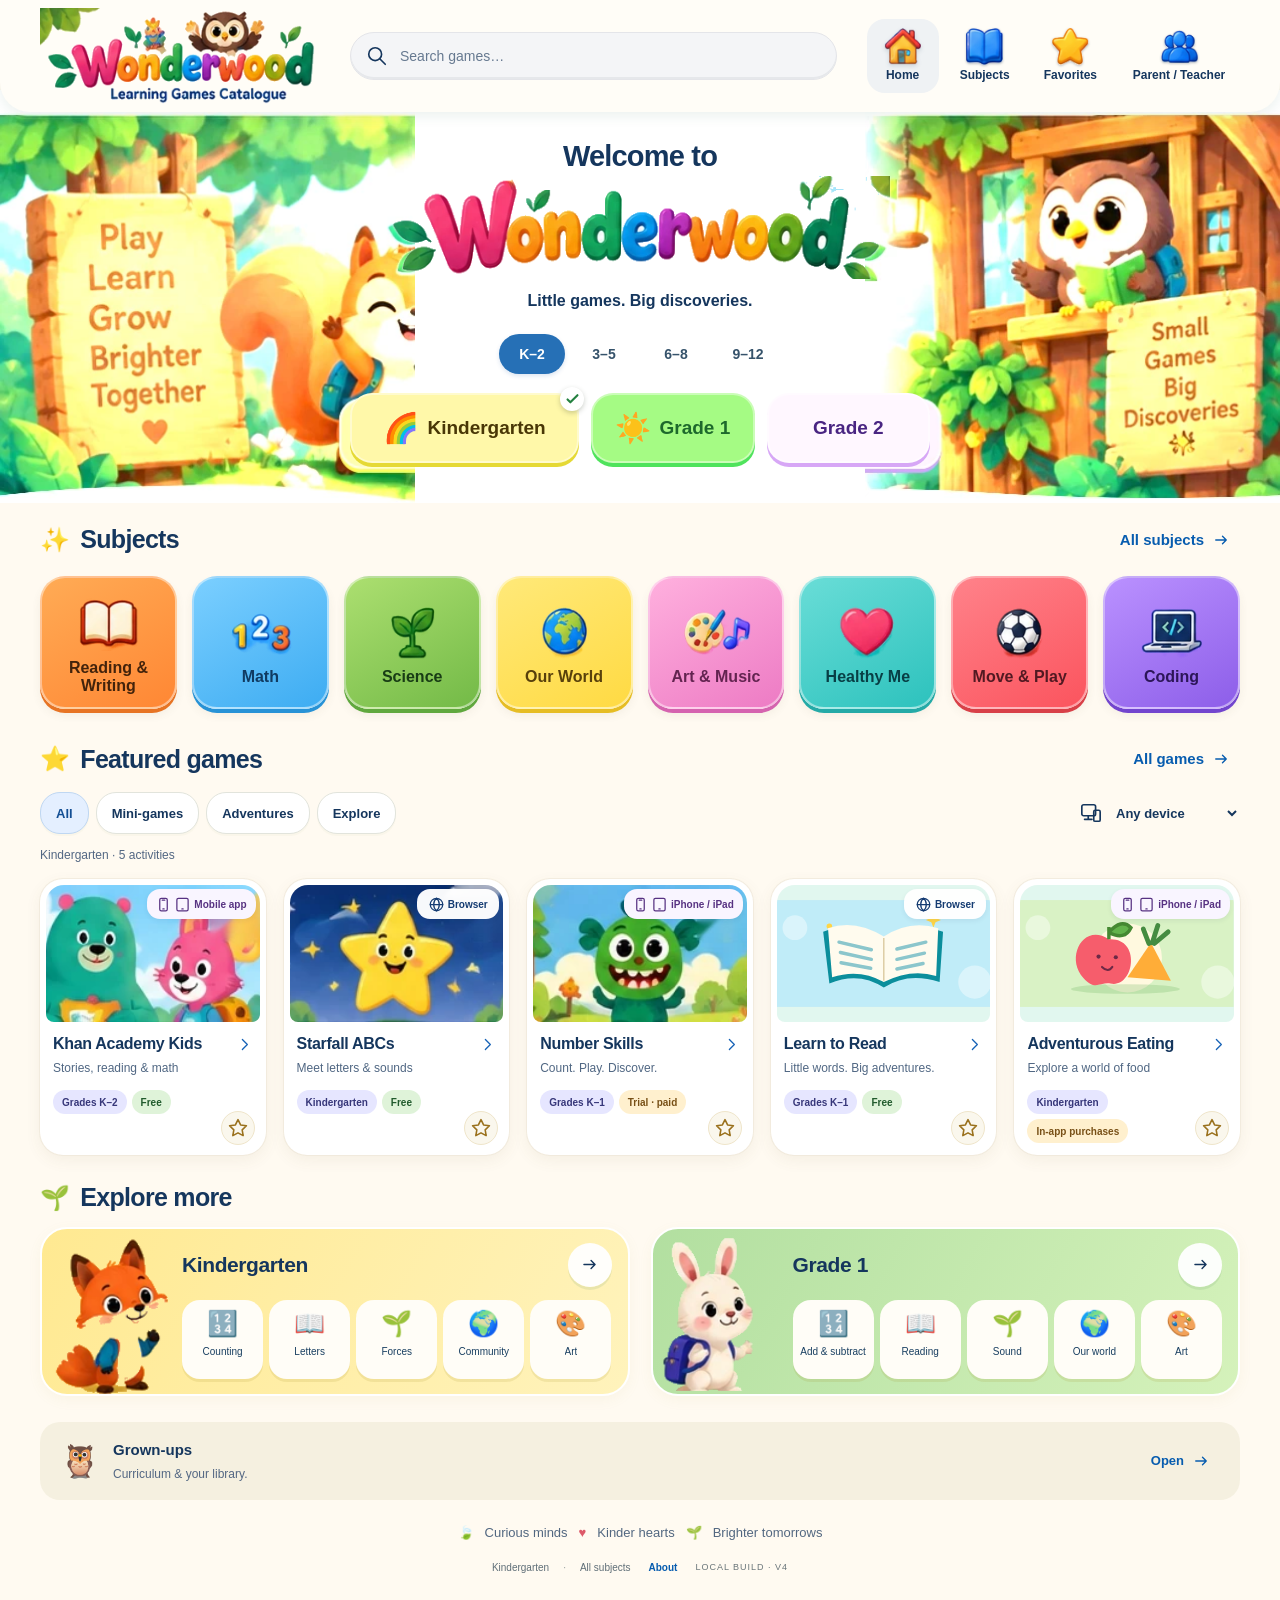
==== commit a09c1d73: "feat: show all K–12 curated game links on Wonderwood homepage" ====
--- a/index.html
+++ b/index.html
@@ -163,7 +163,7 @@
 <div class="toast" id="toast" role="status" aria-live="polite" hidden></div>
 <noscript><p class="notice">Please enable JavaScript to browse the catalogue. The source package also includes the curriculum and game links as JSON.</p></noscript>
 <script id="curriculum-data" type="application/json">{"schemaVersion":1,"reviewedOn":"2026-10-15","jurisdiction":"California, USA","grades":[{"id":"K","label":"Kindergarten","band":"K–2"},{"id":"1","label":"Grade 1","band":"K–2"},{"id":"2","label":"Grade 2","band":"K–2"},{"id":"3","label":"Grade 3","band":"3–5"},{"id":"4","label":"Grade 4","band":"3–5"},{"id":"5","label":"Grade 5","band":"3–5"},{"id":"6","label":"Grade 6","band":"6–8"},{"id":"7","label":"Grade 7","band":"6–8"},{"id":"8","label":"Grade 8","band":"6–8"},{"id":"9","label":"Grade 9","band":"9–12"},{"id":"10","label":"Grade 10","band":"9–12"},{"id":"11","label":"Grade 11","band":"9–12"},{"id":"12","label":"Grade 12","band":"9–12"}],"scopeNote":"K–12 editorial navigation map, not a complete California standards database or mandated course sequence. K/1 selected mappings retained. New Grades 2–12 are starter topic shelves; exact-code and coverage review pending. High-school mathematics/science are shared course shelves; ELA uses 9–10 and 11–12 bands. California grades are not equivalent to UK years.","subjects":[{"id":"ela","name":"Reading \u0026 Writing","short":"Reading","icon":"book","colour":"peach","framework":"California Common Core ELA","sourceIds":["ca-ela"],"scope":"Grade or proficiency/course band as defined by the relevant California framework; new topic-level coding pending."},{"id":"math","name":"Math","short":"Math","icon":"blocks","colour":"lavender","framework":"California Common Core Mathematics","sourceIds":["ca-math"],"scope":"Grade or proficiency/course band as defined by the relevant California framework; new topic-level coding pending."},{"id":"science","name":"Science","short":"Science","icon":"sprout","colour":"mint","framework":"CA NGSS","sourceIds":["ca-science"],"scope":"Grade or proficiency/course band as defined by the relevant California framework; new topic-level coding pending."},{"id":"hss","name":"Our World","short":"Our World","icon":"globe","colour":"blue","framework":"History–Social Science","sourceIds":["ca-hss"],"scope":"Grade or proficiency/course band as defined by the relevant California framework; new topic-level coding pending."},{"id":"arts","name":"Art \u0026 Music","short":"Art \u0026 Music","icon":"palette","colour":"rose","framework":"2019 California Arts Standards / 2020 Framework","sourceIds":["ca-arts","ca-arts-framework"],"scope":"Grade or proficiency/course band as defined by the relevant California framework; new topic-level coding pending."},{"id":"health","name":"Healthy Me","short":"Healthy Me","icon":"heart","colour":"yellow","framework":"California Health Education","sourceIds":["ca-health"],"scope":"Grade or proficiency/course band as defined by the relevant California framework; new topic-level coding pending."},{"id":"pe","name":"Move \u0026 Play","short":"Move \u0026 Play","icon":"ball","colour":"orange","framework":"California Physical Education","sourceIds":["ca-pe"],"scope":"Grade or proficiency/course band as defined by the relevant California framework; new topic-level coding pending."},{"id":"cs","name":"Coding","short":"Coding","icon":"code","colour":"aqua","framework":"California Computer Science","sourceIds":["ca-cs"],"scope":"Grade or proficiency/course band as defined by the relevant California framework; new topic-level coding pending."}],"topics":[{"id":"k-print","grade":"K","subject":"ela","strand":"Foundational Skills","title":"Meet letters \u0026 books","goal":"Recognize upper- and lowercase letters; follow print and distinguish letters, words and spaces.","standardIds":["RF.K.1"],"sourceIds":["ca-ela"],"mappingLevel":"selected-standard-map","offscreenFollowup":"Find the first word on a real page.","sequence":1},{"id":"k-sounds","grade":"K","subject":"ela","strand":"Foundational Skills","title":"Listen to word sounds","goal":"Hear rhyme and syllables; blend, segment and change spoken sounds, including California phonemic-blending additions.","standardIds":["RF.K.2"],"sourceIds":["ca-ela"],"mappingLevel":"selected-standard-map","offscreenFollowup":"Say and blend sounds without showing written letters.","sequence":2},{"id":"k-phonics","grade":"K","subject":"ela","strand":"Foundational Skills","title":"Letters make sounds","goal":"Connect common letter sounds to print, use basic phonics and recognize frequent words.","standardIds":["RF.K.3"],"sourceIds":["ca-ela"],"mappingLevel":"selected-standard-map","offscreenFollowup":"Build and read a simple word with letter cards.","sequence":3},{"id":"k-read","grade":"K","subject":"ela","strand":"Foundational Skills","title":"My first little books","goal":"Read emergent texts with purpose and understanding.","standardIds":["RF.K.4"],"sourceIds":["ca-ela"],"mappingLevel":"selected-standard-map","offscreenFollowup":"Read an appropriately decodable book together.","sequence":4},{"id":"k-stories","grade":"K","subject":"ela","strand":"Reading Literature","title":"Tell me a story","goal":"With support, discuss details, characters and setting; retell and compare familiar stories.","standardIds":["RL.K.1","RL.K.2","RL.K.3","RL.K.4","RL.K.5","RL.K.6","RL.K.7","RL.K.9","RL.K.10"],"sourceIds":["ca-ela"],"mappingLevel":"selected-standard-map","offscreenFollowup":"Retell using three drawings; RL.K.8 is not applicable.","sequence":5},{"id":"k-info","grade":"K","subject":"ela","strand":"Reading Informational Text","title":"Discover in a book","goal":"With support, find a topic and details; use pictures, identify author/illustrator and connect information.","standardIds":["RI.K.1","RI.K.2","RI.K.3","RI.K.4","RI.K.5","RI.K.6","RI.K.7","RI.K.8","RI.K.9","RI.K.10"],"sourceIds":["ca-ela"],"mappingLevel":"selected-standard-map","offscreenFollowup":"Ask one question about a nonfiction read-aloud.","sequence":6},{"id":"k-write","grade":"K","subject":"ela","strand":"Writing","title":"Draw, tell \u0026 write","goal":"Use drawing, dictation and writing for opinions, information and events; improve work and join shared research.","standardIds":["W.K.1","W.K.2","W.K.3","W.K.5","W.K.6","W.K.7","W.K.8"],"sourceIds":["ca-ela"],"mappingLevel":"selected-standard-map","offscreenFollowup":"Dictate, draw or write for a real audience. W.K.4, .9 and .10 are not active K targets.","sequence":7},{"id":"k-talk","grade":"K","subject":"ela","strand":"Speaking and Listening","title":"Talk \u0026 listen together","goal":"Take turns, ask and answer questions, describe familiar things and express ideas clearly.","standardIds":["SL.K.1","SL.K.2","SL.K.3","SL.K.4","SL.K.5","SL.K.6"],"sourceIds":["ca-ela"],"mappingLevel":"selected-standard-map","offscreenFollowup":"Tell a partner what happened and listen to their idea.","sequence":8},{"id":"k-language","grade":"K","subject":"ela","strand":"Language","title":"Words we can use","goal":"Build vocabulary and word relationships; develop grammar, letter formation, spelling and punctuation.","standardIds":["L.K.1","L.K.2","L.K.4","L.K.5","L.K.6"],"sourceIds":["ca-ela"],"mappingLevel":"selected-standard-map","offscreenFollowup":"Label a drawing; sort words by meaning. L.K.3 begins in later grades.","sequence":9},{"id":"1-print","grade":"1","subject":"ela","strand":"Foundational Skills","title":"How sentences work","goal":"Notice sentence boundaries and the way a sentence begins and ends.","standardIds":["RF.1.1"],"sourceIds":["ca-ela"],"mappingLevel":"selected-standard-map","offscreenFollowup":"Locate a capital letter and end punctuation.","sequence":10},{"id":"1-sounds","grade":"1","subject":"ela","strand":"Foundational Skills","title":"Blend \u0026 take apart sounds","goal":"Distinguish long and short vowels; blend and segment phonemes in one-syllable words.","standardIds":["RF.1.2"],"sourceIds":["ca-ela"],"mappingLevel":"selected-standard-map","offscreenFollowup":"Blend a spoken word before reading its printed form.","sequence":11},{"id":"1-phonics","grade":"1","subject":"ela","strand":"Foundational Skills","title":"Read more word patterns","goal":"Decode one-syllable words, digraphs, final-e and common vowel teams, two-syllable words and endings.","standardIds":["RF.1.3"],"sourceIds":["ca-ela"],"mappingLevel":"selected-standard-map","offscreenFollowup":"Read decodable words without relying on picture guessing.","sequence":12},{"id":"1-fluency","grade":"1","subject":"ela","strand":"Foundational Skills","title":"Read with understanding","goal":"Read appropriate text accurately and expressively; reread and self-correct to understand.","standardIds":["RF.1.4"],"sourceIds":["ca-ela"],"mappingLevel":"selected-standard-map","offscreenFollowup":"Listen to the child read; discuss meaning.","sequence":13},{"id":"1-stories","grade":"1","subject":"ela","strand":"Reading Literature","title":"Story detectives","goal":"Recount stories and their message; discuss characters, setting, events, narrator and illustrations.","standardIds":["RL.1.1","RL.1.2","RL.1.3","RL.1.4","RL.1.5","RL.1.6","RL.1.7","RL.1.9","RL.1.10"],"sourceIds":["ca-ela"],"mappingLevel":"selected-standard-map","offscreenFollowup":"Compare two characters or versions of a familiar story. RL.1.8 is not applicable.","sequence":14},{"id":"1-info","grade":"1","subject":"ela","strand":"Reading Informational Text","title":"Read to find out","goal":"Identify main topic and details, text features and evidence; connect and compare information.","standardIds":["RI.1.1","RI.1.2","RI.1.3","RI.1.4","RI.1.5","RI.1.6","RI.1.7","RI.1.8","RI.1.9","RI.1.10"],"sourceIds":["ca-ela"],"mappingLevel":"selected-standard-map","offscreenFollowup":"Use a heading or illustration to answer a question.","sequence":15},{"id":"1-write","grade":"1","subject":"ela","strand":"Writing","title":"Make a little book","goal":"Write opinions with reasons, facts on a topic and sequenced narratives; revise, publish and research with support.","standardIds":["W.1.1","W.1.2","W.1.3","W.1.5","W.1.6","W.1.7","W.1.8"],"sourceIds":["ca-ela"],"mappingLevel":"selected-standard-map","offscreenFollowup":"Create and revise a short real piece of writing.","sequence":16},{"id":"1-talk","grade":"1","subject":"ela","strand":"Speaking and Listening","title":"Share my thinking","goal":"Build on a partner’s ideas; ask questions, describe clearly and support explanations with drawings.","standardIds":["SL.1.1","SL.1.2","SL.1.3","SL.1.4","SL.1.5","SL.1.6"],"sourceIds":["ca-ela"],"mappingLevel":"selected-standard-map","offscreenFollowup":"Explain how you solved a problem to someone else.","sequence":17},{"id":"1-language","grade":"1","subject":"ela","strand":"Language","title":"Build sentences \u0026 vocabulary","goal":"Use developing grammar, capitals, punctuation and spelling; explore word meanings and relationships.","standardIds":["L.1.1","L.1.2","L.1.4","L.1.5","L.1.6"],"sourceIds":["ca-ela"],"mappingLevel":"selected-standard-map","offscreenFollowup":"Write and improve a sentence; explain a new word.","sequence":18},{"id":"k-count","grade":"K","subject":"math","strand":"Counting and Cardinality","title":"Count \u0026 match","goal":"Say the count sequence to 100 by ones and tens; count on; connect one object to one number and say how many.","standardIds":["K.CC.1","K.CC.2","K.CC.4","K.CC.5"],"sourceIds":["ca-math","ccss-k"],"mappingLevel":"selected-standard-map","offscreenFollowup":"Count up to 20 arranged objects, or up to 10 scattered objects.","sequence":19},{"id":"k-numerals","grade":"K","subject":"math","strand":"Counting and Cardinality","title":"Numbers 0–20","goal":"Write numerals 0–20 and connect them to quantities, including zero.","standardIds":["K.CC.3"],"sourceIds":["ca-math","ccss-k"],"mappingLevel":"selected-standard-map","offscreenFollowup":"Form numerals by hand; match each to a set.","sequence":20},{"id":"k-compare","grade":"K","subject":"math","strand":"Counting and Cardinality","title":"More, fewer or equal?","goal":"Compare groups and written numbers in the kindergarten range.","standardIds":["K.CC.6","K.CC.7"],"sourceIds":["ca-math","ccss-k"],"mappingLevel":"selected-standard-map","offscreenFollowup":"Match two groups one-to-one; compare written numbers 1–10.","sequence":21},{"id":"k-join","grade":"K","subject":"math","strand":"Operations and Algebraic Thinking","title":"Put together \u0026 take away","goal":"Represent addition/subtraction and solve story problems within 10.","standardIds":["K.OA.1","K.OA.2"],"sourceIds":["ca-math","ccss-k"],"mappingLevel":"selected-standard-map","offscreenFollowup":"Act out a joining or separating story with counters.","sequence":22},{"id":"k-bonds","grade":"K","subject":"math","strand":"Operations and Algebraic Thinking","title":"Ways to make a number","goal":"Decompose numbers to 10 and find the partner that makes 10; add/subtract fluently within 5.","standardIds":["K.OA.3","K.OA.4","K.OA.5"],"sourceIds":["ca-math","ccss-k"],"mappingLevel":"selected-standard-map","offscreenFollowup":"Show more than one way to make 5.","sequence":23},{"id":"k-teen","grade":"K","subject":"math","strand":"Number and Operations in Base Ten","title":"Teen numbers","goal":"Compose/decompose 11–19 as ten ones and some more ones.","standardIds":["K.NBT.1"],"sourceIds":["ca-math","ccss-k"],"mappingLevel":"selected-standard-map","offscreenFollowup":"Bundle ten sticks and add loose sticks.","sequence":24},{"id":"k-measure","grade":"K","subject":"math","strand":"Measurement and Data","title":"Compare \u0026 sort","goal":"Describe and compare measurable attributes; classify objects, count and order categories.","standardIds":["K.MD.1","K.MD.2","K.MD.3"],"sourceIds":["ca-math","ccss-k"],"mappingLevel":"selected-standard-map","offscreenFollowup":"Sort objects into categories; category counts are at most 10.","sequence":25},{"id":"k-shapes","grade":"K","subject":"math","strand":"Geometry","title":"Shapes all around","goal":"Name and describe 2D/3D shapes, positions and attributes; build, compare and compose shapes.","standardIds":["K.G.1","K.G.2","K.G.3","K.G.4","K.G.5","K.G.6"],"sourceIds":["ca-math","ccss-k"],"mappingLevel":"selected-standard-map","offscreenFollowup":"Find a real cylinder and construct a larger shape.","sequence":26},{"id":"1-add","grade":"1","subject":"math","strand":"Operations and Algebraic Thinking","title":"Adding \u0026 taking away","goal":"Solve addition/subtraction situations within 20, including unknowns and three addends.","standardIds":["1.OA.1","1.OA.2"],"sourceIds":["ca-math","ccss-1"],"mappingLevel":"selected-standard-map","offscreenFollowup":"Explain a story problem with objects, a drawing and an equation.","sequence":27},{"id":"1-strategies","grade":"1","subject":"math","strand":"Operations and Algebraic Thinking","title":"Smart number strategies","goal":"Use operation properties, missing-addend thinking and counting strategies; calculate within 20, fluent within 10.","standardIds":["1.OA.3","1.OA.4","1.OA.5","1.OA.6"],"sourceIds":["ca-math","ccss-1"],"mappingLevel":"selected-standard-map","offscreenFollowup":"Show how making ten helps. Fluency within 20 is not the Grade 1 requirement.","sequence":28},{"id":"1-equations","grade":"1","subject":"math","strand":"Operations and Algebraic Thinking","title":"Balance the equation","goal":"Understand the equals sign; decide true/false equations and find an unknown number.","standardIds":["1.OA.7","1.OA.8"],"sourceIds":["ca-math","ccss-1"],"mappingLevel":"selected-standard-map","offscreenFollowup":"Explain why 3 + 4 = 5 + 2 is true.","sequence":29},{"id":"1-count","grade":"1","subject":"math","strand":"Number and Operations in Base Ten","title":"Numbers to 120","goal":"Count, read and write numbers to 120 and represent quantities.","standardIds":["1.NBT.1"],"sourceIds":["ca-math","ccss-1"],"mappingLevel":"selected-standard-map","offscreenFollowup":"Begin counting from a number other than 1.","sequence":30},{"id":"1-place","grade":"1","subject":"math","strand":"Number and Operations in Base Ten","title":"Tens \u0026 ones","goal":"Understand tens and ones and compare two-digit numbers using \u003e, = and \u003c.","standardIds":["1.NBT.2","1.NBT.3"],"sourceIds":["ca-math","ccss-1"],"mappingLevel":"selected-standard-map","offscreenFollowup":"Build 34 as three tens and four ones.","sequence":31},{"id":"1-base","grade":"1","subject":"math","strand":"Number and Operations in Base Ten","title":"Work with bigger numbers","goal":"Add within 100 in the specified cases, find 10 more/less, and subtract multiples of 10.","standardIds":["1.NBT.4","1.NBT.5","1.NBT.6"],"sourceIds":["ca-math","ccss-1"],"mappingLevel":"selected-standard-map","offscreenFollowup":"Use tens/ones models; not unrestricted two-digit subtraction.","sequence":32},{"id":"1-length","grade":"1","subject":"math","strand":"Measurement and Data","title":"How long is it?","goal":"Order and compare lengths and measure with repeated equal-sized units.","standardIds":["1.MD.1","1.MD.2"],"sourceIds":["ca-math","ccss-1"],"mappingLevel":"selected-standard-map","offscreenFollowup":"Measure a book with equal blocks and no gaps.","sequence":33},{"id":"1-time","grade":"1","subject":"math","strand":"Measurement and Data","title":"Hours \u0026 half-hours","goal":"Tell and write time to the hour and half-hour on analog and digital clocks.","standardIds":["1.MD.3"],"sourceIds":["ca-math","ccss-1"],"mappingLevel":"selected-standard-map","offscreenFollowup":"Set a physical clock to a daily activity time.","sequence":34},{"id":"1-data","grade":"1","subject":"math","strand":"Measurement and Data","title":"Ask, sort \u0026 show","goal":"Organize and interpret data with up to three categories.","standardIds":["1.MD.4"],"sourceIds":["ca-math","ccss-1"],"mappingLevel":"selected-standard-map","offscreenFollowup":"Collect a small class vote and compare the groups.","sequence":35},{"id":"1-shapes","grade":"1","subject":"math","strand":"Geometry","title":"Build with shapes","goal":"Distinguish defining attributes; compose 2D and 3D shapes.","standardIds":["1.G.1","1.G.2"],"sourceIds":["ca-math","ccss-1"],"mappingLevel":"selected-standard-map","offscreenFollowup":"Build a shape and explain which attributes matter.","sequence":36},{"id":"1-parts","grade":"1","subject":"math","strand":"Geometry","title":"Halves \u0026 fourths","goal":"Partition circles and rectangles into equal halves or fourths and describe the whole.","standardIds":["1.G.3"],"sourceIds":["ca-math","ccss-1"],"mappingLevel":"selected-standard-map","offscreenFollowup":"Fold paper into equal shares; formal fraction arithmetic is not a target.","sequence":37},{"id":"k-push","grade":"K","subject":"science","strand":"Physical Science","title":"Pushes \u0026 pulls","goal":"Investigate how the strength or direction of a push or pull changes motion; evaluate a design.","standardIds":["K-PS2-1","K-PS2-2"],"sourceIds":["ca-science"],"mappingLevel":"selected-standard-map","offscreenFollowup":"Compare toy-car motion in a controlled, adult-supported investigation.","sequence":38},{"id":"k-sun","grade":"K","subject":"science","strand":"Physical Science","title":"Warm sunshine, cool shade","goal":"Observe sunlight warming surfaces; design shade to reduce warming.","standardIds":["K-PS3-1","K-PS3-2"],"sourceIds":["ca-science"],"mappingLevel":"selected-standard-map","offscreenFollowup":"Compare safe surfaces in sun/shade without touching hot objects.","sequence":39},{"id":"k-needs","grade":"K","subject":"science","strand":"Life Science","title":"What living things need","goal":"Use observations to identify patterns in what plants and animals need to survive.","standardIds":["K-LS1-1"],"sourceIds":["ca-science"],"mappingLevel":"selected-standard-map","offscreenFollowup":"Observe a plant over several days.","sequence":40},{"id":"k-weather","grade":"K","subject":"science","strand":"Earth and Space Science","title":"Watch the weather","goal":"Record local weather patterns and explore how forecasts help people prepare.","standardIds":["K-ESS2-1","K-ESS3-2"],"sourceIds":["ca-science"],"mappingLevel":"selected-standard-map","offscreenFollowup":"Keep a weather picture chart and discuss safe preparation.","sequence":41},{"id":"k-habitats","grade":"K","subject":"science","strand":"Earth and Space Science","title":"Homes in nature","goal":"Model connections between living things and their places; explore how organisms change environments.","standardIds":["K-ESS2-2","K-ESS3-1"],"sourceIds":["ca-science"],"mappingLevel":"selected-standard-map","offscreenFollowup":"Observe a habitat and explain a need it provides.","sequence":42},{"id":"k-earth","grade":"K","subject":"science","strand":"Earth and Human Activity","title":"Care for our Earth","goal":"Communicate solutions that reduce human impacts on local land, water, air and living things.","standardIds":["K-ESS3-3"],"sourceIds":["ca-science"],"mappingLevel":"selected-standard-map","offscreenFollowup":"Choose a realistic local action and explain what it helps.","sequence":43},{"id":"1-sound","grade":"1","subject":"science","strand":"Physical Science","title":"Sounds come from vibrations","goal":"Investigate vibrating materials and use sound/light to communicate over a distance.","standardIds":["1-PS4-1","1-PS4-4"],"sourceIds":["ca-science"],"mappingLevel":"selected-standard-map","offscreenFollowup":"Observe a rubber band vibrating and design a simple signal.","sequence":44},{"id":"1-light","grade":"1","subject":"science","strand":"Physical Science","title":"Light, shadows \u0026 seeing","goal":"Investigate visibility with light and compare materials placed in a light beam.","standardIds":["1-PS4-2","1-PS4-3"],"sourceIds":["ca-science"],"mappingLevel":"selected-standard-map","offscreenFollowup":"Use a flashlight safely; never shine lights into eyes.","sequence":45},{"id":"1-living","grade":"1","subject":"science","strand":"Life Science","title":"Nature’s clever parts","goal":"Explore external structures, parent/young behaviors and ways nature can inspire solutions.","standardIds":["1-LS1-1","1-LS1-2"],"sourceIds":["ca-science"],"mappingLevel":"selected-standard-map","offscreenFollowup":"Observe a feature, then sketch a nature-inspired design.","sequence":46},{"id":"1-family","grade":"1","subject":"science","strand":"Life Science","title":"Parents \u0026 young","goal":"Use observations to explain why young organisms resemble, but are not identical to, their parents.","standardIds":["1-LS3-1"],"sourceIds":["ca-science"],"mappingLevel":"selected-standard-map","offscreenFollowup":"Compare plant or animal examples without generalizing from one image.","sequence":47},{"id":"1-sky","grade":"1","subject":"science","strand":"Earth and Space Science","title":"Patterns in the sky","goal":"Observe predictable sun, moon and star patterns; relate daylight observations to seasons.","standardIds":["1-ESS1-1","1-ESS1-2"],"sourceIds":["ca-science"],"mappingLevel":"selected-standard-map","offscreenFollowup":"Record daylight at familiar times; never look directly at the sun.","sequence":48},{"id":"k-engineer","grade":"K","subject":"science","strand":"Engineering Design · K–2","title":"Ask, build \u0026 improve","goal":"Ask about a problem, sketch a solution and compare tests of designs.","standardIds":["K-2-ETS1-1","K-2-ETS1-2","K-2-ETS1-3"],"sourceIds":["ca-science"],"mappingLevel":"selected-standard-map","offscreenFollowup":"Build and improve a small model with an adult. These are shared K–2 standards.","sequence":49},{"id":"1-engineer","grade":"1","subject":"science","strand":"Engineering Design · K–2","title":"Design a helpful solution","goal":"Use drawings or models and compare design-test evidence to improve a solution.","standardIds":["K-2-ETS1-1","K-2-ETS1-2","K-2-ETS1-3"],"sourceIds":["ca-science"],"mappingLevel":"selected-standard-map","offscreenFollowup":"Explain how a change helped the design. Not a distinct Grade 1 standard set.","sequence":50},{"id":"k-citizens","grade":"K","subject":"hss","strand":"Learning and Working Now and Long Ago","title":"Sharing \u0026 classroom rules","goal":"Citizenship, fair play and responsibilities.","standardIds":["K.1"],"sourceIds":["ca-hss","ca-hss-standards"],"mappingLevel":"standard-cluster-map","offscreenFollowup":"Connect a picture or game to a real community discussion.","sequence":51},{"id":"k-symbols","grade":"K","subject":"hss","strand":"Learning and Working Now and Long Ago","title":"Symbols \u0026 people","goal":"National/state symbols and the people represented.","standardIds":["K.2"],"sourceIds":["ca-hss","ca-hss-standards"],"mappingLevel":"standard-cluster-map","offscreenFollowup":"Connect a picture or game to a real community discussion.","sequence":52},{"id":"k-work","grade":"K","subject":"hss","strand":"Learning and Working Now and Long Ago","title":"Jobs in our community","goal":"Different kinds of work and people who provide services.","standardIds":["K.3"],"sourceIds":["ca-hss","ca-hss-standards"],"mappingLevel":"standard-cluster-map","offscreenFollowup":"Connect a picture or game to a real community discussion.","sequence":53},{"id":"k-maps","grade":"K","subject":"hss","strand":"Learning and Working Now and Long Ago","title":"Where are we?","goal":"Locations, map symbols, land/water and familiar places.","standardIds":["K.4"],"sourceIds":["ca-hss","ca-hss-standards"],"mappingLevel":"standard-cluster-map","offscreenFollowup":"Connect a picture or game to a real community discussion.","sequence":54},{"id":"k-time","grade":"K","subject":"hss","strand":"Learning and Working Now and Long Ago","title":"Before, now \u0026 after","goal":"Sequence familiar events and use calendar/time language.","standardIds":["K.5"],"sourceIds":["ca-hss","ca-hss-standards"],"mappingLevel":"standard-cluster-map","offscreenFollowup":"Connect a picture or game to a real community discussion.","sequence":55},{"id":"k-history","grade":"K","subject":"hss","strand":"Learning and Working Now and Long Ago","title":"Long ago \u0026 today","goal":"Learn about historical people and events and why we remember them.","standardIds":["K.6"],"sourceIds":["ca-hss","ca-hss-standards"],"mappingLevel":"standard-cluster-map","offscreenFollowup":"Connect a picture or game to a real community discussion.","sequence":56},{"id":"k-arts-visual","grade":"K","subject":"arts","strand":"Visual Arts","title":"Draw, make \u0026 notice","goal":"Explore materials, make and discuss visual artwork; create, present, respond and connect.","standardIds":[],"sourceIds":["ca-arts","ca-arts-framework"],"mappingLevel":"discipline-level; exact codes pending","offscreenFollowup":"Make, perform, discuss and revise real work. Grade-specific performance-code mapping still needs educator review.","sequence":57},{"id":"k-arts-music","grade":"K","subject":"arts","strand":"Music","title":"Make music","goal":"Explore musical ideas, perform and respond to sound and connect music to experience.","standardIds":[],"sourceIds":["ca-arts","ca-arts-framework"],"mappingLevel":"discipline-level; exact codes pending","offscreenFollowup":"Make, perform, discuss and revise real work. Grade-specific performance-code mapping still needs educator review.","sequence":58},{"id":"k-arts-dance","grade":"K","subject":"arts","strand":"Dance","title":"Move with expression","goal":"Explore movement and express ideas through dance; perform and respond.","standardIds":[],"sourceIds":["ca-arts","ca-arts-framework"],"mappingLevel":"discipline-level; exact codes pending","offscreenFollowup":"Make, perform, discuss and revise real work. Grade-specific performance-code mapping still needs educator review.","sequence":59},{"id":"k-arts-theatre","grade":"K","subject":"arts","strand":"Theatre","title":"Pretend \u0026 tell","goal":"Create and perform imaginative scenes, discuss choices and connect stories to experience.","standardIds":[],"sourceIds":["ca-arts","ca-arts-framework"],"mappingLevel":"discipline-level; exact codes pending","offscreenFollowup":"Make, perform, discuss and revise real work. Grade-specific performance-code mapping still needs educator review.","sequence":60},{"id":"k-arts-media","grade":"K","subject":"arts","strand":"Media Arts","title":"Create with pictures \u0026 sound","goal":"Explore and make simple media work, present it and discuss its meaning.","standardIds":[],"sourceIds":["ca-arts","ca-arts-framework"],"mappingLevel":"discipline-level; exact codes pending","offscreenFollowup":"Make, perform, discuss and revise real work. Grade-specific performance-code mapping still needs educator review.","sequence":61},{"id":"k-pe-move","grade":"K","subject":"pe","strand":"Physical Education","title":"Move in different ways","goal":"Travel, balance and handle objects with developmentally appropriate movement skills.","standardIds":[],"sourceIds":["ca-index","ca-pe"],"mappingLevel":"overarching-standard overview","offscreenFollowup":"Requires real movement and observation; clicking does not demonstrate a physical skill. Exact grade-level subcodes pending.","sequence":62},{"id":"k-pe-know","grade":"K","subject":"pe","strand":"Physical Education","title":"Know how we move","goal":"Describe movement concepts, body awareness and how to perform skills.","standardIds":[],"sourceIds":["ca-index","ca-pe"],"mappingLevel":"overarching-standard overview","offscreenFollowup":"Requires real movement and observation; clicking does not demonstrate a physical skill. Exact grade-level subcodes pending.","sequence":63},{"id":"k-pe-active","grade":"K","subject":"pe","strand":"Physical Education","title":"Be active","goal":"Take part in enjoyable physical activity and develop fitness.","standardIds":[],"sourceIds":["ca-index","ca-pe"],"mappingLevel":"overarching-standard overview","offscreenFollowup":"Requires real movement and observation; clicking does not demonstrate a physical skill. Exact grade-level subcodes pending.","sequence":64},{"id":"k-pe-fitness","grade":"K","subject":"pe","strand":"Physical Education","title":"Learn about fitness","goal":"Recognize body responses to activity and health-related fitness concepts.","standardIds":[],"sourceIds":["ca-index","ca-pe"],"mappingLevel":"overarching-standard overview","offscreenFollowup":"Requires real movement and observation; clicking does not demonstrate a physical skill. Exact grade-level subcodes pending.","sequence":65},{"id":"k-pe-together","grade":"K","subject":"pe","strand":"Physical Education","title":"Play kindly \u0026 safely","goal":"Demonstrate responsibility, cooperation and respect during physical activity.","standardIds":[],"sourceIds":["ca-index","ca-pe"],"mappingLevel":"overarching-standard overview","offscreenFollowup":"Requires real movement and observation; clicking does not demonstrate a physical skill. Exact grade-level subcodes pending.","sequence":66},{"id":"k-cs-devices","grade":"K","subject":"cs","strand":"Computer Science · K–2","title":"Choose a useful device","goal":"Select appropriate devices for a task.","standardIds":["K-2.CS.1"],"sourceIds":["ca-cs"],"mappingLevel":"selected-band-standard-map","offscreenFollowup":"Adult-guided; shared K–2 band. Do not ask children to share personal details.","sequence":67},{"id":"k-cs-data","grade":"K","subject":"cs","strand":"Computer Science · K–2","title":"Pictures can be data","goal":"Work with information that can be stored, retrieved and changed.","standardIds":["K-2.DA.7"],"sourceIds":["ca-cs"],"mappingLevel":"selected-band-standard-map","offscreenFollowup":"Adult-guided; shared K–2 band. Do not ask children to share personal details.","sequence":68},{"id":"k-cs-steps","grade":"K","subject":"cs","strand":"Computer Science · K–2","title":"Follow the steps","goal":"Model familiar processes by creating and following algorithms.","standardIds":["K-2.AP.10"],"sourceIds":["ca-cs"],"mappingLevel":"selected-band-standard-map","offscreenFollowup":"Adult-guided; shared K–2 band. Do not ask children to share personal details.","sequence":69},{"id":"k-cs-networks","grade":"K","subject":"cs","strand":"Computer Science · K–2","title":"Connected computers","goal":"Introduce how connected devices share information.","standardIds":[],"sourceIds":["ca-cs"],"mappingLevel":"strand-level; exact codes pending","offscreenFollowup":"Adult-guided; shared K–2 band. Do not ask children to share personal details.","sequence":70},{"id":"k-cs-digital","grade":"K","subject":"cs","strand":"Computer Science · K–2","title":"Kind, careful technology use","goal":"Explore responsible use, ownership and impacts of computing.","standardIds":[],"sourceIds":["ca-cs"],"mappingLevel":"strand-level; exact codes pending","offscreenFollowup":"Adult-guided; shared K–2 band. Do not ask children to share personal details.","sequence":71},{"id":"1-citizens","grade":"1","subject":"hss","strand":"A Child’s Place in Time and Space","title":"Rights \u0026 responsibilities","goal":"Rules, fairness, rights and individual responsibility.","standardIds":["1.1"],"sourceIds":["ca-hss","ca-hss-standards"],"mappingLevel":"standard-cluster-map","offscreenFollowup":"Connect a picture or game to a real community discussion.","sequence":72},{"id":"1-maps","grade":"1","subject":"hss","strand":"A Child’s Place in Time and Space","title":"Maps \u0026 places","goal":"Use maps and globes; locate familiar places and describe environments.","standardIds":["1.2"],"sourceIds":["ca-hss","ca-hss-standards"],"mappingLevel":"standard-cluster-map","offscreenFollowup":"Connect a picture or game to a real community discussion.","sequence":73},{"id":"1-symbols","grade":"1","subject":"hss","strand":"A Child’s Place in Time and Space","title":"Citizenship \u0026 traditions","goal":"Symbols, practices and traditions that express civic values.","standardIds":["1.3"],"sourceIds":["ca-hss","ca-hss-standards"],"mappingLevel":"standard-cluster-map","offscreenFollowup":"Connect a picture or game to a real community discussion.","sequence":74},{"id":"1-history","grade":"1","subject":"hss","strand":"A Child’s Place in Time and Space","title":"Then \u0026 now","goal":"Compare everyday life in different times and places.","standardIds":["1.4"],"sourceIds":["ca-hss","ca-hss-standards"],"mappingLevel":"standard-cluster-map","offscreenFollowup":"Connect a picture or game to a real community discussion.","sequence":75},{"id":"1-cultures","grade":"1","subject":"hss","strand":"A Child’s Place in Time and Space","title":"Many ways to live","goal":"Understand diverse cultures and shared experiences.","standardIds":["1.5"],"sourceIds":["ca-hss","ca-hss-standards"],"mappingLevel":"standard-cluster-map","offscreenFollowup":"Connect a picture or game to a real community discussion.","sequence":76},{"id":"1-economy","grade":"1","subject":"hss","strand":"A Child’s Place in Time and Space","title":"Making, buying \u0026 trading","goal":"Goods, services, work and basic exchange.","standardIds":["1.6"],"sourceIds":["ca-hss","ca-hss-standards"],"mappingLevel":"standard-cluster-map","offscreenFollowup":"Connect a picture or game to a real community discussion.","sequence":77},{"id":"1-arts-visual","grade":"1","subject":"arts","strand":"Visual Arts","title":"Draw, make \u0026 notice","goal":"Explore materials, make and discuss visual artwork; create, present, respond and connect.","standardIds":[],"sourceIds":["ca-arts","ca-arts-framework"],"mappingLevel":"discipline-level; exact codes pending","offscreenFollowup":"Make, perform, discuss and revise real work. Grade-specific performance-code mapping still needs educator review.","sequence":78},{"id":"1-arts-music","grade":"1","subject":"arts","strand":"Music","title":"Make music","goal":"Explore musical ideas, perform and respond to sound and connect music to experience.","standardIds":[],"sourceIds":["ca-arts","ca-arts-framework"],"mappingLevel":"discipline-level; exact codes pending","offscreenFollowup":"Make, perform, discuss and revise real work. Grade-specific performance-code mapping still needs educator review.","sequence":79},{"id":"1-arts-dance","grade":"1","subject":"arts","strand":"Dance","title":"Move with expression","goal":"Explore movement and express ideas through dance; perform and respond.","standardIds":[],"sourceIds":["ca-arts","ca-arts-framework"],"mappingLevel":"discipline-level; exact codes pending","offscreenFollowup":"Make, perform, discuss and revise real work. Grade-specific performance-code mapping still needs educator review.","sequence":80},{"id":"1-arts-theatre","grade":"1","subject":"arts","strand":"Theatre","title":"Pretend \u0026 tell","goal":"Create and perform imaginative scenes, discuss choices and connect stories to experience.","standardIds":[],"sourceIds":["ca-arts","ca-arts-framework"],"mappingLevel":"discipline-level; exact codes pending","offscreenFollowup":"Make, perform, discuss and revise real work. Grade-specific performance-code mapping still needs educator review.","sequence":81},{"id":"1-arts-media","grade":"1","subject":"arts","strand":"Media Arts","title":"Create with pictures \u0026 sound","goal":"Explore and make simple media work, present it and discuss its meaning.","standardIds":[],"sourceIds":["ca-arts","ca-arts-framework"],"mappingLevel":"discipline-level; exact codes pending","offscreenFollowup":"Make, perform, discuss and revise real work. Grade-specific performance-code mapping still needs educator review.","sequence":82},{"id":"1-pe-move","grade":"1","subject":"pe","strand":"Physical Education","title":"Move in different ways","goal":"Travel, balance and handle objects with developmentally appropriate movement skills.","standardIds":[],"sourceIds":["ca-index","ca-pe"],"mappingLevel":"overarching-standard overview","offscreenFollowup":"Requires real movement and observation; clicking does not demonstrate a physical skill. Exact grade-level subcodes pending.","sequence":83},{"id":"1-pe-know","grade":"1","subject":"pe","strand":"Physical Education","title":"Know how we move","goal":"Describe movement concepts, body awareness and how to perform skills.","standardIds":[],"sourceIds":["ca-index","ca-pe"],"mappingLevel":"overarching-standard overview","offscreenFollowup":"Requires real movement and observation; clicking does not demonstrate a physical skill. Exact grade-level subcodes pending.","sequence":84},{"id":"1-pe-active","grade":"1","subject":"pe","strand":"Physical Education","title":"Be active","goal":"Take part in enjoyable physical activity and develop fitness.","standardIds":[],"sourceIds":["ca-index","ca-pe"],"mappingLevel":"overarching-standard overview","offscreenFollowup":"Requires real movement and observation; clicking does not demonstrate a physical skill. Exact grade-level subcodes pending.","sequence":85},{"id":"1-pe-fitness","grade":"1","subject":"pe","strand":"Physical Education","title":"Learn about fitness","goal":"Recognize body responses to activity and health-related fitness concepts.","standardIds":[],"sourceIds":["ca-index","ca-pe"],"mappingLevel":"overarching-standard overview","offscreenFollowup":"Requires real movement and observation; clicking does not demonstrate a physical skill. Exact grade-level subcodes pending.","sequence":86},{"id":"1-pe-together","grade":"1","subject":"pe","strand":"Physical Education","title":"Play kindly \u0026 safely","goal":"Demonstrate responsibility, cooperation and respect during physical activity.","standardIds":[],"sourceIds":["ca-index","ca-pe"],"mappingLevel":"overarching-standard overview","offscreenFollowup":"Requires real movement and observation; clicking does not demonstrate a physical skill. Exact grade-level subcodes pending.","sequence":87},{"id":"1-cs-devices","grade":"1","subject":"cs","strand":"Computer Science · K–2","title":"Choose a useful device","goal":"Select appropriate devices for a task.","standardIds":["K-2.CS.1"],"sourceIds":["ca-cs"],"mappingLevel":"selected-band-standard-map","offscreenFollowup":"Adult-guided; shared K–2 band. Do not ask children to share personal details.","sequence":88},{"id":"1-cs-data","grade":"1","subject":"cs","strand":"Computer Science · K–2","title":"Pictures can be data","goal":"Work with information that can be stored, retrieved and changed.","standardIds":["K-2.DA.7"],"sourceIds":["ca-cs"],"mappingLevel":"selected-band-standard-map","offscreenFollowup":"Adult-guided; shared K–2 band. Do not ask children to share personal details.","sequence":89},{"id":"1-cs-steps","grade":"1","subject":"cs","strand":"Computer Science · K–2","title":"Follow the steps","goal":"Model familiar processes by creating and following algorithms.","standardIds":["K-2.AP.10"],"sourceIds":["ca-cs"],"mappingLevel":"selected-band-standard-map","offscreenFollowup":"Adult-guided; shared K–2 band. Do not ask children to share personal details.","sequence":90},{"id":"1-cs-networks","grade":"1","subject":"cs","strand":"Computer Science · K–2","title":"Connected computers","goal":"Introduce how connected devices share information.","standardIds":[],"sourceIds":["ca-cs"],"mappingLevel":"strand-level; exact codes pending","offscreenFollowup":"Adult-guided; shared K–2 band. Do not ask children to share personal details.","sequence":91},{"id":"1-cs-digital","grade":"1","subject":"cs","strand":"Computer Science · K–2","title":"Kind, careful technology use","goal":"Explore responsible use, ownership and impacts of computing.","standardIds":[],"sourceIds":["ca-cs"],"mappingLevel":"strand-level; exact codes pending","offscreenFollowup":"Adult-guided; shared K–2 band. Do not ask children to share personal details.","sequence":92},{"id":"k-food","grade":"K","subject":"health","strand":"Health Education","title":"Food \u0026 active play","goal":"Recognize nutritious foods, snacks and breakfast and the value of physical activity.","standardIds":["K.1.1.N","K.1.2.N","K.1.3.N","K.1.4.N"],"sourceIds":["ca-health"],"mappingLevel":"selected-standard-map","offscreenFollowup":"Practise or discuss with a trusted adult; food activities must respect allergies and avoid pressure.","sequence":93},{"id":"k-grow","grade":"K","subject":"health","strand":"Health Education","title":"Growing \u0026 our senses","goal":"Notice growth, similarities/differences, body parts, senses and trusted adults.","standardIds":["K.1.1.G","K.1.2.G","K.1.3.G","K.1.4.G","K.1.5.G","K.1.6.G"],"sourceIds":["ca-health"],"mappingLevel":"selected-standard-map","offscreenFollowup":"Practise or discuss with a trusted adult; food activities must respect allergies and avoid pressure.","sequence":94},{"id":"k-feelings","grade":"K","subject":"health","strand":"Health Education","title":"Feelings \u0026 people who help","goal":"Name emotions, recognize families and trusted adults, and express feelings appropriately.","standardIds":["K.1.1.M","K.1.2.M","K.1.3.M","K.7.1.M"],"sourceIds":["ca-health"],"mappingLevel":"selected-standard-map","offscreenFollowup":"Practise or discuss with a trusted adult; food activities must respect allergies and avoid pressure.","sequence":95},{"id":"k-safety","grade":"K","subject":"health","strand":"Health Education","title":"Safer choices","goal":"Recognize when to get adult help and practise safe behavior in familiar situations.","standardIds":["K.5.1.S","K.5.2.S","K.7.1.S"],"sourceIds":["ca-health"],"mappingLevel":"selected-standard-map","offscreenFollowup":"Practise or discuss with a trusted adult; food activities must respect allergies and avoid pressure.","sequence":96},{"id":"1-grow","grade":"1","subject":"health","strand":"Health Education","title":"Growing \u0026 caring for my body","goal":"Describe growth and body parts, healthy behaviors, family roles and trusted sources of guidance.","standardIds":["1.1.1.G","1.1.2.G","1.1.3.G","1.1.4.G","1.3.1.G"],"sourceIds":["ca-health"],"mappingLevel":"selected-standard-map","offscreenFollowup":"Practise or discuss with a trusted adult; food activities must respect allergies and avoid pressure.","sequence":97},{"id":"1-health-routines","grade":"1","subject":"health","strand":"Health Education","title":"Healthy routines \u0026 safety","goal":"Reserve space for the remaining Grade 1 health strands; complete exact personal/community health, safety and substance-prevention mapping with an educator.","standardIds":[],"sourceIds":["ca-health"],"mappingLevel":"mapping pending","offscreenFollowup":"Practise or discuss with a trusted adult; food activities must respect allergies and avoid pressure.","sequence":98},{"id":"2-ela-word-reading-and-fluency","grade":"2","subject":"ela","strand":"Word reading \u0026 fluency","title":"Word reading \u0026 fluency","goal":"Explore word reading \u0026 fluency. Starter navigation topic. Exact standard codes and full coverage need curator review.","standardIds":[],"sourceIds":["ca-ela","ca-ela-bands"],"mappingLevel":"starter-topic-map; exact-code review pending","offscreenFollowup":"Read, discuss or write about a real text.","sequence":1,"scopeNote":"Starter navigation topic. Exact standard codes and full coverage need curator review."},{"id":"2-ela-stories-and-literature","grade":"2","subject":"ela","strand":"Stories \u0026 literature","title":"Stories \u0026 literature","goal":"Explore stories \u0026 literature. Starter navigation topic. Exact standard codes and full coverage need curator review.","standardIds":[],"sourceIds":["ca-ela","ca-ela-bands"],"mappingLevel":"starter-topic-map; exact-code review pending","offscreenFollowup":"Read, discuss or write about a real text.","sequence":2,"scopeNote":"Starter navigation topic. Exact standard codes and full coverage need curator review."},{"id":"2-ela-informational-reading","grade":"2","subject":"ela","strand":"Informational reading","title":"Informational reading","goal":"Explore informational reading. Starter navigation topic. Exact standard codes and full coverage need curator review.","standardIds":[],"sourceIds":["ca-ela","ca-ela-bands"],"mappingLevel":"starter-topic-map; exact-code review pending","offscreenFollowup":"Read, discuss or write about a real text.","sequence":3,"scopeNote":"Starter navigation topic. Exact standard codes and full coverage need curator review."},{"id":"2-ela-writing-and-revision","grade":"2","subject":"ela","strand":"Writing \u0026 revision","title":"Writing \u0026 revision","goal":"Explore writing \u0026 revision. Starter navigation topic. Exact standard codes and full coverage need curator review.","standardIds":[],"sourceIds":["ca-ela","ca-ela-bands"],"mappingLevel":"starter-topic-map; exact-code review pending","offscreenFollowup":"Read, discuss or write about a real text.","sequence":4,"scopeNote":"Starter navigation topic. Exact standard codes and full coverage need curator review."},{"id":"2-ela-speaking-and-listening","grade":"2","subject":"ela","strand":"Speaking \u0026 listening","title":"Speaking \u0026 listening","goal":"Explore speaking \u0026 listening. Starter navigation topic. Exact standard codes and full coverage need curator review.","standardIds":[],"sourceIds":["ca-ela","ca-ela-bands"],"mappingLevel":"starter-topic-map; exact-code review pending","offscreenFollowup":"Read, discuss or write about a real text.","sequence":5,"scopeNote":"Starter navigation topic. Exact standard codes and full coverage need curator review."},{"id":"2-ela-vocabulary-and-language","grade":"2","subject":"ela","strand":"Vocabulary \u0026 language","title":"Vocabulary \u0026 language","goal":"Explore vocabulary \u0026 language. Starter navigation topic. Exact standard codes and full coverage need curator review.","standardIds":[],"sourceIds":["ca-ela","ca-ela-bands"],"mappingLevel":"starter-topic-map; exact-code review pending","offscreenFollowup":"Read, discuss or write about a real text.","sequence":6,"scopeNote":"Starter navigation topic. Exact standard codes and full coverage need curator review."},{"id":"2-math-add-and-subtract","grade":"2","subject":"math","strand":"Add \u0026 subtract","title":"Add \u0026 subtract","goal":"Explore add \u0026 subtract. Starter navigation topic. Exact standard codes and full coverage need curator review.","standardIds":[],"sourceIds":["ca-math","ca-math-pathways"],"mappingLevel":"starter-topic-map; exact-code review pending","offscreenFollowup":"Solve a related problem on paper and explain your model.","sequence":1,"scopeNote":"Starter navigation topic. Exact standard codes and full coverage need curator review."},{"id":"2-math-place-value-to-1000","grade":"2","subject":"math","strand":"Place value to 1,000","title":"Place value to 1,000","goal":"Explore place value to 1,000. Starter navigation topic. Exact standard codes and full coverage need curator review.","standardIds":[],"sourceIds":["ca-math","ca-math-pathways"],"mappingLevel":"starter-topic-map; exact-code review pending","offscreenFollowup":"Solve a related problem on paper and explain your model.","sequence":2,"scopeNote":"Starter navigation topic. Exact standard codes and full coverage need curator review."},{"id":"2-math-equal-groups","grade":"2","subject":"math","strand":"Equal groups","title":"Equal groups","goal":"Explore equal groups. Starter navigation topic. Exact standard codes and full coverage need curator review.","standardIds":[],"sourceIds":["ca-math","ca-math-pathways"],"mappingLevel":"starter-topic-map; exact-code review pending","offscreenFollowup":"Solve a related problem on paper and explain your model.","sequence":3,"scopeNote":"Starter navigation topic. Exact standard codes and full coverage need curator review."},{"id":"2-math-measure-and-compare","grade":"2","subject":"math","strand":"Measure \u0026 compare","title":"Measure \u0026 compare","goal":"Explore measure \u0026 compare. Starter navigation topic. Exact standard codes and full coverage need curator review.","standardIds":[],"sourceIds":["ca-math","ca-math-pathways"],"mappingLevel":"starter-topic-map; exact-code review pending","offscreenFollowup":"Solve a related problem on paper and explain your model.","sequence":4,"scopeNote":"Starter navigation topic. Exact standard codes and full coverage need curator review."},{"id":"2-math-time-and-money","grade":"2","subject":"math","strand":"Time \u0026 money","title":"Time \u0026 money","goal":"Explore time \u0026 money. Starter navigation topic. Exact standard codes and full coverage need curator review.","standardIds":[],"sourceIds":["ca-math","ca-math-pathways"],"mappingLevel":"starter-topic-map; exact-code review pending","offscreenFollowup":"Solve a related problem on paper and explain your model.","sequence":5,"scopeNote":"Starter navigation topic. Exact standard codes and full coverage need curator review."},{"id":"2-math-shapes-and-equal-parts","grade":"2","subject":"math","strand":"Shapes \u0026 equal parts","title":"Shapes \u0026 equal parts","goal":"Explore shapes \u0026 equal parts. Starter navigation topic. Exact standard codes and full coverage need curator review.","standardIds":[],"sourceIds":["ca-math","ca-math-pathways"],"mappingLevel":"starter-topic-map; exact-code review pending","offscreenFollowup":"Solve a related problem on paper and explain your model.","sequence":6,"scopeNote":"Starter navigation topic. Exact standard codes and full coverage need curator review."},{"id":"2-science-materials-and-changes","grade":"2","subject":"science","strand":"Materials \u0026 changes","title":"Materials \u0026 changes","goal":"Explore materials \u0026 changes. Starter navigation topic. Exact standard codes and full coverage need curator review.","standardIds":[],"sourceIds":["ca-ngss-k12"],"mappingLevel":"starter-topic-map; exact-code review pending","offscreenFollowup":"Make a prediction and discuss how a safe real-world observation could test it.","sequence":1,"scopeNote":"Starter navigation topic. Exact standard codes and full coverage need curator review."},{"id":"2-science-plants-and-habitats","grade":"2","subject":"science","strand":"Plants \u0026 habitats","title":"Plants \u0026 habitats","goal":"Explore plants \u0026 habitats. Starter navigation topic. Exact standard codes and full coverage need curator review.","standardIds":[],"sourceIds":["ca-ngss-k12"],"mappingLevel":"starter-topic-map; exact-code review pending","offscreenFollowup":"Make a prediction and discuss how a safe real-world observation could test it.","sequence":2,"scopeNote":"Starter navigation topic. Exact standard codes and full coverage need curator review."},{"id":"2-science-land-and-water","grade":"2","subject":"science","strand":"Land \u0026 water","title":"Land \u0026 water","goal":"Explore land \u0026 water. Starter navigation topic. Exact standard codes and full coverage need curator review.","standardIds":[],"sourceIds":["ca-ngss-k12"],"mappingLevel":"starter-topic-map; exact-code review pending","offscreenFollowup":"Make a prediction and discuss how a safe real-world observation could test it.","sequence":3,"scopeNote":"Starter navigation topic. Exact standard codes and full coverage need curator review."},{"id":"2-science-engineering-ideas","grade":"2","subject":"science","strand":"Engineering ideas","title":"Engineering ideas","goal":"Explore engineering ideas. Starter navigation topic. Exact standard codes and full coverage need curator review.","standardIds":[],"sourceIds":["ca-ngss-k12"],"mappingLevel":"starter-topic-map; exact-code review pending","offscreenFollowup":"Make a prediction and discuss how a safe real-world observation could test it.","sequence":4,"scopeNote":"Starter navigation topic. Exact standard codes and full coverage need curator review."},{"id":"2-hss-family-histories","grade":"2","subject":"hss","strand":"Family histories","title":"Family histories","goal":"Explore family histories. Starter navigation topic. Exact standard codes and full coverage need curator review.","standardIds":[],"sourceIds":["ca-hss-k12"],"mappingLevel":"starter-topic-map; exact-code review pending","offscreenFollowup":"Compare a map or primary source and discuss whose perspectives it represents.","sequence":1,"scopeNote":"Starter navigation topic. Exact standard codes and full coverage need curator review."},{"id":"2-hss-maps-and-geography","grade":"2","subject":"hss","strand":"Maps \u0026 geography","title":"Maps \u0026 geography","goal":"Explore maps \u0026 geography. Starter navigation topic. Exact standard codes and full coverage need curator review.","standardIds":[],"sourceIds":["ca-hss-k12"],"mappingLevel":"starter-topic-map; exact-code review pending","offscreenFollowup":"Compare a map or primary source and discuss whose perspectives it represents.","sequence":2,"scopeNote":"Starter navigation topic. Exact standard codes and full coverage need curator review."},{"id":"2-hss-people-who-make-a-difference","grade":"2","subject":"hss","strand":"People who make a difference","title":"People who make a difference","goal":"Explore people who make a difference. Starter navigation topic. Exact standard codes and full coverage need curator review.","standardIds":[],"sourceIds":["ca-hss-k12"],"mappingLevel":"starter-topic-map; exact-code review pending","offscreenFollowup":"Compare a map or primary source and discuss whose perspectives it represents.","sequence":3,"scopeNote":"Starter navigation topic. Exact standard codes and full coverage need curator review."},{"id":"2-hss-rules-and-economics","grade":"2","subject":"hss","strand":"Rules \u0026 economics","title":"Rules \u0026 economics","goal":"Explore rules \u0026 economics. Starter navigation topic. Exact standard codes and full coverage need curator review.","standardIds":[],"sourceIds":["ca-hss-k12"],"mappingLevel":"starter-topic-map; exact-code review pending","offscreenFollowup":"Compare a map or primary source and discuss whose perspectives it represents.","sequence":4,"scopeNote":"Starter navigation topic. Exact standard codes and full coverage need curator review."},{"id":"2-arts-create-and-perform","grade":"2","subject":"arts","strand":"Create \u0026 perform","title":"Create \u0026 perform","goal":"Explore create \u0026 perform. Starter navigation topic. Exact standard codes and full coverage need curator review. Broad support shelf only; grade/content-area or course-band alignment must be checked before adding activities.","standardIds":[],"sourceIds":["ca-arts"],"mappingLevel":"starter-topic-map; exact-code review pending","offscreenFollowup":"Create or perform something away from the screen.","sequence":1,"scopeNote":"Starter navigation topic. Exact standard codes and full coverage need curator review. Broad support shelf only; grade/content-area or course-band alignment must be checked before adding activities."},{"id":"2-arts-respond-and-connect","grade":"2","subject":"arts","strand":"Respond \u0026 connect","title":"Respond \u0026 connect","goal":"Explore respond \u0026 connect. Starter navigation topic. Exact standard codes and full coverage need curator review. Broad support shelf only; grade/content-area or course-band alignment must be checked before adding activities.","standardIds":[],"sourceIds":["ca-arts"],"mappingLevel":"starter-topic-map; exact-code review pending","offscreenFollowup":"Create or perform something away from the screen.","sequence":2,"scopeNote":"Starter navigation topic. Exact standard codes and full coverage need curator review. Broad support shelf only; grade/content-area or course-band alignment must be checked before adding activities."},{"id":"2-health-wellbeing-and-choices","grade":"2","subject":"health","strand":"Wellbeing \u0026 choices","title":"Wellbeing \u0026 choices","goal":"Explore wellbeing \u0026 choices. Starter navigation topic. Exact standard codes and full coverage need curator review. Broad support shelf only; grade/content-area or course-band alignment must be checked before adding activities.","standardIds":[],"sourceIds":["ca-health"],"mappingLevel":"starter-topic-map; exact-code review pending","offscreenFollowup":"Discuss a practical choice with a trusted adult.","sequence":1,"scopeNote":"Starter navigation topic. Exact standard codes and full coverage need curator review. Broad support shelf only; grade/content-area or course-band alignment must be checked before adding activities."},{"id":"2-health-health-skills","grade":"2","subject":"health","strand":"Health skills","title":"Health skills","goal":"Explore health skills. Starter navigation topic. Exact standard codes and full coverage need curator review. Broad support shelf only; grade/content-area or course-band alignment must be checked before adding activities.","standardIds":[],"sourceIds":["ca-health"],"mappingLevel":"starter-topic-map; exact-code review pending","offscreenFollowup":"Discuss a practical choice with a trusted adult.","sequence":2,"scopeNote":"Starter navigation topic. Exact standard codes and full coverage need curator review. Broad support shelf only; grade/content-area or course-band alignment must be checked before adding activities."},{"id":"2-pe-movement-and-fitness","grade":"2","subject":"pe","strand":"Movement \u0026 fitness","title":"Movement \u0026 fitness","goal":"Explore movement \u0026 fitness. Starter navigation topic. Exact standard codes and full coverage need curator review. Broad support shelf only; grade/content-area or course-band alignment must be checked before adding activities.","standardIds":[],"sourceIds":["ca-pe"],"mappingLevel":"starter-topic-map; exact-code review pending","offscreenFollowup":"Practise the movement away from the screen in a suitable space.","sequence":1,"scopeNote":"Starter navigation topic. Exact standard codes and full coverage need curator review. Broad support shelf only; grade/content-area or course-band alignment must be checked before adding activities."},{"id":"2-pe-cooperation-and-participation","grade":"2","subject":"pe","strand":"Cooperation \u0026 participation","title":"Cooperation \u0026 participation","goal":"Explore cooperation \u0026 participation. Starter navigation topic. Exact standard codes and full coverage need curator review. Broad support shelf only; grade/content-area or course-band alignment must be checked before adding activities.","standardIds":[],"sourceIds":["ca-pe"],"mappingLevel":"starter-topic-map; exact-code review pending","offscreenFollowup":"Practise the movement away from the screen in a suitable space.","sequence":2,"scopeNote":"Starter navigation topic. Exact standard codes and full coverage need curator review. Broad support shelf only; grade/content-area or course-band alignment must be checked before adding activities."},{"id":"2-cs-algorithms-and-programming","grade":"2","subject":"cs","strand":"Algorithms \u0026 programming","title":"Algorithms \u0026 programming","goal":"Explore algorithms \u0026 programming. Starter navigation topic. Exact standard codes and full coverage need curator review. Broad support shelf only; grade/content-area or course-band alignment must be checked before adding activities.","standardIds":[],"sourceIds":["ca-cs"],"mappingLevel":"starter-topic-map; exact-code review pending","offscreenFollowup":"Sketch an algorithm, model or test plan before using a device.","sequence":1,"scopeNote":"Starter navigation topic. Exact standard codes and full coverage need curator review. Broad support shelf only; grade/content-area or course-band alignment must be checked before adding activities."},{"id":"2-cs-data-and-systems","grade":"2","subject":"cs","strand":"Data \u0026 systems","title":"Data \u0026 systems","goal":"Explore data \u0026 systems. Starter navigation topic. Exact standard codes and full coverage need curator review. Broad support shelf only; grade/content-area or course-band alignment must be checked before adding activities.","standardIds":[],"sourceIds":["ca-cs"],"mappingLevel":"starter-topic-map; exact-code review pending","offscreenFollowup":"Sketch an algorithm, model or test plan before using a device.","sequence":2,"scopeNote":"Starter navigation topic. Exact standard codes and full coverage need curator review. Broad support shelf only; grade/content-area or course-band alignment must be checked before adding activities."},{"id":"2-cs-computing-and-society","grade":"2","subject":"cs","strand":"Computing \u0026 society","title":"Computing \u0026 society","goal":"Explore computing \u0026 society. Starter navigation topic. Exact standard codes and full coverage need curator review. Broad support shelf only; grade/content-area or course-band alignment must be checked before adding activities.","standardIds":[],"sourceIds":["ca-cs"],"mappingLevel":"starter-topic-map; exact-code review pending","offscreenFollowup":"Sketch an algorithm, model or test plan before using a device.","sequence":3,"scopeNote":"Starter navigation topic. Exact standard codes and full coverage need curator review. Broad support shelf only; grade/content-area or course-band alignment must be checked before adding activities."},{"id":"3-ela-word-reading-and-fluency","grade":"3","subject":"ela","strand":"Word reading \u0026 fluency","title":"Word reading \u0026 fluency","goal":"Explore word reading \u0026 fluency. Starter navigation topic. Exact standard codes and full coverage need curator review.","standardIds":[],"sourceIds":["ca-ela","ca-ela-bands"],"mappingLevel":"starter-topic-map; exact-code review pending","offscreenFollowup":"Read, discuss or write about a real text.","sequence":1,"scopeNote":"Starter navigation topic. Exact standard codes and full coverage need curator review."},{"id":"3-ela-stories-and-literature","grade":"3","subject":"ela","strand":"Stories \u0026 literature","title":"Stories \u0026 literature","goal":"Explore stories \u0026 literature. Starter navigation topic. Exact standard codes and full coverage need curator review.","standardIds":[],"sourceIds":["ca-ela","ca-ela-bands"],"mappingLevel":"starter-topic-map; exact-code review pending","offscreenFollowup":"Read, discuss or write about a real text.","sequence":2,"scopeNote":"Starter navigation topic. Exact standard codes and full coverage need curator review."},{"id":"3-ela-informational-reading","grade":"3","subject":"ela","strand":"Informational reading","title":"Informational reading","goal":"Explore informational reading. Starter navigation topic. Exact standard codes and full coverage need curator review.","standardIds":[],"sourceIds":["ca-ela","ca-ela-bands"],"mappingLevel":"starter-topic-map; exact-code review pending","offscreenFollowup":"Read, discuss or write about a real text.","sequence":3,"scopeNote":"Starter navigation topic. Exact standard codes and full coverage need curator review."},{"id":"3-ela-writing-and-revision","grade":"3","subject":"ela","strand":"Writing \u0026 revision","title":"Writing \u0026 revision","goal":"Explore writing \u0026 revision. Starter navigation topic. Exact standard codes and full coverage need curator review.","standardIds":[],"sourceIds":["ca-ela","ca-ela-bands"],"mappingLevel":"starter-topic-map; exact-code review pending","offscreenFollowup":"Read, discuss or write about a real text.","sequence":4,"scopeNote":"Starter navigation topic. Exact standard codes and full coverage need curator review."},{"id":"3-ela-speaking-and-listening","grade":"3","subject":"ela","strand":"Speaking \u0026 listening","title":"Speaking \u0026 listening","goal":"Explore speaking \u0026 listening. Starter navigation topic. Exact standard codes and full coverage need curator review.","standardIds":[],"sourceIds":["ca-ela","ca-ela-bands"],"mappingLevel":"starter-topic-map; exact-code review pending","offscreenFollowup":"Read, discuss or write about a real text.","sequence":5,"scopeNote":"Starter navigation topic. Exact standard codes and full coverage need curator review."},{"id":"3-ela-vocabulary-and-language","grade":"3","subject":"ela","strand":"Vocabulary \u0026 language","title":"Vocabulary \u0026 language","goal":"Explore vocabulary \u0026 language. Starter navigation topic. Exact standard codes and full coverage need curator review.","standardIds":[],"sourceIds":["ca-ela","ca-ela-bands"],"mappingLevel":"starter-topic-map; exact-code review pending","offscreenFollowup":"Read, discuss or write about a real text.","sequence":6,"scopeNote":"Starter navigation topic. Exact standard codes and full coverage need curator review."},{"id":"3-math-multiply-and-divide","grade":"3","subject":"math","strand":"Multiply \u0026 divide","title":"Multiply \u0026 divide","goal":"Explore multiply \u0026 divide. Starter navigation topic. Exact standard codes and full coverage need curator review.","standardIds":[],"sourceIds":["ca-math","ca-math-pathways"],"mappingLevel":"starter-topic-map; exact-code review pending","offscreenFollowup":"Solve a related problem on paper and explain your model.","sequence":1,"scopeNote":"Starter navigation topic. Exact standard codes and full coverage need curator review."},{"id":"3-math-place-value-and-rounding","grade":"3","subject":"math","strand":"Place value \u0026 rounding","title":"Place value \u0026 rounding","goal":"Explore place value \u0026 rounding. Starter navigation topic. Exact standard codes and full coverage need curator review.","standardIds":[],"sourceIds":["ca-math","ca-math-pathways"],"mappingLevel":"starter-topic-map; exact-code review pending","offscreenFollowup":"Solve a related problem on paper and explain your model.","sequence":2,"scopeNote":"Starter navigation topic. Exact standard codes and full coverage need curator review."},{"id":"3-math-fractions","grade":"3","subject":"math","strand":"Fractions","title":"Fractions","goal":"Explore fractions. Starter navigation topic. Exact standard codes and full coverage need curator review.","standardIds":[],"sourceIds":["ca-math","ca-math-pathways"],"mappingLevel":"starter-topic-map; exact-code review pending","offscreenFollowup":"Solve a related problem on paper and explain your model.","sequence":3,"scopeNote":"Starter navigation topic. Exact standard codes and full coverage need curator review."},{"id":"3-math-area-and-perimeter","grade":"3","subject":"math","strand":"Area \u0026 perimeter","title":"Area \u0026 perimeter","goal":"Explore area \u0026 perimeter. Starter navigation topic. Exact standard codes and full coverage need curator review.","standardIds":[],"sourceIds":["ca-math","ca-math-pathways"],"mappingLevel":"starter-topic-map; exact-code review pending","offscreenFollowup":"Solve a related problem on paper and explain your model.","sequence":4,"scopeNote":"Starter navigation topic. Exact standard codes and full coverage need curator review."},{"id":"3-math-time-and-measurement","grade":"3","subject":"math","strand":"Time \u0026 measurement","title":"Time \u0026 measurement","goal":"Explore time \u0026 measurement. Starter navigation topic. Exact standard codes and full coverage need curator review.","standardIds":[],"sourceIds":["ca-math","ca-math-pathways"],"mappingLevel":"starter-topic-map; exact-code review pending","offscreenFollowup":"Solve a related problem on paper and explain your model.","sequence":5,"scopeNote":"Starter navigation topic. Exact standard codes and full coverage need curator review."},{"id":"3-math-graphs-and-data","grade":"3","subject":"math","strand":"Graphs \u0026 data","title":"Graphs \u0026 data","goal":"Explore graphs \u0026 data. Starter navigation topic. Exact standard codes and full coverage need curator review.","standardIds":[],"sourceIds":["ca-math","ca-math-pathways"],"mappingLevel":"starter-topic-map; exact-code review pending","offscreenFollowup":"Solve a related problem on paper and explain your model.","sequence":6,"scopeNote":"Starter navigation topic. Exact standard codes and full coverage need curator review."},{"id":"3-science-forces-and-magnets","grade":"3","subject":"science","strand":"Forces \u0026 magnets","title":"Forces \u0026 magnets","goal":"Explore forces \u0026 magnets. Starter navigation topic. Exact standard codes and full coverage need curator review.","standardIds":[],"sourceIds":["ca-ngss-k12"],"mappingLevel":"starter-topic-map; exact-code review pending","offscreenFollowup":"Make a prediction and discuss how a safe real-world observation could test it.","sequence":1,"scopeNote":"Starter navigation topic. Exact standard codes and full coverage need curator review."},{"id":"3-science-life-cycles-and-traits","grade":"3","subject":"science","strand":"Life cycles \u0026 traits","title":"Life cycles \u0026 traits","goal":"Explore life cycles \u0026 traits. Starter navigation topic. Exact standard codes and full coverage need curator review.","standardIds":[],"sourceIds":["ca-ngss-k12"],"mappingLevel":"starter-topic-map; exact-code review pending","offscreenFollowup":"Make a prediction and discuss how a safe real-world observation could test it.","sequence":2,"scopeNote":"Starter navigation topic. Exact standard codes and full coverage need curator review."},{"id":"3-science-ecosystems-and-change","grade":"3","subject":"science","strand":"Ecosystems \u0026 change","title":"Ecosystems \u0026 change","goal":"Explore ecosystems \u0026 change. Starter navigation topic. Exact standard codes and full coverage need curator review.","standardIds":[],"sourceIds":["ca-ngss-k12"],"mappingLevel":"starter-topic-map; exact-code review pending","offscreenFollowup":"Make a prediction and discuss how a safe real-world observation could test it.","sequence":3,"scopeNote":"Starter navigation topic. Exact standard codes and full coverage need curator review."},{"id":"3-science-weather-and-climate","grade":"3","subject":"science","strand":"Weather \u0026 climate","title":"Weather \u0026 climate","goal":"Explore weather \u0026 climate. Starter navigation topic. Exact standard codes and full coverage need curator review.","standardIds":[],"sourceIds":["ca-ngss-k12"],"mappingLevel":"starter-topic-map; exact-code review pending","offscreenFollowup":"Make a prediction and discuss how a safe real-world observation could test it.","sequence":4,"scopeNote":"Starter navigation topic. Exact standard codes and full coverage need curator review."},{"id":"3-science-engineering-designs","grade":"3","subject":"science","strand":"Engineering designs","title":"Engineering designs","goal":"Explore engineering designs. Starter navigation topic. Exact standard codes and full coverage need curator review.","standardIds":[],"sourceIds":["ca-ngss-k12"],"mappingLevel":"starter-topic-map; exact-code review pending","offscreenFollowup":"Make a prediction and discuss how a safe real-world observation could test it.","sequence":5,"scopeNote":"Starter navigation topic. Exact standard codes and full coverage need curator review."},{"id":"3-hss-local-geography","grade":"3","subject":"hss","strand":"Local geography","title":"Local geography","goal":"Explore local geography. Starter navigation topic. Exact standard codes and full coverage need curator review.","standardIds":[],"sourceIds":["ca-hss-k12"],"mappingLevel":"starter-topic-map; exact-code review pending","offscreenFollowup":"Compare a map or primary source and discuss whose perspectives it represents.","sequence":1,"scopeNote":"Starter navigation topic. Exact standard codes and full coverage need curator review."},{"id":"3-hss-community-histories","grade":"3","subject":"hss","strand":"Community histories","title":"Community histories","goal":"Explore community histories. Starter navigation topic. Exact standard codes and full coverage need curator review.","standardIds":[],"sourceIds":["ca-hss-k12"],"mappingLevel":"starter-topic-map; exact-code review pending","offscreenFollowup":"Compare a map or primary source and discuss whose perspectives it represents.","sequence":2,"scopeNote":"Starter navigation topic. Exact standard codes and full coverage need curator review."},{"id":"3-hss-continuity-and-change","grade":"3","subject":"hss","strand":"Continuity \u0026 change","title":"Continuity \u0026 change","goal":"Explore continuity \u0026 change. Starter navigation topic. Exact standard codes and full coverage need curator review.","standardIds":[],"sourceIds":["ca-hss-k12"],"mappingLevel":"starter-topic-map; exact-code review pending","offscreenFollowup":"Compare a map or primary source and discuss whose perspectives it represents.","sequence":3,"scopeNote":"Starter navigation topic. Exact standard codes and full coverage need curator review."},{"id":"3-hss-citizenship-and-economy","grade":"3","subject":"hss","strand":"Citizenship \u0026 economy","title":"Citizenship \u0026 economy","goal":"Explore citizenship \u0026 economy. Starter navigation topic. Exact standard codes and full coverage need curator review.","standardIds":[],"sourceIds":["ca-hss-k12"],"mappingLevel":"starter-topic-map; exact-code review pending","offscreenFollowup":"Compare a map or primary source and discuss whose perspectives it represents.","sequence":4,"scopeNote":"Starter navigation topic. Exact standard codes and full coverage need curator review."},{"id":"3-arts-create-and-perform","grade":"3","subject":"arts","strand":"Create \u0026 perform","title":"Create \u0026 perform","goal":"Explore create \u0026 perform. Starter navigation topic. Exact standard codes and full coverage need curator review. Broad support shelf only; grade/content-area or course-band alignment must be checked before adding activities.","standardIds":[],"sourceIds":["ca-arts"],"mappingLevel":"starter-topic-map; exact-code review pending","offscreenFollowup":"Create or perform something away from the screen.","sequence":1,"scopeNote":"Starter navigation topic. Exact standard codes and full coverage need curator review. Broad support shelf only; grade/content-area or course-band alignment must be checked before adding activities."},{"id":"3-arts-respond-and-connect","grade":"3","subject":"arts","strand":"Respond \u0026 connect","title":"Respond \u0026 connect","goal":"Explore respond \u0026 connect. Starter navigation topic. Exact standard codes and full coverage need curator review. Broad support shelf only; grade/content-area or course-band alignment must be checked before adding activities.","standardIds":[],"sourceIds":["ca-arts"],"mappingLevel":"starter-topic-map; exact-code review pending","offscreenFollowup":"Create or perform something away from the screen.","sequence":2,"scopeNote":"Starter navigation topic. Exact standard codes and full coverage need curator review. Broad support shelf only; grade/content-area or course-band alignment must be checked before adding activities."},{"id":"3-health-wellbeing-and-choices","grade":"3","subject":"health","strand":"Wellbeing \u0026 choices","title":"Wellbeing \u0026 choices","goal":"Explore wellbeing \u0026 choices. Starter navigation topic. Exact standard codes and full coverage need curator review. Broad support shelf only; grade/content-area or course-band alignment must be checked before adding activities.","standardIds":[],"sourceIds":["ca-health"],"mappingLevel":"starter-topic-map; exact-code review pending","offscreenFollowup":"Discuss a practical choice with a trusted adult.","sequence":1,"scopeNote":"Starter navigation topic. Exact standard codes and full coverage need curator review. Broad support shelf only; grade/content-area or course-band alignment must be checked before adding activities."},{"id":"3-health-health-skills","grade":"3","subject":"health","strand":"Health skills","title":"Health skills","goal":"Explore health skills. Starter navigation topic. Exact standard codes and full coverage need curator review. Broad support shelf only; grade/content-area or course-band alignment must be checked before adding activities.","standardIds":[],"sourceIds":["ca-health"],"mappingLevel":"starter-topic-map; exact-code review pending","offscreenFollowup":"Discuss a practical choice with a trusted adult.","sequence":2,"scopeNote":"Starter navigation topic. Exact standard codes and full coverage need curator review. Broad support shelf only; grade/content-area or course-band alignment must be checked before adding activities."},{"id":"3-pe-movement-and-fitness","grade":"3","subject":"pe","strand":"Movement \u0026 fitness","title":"Movement \u0026 fitness","goal":"Explore movement \u0026 fitness. Starter navigation topic. Exact standard codes and full coverage need curator review. Broad support shelf only; grade/content-area or course-band alignment must be checked before adding activities.","standardIds":[],"sourceIds":["ca-pe"],"mappingLevel":"starter-topic-map; exact-code review pending","offscreenFollowup":"Practise the movement away from the screen in a suitable space.","sequence":1,"scopeNote":"Starter navigation topic. Exact standard codes and full coverage need curator review. Broad support shelf only; grade/content-area or course-band alignment must be checked before adding activities."},{"id":"3-pe-cooperation-and-participation","grade":"3","subject":"pe","strand":"Cooperation \u0026 participation","title":"Cooperation \u0026 participation","goal":"Explore cooperation \u0026 participation. Starter navigation topic. Exact standard codes and full coverage need curator review. Broad support shelf only; grade/content-area or course-band alignment must be checked before adding activities.","standardIds":[],"sourceIds":["ca-pe"],"mappingLevel":"starter-topic-map; exact-code review pending","offscreenFollowup":"Practise the movement away from the screen in a suitable space.","sequence":2,"scopeNote":"Starter navigation topic. Exact standard codes and full coverage need curator review. Broad support shelf only; grade/content-area or course-band alignment must be checked before adding activities."},{"id":"3-cs-algorithms-and-programming","grade":"3","subject":"cs","strand":"Algorithms \u0026 programming","title":"Algorithms \u0026 programming","goal":"Explore algorithms \u0026 programming. Starter navigation topic. Exact standard codes and full coverage need curator review. Broad support shelf only; grade/content-area or course-band alignment must be checked before adding activities.","standardIds":[],"sourceIds":["ca-cs"],"mappingLevel":"starter-topic-map; exact-code review pending","offscreenFollowup":"Sketch an algorithm, model or test plan before using a device.","sequence":1,"scopeNote":"Starter navigation topic. Exact standard codes and full coverage need curator review. Broad support shelf only; grade/content-area or course-band alignment must be checked before adding activities."},{"id":"3-cs-data-and-systems","grade":"3","subject":"cs","strand":"Data \u0026 systems","title":"Data \u0026 systems","goal":"Explore data \u0026 systems. Starter navigation topic. Exact standard codes and full coverage need curator review. Broad support shelf only; grade/content-area or course-band alignment must be checked before adding activities.","standardIds":[],"sourceIds":["ca-cs"],"mappingLevel":"starter-topic-map; exact-code review pending","offscreenFollowup":"Sketch an algorithm, model or test plan before using a device.","sequence":2,"scopeNote":"Starter navigation topic. Exact standard codes and full coverage need curator review. Broad support shelf only; grade/content-area or course-band alignment must be checked before adding activities."},{"id":"3-cs-computing-and-society","grade":"3","subject":"cs","strand":"Computing \u0026 society","title":"Computing \u0026 society","goal":"Explore computing \u0026 society. Starter navigation topic. Exact standard codes and full coverage need curator review. Broad support shelf only; grade/content-area or course-band alignment must be checked before adding activities.","standardIds":[],"sourceIds":["ca-cs"],"mappingLevel":"starter-topic-map; exact-code review pending","offscreenFollowup":"Sketch an algorithm, model or test plan before using a device.","sequence":3,"scopeNote":"Starter navigation topic. Exact standard codes and full coverage need curator review. Broad support shelf only; grade/content-area or course-band alignment must be checked before adding activities."},{"id":"4-ela-word-reading-and-fluency","grade":"4","subject":"ela","strand":"Word reading \u0026 fluency","title":"Word reading \u0026 fluency","goal":"Explore word reading \u0026 fluency. Starter navigation topic. Exact standard codes and full coverage need curator review.","standardIds":[],"sourceIds":["ca-ela","ca-ela-bands"],"mappingLevel":"starter-topic-map; exact-code review pending","offscreenFollowup":"Read, discuss or write about a real text.","sequence":1,"scopeNote":"Starter navigation topic. Exact standard codes and full coverage need curator review."},{"id":"4-ela-stories-and-literature","grade":"4","subject":"ela","strand":"Stories \u0026 literature","title":"Stories \u0026 literature","goal":"Explore stories \u0026 literature. Starter navigation topic. Exact standard codes and full coverage need curator review.","standardIds":[],"sourceIds":["ca-ela","ca-ela-bands"],"mappingLevel":"starter-topic-map; exact-code review pending","offscreenFollowup":"Read, discuss or write about a real text.","sequence":2,"scopeNote":"Starter navigation topic. Exact standard codes and full coverage need curator review."},{"id":"4-ela-informational-reading","grade":"4","subject":"ela","strand":"Informational reading","title":"Informational reading","goal":"Explore informational reading. Starter navigation topic. Exact standard codes and full coverage need curator review.","standardIds":[],"sourceIds":["ca-ela","ca-ela-bands"],"mappingLevel":"starter-topic-map; exact-code review pending","offscreenFollowup":"Read, discuss or write about a real text.","sequence":3,"scopeNote":"Starter navigation topic. Exact standard codes and full coverage need curator review."},{"id":"4-ela-writing-and-revision","grade":"4","subject":"ela","strand":"Writing \u0026 revision","title":"Writing \u0026 revision","goal":"Explore writing \u0026 revision. Starter navigation topic. Exact standard codes and full coverage need curator review.","standardIds":[],"sourceIds":["ca-ela","ca-ela-bands"],"mappingLevel":"starter-topic-map; exact-code review pending","offscreenFollowup":"Read, discuss or write about a real text.","sequence":4,"scopeNote":"Starter navigation topic. Exact standard codes and full coverage need curator review."},{"id":"4-ela-speaking-and-listening","grade":"4","subject":"ela","strand":"Speaking \u0026 listening","title":"Speaking \u0026 listening","goal":"Explore speaking \u0026 listening. Starter navigation topic. Exact standard codes and full coverage need curator review.","standardIds":[],"sourceIds":["ca-ela","ca-ela-bands"],"mappingLevel":"starter-topic-map; exact-code review pending","offscreenFollowup":"Read, discuss or write about a real text.","sequence":5,"scopeNote":"Starter navigation topic. Exact standard codes and full coverage need curator review."},{"id":"4-ela-vocabulary-and-language","grade":"4","subject":"ela","strand":"Vocabulary \u0026 language","title":"Vocabulary \u0026 language","goal":"Explore vocabulary \u0026 language. Starter navigation topic. Exact standard codes and full coverage need curator review.","standardIds":[],"sourceIds":["ca-ela","ca-ela-bands"],"mappingLevel":"starter-topic-map; exact-code review pending","offscreenFollowup":"Read, discuss or write about a real text.","sequence":6,"scopeNote":"Starter navigation topic. Exact standard codes and full coverage need curator review."},{"id":"4-math-multi-digit-operations","grade":"4","subject":"math","strand":"Multi-digit operations","title":"Multi-digit operations","goal":"Explore multi-digit operations. Starter navigation topic. Exact standard codes and full coverage need curator review.","standardIds":[],"sourceIds":["ca-math","ca-math-pathways"],"mappingLevel":"starter-topic-map; exact-code review pending","offscreenFollowup":"Solve a related problem on paper and explain your model.","sequence":1,"scopeNote":"Starter navigation topic. Exact standard codes and full coverage need curator review."},{"id":"4-math-factors-and-multiples","grade":"4","subject":"math","strand":"Factors \u0026 multiples","title":"Factors \u0026 multiples","goal":"Explore factors \u0026 multiples. Starter navigation topic. Exact standard codes and full coverage need curator review.","standardIds":[],"sourceIds":["ca-math","ca-math-pathways"],"mappingLevel":"starter-topic-map; exact-code review pending","offscreenFollowup":"Solve a related problem on paper and explain your model.","sequence":2,"scopeNote":"Starter navigation topic. Exact standard codes and full coverage need curator review."},{"id":"4-math-fractions","grade":"4","subject":"math","strand":"Fractions","title":"Fractions","goal":"Explore fractions. Starter navigation topic. Exact standard codes and full coverage need curator review.","standardIds":[],"sourceIds":["ca-math","ca-math-pathways"],"mappingLevel":"starter-topic-map; exact-code review pending","offscreenFollowup":"Solve a related problem on paper and explain your model.","sequence":3,"scopeNote":"Starter navigation topic. Exact standard codes and full coverage need curator review."},{"id":"4-math-decimals","grade":"4","subject":"math","strand":"Decimals","title":"Decimals","goal":"Explore decimals. Starter navigation topic. Exact standard codes and full coverage need curator review.","standardIds":[],"sourceIds":["ca-math","ca-math-pathways"],"mappingLevel":"starter-topic-map; exact-code review pending","offscreenFollowup":"Solve a related problem on paper and explain your model.","sequence":4,"scopeNote":"Starter navigation topic. Exact standard codes and full coverage need curator review."},{"id":"4-math-angles-and-shapes","grade":"4","subject":"math","strand":"Angles \u0026 shapes","title":"Angles \u0026 shapes","goal":"Explore angles \u0026 shapes. Starter navigation topic. Exact standard codes and full coverage need curator review.","standardIds":[],"sourceIds":["ca-math","ca-math-pathways"],"mappingLevel":"starter-topic-map; exact-code review pending","offscreenFollowup":"Solve a related problem on paper and explain your model.","sequence":5,"scopeNote":"Starter navigation topic. Exact standard codes and full coverage need curator review."},{"id":"4-math-measurement-and-data","grade":"4","subject":"math","strand":"Measurement \u0026 data","title":"Measurement \u0026 data","goal":"Explore measurement \u0026 data. Starter navigation topic. Exact standard codes and full coverage need curator review.","standardIds":[],"sourceIds":["ca-math","ca-math-pathways"],"mappingLevel":"starter-topic-map; exact-code review pending","offscreenFollowup":"Solve a related problem on paper and explain your model.","sequence":6,"scopeNote":"Starter navigation topic. Exact standard codes and full coverage need curator review."},{"id":"4-science-energy-and-motion","grade":"4","subject":"science","strand":"Energy \u0026 motion","title":"Energy \u0026 motion","goal":"Explore energy \u0026 motion. Starter navigation topic. Exact standard codes and full coverage need curator review.","standardIds":[],"sourceIds":["ca-ngss-k12"],"mappingLevel":"starter-topic-map; exact-code review pending","offscreenFollowup":"Make a prediction and discuss how a safe real-world observation could test it.","sequence":1,"scopeNote":"Starter navigation topic. Exact standard codes and full coverage need curator review."},{"id":"4-science-waves-and-information","grade":"4","subject":"science","strand":"Waves \u0026 information","title":"Waves \u0026 information","goal":"Explore waves \u0026 information. Starter navigation topic. Exact standard codes and full coverage need curator review.","standardIds":[],"sourceIds":["ca-ngss-k12"],"mappingLevel":"starter-topic-map; exact-code review pending","offscreenFollowup":"Make a prediction and discuss how a safe real-world observation could test it.","sequence":2,"scopeNote":"Starter navigation topic. Exact standard codes and full coverage need curator review."},{"id":"4-science-structures-and-senses","grade":"4","subject":"science","strand":"Structures \u0026 senses","title":"Structures \u0026 senses","goal":"Explore structures \u0026 senses. Starter navigation topic. Exact standard codes and full coverage need curator review.","standardIds":[],"sourceIds":["ca-ngss-k12"],"mappingLevel":"starter-topic-map; exact-code review pending","offscreenFollowup":"Make a prediction and discuss how a safe real-world observation could test it.","sequence":3,"scopeNote":"Starter navigation topic. Exact standard codes and full coverage need curator review."},{"id":"4-science-earth-changes","grade":"4","subject":"science","strand":"Earth changes","title":"Earth changes","goal":"Explore earth changes. Starter navigation topic. Exact standard codes and full coverage need curator review.","standardIds":[],"sourceIds":["ca-ngss-k12"],"mappingLevel":"starter-topic-map; exact-code review pending","offscreenFollowup":"Make a prediction and discuss how a safe real-world observation could test it.","sequence":4,"scopeNote":"Starter navigation topic. Exact standard codes and full coverage need curator review."},{"id":"4-science-engineering-solutions","grade":"4","subject":"science","strand":"Engineering solutions","title":"Engineering solutions","goal":"Explore engineering solutions. Starter navigation topic. Exact standard codes and full coverage need curator review.","standardIds":[],"sourceIds":["ca-ngss-k12"],"mappingLevel":"starter-topic-map; exact-code review pending","offscreenFollowup":"Make a prediction and discuss how a safe real-world observation could test it.","sequence":5,"scopeNote":"Starter navigation topic. Exact standard codes and full coverage need curator review."},{"id":"4-hss-california-geography","grade":"4","subject":"hss","strand":"California geography","title":"California geography","goal":"Explore california geography. Starter navigation topic. Exact standard codes and full coverage need curator review.","standardIds":[],"sourceIds":["ca-hss-k12"],"mappingLevel":"starter-topic-map; exact-code review pending","offscreenFollowup":"Compare a map or primary source and discuss whose perspectives it represents.","sequence":1,"scopeNote":"Starter navigation topic. Exact standard codes and full coverage need curator review."},{"id":"4-hss-indigenous-california","grade":"4","subject":"hss","strand":"Indigenous California","title":"Indigenous California","goal":"Explore indigenous California. Starter navigation topic. Exact standard codes and full coverage need curator review.","standardIds":[],"sourceIds":["ca-hss-k12"],"mappingLevel":"starter-topic-map; exact-code review pending","offscreenFollowup":"Compare a map or primary source and discuss whose perspectives it represents.","sequence":2,"scopeNote":"Starter navigation topic. Exact standard codes and full coverage need curator review."},{"id":"4-hss-missions-and-colonization","grade":"4","subject":"hss","strand":"Missions \u0026 colonization","title":"Missions \u0026 colonization","goal":"Explore missions \u0026 colonization. Starter navigation topic. Exact standard codes and full coverage need curator review.","standardIds":[],"sourceIds":["ca-hss-k12"],"mappingLevel":"starter-topic-map; exact-code review pending","offscreenFollowup":"Compare a map or primary source and discuss whose perspectives it represents.","sequence":3,"scopeNote":"Starter navigation topic. Exact standard codes and full coverage need curator review."},{"id":"4-hss-statehood-and-gold-rush","grade":"4","subject":"hss","strand":"Statehood \u0026 Gold Rush","title":"Statehood \u0026 Gold Rush","goal":"Explore statehood \u0026 Gold Rush. Starter navigation topic. Exact standard codes and full coverage need curator review.","standardIds":[],"sourceIds":["ca-hss-k12"],"mappingLevel":"starter-topic-map; exact-code review pending","offscreenFollowup":"Compare a map or primary source and discuss whose perspectives it represents.","sequence":4,"scopeNote":"Starter navigation topic. Exact standard codes and full coverage need curator review."},{"id":"4-hss-california-today","grade":"4","subject":"hss","strand":"California today","title":"California today","goal":"Explore california today. Starter navigation topic. Exact standard codes and full coverage need curator review.","standardIds":[],"sourceIds":["ca-hss-k12"],"mappingLevel":"starter-topic-map; exact-code review pending","offscreenFollowup":"Compare a map or primary source and discuss whose perspectives it represents.","sequence":5,"scopeNote":"Starter navigation topic. Exact standard codes and full coverage need curator review."},{"id":"4-arts-create-and-perform","grade":"4","subject":"arts","strand":"Create \u0026 perform","title":"Create \u0026 perform","goal":"Explore create \u0026 perform. Starter navigation topic. Exact standard codes and full coverage need curator review. Broad support shelf only; grade/content-area or course-band alignment must be checked before adding activities.","standardIds":[],"sourceIds":["ca-arts"],"mappingLevel":"starter-topic-map; exact-code review pending","offscreenFollowup":"Create or perform something away from the screen.","sequence":1,"scopeNote":"Starter navigation topic. Exact standard codes and full coverage need curator review. Broad support shelf only; grade/content-area or course-band alignment must be checked before adding activities."},{"id":"4-arts-respond-and-connect","grade":"4","subject":"arts","strand":"Respond \u0026 connect","title":"Respond \u0026 connect","goal":"Explore respond \u0026 connect. Starter navigation topic. Exact standard codes and full coverage need curator review. Broad support shelf only; grade/content-area or course-band alignment must be checked before adding activities.","standardIds":[],"sourceIds":["ca-arts"],"mappingLevel":"starter-topic-map; exact-code review pending","offscreenFollowup":"Create or perform something away from the screen.","sequence":2,"scopeNote":"Starter navigation topic. Exact standard codes and full coverage need curator review. Broad support shelf only; grade/content-area or course-band alignment must be checked before adding activities."},{"id":"4-health-wellbeing-and-choices","grade":"4","subject":"health","strand":"Wellbeing \u0026 choices","title":"Wellbeing \u0026 choices","goal":"Explore wellbeing \u0026 choices. Starter navigation topic. Exact standard codes and full coverage need curator review. Broad support shelf only; grade/content-area or course-band alignment must be checked before adding activities.","standardIds":[],"sourceIds":["ca-health"],"mappingLevel":"starter-topic-map; exact-code review pending","offscreenFollowup":"Discuss a practical choice with a trusted adult.","sequence":1,"scopeNote":"Starter navigation topic. Exact standard codes and full coverage need curator review. Broad support shelf only; grade/content-area or course-band alignment must be checked before adding activities."},{"id":"4-health-health-skills","grade":"4","subject":"health","strand":"Health skills","title":"Health skills","goal":"Explore health skills. Starter navigation topic. Exact standard codes and full coverage need curator review. Broad support shelf only; grade/content-area or course-band alignment must be checked before adding activities.","standardIds":[],"sourceIds":["ca-health"],"mappingLevel":"starter-topic-map; exact-code review pending","offscreenFollowup":"Discuss a practical choice with a trusted adult.","sequence":2,"scopeNote":"Starter navigation topic. Exact standard codes and full coverage need curator review. Broad support shelf only; grade/content-area or course-band alignment must be checked before adding activities."},{"id":"4-pe-movement-and-fitness","grade":"4","subject":"pe","strand":"Movement \u0026 fitness","title":"Movement \u0026 fitness","goal":"Explore movement \u0026 fitness. Starter navigation topic. Exact standard codes and full coverage need curator review. Broad support shelf only; grade/content-area or course-band alignment must be checked before adding activities.","standardIds":[],"sourceIds":["ca-pe"],"mappingLevel":"starter-topic-map; exact-code review pending","offscreenFollowup":"Practise the movement away from the screen in a suitable space.","sequence":1,"scopeNote":"Starter navigation topic. Exact standard codes and full coverage need curator review. Broad support shelf only; grade/content-area or course-band alignment must be checked before adding activities."},{"id":"4-pe-cooperation-and-participation","grade":"4","subject":"pe","strand":"Cooperation \u0026 participation","title":"Cooperation \u0026 participation","goal":"Explore cooperation \u0026 participation. Starter navigation topic. Exact standard codes and full coverage need curator review. Broad support shelf only; grade/content-area or course-band alignment must be checked before adding activities.","standardIds":[],"sourceIds":["ca-pe"],"mappingLevel":"starter-topic-map; exact-code review pending","offscreenFollowup":"Practise the movement away from the screen in a suitable space.","sequence":2,"scopeNote":"Starter navigation topic. Exact standard codes and full coverage need curator review. Broad support shelf only; grade/content-area or course-band alignment must be checked before adding activities."},{"id":"4-cs-algorithms-and-programming","grade":"4","subject":"cs","strand":"Algorithms \u0026 programming","title":"Algorithms \u0026 programming","goal":"Explore algorithms \u0026 programming. Starter navigation topic. Exact standard codes and full coverage need curator review. Broad support shelf only; grade/content-area or course-band alignment must be checked before adding activities.","standardIds":[],"sourceIds":["ca-cs"],"mappingLevel":"starter-topic-map; exact-code review pending","offscreenFollowup":"Sketch an algorithm, model or test plan before using a device.","sequence":1,"scopeNote":"Starter navigation topic. Exact standard codes and full coverage need curator review. Broad support shelf only; grade/content-area or course-band alignment must be checked before adding activities."},{"id":"4-cs-data-and-systems","grade":"4","subject":"cs","strand":"Data \u0026 systems","title":"Data \u0026 systems","goal":"Explore data \u0026 systems. Starter navigation topic. Exact standard codes and full coverage need curator review. Broad support shelf only; grade/content-area or course-band alignment must be checked before adding activities.","standardIds":[],"sourceIds":["ca-cs"],"mappingLevel":"starter-topic-map; exact-code review pending","offscreenFollowup":"Sketch an algorithm, model or test plan before using a device.","sequence":2,"scopeNote":"Starter navigation topic. Exact standard codes and full coverage need curator review. Broad support shelf only; grade/content-area or course-band alignment must be checked before adding activities."},{"id":"4-cs-computing-and-society","grade":"4","subject":"cs","strand":"Computing \u0026 society","title":"Computing \u0026 society","goal":"Explore computing \u0026 society. Starter navigation topic. Exact standard codes and full coverage need curator review. Broad support shelf only; grade/content-area or course-band alignment must be checked before adding activities.","standardIds":[],"sourceIds":["ca-cs"],"mappingLevel":"starter-topic-map; exact-code review pending","offscreenFollowup":"Sketch an algorithm, model or test plan before using a device.","sequence":3,"scopeNote":"Starter navigation topic. Exact standard codes and full coverage need curator review. Broad support shelf only; grade/content-area or course-band alignment must be checked before adding activities."},{"id":"5-ela-word-reading-and-fluency","grade":"5","subject":"ela","strand":"Word reading \u0026 fluency","title":"Word reading \u0026 fluency","goal":"Explore word reading \u0026 fluency. Starter navigation topic. Exact standard codes and full coverage need curator review.","standardIds":[],"sourceIds":["ca-ela","ca-ela-bands"],"mappingLevel":"starter-topic-map; exact-code review pending","offscreenFollowup":"Read, discuss or write about a real text.","sequence":1,"scopeNote":"Starter navigation topic. Exact standard codes and full coverage need curator review."},{"id":"5-ela-stories-and-literature","grade":"5","subject":"ela","strand":"Stories \u0026 literature","title":"Stories \u0026 literature","goal":"Explore stories \u0026 literature. Starter navigation topic. Exact standard codes and full coverage need curator review.","standardIds":[],"sourceIds":["ca-ela","ca-ela-bands"],"mappingLevel":"starter-topic-map; exact-code review pending","offscreenFollowup":"Read, discuss or write about a real text.","sequence":2,"scopeNote":"Starter navigation topic. Exact standard codes and full coverage need curator review."},{"id":"5-ela-informational-reading","grade":"5","subject":"ela","strand":"Informational reading","title":"Informational reading","goal":"Explore informational reading. Starter navigation topic. Exact standard codes and full coverage need curator review.","standardIds":[],"sourceIds":["ca-ela","ca-ela-bands"],"mappingLevel":"starter-topic-map; exact-code review pending","offscreenFollowup":"Read, discuss or write about a real text.","sequence":3,"scopeNote":"Starter navigation topic. Exact standard codes and full coverage need curator review."},{"id":"5-ela-writing-and-revision","grade":"5","subject":"ela","strand":"Writing \u0026 revision","title":"Writing \u0026 revision","goal":"Explore writing \u0026 revision. Starter navigation topic. Exact standard codes and full coverage need curator review.","standardIds":[],"sourceIds":["ca-ela","ca-ela-bands"],"mappingLevel":"starter-topic-map; exact-code review pending","offscreenFollowup":"Read, discuss or write about a real text.","sequence":4,"scopeNote":"Starter navigation topic. Exact standard codes and full coverage need curator review."},{"id":"5-ela-speaking-and-listening","grade":"5","subject":"ela","strand":"Speaking \u0026 listening","title":"Speaking \u0026 listening","goal":"Explore speaking \u0026 listening. Starter navigation topic. Exact standard codes and full coverage need curator review.","standardIds":[],"sourceIds":["ca-ela","ca-ela-bands"],"mappingLevel":"starter-topic-map; exact-code review pending","offscreenFollowup":"Read, discuss or write about a real text.","sequence":5,"scopeNote":"Starter navigation topic. Exact standard codes and full coverage need curator review."},{"id":"5-ela-vocabulary-and-language","grade":"5","subject":"ela","strand":"Vocabulary \u0026 language","title":"Vocabulary \u0026 language","goal":"Explore vocabulary \u0026 language. Starter navigation topic. Exact standard codes and full coverage need curator review.","standardIds":[],"sourceIds":["ca-ela","ca-ela-bands"],"mappingLevel":"starter-topic-map; exact-code review pending","offscreenFollowup":"Read, discuss or write about a real text.","sequence":6,"scopeNote":"Starter navigation topic. Exact standard codes and full coverage need curator review."},{"id":"5-math-place-value-and-decimals","grade":"5","subject":"math","strand":"Place value \u0026 decimals","title":"Place value \u0026 decimals","goal":"Explore place value \u0026 decimals. Starter navigation topic. Exact standard codes and full coverage need curator review.","standardIds":[],"sourceIds":["ca-math","ca-math-pathways"],"mappingLevel":"starter-topic-map; exact-code review pending","offscreenFollowup":"Solve a related problem on paper and explain your model.","sequence":1,"scopeNote":"Starter navigation topic. Exact standard codes and full coverage need curator review."},{"id":"5-math-fraction-operations","grade":"5","subject":"math","strand":"Fraction operations","title":"Fraction operations","goal":"Explore fraction operations. Starter navigation topic. Exact standard codes and full coverage need curator review.","standardIds":[],"sourceIds":["ca-math","ca-math-pathways"],"mappingLevel":"starter-topic-map; exact-code review pending","offscreenFollowup":"Solve a related problem on paper and explain your model.","sequence":2,"scopeNote":"Starter navigation topic. Exact standard codes and full coverage need curator review."},{"id":"5-math-volume","grade":"5","subject":"math","strand":"Volume","title":"Volume","goal":"Explore volume. Starter navigation topic. Exact standard codes and full coverage need curator review.","standardIds":[],"sourceIds":["ca-math","ca-math-pathways"],"mappingLevel":"starter-topic-map; exact-code review pending","offscreenFollowup":"Solve a related problem on paper and explain your model.","sequence":3,"scopeNote":"Starter navigation topic. Exact standard codes and full coverage need curator review."},{"id":"5-math-coordinate-grids","grade":"5","subject":"math","strand":"Coordinate grids","title":"Coordinate grids","goal":"Explore coordinate grids. Starter navigation topic. Exact standard codes and full coverage need curator review.","standardIds":[],"sourceIds":["ca-math","ca-math-pathways"],"mappingLevel":"starter-topic-map; exact-code review pending","offscreenFollowup":"Solve a related problem on paper and explain your model.","sequence":4,"scopeNote":"Starter navigation topic. Exact standard codes and full coverage need curator review."},{"id":"5-math-patterns-and-expressions","grade":"5","subject":"math","strand":"Patterns \u0026 expressions","title":"Patterns \u0026 expressions","goal":"Explore patterns \u0026 expressions. Starter navigation topic. Exact standard codes and full coverage need curator review.","standardIds":[],"sourceIds":["ca-math","ca-math-pathways"],"mappingLevel":"starter-topic-map; exact-code review pending","offscreenFollowup":"Solve a related problem on paper and explain your model.","sequence":5,"scopeNote":"Starter navigation topic. Exact standard codes and full coverage need curator review."},{"id":"5-math-measurement-and-data","grade":"5","subject":"math","strand":"Measurement \u0026 data","title":"Measurement \u0026 data","goal":"Explore measurement \u0026 data. Starter navigation topic. Exact standard codes and full coverage need curator review.","standardIds":[],"sourceIds":["ca-math","ca-math-pathways"],"mappingLevel":"starter-topic-map; exact-code review pending","offscreenFollowup":"Solve a related problem on paper and explain your model.","sequence":6,"scopeNote":"Starter navigation topic. Exact standard codes and full coverage need curator review."},{"id":"5-science-matter-and-mixtures","grade":"5","subject":"science","strand":"Matter \u0026 mixtures","title":"Matter \u0026 mixtures","goal":"Explore matter \u0026 mixtures. Starter navigation topic. Exact standard codes and full coverage need curator review.","standardIds":[],"sourceIds":["ca-ngss-k12"],"mappingLevel":"starter-topic-map; exact-code review pending","offscreenFollowup":"Make a prediction and discuss how a safe real-world observation could test it.","sequence":1,"scopeNote":"Starter navigation topic. Exact standard codes and full coverage need curator review."},{"id":"5-science-energy-in-ecosystems","grade":"5","subject":"science","strand":"Energy in ecosystems","title":"Energy in ecosystems","goal":"Explore energy in ecosystems. Starter navigation topic. Exact standard codes and full coverage need curator review.","standardIds":[],"sourceIds":["ca-ngss-k12"],"mappingLevel":"starter-topic-map; exact-code review pending","offscreenFollowup":"Make a prediction and discuss how a safe real-world observation could test it.","sequence":2,"scopeNote":"Starter navigation topic. Exact standard codes and full coverage need curator review."},{"id":"5-science-earth-systems","grade":"5","subject":"science","strand":"Earth systems","title":"Earth systems","goal":"Explore earth systems. Starter navigation topic. Exact standard codes and full coverage need curator review.","standardIds":[],"sourceIds":["ca-ngss-k12"],"mappingLevel":"starter-topic-map; exact-code review pending","offscreenFollowup":"Make a prediction and discuss how a safe real-world observation could test it.","sequence":3,"scopeNote":"Starter navigation topic. Exact standard codes and full coverage need curator review."},{"id":"5-science-space-and-gravity","grade":"5","subject":"science","strand":"Space \u0026 gravity","title":"Space \u0026 gravity","goal":"Explore space \u0026 gravity. Starter navigation topic. Exact standard codes and full coverage need curator review.","standardIds":[],"sourceIds":["ca-ngss-k12"],"mappingLevel":"starter-topic-map; exact-code review pending","offscreenFollowup":"Make a prediction and discuss how a safe real-world observation could test it.","sequence":4,"scopeNote":"Starter navigation topic. Exact standard codes and full coverage need curator review."},{"id":"5-science-engineering-solutions","grade":"5","subject":"science","strand":"Engineering solutions","title":"Engineering solutions","goal":"Explore engineering solutions. Starter navigation topic. Exact standard codes and full coverage need curator review.","standardIds":[],"sourceIds":["ca-ngss-k12"],"mappingLevel":"starter-topic-map; exact-code review pending","offscreenFollowup":"Make a prediction and discuss how a safe real-world observation could test it.","sequence":5,"scopeNote":"Starter navigation topic. Exact standard codes and full coverage need curator review."},{"id":"5-hss-indigenous-north-america","grade":"5","subject":"hss","strand":"Indigenous North America","title":"Indigenous North America","goal":"Explore indigenous North America. Starter navigation topic. Exact standard codes and full coverage need curator review.","standardIds":[],"sourceIds":["ca-hss-k12"],"mappingLevel":"starter-topic-map; exact-code review pending","offscreenFollowup":"Compare a map or primary source and discuss whose perspectives it represents.","sequence":1,"scopeNote":"Starter navigation topic. Exact standard codes and full coverage need curator review."},{"id":"5-hss-exploration-and-colonization","grade":"5","subject":"hss","strand":"Exploration \u0026 colonization","title":"Exploration \u0026 colonization","goal":"Explore exploration \u0026 colonization. Starter navigation topic. Exact standard codes and full coverage need curator review.","standardIds":[],"sourceIds":["ca-hss-k12"],"mappingLevel":"starter-topic-map; exact-code review pending","offscreenFollowup":"Compare a map or primary source and discuss whose perspectives it represents.","sequence":2,"scopeNote":"Starter navigation topic. Exact standard codes and full coverage need curator review."},{"id":"5-hss-revolution-and-founding","grade":"5","subject":"hss","strand":"Revolution \u0026 founding","title":"Revolution \u0026 founding","goal":"Explore revolution \u0026 founding. Starter navigation topic. Exact standard codes and full coverage need curator review.","standardIds":[],"sourceIds":["ca-hss-k12"],"mappingLevel":"starter-topic-map; exact-code review pending","offscreenFollowup":"Compare a map or primary source and discuss whose perspectives it represents.","sequence":3,"scopeNote":"Starter navigation topic. Exact standard codes and full coverage need curator review."},{"id":"5-hss-the-constitution","grade":"5","subject":"hss","strand":"The Constitution","title":"The Constitution","goal":"Explore the Constitution. Starter navigation topic. Exact standard codes and full coverage need curator review.","standardIds":[],"sourceIds":["ca-hss-k12"],"mappingLevel":"starter-topic-map; exact-code review pending","offscreenFollowup":"Compare a map or primary source and discuss whose perspectives it represents.","sequence":4,"scopeNote":"Starter navigation topic. Exact standard codes and full coverage need curator review."},{"id":"5-hss-the-growing-nation","grade":"5","subject":"hss","strand":"The growing nation","title":"The growing nation","goal":"Explore the growing nation. Starter navigation topic. Exact standard codes and full coverage need curator review.","standardIds":[],"sourceIds":["ca-hss-k12"],"mappingLevel":"starter-topic-map; exact-code review pending","offscreenFollowup":"Compare a map or primary source and discuss whose perspectives it represents.","sequence":5,"scopeNote":"Starter navigation topic. Exact standard codes and full coverage need curator review."},{"id":"5-arts-create-and-perform","grade":"5","subject":"arts","strand":"Create \u0026 perform","title":"Create \u0026 perform","goal":"Explore create \u0026 perform. Starter navigation topic. Exact standard codes and full coverage need curator review. Broad support shelf only; grade/content-area or course-band alignment must be checked before adding activities.","standardIds":[],"sourceIds":["ca-arts"],"mappingLevel":"starter-topic-map; exact-code review pending","offscreenFollowup":"Create or perform something away from the screen.","sequence":1,"scopeNote":"Starter navigation topic. Exact standard codes and full coverage need curator review. Broad support shelf only; grade/content-area or course-band alignment must be checked before adding activities."},{"id":"5-arts-respond-and-connect","grade":"5","subject":"arts","strand":"Respond \u0026 connect","title":"Respond \u0026 connect","goal":"Explore respond \u0026 connect. Starter navigation topic. Exact standard codes and full coverage need curator review. Broad support shelf only; grade/content-area or course-band alignment must be checked before adding activities.","standardIds":[],"sourceIds":["ca-arts"],"mappingLevel":"starter-topic-map; exact-code review pending","offscreenFollowup":"Create or perform something away from the screen.","sequence":2,"scopeNote":"Starter navigation topic. Exact standard codes and full coverage need curator review. Broad support shelf only; grade/content-area or course-band alignment must be checked before adding activities."},{"id":"5-health-wellbeing-and-choices","grade":"5","subject":"health","strand":"Wellbeing \u0026 choices","title":"Wellbeing \u0026 choices","goal":"Explore wellbeing \u0026 choices. Starter navigation topic. Exact standard codes and full coverage need curator review. Broad support shelf only; grade/content-area or course-band alignment must be checked before adding activities.","standardIds":[],"sourceIds":["ca-health"],"mappingLevel":"starter-topic-map; exact-code review pending","offscreenFollowup":"Discuss a practical choice with a trusted adult.","sequence":1,"scopeNote":"Starter navigation topic. Exact standard codes and full coverage need curator review. Broad support shelf only; grade/content-area or course-band alignment must be checked before adding activities."},{"id":"5-health-health-skills","grade":"5","subject":"health","strand":"Health skills","title":"Health skills","goal":"Explore health skills. Starter navigation topic. Exact standard codes and full coverage need curator review. Broad support shelf only; grade/content-area or course-band alignment must be checked before adding activities.","standardIds":[],"sourceIds":["ca-health"],"mappingLevel":"starter-topic-map; exact-code review pending","offscreenFollowup":"Discuss a practical choice with a trusted adult.","sequence":2,"scopeNote":"Starter navigation topic. Exact standard codes and full coverage need curator review. Broad support shelf only; grade/content-area or course-band alignment must be checked before adding activities."},{"id":"5-pe-movement-and-fitness","grade":"5","subject":"pe","strand":"Movement \u0026 fitness","title":"Movement \u0026 fitness","goal":"Explore movement \u0026 fitness. Starter navigation topic. Exact standard codes and full coverage need curator review. Broad support shelf only; grade/content-area or course-band alignment must be checked before adding activities.","standardIds":[],"sourceIds":["ca-pe"],"mappingLevel":"starter-topic-map; exact-code review pending","offscreenFollowup":"Practise the movement away from the screen in a suitable space.","sequence":1,"scopeNote":"Starter navigation topic. Exact standard codes and full coverage need curator review. Broad support shelf only; grade/content-area or course-band alignment must be checked before adding activities."},{"id":"5-pe-cooperation-and-participation","grade":"5","subject":"pe","strand":"Cooperation \u0026 participation","title":"Cooperation \u0026 participation","goal":"Explore cooperation \u0026 participation. Starter navigation topic. Exact standard codes and full coverage need curator review. Broad support shelf only; grade/content-area or course-band alignment must be checked before adding activities.","standardIds":[],"sourceIds":["ca-pe"],"mappingLevel":"starter-topic-map; exact-code review pending","offscreenFollowup":"Practise the movement away from the screen in a suitable space.","sequence":2,"scopeNote":"Starter navigation topic. Exact standard codes and full coverage need curator review. Broad support shelf only; grade/content-area or course-band alignment must be checked before adding activities."},{"id":"5-cs-algorithms-and-programming","grade":"5","subject":"cs","strand":"Algorithms \u0026 programming","title":"Algorithms \u0026 programming","goal":"Explore algorithms \u0026 programming. Starter navigation topic. Exact standard codes and full coverage need curator review. Broad support shelf only; grade/content-area or course-band alignment must be checked before adding activities.","standardIds":[],"sourceIds":["ca-cs"],"mappingLevel":"starter-topic-map; exact-code review pending","offscreenFollowup":"Sketch an algorithm, model or test plan before using a device.","sequence":1,"scopeNote":"Starter navigation topic. Exact standard codes and full coverage need curator review. Broad support shelf only; grade/content-area or course-band alignment must be checked before adding activities."},{"id":"5-cs-data-and-systems","grade":"5","subject":"cs","strand":"Data \u0026 systems","title":"Data \u0026 systems","goal":"Explore data \u0026 systems. Starter navigation topic. Exact standard codes and full coverage need curator review. Broad support shelf only; grade/content-area or course-band alignment must be checked before adding activities.","standardIds":[],"sourceIds":["ca-cs"],"mappingLevel":"starter-topic-map; exact-code review pending","offscreenFollowup":"Sketch an algorithm, model or test plan before using a device.","sequence":2,"scopeNote":"Starter navigation topic. Exact standard codes and full coverage need curator review. Broad support shelf only; grade/content-area or course-band alignment must be checked before adding activities."},{"id":"5-cs-computing-and-society","grade":"5","subject":"cs","strand":"Computing \u0026 society","title":"Computing \u0026 society","goal":"Explore computing \u0026 society. Starter navigation topic. Exact standard codes and full coverage need curator review. Broad support shelf only; grade/content-area or course-band alignment must be checked before adding activities.","standardIds":[],"sourceIds":["ca-cs"],"mappingLevel":"starter-topic-map; exact-code review pending","offscreenFollowup":"Sketch an algorithm, model or test plan before using a device.","sequence":3,"scopeNote":"Starter navigation topic. Exact standard codes and full coverage need curator review. Broad support shelf only; grade/content-area or course-band alignment must be checked before adding activities."},{"id":"6-ela-stories-and-literature","grade":"6","subject":"ela","strand":"Stories \u0026 literature","title":"Stories \u0026 literature","goal":"Explore stories \u0026 literature. Starter navigation topic. Exact standard codes and full coverage need curator review.","standardIds":[],"sourceIds":["ca-ela","ca-ela-bands"],"mappingLevel":"starter-topic-map; exact-code review pending","offscreenFollowup":"Read, discuss or write about a real text.","sequence":1,"scopeNote":"Starter navigation topic. Exact standard codes and full coverage need curator review."},{"id":"6-ela-informational-reading","grade":"6","subject":"ela","strand":"Informational reading","title":"Informational reading","goal":"Explore informational reading. Starter navigation topic. Exact standard codes and full coverage need curator review.","standardIds":[],"sourceIds":["ca-ela","ca-ela-bands"],"mappingLevel":"starter-topic-map; exact-code review pending","offscreenFollowup":"Read, discuss or write about a real text.","sequence":2,"scopeNote":"Starter navigation topic. Exact standard codes and full coverage need curator review."},{"id":"6-ela-writing-and-revision","grade":"6","subject":"ela","strand":"Writing \u0026 revision","title":"Writing \u0026 revision","goal":"Explore writing \u0026 revision. Starter navigation topic. Exact standard codes and full coverage need curator review.","standardIds":[],"sourceIds":["ca-ela","ca-ela-bands"],"mappingLevel":"starter-topic-map; exact-code review pending","offscreenFollowup":"Read, discuss or write about a real text.","sequence":3,"scopeNote":"Starter navigation topic. Exact standard codes and full coverage need curator review."},{"id":"6-ela-speaking-and-listening","grade":"6","subject":"ela","strand":"Speaking \u0026 listening","title":"Speaking \u0026 listening","goal":"Explore speaking \u0026 listening. Starter navigation topic. Exact standard codes and full coverage need curator review.","standardIds":[],"sourceIds":["ca-ela","ca-ela-bands"],"mappingLevel":"starter-topic-map; exact-code review pending","offscreenFollowup":"Read, discuss or write about a real text.","sequence":4,"scopeNote":"Starter navigation topic. Exact standard codes and full coverage need curator review."},{"id":"6-ela-vocabulary-and-language","grade":"6","subject":"ela","strand":"Vocabulary \u0026 language","title":"Vocabulary \u0026 language","goal":"Explore vocabulary \u0026 language. Starter navigation topic. Exact standard codes and full coverage need curator review.","standardIds":[],"sourceIds":["ca-ela","ca-ela-bands"],"mappingLevel":"starter-topic-map; exact-code review pending","offscreenFollowup":"Read, discuss or write about a real text.","sequence":5,"scopeNote":"Starter navigation topic. Exact standard codes and full coverage need curator review."},{"id":"6-math-ratios-and-rates","grade":"6","subject":"math","strand":"Ratios \u0026 rates","title":"Ratios \u0026 rates","goal":"Explore ratios \u0026 rates. Starter navigation topic. Exact standard codes and full coverage need curator review.","standardIds":[],"sourceIds":["ca-math","ca-math-pathways"],"mappingLevel":"starter-topic-map; exact-code review pending","offscreenFollowup":"Solve a related problem on paper and explain your model.","sequence":1,"scopeNote":"Starter navigation topic. Exact standard codes and full coverage need curator review."},{"id":"6-math-integers-and-fractions","grade":"6","subject":"math","strand":"Integers \u0026 fractions","title":"Integers \u0026 fractions","goal":"Explore integers \u0026 fractions. Starter navigation topic. Exact standard codes and full coverage need curator review.","standardIds":[],"sourceIds":["ca-math","ca-math-pathways"],"mappingLevel":"starter-topic-map; exact-code review pending","offscreenFollowup":"Solve a related problem on paper and explain your model.","sequence":2,"scopeNote":"Starter navigation topic. Exact standard codes and full coverage need curator review."},{"id":"6-math-expressions-and-equations","grade":"6","subject":"math","strand":"Expressions \u0026 equations","title":"Expressions \u0026 equations","goal":"Explore expressions \u0026 equations. Starter navigation topic. Exact standard codes and full coverage need curator review.","standardIds":[],"sourceIds":["ca-math","ca-math-pathways"],"mappingLevel":"starter-topic-map; exact-code review pending","offscreenFollowup":"Solve a related problem on paper and explain your model.","sequence":3,"scopeNote":"Starter navigation topic. Exact standard codes and full coverage need curator review."},{"id":"6-math-area-and-volume","grade":"6","subject":"math","strand":"Area \u0026 volume","title":"Area \u0026 volume","goal":"Explore area \u0026 volume. Starter navigation topic. Exact standard codes and full coverage need curator review.","standardIds":[],"sourceIds":["ca-math","ca-math-pathways"],"mappingLevel":"starter-topic-map; exact-code review pending","offscreenFollowup":"Solve a related problem on paper and explain your model.","sequence":4,"scopeNote":"Starter navigation topic. Exact standard codes and full coverage need curator review."},{"id":"6-math-statistics","grade":"6","subject":"math","strand":"Statistics","title":"Statistics","goal":"Explore statistics. Starter navigation topic. Exact standard codes and full coverage need curator review.","standardIds":[],"sourceIds":["ca-math","ca-math-pathways"],"mappingLevel":"starter-topic-map; exact-code review pending","offscreenFollowup":"Solve a related problem on paper and explain your model.","sequence":5,"scopeNote":"Starter navigation topic. Exact standard codes and full coverage need curator review."},{"id":"6-math-coordinate-planes","grade":"6","subject":"math","strand":"Coordinate planes","title":"Coordinate planes","goal":"Explore coordinate planes. Starter navigation topic. Exact standard codes and full coverage need curator review.","standardIds":[],"sourceIds":["ca-math","ca-math-pathways"],"mappingLevel":"starter-topic-map; exact-code review pending","offscreenFollowup":"Solve a related problem on paper and explain your model.","sequence":6,"scopeNote":"Starter navigation topic. Exact standard codes and full coverage need curator review."},{"id":"6-science-cells-and-body-systems","grade":"6","subject":"science","strand":"Cells \u0026 body systems","title":"Cells \u0026 body systems","goal":"Explore cells \u0026 body systems. Starter navigation topic. Exact standard codes and full coverage need curator review. Organised around the California preferred integrated model; other models exist.","standardIds":[],"sourceIds":["ca-ngss-k12"],"mappingLevel":"starter-topic-map; exact-code review pending","offscreenFollowup":"Make a prediction and discuss how a safe real-world observation could test it.","sequence":1,"scopeNote":"Starter navigation topic. Exact standard codes and full coverage need curator review. Organised around the California preferred integrated model; other models exist."},{"id":"6-science-traits-and-reproduction","grade":"6","subject":"science","strand":"Traits \u0026 reproduction","title":"Traits \u0026 reproduction","goal":"Explore traits \u0026 reproduction. Starter navigation topic. Exact standard codes and full coverage need curator review. Organised around the California preferred integrated model; other models exist.","standardIds":[],"sourceIds":["ca-ngss-k12"],"mappingLevel":"starter-topic-map; exact-code review pending","offscreenFollowup":"Make a prediction and discuss how a safe real-world observation could test it.","sequence":2,"scopeNote":"Starter navigation topic. Exact standard codes and full coverage need curator review. Organised around the California preferred integrated model; other models exist."},{"id":"6-science-thermal-energy","grade":"6","subject":"science","strand":"Thermal energy","title":"Thermal energy","goal":"Explore thermal energy. Starter navigation topic. Exact standard codes and full coverage need curator review. Organised around the California preferred integrated model; other models exist.","standardIds":[],"sourceIds":["ca-ngss-k12"],"mappingLevel":"starter-topic-map; exact-code review pending","offscreenFollowup":"Make a prediction and discuss how a safe real-world observation could test it.","sequence":3,"scopeNote":"Starter navigation topic. Exact standard codes and full coverage need curator review. Organised around the California preferred integrated model; other models exist."},{"id":"6-science-weather-and-climate","grade":"6","subject":"science","strand":"Weather \u0026 climate","title":"Weather \u0026 climate","goal":"Explore weather \u0026 climate. Starter navigation topic. Exact standard codes and full coverage need curator review. Organised around the California preferred integrated model; other models exist.","standardIds":[],"sourceIds":["ca-ngss-k12"],"mappingLevel":"starter-topic-map; exact-code review pending","offscreenFollowup":"Make a prediction and discuss how a safe real-world observation could test it.","sequence":4,"scopeNote":"Starter navigation topic. Exact standard codes and full coverage need curator review. Organised around the California preferred integrated model; other models exist."},{"id":"6-science-human-impacts","grade":"6","subject":"science","strand":"Human impacts","title":"Human impacts","goal":"Explore human impacts. Starter navigation topic. Exact standard codes and full coverage need curator review. Organised around the California preferred integrated model; other models exist.","standardIds":[],"sourceIds":["ca-ngss-k12"],"mappingLevel":"starter-topic-map; exact-code review pending","offscreenFollowup":"Make a prediction and discuss how a safe real-world observation could test it.","sequence":5,"scopeNote":"Starter navigation topic. Exact standard codes and full coverage need curator review. Organised around the California preferred integrated model; other models exist."},{"id":"6-hss-early-humans","grade":"6","subject":"hss","strand":"Early humans","title":"Early humans","goal":"Explore early humans. Starter navigation topic. Exact standard codes and full coverage need curator review.","standardIds":[],"sourceIds":["ca-hss-k12"],"mappingLevel":"starter-topic-map; exact-code review pending","offscreenFollowup":"Compare a map or primary source and discuss whose perspectives it represents.","sequence":1,"scopeNote":"Starter navigation topic. Exact standard codes and full coverage need curator review."},{"id":"6-hss-ancient-river-civilizations","grade":"6","subject":"hss","strand":"Ancient river civilizations","title":"Ancient river civilizations","goal":"Explore ancient river civilizations. Starter navigation topic. Exact standard codes and full coverage need curator review.","standardIds":[],"sourceIds":["ca-hss-k12"],"mappingLevel":"starter-topic-map; exact-code review pending","offscreenFollowup":"Compare a map or primary source and discuss whose perspectives it represents.","sequence":2,"scopeNote":"Starter navigation topic. Exact standard codes and full coverage need curator review."},{"id":"6-hss-india-and-china","grade":"6","subject":"hss","strand":"India \u0026 China","title":"India \u0026 China","goal":"Explore india \u0026 China. Starter navigation topic. Exact standard codes and full coverage need curator review.","standardIds":[],"sourceIds":["ca-hss-k12"],"mappingLevel":"starter-topic-map; exact-code review pending","offscreenFollowup":"Compare a map or primary source and discuss whose perspectives it represents.","sequence":3,"scopeNote":"Starter navigation topic. Exact standard codes and full coverage need curator review."},{"id":"6-hss-greece-and-rome","grade":"6","subject":"hss","strand":"Greece \u0026 Rome","title":"Greece \u0026 Rome","goal":"Explore greece \u0026 Rome. Starter navigation topic. Exact standard codes and full coverage need curator review.","standardIds":[],"sourceIds":["ca-hss-k12"],"mappingLevel":"starter-topic-map; exact-code review pending","offscreenFollowup":"Compare a map or primary source and discuss whose perspectives it represents.","sequence":4,"scopeNote":"Starter navigation topic. Exact standard codes and full coverage need curator review."},{"id":"6-arts-create-and-perform","grade":"6","subject":"arts","strand":"Create \u0026 perform","title":"Create \u0026 perform","goal":"Explore create \u0026 perform. Starter navigation topic. Exact standard codes and full coverage need curator review. Broad support shelf only; grade/content-area or course-band alignment must be checked before adding activities.","standardIds":[],"sourceIds":["ca-arts"],"mappingLevel":"starter-topic-map; exact-code review pending","offscreenFollowup":"Create or perform something away from the screen.","sequence":1,"scopeNote":"Starter navigation topic. Exact standard codes and full coverage need curator review. Broad support shelf only; grade/content-area or course-band alignment must be checked before adding activities."},{"id":"6-arts-respond-and-connect","grade":"6","subject":"arts","strand":"Respond \u0026 connect","title":"Respond \u0026 connect","goal":"Explore respond \u0026 connect. Starter navigation topic. Exact standard codes and full coverage need curator review. Broad support shelf only; grade/content-area or course-band alignment must be checked before adding activities.","standardIds":[],"sourceIds":["ca-arts"],"mappingLevel":"starter-topic-map; exact-code review pending","offscreenFollowup":"Create or perform something away from the screen.","sequence":2,"scopeNote":"Starter navigation topic. Exact standard codes and full coverage need curator review. Broad support shelf only; grade/content-area or course-band alignment must be checked before adding activities."},{"id":"6-health-wellbeing-and-choices","grade":"6","subject":"health","strand":"Wellbeing \u0026 choices","title":"Wellbeing \u0026 choices","goal":"Explore wellbeing \u0026 choices. Starter navigation topic. Exact standard codes and full coverage need curator review. Broad support shelf only; grade/content-area or course-band alignment must be checked before adding activities.","standardIds":[],"sourceIds":["ca-health"],"mappingLevel":"starter-topic-map; exact-code review pending","offscreenFollowup":"Discuss a practical choice with a trusted adult.","sequence":1,"scopeNote":"Starter navigation topic. Exact standard codes and full coverage need curator review. Broad support shelf only; grade/content-area or course-band alignment must be checked before adding activities."},{"id":"6-health-health-skills","grade":"6","subject":"health","strand":"Health skills","title":"Health skills","goal":"Explore health skills. Starter navigation topic. Exact standard codes and full coverage need curator review. Broad support shelf only; grade/content-area or course-band alignment must be checked before adding activities.","standardIds":[],"sourceIds":["ca-health"],"mappingLevel":"starter-topic-map; exact-code review pending","offscreenFollowup":"Discuss a practical choice with a trusted adult.","sequence":2,"scopeNote":"Starter navigation topic. Exact standard codes and full coverage need curator review. Broad support shelf only; grade/content-area or course-band alignment must be checked before adding activities."},{"id":"6-pe-movement-and-fitness","grade":"6","subject":"pe","strand":"Movement \u0026 fitness","title":"Movement \u0026 fitness","goal":"Explore movement \u0026 fitness. Starter navigation topic. Exact standard codes and full coverage need curator review. Broad support shelf only; grade/content-area or course-band alignment must be checked before adding activities.","standardIds":[],"sourceIds":["ca-pe"],"mappingLevel":"starter-topic-map; exact-code review pending","offscreenFollowup":"Practise the movement away from the screen in a suitable space.","sequence":1,"scopeNote":"Starter navigation topic. Exact standard codes and full coverage need curator review. Broad support shelf only; grade/content-area or course-band alignment must be checked before adding activities."},{"id":"6-pe-cooperation-and-participation","grade":"6","subject":"pe","strand":"Cooperation \u0026 participation","title":"Cooperation \u0026 participation","goal":"Explore cooperation \u0026 participation. Starter navigation topic. Exact standard codes and full coverage need curator review. Broad support shelf only; grade/content-area or course-band alignment must be checked before adding activities.","standardIds":[],"sourceIds":["ca-pe"],"mappingLevel":"starter-topic-map; exact-code review pending","offscreenFollowup":"Practise the movement away from the screen in a suitable space.","sequence":2,"scopeNote":"Starter navigation topic. Exact standard codes and full coverage need curator review. Broad support shelf only; grade/content-area or course-band alignment must be checked before adding activities."},{"id":"6-cs-algorithms-and-programming","grade":"6","subject":"cs","strand":"Algorithms \u0026 programming","title":"Algorithms \u0026 programming","goal":"Explore algorithms \u0026 programming. Starter navigation topic. Exact standard codes and full coverage need curator review. Broad support shelf only; grade/content-area or course-band alignment must be checked before adding activities.","standardIds":[],"sourceIds":["ca-cs"],"mappingLevel":"starter-topic-map; exact-code review pending","offscreenFollowup":"Sketch an algorithm, model or test plan before using a device.","sequence":1,"scopeNote":"Starter navigation topic. Exact standard codes and full coverage need curator review. Broad support shelf only; grade/content-area or course-band alignment must be checked before adding activities."},{"id":"6-cs-data-and-systems","grade":"6","subject":"cs","strand":"Data \u0026 systems","title":"Data \u0026 systems","goal":"Explore data \u0026 systems. Starter navigation topic. Exact standard codes and full coverage need curator review. Broad support shelf only; grade/content-area or course-band alignment must be checked before adding activities.","standardIds":[],"sourceIds":["ca-cs"],"mappingLevel":"starter-topic-map; exact-code review pending","offscreenFollowup":"Sketch an algorithm, model or test plan before using a device.","sequence":2,"scopeNote":"Starter navigation topic. Exact standard codes and full coverage need curator review. Broad support shelf only; grade/content-area or course-band alignment must be checked before adding activities."},{"id":"6-cs-computing-and-society","grade":"6","subject":"cs","strand":"Computing \u0026 society","title":"Computing \u0026 society","goal":"Explore computing \u0026 society. Starter navigation topic. Exact standard codes and full coverage need curator review. Broad support shelf only; grade/content-area or course-band alignment must be checked before adding activities.","standardIds":[],"sourceIds":["ca-cs"],"mappingLevel":"starter-topic-map; exact-code review pending","offscreenFollowup":"Sketch an algorithm, model or test plan before using a device.","sequence":3,"scopeNote":"Starter navigation topic. Exact standard codes and full coverage need curator review. Broad support shelf only; grade/content-area or course-band alignment must be checked before adding activities."},{"id":"7-ela-stories-and-literature","grade":"7","subject":"ela","strand":"Stories \u0026 literature","title":"Stories \u0026 literature","goal":"Explore stories \u0026 literature. Starter navigation topic. Exact standard codes and full coverage need curator review.","standardIds":[],"sourceIds":["ca-ela","ca-ela-bands"],"mappingLevel":"starter-topic-map; exact-code review pending","offscreenFollowup":"Read, discuss or write about a real text.","sequence":1,"scopeNote":"Starter navigation topic. Exact standard codes and full coverage need curator review."},{"id":"7-ela-informational-reading","grade":"7","subject":"ela","strand":"Informational reading","title":"Informational reading","goal":"Explore informational reading. Starter navigation topic. Exact standard codes and full coverage need curator review.","standardIds":[],"sourceIds":["ca-ela","ca-ela-bands"],"mappingLevel":"starter-topic-map; exact-code review pending","offscreenFollowup":"Read, discuss or write about a real text.","sequence":2,"scopeNote":"Starter navigation topic. Exact standard codes and full coverage need curator review."},{"id":"7-ela-writing-and-revision","grade":"7","subject":"ela","strand":"Writing \u0026 revision","title":"Writing \u0026 revision","goal":"Explore writing \u0026 revision. Starter navigation topic. Exact standard codes and full coverage need curator review.","standardIds":[],"sourceIds":["ca-ela","ca-ela-bands"],"mappingLevel":"starter-topic-map; exact-code review pending","offscreenFollowup":"Read, discuss or write about a real text.","sequence":3,"scopeNote":"Starter navigation topic. Exact standard codes and full coverage need curator review."},{"id":"7-ela-speaking-and-listening","grade":"7","subject":"ela","strand":"Speaking \u0026 listening","title":"Speaking \u0026 listening","goal":"Explore speaking \u0026 listening. Starter navigation topic. Exact standard codes and full coverage need curator review.","standardIds":[],"sourceIds":["ca-ela","ca-ela-bands"],"mappingLevel":"starter-topic-map; exact-code review pending","offscreenFollowup":"Read, discuss or write about a real text.","sequence":4,"scopeNote":"Starter navigation topic. Exact standard codes and full coverage need curator review."},{"id":"7-ela-vocabulary-and-language","grade":"7","subject":"ela","strand":"Vocabulary \u0026 language","title":"Vocabulary \u0026 language","goal":"Explore vocabulary \u0026 language. Starter navigation topic. Exact standard codes and full coverage need curator review.","standardIds":[],"sourceIds":["ca-ela","ca-ela-bands"],"mappingLevel":"starter-topic-map; exact-code review pending","offscreenFollowup":"Read, discuss or write about a real text.","sequence":5,"scopeNote":"Starter navigation topic. Exact standard codes and full coverage need curator review."},{"id":"7-math-ratios-and-proportions","grade":"7","subject":"math","strand":"Ratios \u0026 proportions","title":"Ratios \u0026 proportions","goal":"Explore ratios \u0026 proportions. Starter navigation topic. Exact standard codes and full coverage need curator review.","standardIds":[],"sourceIds":["ca-math","ca-math-pathways"],"mappingLevel":"starter-topic-map; exact-code review pending","offscreenFollowup":"Solve a related problem on paper and explain your model.","sequence":1,"scopeNote":"Starter navigation topic. Exact standard codes and full coverage need curator review."},{"id":"7-math-rational-numbers","grade":"7","subject":"math","strand":"Rational numbers","title":"Rational numbers","goal":"Explore rational numbers. Starter navigation topic. Exact standard codes and full coverage need curator review.","standardIds":[],"sourceIds":["ca-math","ca-math-pathways"],"mappingLevel":"starter-topic-map; exact-code review pending","offscreenFollowup":"Solve a related problem on paper and explain your model.","sequence":2,"scopeNote":"Starter navigation topic. Exact standard codes and full coverage need curator review."},{"id":"7-math-expressions-and-equations","grade":"7","subject":"math","strand":"Expressions \u0026 equations","title":"Expressions \u0026 equations","goal":"Explore expressions \u0026 equations. Starter navigation topic. Exact standard codes and full coverage need curator review.","standardIds":[],"sourceIds":["ca-math","ca-math-pathways"],"mappingLevel":"starter-topic-map; exact-code review pending","offscreenFollowup":"Solve a related problem on paper and explain your model.","sequence":3,"scopeNote":"Starter navigation topic. Exact standard codes and full coverage need curator review."},{"id":"7-math-geometry-and-scale","grade":"7","subject":"math","strand":"Geometry \u0026 scale","title":"Geometry \u0026 scale","goal":"Explore geometry \u0026 scale. Starter navigation topic. Exact standard codes and full coverage need curator review.","standardIds":[],"sourceIds":["ca-math","ca-math-pathways"],"mappingLevel":"starter-topic-map; exact-code review pending","offscreenFollowup":"Solve a related problem on paper and explain your model.","sequence":4,"scopeNote":"Starter navigation topic. Exact standard codes and full coverage need curator review."},{"id":"7-math-probability","grade":"7","subject":"math","strand":"Probability","title":"Probability","goal":"Explore probability. Starter navigation topic. Exact standard codes and full coverage need curator review.","standardIds":[],"sourceIds":["ca-math","ca-math-pathways"],"mappingLevel":"starter-topic-map; exact-code review pending","offscreenFollowup":"Solve a related problem on paper and explain your model.","sequence":5,"scopeNote":"Starter navigation topic. Exact standard codes and full coverage need curator review."},{"id":"7-math-sampling-and-data","grade":"7","subject":"math","strand":"Sampling \u0026 data","title":"Sampling \u0026 data","goal":"Explore sampling \u0026 data. Starter navigation topic. Exact standard codes and full coverage need curator review.","standardIds":[],"sourceIds":["ca-math","ca-math-pathways"],"mappingLevel":"starter-topic-map; exact-code review pending","offscreenFollowup":"Solve a related problem on paper and explain your model.","sequence":6,"scopeNote":"Starter navigation topic. Exact standard codes and full coverage need curator review."},{"id":"7-science-matter-and-reactions","grade":"7","subject":"science","strand":"Matter \u0026 reactions","title":"Matter \u0026 reactions","goal":"Explore matter \u0026 reactions. Starter navigation topic. Exact standard codes and full coverage need curator review. Organised around the California preferred integrated model; other models exist.","standardIds":[],"sourceIds":["ca-ngss-k12"],"mappingLevel":"starter-topic-map; exact-code review pending","offscreenFollowup":"Make a prediction and discuss how a safe real-world observation could test it.","sequence":1,"scopeNote":"Starter navigation topic. Exact standard codes and full coverage need curator review. Organised around the California preferred integrated model; other models exist."},{"id":"7-science-ecosystems-and-energy","grade":"7","subject":"science","strand":"Ecosystems \u0026 energy","title":"Ecosystems \u0026 energy","goal":"Explore ecosystems \u0026 energy. Starter navigation topic. Exact standard codes and full coverage need curator review. Organised around the California preferred integrated model; other models exist.","standardIds":[],"sourceIds":["ca-ngss-k12"],"mappingLevel":"starter-topic-map; exact-code review pending","offscreenFollowup":"Make a prediction and discuss how a safe real-world observation could test it.","sequence":2,"scopeNote":"Starter navigation topic. Exact standard codes and full coverage need curator review. Organised around the California preferred integrated model; other models exist."},{"id":"7-science-earth-processes","grade":"7","subject":"science","strand":"Earth processes","title":"Earth processes","goal":"Explore earth processes. Starter navigation topic. Exact standard codes and full coverage need curator review. Organised around the California preferred integrated model; other models exist.","standardIds":[],"sourceIds":["ca-ngss-k12"],"mappingLevel":"starter-topic-map; exact-code review pending","offscreenFollowup":"Make a prediction and discuss how a safe real-world observation could test it.","sequence":3,"scopeNote":"Starter navigation topic. Exact standard codes and full coverage need curator review. Organised around the California preferred integrated model; other models exist."},{"id":"7-science-resources-and-hazards","grade":"7","subject":"science","strand":"Resources \u0026 hazards","title":"Resources \u0026 hazards","goal":"Explore resources \u0026 hazards. Starter navigation topic. Exact standard codes and full coverage need curator review. Organised around the California preferred integrated model; other models exist.","standardIds":[],"sourceIds":["ca-ngss-k12"],"mappingLevel":"starter-topic-map; exact-code review pending","offscreenFollowup":"Make a prediction and discuss how a safe real-world observation could test it.","sequence":4,"scopeNote":"Starter navigation topic. Exact standard codes and full coverage need curator review. Organised around the California preferred integrated model; other models exist."},{"id":"7-science-engineering-systems","grade":"7","subject":"science","strand":"Engineering systems","title":"Engineering systems","goal":"Explore engineering systems. Starter navigation topic. Exact standard codes and full coverage need curator review. Organised around the California preferred integrated model; other models exist.","standardIds":[],"sourceIds":["ca-ngss-k12"],"mappingLevel":"starter-topic-map; exact-code review pending","offscreenFollowup":"Make a prediction and discuss how a safe real-world observation could test it.","sequence":5,"scopeNote":"Starter navigation topic. Exact standard codes and full coverage need curator review. Organised around the California preferred integrated model; other models exist."},{"id":"7-hss-medieval-societies","grade":"7","subject":"hss","strand":"Medieval societies","title":"Medieval societies","goal":"Explore medieval societies. Starter navigation topic. Exact standard codes and full coverage need curator review.","standardIds":[],"sourceIds":["ca-hss-k12"],"mappingLevel":"starter-topic-map; exact-code review pending","offscreenFollowup":"Compare a map or primary source and discuss whose perspectives it represents.","sequence":1,"scopeNote":"Starter navigation topic. Exact standard codes and full coverage need curator review."},{"id":"7-hss-africa-asia-and-the-americas","grade":"7","subject":"hss","strand":"Africa, Asia \u0026 the Americas","title":"Africa, Asia \u0026 the Americas","goal":"Explore africa, Asia \u0026 the Americas. Starter navigation topic. Exact standard codes and full coverage need curator review.","standardIds":[],"sourceIds":["ca-hss-k12"],"mappingLevel":"starter-topic-map; exact-code review pending","offscreenFollowup":"Compare a map or primary source and discuss whose perspectives it represents.","sequence":2,"scopeNote":"Starter navigation topic. Exact standard codes and full coverage need curator review."},{"id":"7-hss-renaissance-and-reformation","grade":"7","subject":"hss","strand":"Renaissance \u0026 Reformation","title":"Renaissance \u0026 Reformation","goal":"Explore renaissance \u0026 Reformation. Starter navigation topic. Exact standard codes and full coverage need curator review.","standardIds":[],"sourceIds":["ca-hss-k12"],"mappingLevel":"starter-topic-map; exact-code review pending","offscreenFollowup":"Compare a map or primary source and discuss whose perspectives it represents.","sequence":3,"scopeNote":"Starter navigation topic. Exact standard codes and full coverage need curator review."},{"id":"7-hss-exchange-and-early-modern-change","grade":"7","subject":"hss","strand":"Exchange \u0026 early modern change","title":"Exchange \u0026 early modern change","goal":"Explore exchange \u0026 early modern change. Starter navigation topic. Exact standard codes and full coverage need curator review.","standardIds":[],"sourceIds":["ca-hss-k12"],"mappingLevel":"starter-topic-map; exact-code review pending","offscreenFollowup":"Compare a map or primary source and discuss whose perspectives it represents.","sequence":4,"scopeNote":"Starter navigation topic. Exact standard codes and full coverage need curator review."},{"id":"7-arts-create-and-perform","grade":"7","subject":"arts","strand":"Create \u0026 perform","title":"Create \u0026 perform","goal":"Explore create \u0026 perform. Starter navigation topic. Exact standard codes and full coverage need curator review. Broad support shelf only; grade/content-area or course-band alignment must be checked before adding activities.","standardIds":[],"sourceIds":["ca-arts"],"mappingLevel":"starter-topic-map; exact-code review pending","offscreenFollowup":"Create or perform something away from the screen.","sequence":1,"scopeNote":"Starter navigation topic. Exact standard codes and full coverage need curator review. Broad support shelf only; grade/content-area or course-band alignment must be checked before adding activities."},{"id":"7-arts-respond-and-connect","grade":"7","subject":"arts","strand":"Respond \u0026 connect","title":"Respond \u0026 connect","goal":"Explore respond \u0026 connect. Starter navigation topic. Exact standard codes and full coverage need curator review. Broad support shelf only; grade/content-area or course-band alignment must be checked before adding activities.","standardIds":[],"sourceIds":["ca-arts"],"mappingLevel":"starter-topic-map; exact-code review pending","offscreenFollowup":"Create or perform something away from the screen.","sequence":2,"scopeNote":"Starter navigation topic. Exact standard codes and full coverage need curator review. Broad support shelf only; grade/content-area or course-band alignment must be checked before adding activities."},{"id":"7-health-wellbeing-and-choices","grade":"7","subject":"health","strand":"Wellbeing \u0026 choices","title":"Wellbeing \u0026 choices","goal":"Explore wellbeing \u0026 choices. Starter navigation topic. Exact standard codes and full coverage need curator review. Broad support shelf only; grade/content-area or course-band alignment must be checked before adding activities.","standardIds":[],"sourceIds":["ca-health"],"mappingLevel":"starter-topic-map; exact-code review pending","offscreenFollowup":"Discuss a practical choice with a trusted adult.","sequence":1,"scopeNote":"Starter navigation topic. Exact standard codes and full coverage need curator review. Broad support shelf only; grade/content-area or course-band alignment must be checked before adding activities."},{"id":"7-health-health-skills","grade":"7","subject":"health","strand":"Health skills","title":"Health skills","goal":"Explore health skills. Starter navigation topic. Exact standard codes and full coverage need curator review. Broad support shelf only; grade/content-area or course-band alignment must be checked before adding activities.","standardIds":[],"sourceIds":["ca-health"],"mappingLevel":"starter-topic-map; exact-code review pending","offscreenFollowup":"Discuss a practical choice with a trusted adult.","sequence":2,"scopeNote":"Starter navigation topic. Exact standard codes and full coverage need curator review. Broad support shelf only; grade/content-area or course-band alignment must be checked before adding activities."},{"id":"7-pe-movement-and-fitness","grade":"7","subject":"pe","strand":"Movement \u0026 fitness","title":"Movement \u0026 fitness","goal":"Explore movement \u0026 fitness. Starter navigation topic. Exact standard codes and full coverage need curator review. Broad support shelf only; grade/content-area or course-band alignment must be checked before adding activities.","standardIds":[],"sourceIds":["ca-pe"],"mappingLevel":"starter-topic-map; exact-code review pending","offscreenFollowup":"Practise the movement away from the screen in a suitable space.","sequence":1,"scopeNote":"Starter navigation topic. Exact standard codes and full coverage need curator review. Broad support shelf only; grade/content-area or course-band alignment must be checked before adding activities."},{"id":"7-pe-cooperation-and-participation","grade":"7","subject":"pe","strand":"Cooperation \u0026 participation","title":"Cooperation \u0026 participation","goal":"Explore cooperation \u0026 participation. Starter navigation topic. Exact standard codes and full coverage need curator review. Broad support shelf only; grade/content-area or course-band alignment must be checked before adding activities.","standardIds":[],"sourceIds":["ca-pe"],"mappingLevel":"starter-topic-map; exact-code review pending","offscreenFollowup":"Practise the movement away from the screen in a suitable space.","sequence":2,"scopeNote":"Starter navigation topic. Exact standard codes and full coverage need curator review. Broad support shelf only; grade/content-area or course-band alignment must be checked before adding activities."},{"id":"7-cs-algorithms-and-programming","grade":"7","subject":"cs","strand":"Algorithms \u0026 programming","title":"Algorithms \u0026 programming","goal":"Explore algorithms \u0026 programming. Starter navigation topic. Exact standard codes and full coverage need curator review. Broad support shelf only; grade/content-area or course-band alignment must be checked before adding activities.","standardIds":[],"sourceIds":["ca-cs"],"mappingLevel":"starter-topic-map; exact-code review pending","offscreenFollowup":"Sketch an algorithm, model or test plan before using a device.","sequence":1,"scopeNote":"Starter navigation topic. Exact standard codes and full coverage need curator review. Broad support shelf only; grade/content-area or course-band alignment must be checked before adding activities."},{"id":"7-cs-data-and-systems","grade":"7","subject":"cs","strand":"Data \u0026 systems","title":"Data \u0026 systems","goal":"Explore data \u0026 systems. Starter navigation topic. Exact standard codes and full coverage need curator review. Broad support shelf only; grade/content-area or course-band alignment must be checked before adding activities.","standardIds":[],"sourceIds":["ca-cs"],"mappingLevel":"starter-topic-map; exact-code review pending","offscreenFollowup":"Sketch an algorithm, model or test plan before using a device.","sequence":2,"scopeNote":"Starter navigation topic. Exact standard codes and full coverage need curator review. Broad support shelf only; grade/content-area or course-band alignment must be checked before adding activities."},{"id":"7-cs-computing-and-society","grade":"7","subject":"cs","strand":"Computing \u0026 society","title":"Computing \u0026 society","goal":"Explore computing \u0026 society. Starter navigation topic. Exact standard codes and full coverage need curator review. Broad support shelf only; grade/content-area or course-band alignment must be checked before adding activities.","standardIds":[],"sourceIds":["ca-cs"],"mappingLevel":"starter-topic-map; exact-code review pending","offscreenFollowup":"Sketch an algorithm, model or test plan before using a device.","sequence":3,"scopeNote":"Starter navigation topic. Exact standard codes and full coverage need curator review. Broad support shelf only; grade/content-area or course-band alignment must be checked before adding activities."},{"id":"8-ela-stories-and-literature","grade":"8","subject":"ela","strand":"Stories \u0026 literature","title":"Stories \u0026 literature","goal":"Explore stories \u0026 literature. Starter navigation topic. Exact standard codes and full coverage need curator review.","standardIds":[],"sourceIds":["ca-ela","ca-ela-bands"],"mappingLevel":"starter-topic-map; exact-code review pending","offscreenFollowup":"Read, discuss or write about a real text.","sequence":1,"scopeNote":"Starter navigation topic. Exact standard codes and full coverage need curator review."},{"id":"8-ela-informational-reading","grade":"8","subject":"ela","strand":"Informational reading","title":"Informational reading","goal":"Explore informational reading. Starter navigation topic. Exact standard codes and full coverage need curator review.","standardIds":[],"sourceIds":["ca-ela","ca-ela-bands"],"mappingLevel":"starter-topic-map; exact-code review pending","offscreenFollowup":"Read, discuss or write about a real text.","sequence":2,"scopeNote":"Starter navigation topic. Exact standard codes and full coverage need curator review."},{"id":"8-ela-writing-and-revision","grade":"8","subject":"ela","strand":"Writing \u0026 revision","title":"Writing \u0026 revision","goal":"Explore writing \u0026 revision. Starter navigation topic. Exact standard codes and full coverage need curator review.","standardIds":[],"sourceIds":["ca-ela","ca-ela-bands"],"mappingLevel":"starter-topic-map; exact-code review pending","offscreenFollowup":"Read, discuss or write about a real text.","sequence":3,"scopeNote":"Starter navigation topic. Exact standard codes and full coverage need curator review."},{"id":"8-ela-speaking-and-listening","grade":"8","subject":"ela","strand":"Speaking \u0026 listening","title":"Speaking \u0026 listening","goal":"Explore speaking \u0026 listening. Starter navigation topic. Exact standard codes and full coverage need curator review.","standardIds":[],"sourceIds":["ca-ela","ca-ela-bands"],"mappingLevel":"starter-topic-map; exact-code review pending","offscreenFollowup":"Read, discuss or write about a real text.","sequence":4,"scopeNote":"Starter navigation topic. Exact standard codes and full coverage need curator review."},{"id":"8-ela-vocabulary-and-language","grade":"8","subject":"ela","strand":"Vocabulary \u0026 language","title":"Vocabulary \u0026 language","goal":"Explore vocabulary \u0026 language. Starter navigation topic. Exact standard codes and full coverage need curator review.","standardIds":[],"sourceIds":["ca-ela","ca-ela-bands"],"mappingLevel":"starter-topic-map; exact-code review pending","offscreenFollowup":"Read, discuss or write about a real text.","sequence":5,"scopeNote":"Starter navigation topic. Exact standard codes and full coverage need curator review."},{"id":"8-math-real-numbers-and-exponents","grade":"8","subject":"math","strand":"Real numbers \u0026 exponents","title":"Real numbers \u0026 exponents","goal":"Explore real numbers \u0026 exponents. Starter navigation topic. Exact standard codes and full coverage need curator review.","standardIds":[],"sourceIds":["ca-math","ca-math-pathways"],"mappingLevel":"starter-topic-map; exact-code review pending","offscreenFollowup":"Solve a related problem on paper and explain your model.","sequence":1,"scopeNote":"Starter navigation topic. Exact standard codes and full coverage need curator review."},{"id":"8-math-linear-equations","grade":"8","subject":"math","strand":"Linear equations","title":"Linear equations","goal":"Explore linear equations. Starter navigation topic. Exact standard codes and full coverage need curator review.","standardIds":[],"sourceIds":["ca-math","ca-math-pathways"],"mappingLevel":"starter-topic-map; exact-code review pending","offscreenFollowup":"Solve a related problem on paper and explain your model.","sequence":2,"scopeNote":"Starter navigation topic. Exact standard codes and full coverage need curator review."},{"id":"8-math-functions-and-graphs","grade":"8","subject":"math","strand":"Functions \u0026 graphs","title":"Functions \u0026 graphs","goal":"Explore functions \u0026 graphs. Starter navigation topic. Exact standard codes and full coverage need curator review.","standardIds":[],"sourceIds":["ca-math","ca-math-pathways"],"mappingLevel":"starter-topic-map; exact-code review pending","offscreenFollowup":"Solve a related problem on paper and explain your model.","sequence":3,"scopeNote":"Starter navigation topic. Exact standard codes and full coverage need curator review."},{"id":"8-math-transformations","grade":"8","subject":"math","strand":"Transformations","title":"Transformations","goal":"Explore transformations. Starter navigation topic. Exact standard codes and full coverage need curator review.","standardIds":[],"sourceIds":["ca-math","ca-math-pathways"],"mappingLevel":"starter-topic-map; exact-code review pending","offscreenFollowup":"Solve a related problem on paper and explain your model.","sequence":4,"scopeNote":"Starter navigation topic. Exact standard codes and full coverage need curator review."},{"id":"8-math-pythagorean-theorem","grade":"8","subject":"math","strand":"Pythagorean theorem","title":"Pythagorean theorem","goal":"Explore pythagorean theorem. Starter navigation topic. Exact standard codes and full coverage need curator review.","standardIds":[],"sourceIds":["ca-math","ca-math-pathways"],"mappingLevel":"starter-topic-map; exact-code review pending","offscreenFollowup":"Solve a related problem on paper and explain your model.","sequence":5,"scopeNote":"Starter navigation topic. Exact standard codes and full coverage need curator review."},{"id":"8-math-patterns-in-data","grade":"8","subject":"math","strand":"Patterns in data","title":"Patterns in data","goal":"Explore patterns in data. Starter navigation topic. Exact standard codes and full coverage need curator review.","standardIds":[],"sourceIds":["ca-math","ca-math-pathways"],"mappingLevel":"starter-topic-map; exact-code review pending","offscreenFollowup":"Solve a related problem on paper and explain your model.","sequence":6,"scopeNote":"Starter navigation topic. Exact standard codes and full coverage need curator review."},{"id":"8-science-forces-and-motion","grade":"8","subject":"science","strand":"Forces \u0026 motion","title":"Forces \u0026 motion","goal":"Explore forces \u0026 motion. Starter navigation topic. Exact standard codes and full coverage need curator review. Organised around the California preferred integrated model; other models exist.","standardIds":[],"sourceIds":["ca-ngss-k12"],"mappingLevel":"starter-topic-map; exact-code review pending","offscreenFollowup":"Make a prediction and discuss how a safe real-world observation could test it.","sequence":1,"scopeNote":"Starter navigation topic. Exact standard codes and full coverage need curator review. Organised around the California preferred integrated model; other models exist."},{"id":"8-science-energy-and-waves","grade":"8","subject":"science","strand":"Energy \u0026 waves","title":"Energy \u0026 waves","goal":"Explore energy \u0026 waves. Starter navigation topic. Exact standard codes and full coverage need curator review. Organised around the California preferred integrated model; other models exist.","standardIds":[],"sourceIds":["ca-ngss-k12"],"mappingLevel":"starter-topic-map; exact-code review pending","offscreenFollowup":"Make a prediction and discuss how a safe real-world observation could test it.","sequence":2,"scopeNote":"Starter navigation topic. Exact standard codes and full coverage need curator review. Organised around the California preferred integrated model; other models exist."},{"id":"8-science-evolution-and-fossils","grade":"8","subject":"science","strand":"Evolution \u0026 fossils","title":"Evolution \u0026 fossils","goal":"Explore evolution \u0026 fossils. Starter navigation topic. Exact standard codes and full coverage need curator review. Organised around the California preferred integrated model; other models exist.","standardIds":[],"sourceIds":["ca-ngss-k12"],"mappingLevel":"starter-topic-map; exact-code review pending","offscreenFollowup":"Make a prediction and discuss how a safe real-world observation could test it.","sequence":3,"scopeNote":"Starter navigation topic. Exact standard codes and full coverage need curator review. Organised around the California preferred integrated model; other models exist."},{"id":"8-science-earth-and-space","grade":"8","subject":"science","strand":"Earth \u0026 space","title":"Earth \u0026 space","goal":"Explore earth \u0026 space. Starter navigation topic. Exact standard codes and full coverage need curator review. Organised around the California preferred integrated model; other models exist.","standardIds":[],"sourceIds":["ca-ngss-k12"],"mappingLevel":"starter-topic-map; exact-code review pending","offscreenFollowup":"Make a prediction and discuss how a safe real-world observation could test it.","sequence":4,"scopeNote":"Starter navigation topic. Exact standard codes and full coverage need curator review. Organised around the California preferred integrated model; other models exist."},{"id":"8-science-engineering-systems","grade":"8","subject":"science","strand":"Engineering systems","title":"Engineering systems","goal":"Explore engineering systems. Starter navigation topic. Exact standard codes and full coverage need curator review. Organised around the California preferred integrated model; other models exist.","standardIds":[],"sourceIds":["ca-ngss-k12"],"mappingLevel":"starter-topic-map; exact-code review pending","offscreenFollowup":"Make a prediction and discuss how a safe real-world observation could test it.","sequence":5,"scopeNote":"Starter navigation topic. Exact standard codes and full coverage need curator review. Organised around the California preferred integrated model; other models exist."},{"id":"8-hss-the-founding-era","grade":"8","subject":"hss","strand":"The founding era","title":"The founding era","goal":"Explore the founding era. Starter navigation topic. Exact standard codes and full coverage need curator review.","standardIds":[],"sourceIds":["ca-hss-k12"],"mappingLevel":"starter-topic-map; exact-code review pending","offscreenFollowup":"Compare a map or primary source and discuss whose perspectives it represents.","sequence":1,"scopeNote":"Starter navigation topic. Exact standard codes and full coverage need curator review."},{"id":"8-hss-expansion-and-reform","grade":"8","subject":"hss","strand":"Expansion \u0026 reform","title":"Expansion \u0026 reform","goal":"Explore expansion \u0026 reform. Starter navigation topic. Exact standard codes and full coverage need curator review.","standardIds":[],"sourceIds":["ca-hss-k12"],"mappingLevel":"starter-topic-map; exact-code review pending","offscreenFollowup":"Compare a map or primary source and discuss whose perspectives it represents.","sequence":2,"scopeNote":"Starter navigation topic. Exact standard codes and full coverage need curator review."},{"id":"8-hss-slavery-and-the-civil-war","grade":"8","subject":"hss","strand":"Slavery \u0026 the Civil War","title":"Slavery \u0026 the Civil War","goal":"Explore slavery \u0026 the Civil War. Starter navigation topic. Exact standard codes and full coverage need curator review.","standardIds":[],"sourceIds":["ca-hss-k12"],"mappingLevel":"starter-topic-map; exact-code review pending","offscreenFollowup":"Compare a map or primary source and discuss whose perspectives it represents.","sequence":3,"scopeNote":"Starter navigation topic. Exact standard codes and full coverage need curator review."},{"id":"8-hss-reconstruction","grade":"8","subject":"hss","strand":"Reconstruction","title":"Reconstruction","goal":"Explore reconstruction. Starter navigation topic. Exact standard codes and full coverage need curator review.","standardIds":[],"sourceIds":["ca-hss-k12"],"mappingLevel":"starter-topic-map; exact-code review pending","offscreenFollowup":"Compare a map or primary source and discuss whose perspectives it represents.","sequence":4,"scopeNote":"Starter navigation topic. Exact standard codes and full coverage need curator review."},{"id":"8-hss-industry-and-society","grade":"8","subject":"hss","strand":"Industry \u0026 society","title":"Industry \u0026 society","goal":"Explore industry \u0026 society. Starter navigation topic. Exact standard codes and full coverage need curator review.","standardIds":[],"sourceIds":["ca-hss-k12"],"mappingLevel":"starter-topic-map; exact-code review pending","offscreenFollowup":"Compare a map or primary source and discuss whose perspectives it represents.","sequence":5,"scopeNote":"Starter navigation topic. Exact standard codes and full coverage need curator review."},{"id":"8-arts-create-and-perform","grade":"8","subject":"arts","strand":"Create \u0026 perform","title":"Create \u0026 perform","goal":"Explore create \u0026 perform. Starter navigation topic. Exact standard codes and full coverage need curator review. Broad support shelf only; grade/content-area or course-band alignment must be checked before adding activities.","standardIds":[],"sourceIds":["ca-arts"],"mappingLevel":"starter-topic-map; exact-code review pending","offscreenFollowup":"Create or perform something away from the screen.","sequence":1,"scopeNote":"Starter navigation topic. Exact standard codes and full coverage need curator review. Broad support shelf only; grade/content-area or course-band alignment must be checked before adding activities."},{"id":"8-arts-respond-and-connect","grade":"8","subject":"arts","strand":"Respond \u0026 connect","title":"Respond \u0026 connect","goal":"Explore respond \u0026 connect. Starter navigation topic. Exact standard codes and full coverage need curator review. Broad support shelf only; grade/content-area or course-band alignment must be checked before adding activities.","standardIds":[],"sourceIds":["ca-arts"],"mappingLevel":"starter-topic-map; exact-code review pending","offscreenFollowup":"Create or perform something away from the screen.","sequence":2,"scopeNote":"Starter navigation topic. Exact standard codes and full coverage need curator review. Broad support shelf only; grade/content-area or course-band alignment must be checked before adding activities."},{"id":"8-health-wellbeing-and-choices","grade":"8","subject":"health","strand":"Wellbeing \u0026 choices","title":"Wellbeing \u0026 choices","goal":"Explore wellbeing \u0026 choices. Starter navigation topic. Exact standard codes and full coverage need curator review. Broad support shelf only; grade/content-area or course-band alignment must be checked before adding activities.","standardIds":[],"sourceIds":["ca-health"],"mappingLevel":"starter-topic-map; exact-code review pending","offscreenFollowup":"Discuss a practical choice with a trusted adult.","sequence":1,"scopeNote":"Starter navigation topic. Exact standard codes and full coverage need curator review. Broad support shelf only; grade/content-area or course-band alignment must be checked before adding activities."},{"id":"8-health-health-skills","grade":"8","subject":"health","strand":"Health skills","title":"Health skills","goal":"Explore health skills. Starter navigation topic. Exact standard codes and full coverage need curator review. Broad support shelf only; grade/content-area or course-band alignment must be checked before adding activities.","standardIds":[],"sourceIds":["ca-health"],"mappingLevel":"starter-topic-map; exact-code review pending","offscreenFollowup":"Discuss a practical choice with a trusted adult.","sequence":2,"scopeNote":"Starter navigation topic. Exact standard codes and full coverage need curator review. Broad support shelf only; grade/content-area or course-band alignment must be checked before adding activities."},{"id":"8-pe-movement-and-fitness","grade":"8","subject":"pe","strand":"Movement \u0026 fitness","title":"Movement \u0026 fitness","goal":"Explore movement \u0026 fitness. Starter navigation topic. Exact standard codes and full coverage need curator review. Broad support shelf only; grade/content-area or course-band alignment must be checked before adding activities.","standardIds":[],"sourceIds":["ca-pe"],"mappingLevel":"starter-topic-map; exact-code review pending","offscreenFollowup":"Practise the movement away from the screen in a suitable space.","sequence":1,"scopeNote":"Starter navigation topic. Exact standard codes and full coverage need curator review. Broad support shelf only; grade/content-area or course-band alignment must be checked before adding activities."},{"id":"8-pe-cooperation-and-participation","grade":"8","subject":"pe","strand":"Cooperation \u0026 participation","title":"Cooperation \u0026 participation","goal":"Explore cooperation \u0026 participation. Starter navigation topic. Exact standard codes and full coverage need curator review. Broad support shelf only; grade/content-area or course-band alignment must be checked before adding activities.","standardIds":[],"sourceIds":["ca-pe"],"mappingLevel":"starter-topic-map; exact-code review pending","offscreenFollowup":"Practise the movement away from the screen in a suitable space.","sequence":2,"scopeNote":"Starter navigation topic. Exact standard codes and full coverage need curator review. Broad support shelf only; grade/content-area or course-band alignment must be checked before adding activities."},{"id":"8-cs-algorithms-and-programming","grade":"8","subject":"cs","strand":"Algorithms \u0026 programming","title":"Algorithms \u0026 programming","goal":"Explore algorithms \u0026 programming. Starter navigation topic. Exact standard codes and full coverage need curator review. Broad support shelf only; grade/content-area or course-band alignment must be checked before adding activities.","standardIds":[],"sourceIds":["ca-cs"],"mappingLevel":"starter-topic-map; exact-code review pending","offscreenFollowup":"Sketch an algorithm, model or test plan before using a device.","sequence":1,"scopeNote":"Starter navigation topic. Exact standard codes and full coverage need curator review. Broad support shelf only; grade/content-area or course-band alignment must be checked before adding activities."},{"id":"8-cs-data-and-systems","grade":"8","subject":"cs","strand":"Data \u0026 systems","title":"Data \u0026 systems","goal":"Explore data \u0026 systems. Starter navigation topic. Exact standard codes and full coverage need curator review. Broad support shelf only; grade/content-area or course-band alignment must be checked before adding activities.","standardIds":[],"sourceIds":["ca-cs"],"mappingLevel":"starter-topic-map; exact-code review pending","offscreenFollowup":"Sketch an algorithm, model or test plan before using a device.","sequence":2,"scopeNote":"Starter navigation topic. Exact standard codes and full coverage need curator review. Broad support shelf only; grade/content-area or course-band alignment must be checked before adding activities."},{"id":"8-cs-computing-and-society","grade":"8","subject":"cs","strand":"Computing \u0026 society","title":"Computing \u0026 society","goal":"Explore computing \u0026 society. Starter navigation topic. Exact standard codes and full coverage need curator review. Broad support shelf only; grade/content-area or course-band alignment must be checked before adding activities.","standardIds":[],"sourceIds":["ca-cs"],"mappingLevel":"starter-topic-map; exact-code review pending","offscreenFollowup":"Sketch an algorithm, model or test plan before using a device.","sequence":3,"scopeNote":"Starter navigation topic. Exact standard codes and full coverage need curator review. Broad support shelf only; grade/content-area or course-band alignment must be checked before adding activities."},{"id":"9-ela-stories-and-literature","grade":"9","subject":"ela","strand":"Stories \u0026 literature","title":"Stories \u0026 literature","goal":"Explore stories \u0026 literature. Starter navigation topic. Exact standard codes and full coverage need curator review. Uses the 9–10 ELA band.","standardIds":[],"sourceIds":["ca-ela","ca-ela-bands"],"mappingLevel":"starter-topic-map; exact-code review pending","offscreenFollowup":"Read, discuss or write about a real text.","sequence":1,"scopeNote":"Starter navigation topic. Exact standard codes and full coverage need curator review. Uses the 9–10 ELA band."},{"id":"9-ela-informational-reading","grade":"9","subject":"ela","strand":"Informational reading","title":"Informational reading","goal":"Explore informational reading. Starter navigation topic. Exact standard codes and full coverage need curator review. Uses the 9–10 ELA band.","standardIds":[],"sourceIds":["ca-ela","ca-ela-bands"],"mappingLevel":"starter-topic-map; exact-code review pending","offscreenFollowup":"Read, discuss or write about a real text.","sequence":2,"scopeNote":"Starter navigation topic. Exact standard codes and full coverage need curator review. Uses the 9–10 ELA band."},{"id":"9-ela-writing-and-revision","grade":"9","subject":"ela","strand":"Writing \u0026 revision","title":"Writing \u0026 revision","goal":"Explore writing \u0026 revision. Starter navigation topic. Exact standard codes and full coverage need curator review. Uses the 9–10 ELA band.","standardIds":[],"sourceIds":["ca-ela","ca-ela-bands"],"mappingLevel":"starter-topic-map; exact-code review pending","offscreenFollowup":"Read, discuss or write about a real text.","sequence":3,"scopeNote":"Starter navigation topic. Exact standard codes and full coverage need curator review. Uses the 9–10 ELA band."},{"id":"9-ela-speaking-and-listening","grade":"9","subject":"ela","strand":"Speaking \u0026 listening","title":"Speaking \u0026 listening","goal":"Explore speaking \u0026 listening. Starter navigation topic. Exact standard codes and full coverage need curator review. Uses the 9–10 ELA band.","standardIds":[],"sourceIds":["ca-ela","ca-ela-bands"],"mappingLevel":"starter-topic-map; exact-code review pending","offscreenFollowup":"Read, discuss or write about a real text.","sequence":4,"scopeNote":"Starter navigation topic. Exact standard codes and full coverage need curator review. Uses the 9–10 ELA band."},{"id":"9-ela-vocabulary-and-language","grade":"9","subject":"ela","strand":"Vocabulary \u0026 language","title":"Vocabulary \u0026 language","goal":"Explore vocabulary \u0026 language. Starter navigation topic. Exact standard codes and full coverage need curator review. Uses the 9–10 ELA band.","standardIds":[],"sourceIds":["ca-ela","ca-ela-bands"],"mappingLevel":"starter-topic-map; exact-code review pending","offscreenFollowup":"Read, discuss or write about a real text.","sequence":5,"scopeNote":"Starter navigation topic. Exact standard codes and full coverage need curator review. Uses the 9–10 ELA band."},{"id":"9-math-algebra-and-equations","grade":"9","subject":"math","strand":"Algebra \u0026 equations","title":"Algebra \u0026 equations","goal":"Explore algebra \u0026 equations. Starter navigation topic. Exact standard codes and full coverage need curator review. Shared 9–12 course topic, not a mandated assignment to this grade.","standardIds":[],"sourceIds":["ca-math","ca-math-pathways"],"mappingLevel":"starter-topic-map; exact-code review pending","offscreenFollowup":"Solve a related problem on paper and explain your model.","sequence":1,"scopeNote":"Starter navigation topic. Exact standard codes and full coverage need curator review. Shared 9–12 course topic, not a mandated assignment to this grade."},{"id":"9-math-functions-and-graphs","grade":"9","subject":"math","strand":"Functions \u0026 graphs","title":"Functions \u0026 graphs","goal":"Explore functions \u0026 graphs. Starter navigation topic. Exact standard codes and full coverage need curator review. Shared 9–12 course topic, not a mandated assignment to this grade.","standardIds":[],"sourceIds":["ca-math","ca-math-pathways"],"mappingLevel":"starter-topic-map; exact-code review pending","offscreenFollowup":"Solve a related problem on paper and explain your model.","sequence":2,"scopeNote":"Starter navigation topic. Exact standard codes and full coverage need curator review. Shared 9–12 course topic, not a mandated assignment to this grade."},{"id":"9-math-geometry-and-proof","grade":"9","subject":"math","strand":"Geometry \u0026 proof","title":"Geometry \u0026 proof","goal":"Explore geometry \u0026 proof. Starter navigation topic. Exact standard codes and full coverage need curator review. Shared 9–12 course topic, not a mandated assignment to this grade.","standardIds":[],"sourceIds":["ca-math","ca-math-pathways"],"mappingLevel":"starter-topic-map; exact-code review pending","offscreenFollowup":"Solve a related problem on paper and explain your model.","sequence":3,"scopeNote":"Starter navigation topic. Exact standard codes and full coverage need curator review. Shared 9–12 course topic, not a mandated assignment to this grade."},{"id":"9-math-number-and-quantity","grade":"9","subject":"math","strand":"Number \u0026 quantity","title":"Number \u0026 quantity","goal":"Explore number \u0026 quantity. Starter navigation topic. Exact standard codes and full coverage need curator review. Shared 9–12 course topic, not a mandated assignment to this grade.","standardIds":[],"sourceIds":["ca-math","ca-math-pathways"],"mappingLevel":"starter-topic-map; exact-code review pending","offscreenFollowup":"Solve a related problem on paper and explain your model.","sequence":4,"scopeNote":"Starter navigation topic. Exact standard codes and full coverage need curator review. Shared 9–12 course topic, not a mandated assignment to this grade."},{"id":"9-math-statistics-and-probability","grade":"9","subject":"math","strand":"Statistics \u0026 probability","title":"Statistics \u0026 probability","goal":"Explore statistics \u0026 probability. Starter navigation topic. Exact standard codes and full coverage need curator review. Shared 9–12 course topic, not a mandated assignment to this grade.","standardIds":[],"sourceIds":["ca-math","ca-math-pathways"],"mappingLevel":"starter-topic-map; exact-code review pending","offscreenFollowup":"Solve a related problem on paper and explain your model.","sequence":5,"scopeNote":"Starter navigation topic. Exact standard codes and full coverage need curator review. Shared 9–12 course topic, not a mandated assignment to this grade."},{"id":"9-math-mathematical-modelling","grade":"9","subject":"math","strand":"Mathematical modelling","title":"Mathematical modelling","goal":"Explore mathematical modelling. Starter navigation topic. Exact standard codes and full coverage need curator review. Shared 9–12 course topic, not a mandated assignment to this grade.","standardIds":[],"sourceIds":["ca-math","ca-math-pathways"],"mappingLevel":"starter-topic-map; exact-code review pending","offscreenFollowup":"Solve a related problem on paper and explain your model.","sequence":6,"scopeNote":"Starter navigation topic. Exact standard codes and full coverage need curator review. Shared 9–12 course topic, not a mandated assignment to this grade."},{"id":"9-science-matter-and-atoms","grade":"9","subject":"science","strand":"Matter \u0026 atoms","title":"Matter \u0026 atoms","goal":"Explore matter \u0026 atoms. Starter navigation topic. Exact standard codes and full coverage need curator review. Shared 9–12 course topic, not a mandated assignment to this grade.","standardIds":[],"sourceIds":["ca-ngss-k12"],"mappingLevel":"starter-topic-map; exact-code review pending","offscreenFollowup":"Make a prediction and discuss how a safe real-world observation could test it.","sequence":1,"scopeNote":"Starter navigation topic. Exact standard codes and full coverage need curator review. Shared 9–12 course topic, not a mandated assignment to this grade."},{"id":"9-science-forces-and-energy","grade":"9","subject":"science","strand":"Forces \u0026 energy","title":"Forces \u0026 energy","goal":"Explore forces \u0026 energy. Starter navigation topic. Exact standard codes and full coverage need curator review. Shared 9–12 course topic, not a mandated assignment to this grade.","standardIds":[],"sourceIds":["ca-ngss-k12"],"mappingLevel":"starter-topic-map; exact-code review pending","offscreenFollowup":"Make a prediction and discuss how a safe real-world observation could test it.","sequence":2,"scopeNote":"Starter navigation topic. Exact standard codes and full coverage need curator review. Shared 9–12 course topic, not a mandated assignment to this grade."},{"id":"9-science-waves-and-technology","grade":"9","subject":"science","strand":"Waves \u0026 technology","title":"Waves \u0026 technology","goal":"Explore waves \u0026 technology. Starter navigation topic. Exact standard codes and full coverage need curator review. Shared 9–12 course topic, not a mandated assignment to this grade.","standardIds":[],"sourceIds":["ca-ngss-k12"],"mappingLevel":"starter-topic-map; exact-code review pending","offscreenFollowup":"Make a prediction and discuss how a safe real-world observation could test it.","sequence":3,"scopeNote":"Starter navigation topic. Exact standard codes and full coverage need curator review. Shared 9–12 course topic, not a mandated assignment to this grade."},{"id":"9-science-cells-and-organisms","grade":"9","subject":"science","strand":"Cells \u0026 organisms","title":"Cells \u0026 organisms","goal":"Explore cells \u0026 organisms. Starter navigation topic. Exact standard codes and full coverage need curator review. Shared 9–12 course topic, not a mandated assignment to this grade.","standardIds":[],"sourceIds":["ca-ngss-k12"],"mappingLevel":"starter-topic-map; exact-code review pending","offscreenFollowup":"Make a prediction and discuss how a safe real-world observation could test it.","sequence":4,"scopeNote":"Starter navigation topic. Exact standard codes and full coverage need curator review. Shared 9–12 course topic, not a mandated assignment to this grade."},{"id":"9-science-ecosystems-and-evolution","grade":"9","subject":"science","strand":"Ecosystems \u0026 evolution","title":"Ecosystems \u0026 evolution","goal":"Explore ecosystems \u0026 evolution. Starter navigation topic. Exact standard codes and full coverage need curator review. Shared 9–12 course topic, not a mandated assignment to this grade.","standardIds":[],"sourceIds":["ca-ngss-k12"],"mappingLevel":"starter-topic-map; exact-code review pending","offscreenFollowup":"Make a prediction and discuss how a safe real-world observation could test it.","sequence":5,"scopeNote":"Starter navigation topic. Exact standard codes and full coverage need curator review. Shared 9–12 course topic, not a mandated assignment to this grade."},{"id":"9-science-earth-and-space","grade":"9","subject":"science","strand":"Earth \u0026 space","title":"Earth \u0026 space","goal":"Explore earth \u0026 space. Starter navigation topic. Exact standard codes and full coverage need curator review. Shared 9–12 course topic, not a mandated assignment to this grade.","standardIds":[],"sourceIds":["ca-ngss-k12"],"mappingLevel":"starter-topic-map; exact-code review pending","offscreenFollowup":"Make a prediction and discuss how a safe real-world observation could test it.","sequence":6,"scopeNote":"Starter navigation topic. Exact standard codes and full coverage need curator review. Shared 9–12 course topic, not a mandated assignment to this grade."},{"id":"9-science-engineering-design","grade":"9","subject":"science","strand":"Engineering design","title":"Engineering design","goal":"Explore engineering design. Starter navigation topic. Exact standard codes and full coverage need curator review. Shared 9–12 course topic, not a mandated assignment to this grade.","standardIds":[],"sourceIds":["ca-ngss-k12"],"mappingLevel":"starter-topic-map; exact-code review pending","offscreenFollowup":"Make a prediction and discuss how a safe real-world observation could test it.","sequence":7,"scopeNote":"Starter navigation topic. Exact standard codes and full coverage need curator review. Shared 9–12 course topic, not a mandated assignment to this grade."},{"id":"9-hss-geography-elective","grade":"9","subject":"hss","strand":"Geography elective","title":"Geography elective","goal":"Explore geography elective. Starter navigation topic. Exact standard codes and full coverage need curator review. Grade 9 elective shelf; these are examples, not required courses.","standardIds":[],"sourceIds":["ca-hss-k12"],"mappingLevel":"starter-topic-map; exact-code review pending","offscreenFollowup":"Compare a map or primary source and discuss whose perspectives it represents.","sequence":1,"scopeNote":"Starter navigation topic. Exact standard codes and full coverage need curator review. Grade 9 elective shelf; these are examples, not required courses."},{"id":"9-hss-psychology-elective","grade":"9","subject":"hss","strand":"Psychology elective","title":"Psychology elective","goal":"Explore psychology elective. Starter navigation topic. Exact standard codes and full coverage need curator review. Grade 9 elective shelf; these are examples, not required courses.","standardIds":[],"sourceIds":["ca-hss-k12"],"mappingLevel":"starter-topic-map; exact-code review pending","offscreenFollowup":"Compare a map or primary source and discuss whose perspectives it represents.","sequence":2,"scopeNote":"Starter navigation topic. Exact standard codes and full coverage need curator review. Grade 9 elective shelf; these are examples, not required courses."},{"id":"9-hss-sociology-elective","grade":"9","subject":"hss","strand":"Sociology elective","title":"Sociology elective","goal":"Explore sociology elective. Starter navigation topic. Exact standard codes and full coverage need curator review. Grade 9 elective shelf; these are examples, not required courses.","standardIds":[],"sourceIds":["ca-hss-k12"],"mappingLevel":"starter-topic-map; exact-code review pending","offscreenFollowup":"Compare a map or primary source and discuss whose perspectives it represents.","sequence":3,"scopeNote":"Starter navigation topic. Exact standard codes and full coverage need curator review. Grade 9 elective shelf; these are examples, not required courses."},{"id":"9-hss-humanities-elective","grade":"9","subject":"hss","strand":"Humanities elective","title":"Humanities elective","goal":"Explore humanities elective. Starter navigation topic. Exact standard codes and full coverage need curator review. Grade 9 elective shelf; these are examples, not required courses.","standardIds":[],"sourceIds":["ca-hss-k12"],"mappingLevel":"starter-topic-map; exact-code review pending","offscreenFollowup":"Compare a map or primary source and discuss whose perspectives it represents.","sequence":4,"scopeNote":"Starter navigation topic. Exact standard codes and full coverage need curator review. Grade 9 elective shelf; these are examples, not required courses."},{"id":"9-arts-create-and-perform","grade":"9","subject":"arts","strand":"Create \u0026 perform","title":"Create \u0026 perform","goal":"Explore create \u0026 perform. Starter navigation topic. Exact standard codes and full coverage need curator review. Broad support shelf only; grade/content-area or course-band alignment must be checked before adding activities.","standardIds":[],"sourceIds":["ca-arts"],"mappingLevel":"starter-topic-map; exact-code review pending","offscreenFollowup":"Create or perform something away from the screen.","sequence":1,"scopeNote":"Starter navigation topic. Exact standard codes and full coverage need curator review. Broad support shelf only; grade/content-area or course-band alignment must be checked before adding activities."},{"id":"9-arts-respond-and-connect","grade":"9","subject":"arts","strand":"Respond \u0026 connect","title":"Respond \u0026 connect","goal":"Explore respond \u0026 connect. Starter navigation topic. Exact standard codes and full coverage need curator review. Broad support shelf only; grade/content-area or course-band alignment must be checked before adding activities.","standardIds":[],"sourceIds":["ca-arts"],"mappingLevel":"starter-topic-map; exact-code review pending","offscreenFollowup":"Create or perform something away from the screen.","sequence":2,"scopeNote":"Starter navigation topic. Exact standard codes and full coverage need curator review. Broad support shelf only; grade/content-area or course-band alignment must be checked before adding activities."},{"id":"9-health-wellbeing-and-choices","grade":"9","subject":"health","strand":"Wellbeing \u0026 choices","title":"Wellbeing \u0026 choices","goal":"Explore wellbeing \u0026 choices. Starter navigation topic. Exact standard codes and full coverage need curator review. Broad support shelf only; grade/content-area or course-band alignment must be checked before adding activities.","standardIds":[],"sourceIds":["ca-health"],"mappingLevel":"starter-topic-map; exact-code review pending","offscreenFollowup":"Discuss a practical choice with a trusted adult.","sequence":1,"scopeNote":"Starter navigation topic. Exact standard codes and full coverage need curator review. Broad support shelf only; grade/content-area or course-band alignment must be checked before adding activities."},{"id":"9-health-health-skills","grade":"9","subject":"health","strand":"Health skills","title":"Health skills","goal":"Explore health skills. Starter navigation topic. Exact standard codes and full coverage need curator review. Broad support shelf only; grade/content-area or course-band alignment must be checked before adding activities.","standardIds":[],"sourceIds":["ca-health"],"mappingLevel":"starter-topic-map; exact-code review pending","offscreenFollowup":"Discuss a practical choice with a trusted adult.","sequence":2,"scopeNote":"Starter navigation topic. Exact standard codes and full coverage need curator review. Broad support shelf only; grade/content-area or course-band alignment must be checked before adding activities."},{"id":"9-pe-movement-and-fitness","grade":"9","subject":"pe","strand":"Movement \u0026 fitness","title":"Movement \u0026 fitness","goal":"Explore movement \u0026 fitness. Starter navigation topic. Exact standard codes and full coverage need curator review. Broad support shelf only; grade/content-area or course-band alignment must be checked before adding activities.","standardIds":[],"sourceIds":["ca-pe"],"mappingLevel":"starter-topic-map; exact-code review pending","offscreenFollowup":"Practise the movement away from the screen in a suitable space.","sequence":1,"scopeNote":"Starter navigation topic. Exact standard codes and full coverage need curator review. Broad support shelf only; grade/content-area or course-band alignment must be checked before adding activities."},{"id":"9-pe-cooperation-and-participation","grade":"9","subject":"pe","strand":"Cooperation \u0026 participation","title":"Cooperation \u0026 participation","goal":"Explore cooperation \u0026 participation. Starter navigation topic. Exact standard codes and full coverage need curator review. Broad support shelf only; grade/content-area or course-band alignment must be checked before adding activities.","standardIds":[],"sourceIds":["ca-pe"],"mappingLevel":"starter-topic-map; exact-code review pending","offscreenFollowup":"Practise the movement away from the screen in a suitable space.","sequence":2,"scopeNote":"Starter navigation topic. Exact standard codes and full coverage need curator review. Broad support shelf only; grade/content-area or course-band alignment must be checked before adding activities."},{"id":"9-cs-algorithms-and-programming","grade":"9","subject":"cs","strand":"Algorithms \u0026 programming","title":"Algorithms \u0026 programming","goal":"Explore algorithms \u0026 programming. Starter navigation topic. Exact standard codes and full coverage need curator review. Broad support shelf only; grade/content-area or course-band alignment must be checked before adding activities.","standardIds":[],"sourceIds":["ca-cs"],"mappingLevel":"starter-topic-map; exact-code review pending","offscreenFollowup":"Sketch an algorithm, model or test plan before using a device.","sequence":1,"scopeNote":"Starter navigation topic. Exact standard codes and full coverage need curator review. Broad support shelf only; grade/content-area or course-band alignment must be checked before adding activities."},{"id":"9-cs-data-and-systems","grade":"9","subject":"cs","strand":"Data \u0026 systems","title":"Data \u0026 systems","goal":"Explore data \u0026 systems. Starter navigation topic. Exact standard codes and full coverage need curator review. Broad support shelf only; grade/content-area or course-band alignment must be checked before adding activities.","standardIds":[],"sourceIds":["ca-cs"],"mappingLevel":"starter-topic-map; exact-code review pending","offscreenFollowup":"Sketch an algorithm, model or test plan before using a device.","sequence":2,"scopeNote":"Starter navigation topic. Exact standard codes and full coverage need curator review. Broad support shelf only; grade/content-area or course-band alignment must be checked before adding activities."},{"id":"9-cs-computing-and-society","grade":"9","subject":"cs","strand":"Computing \u0026 society","title":"Computing \u0026 society","goal":"Explore computing \u0026 society. Starter navigation topic. Exact standard codes and full coverage need curator review. Broad support shelf only; grade/content-area or course-band alignment must be checked before adding activities.","standardIds":[],"sourceIds":["ca-cs"],"mappingLevel":"starter-topic-map; exact-code review pending","offscreenFollowup":"Sketch an algorithm, model or test plan before using a device.","sequence":3,"scopeNote":"Starter navigation topic. Exact standard codes and full coverage need curator review. Broad support shelf only; grade/content-area or course-band alignment must be checked before adding activities."},{"id":"10-ela-stories-and-literature","grade":"10","subject":"ela","strand":"Stories \u0026 literature","title":"Stories \u0026 literature","goal":"Explore stories \u0026 literature. Starter navigation topic. Exact standard codes and full coverage need curator review. Uses the 9–10 ELA band.","standardIds":[],"sourceIds":["ca-ela","ca-ela-bands"],"mappingLevel":"starter-topic-map; exact-code review pending","offscreenFollowup":"Read, discuss or write about a real text.","sequence":1,"scopeNote":"Starter navigation topic. Exact standard codes and full coverage need curator review. Uses the 9–10 ELA band."},{"id":"10-ela-informational-reading","grade":"10","subject":"ela","strand":"Informational reading","title":"Informational reading","goal":"Explore informational reading. Starter navigation topic. Exact standard codes and full coverage need curator review. Uses the 9–10 ELA band.","standardIds":[],"sourceIds":["ca-ela","ca-ela-bands"],"mappingLevel":"starter-topic-map; exact-code review pending","offscreenFollowup":"Read, discuss or write about a real text.","sequence":2,"scopeNote":"Starter navigation topic. Exact standard codes and full coverage need curator review. Uses the 9–10 ELA band."},{"id":"10-ela-writing-and-revision","grade":"10","subject":"ela","strand":"Writing \u0026 revision","title":"Writing \u0026 revision","goal":"Explore writing \u0026 revision. Starter navigation topic. Exact standard codes and full coverage need curator review. Uses the 9–10 ELA band.","standardIds":[],"sourceIds":["ca-ela","ca-ela-bands"],"mappingLevel":"starter-topic-map; exact-code review pending","offscreenFollowup":"Read, discuss or write about a real text.","sequence":3,"scopeNote":"Starter navigation topic. Exact standard codes and full coverage need curator review. Uses the 9–10 ELA band."},{"id":"10-ela-speaking-and-listening","grade":"10","subject":"ela","strand":"Speaking \u0026 listening","title":"Speaking \u0026 listening","goal":"Explore speaking \u0026 listening. Starter navigation topic. Exact standard codes and full coverage need curator review. Uses the 9–10 ELA band.","standardIds":[],"sourceIds":["ca-ela","ca-ela-bands"],"mappingLevel":"starter-topic-map; exact-code review pending","offscreenFollowup":"Read, discuss or write about a real text.","sequence":4,"scopeNote":"Starter navigation topic. Exact standard codes and full coverage need curator review. Uses the 9–10 ELA band."},{"id":"10-ela-vocabulary-and-language","grade":"10","subject":"ela","strand":"Vocabulary \u0026 language","title":"Vocabulary \u0026 language","goal":"Explore vocabulary \u0026 language. Starter navigation topic. Exact standard codes and full coverage need curator review. Uses the 9–10 ELA band.","standardIds":[],"sourceIds":["ca-ela","ca-ela-bands"],"mappingLevel":"starter-topic-map; exact-code review pending","offscreenFollowup":"Read, discuss or write about a real text.","sequence":5,"scopeNote":"Starter navigation topic. Exact standard codes and full coverage need curator review. Uses the 9–10 ELA band."},{"id":"10-math-algebra-and-equations","grade":"10","subject":"math","strand":"Algebra \u0026 equations","title":"Algebra \u0026 equations","goal":"Explore algebra \u0026 equations. Starter navigation topic. Exact standard codes and full coverage need curator review. Shared 9–12 course topic, not a mandated assignment to this grade.","standardIds":[],"sourceIds":["ca-math","ca-math-pathways"],"mappingLevel":"starter-topic-map; exact-code review pending","offscreenFollowup":"Solve a related problem on paper and explain your model.","sequence":1,"scopeNote":"Starter navigation topic. Exact standard codes and full coverage need curator review. Shared 9–12 course topic, not a mandated assignment to this grade."},{"id":"10-math-functions-and-graphs","grade":"10","subject":"math","strand":"Functions \u0026 graphs","title":"Functions \u0026 graphs","goal":"Explore functions \u0026 graphs. Starter navigation topic. Exact standard codes and full coverage need curator review. Shared 9–12 course topic, not a mandated assignment to this grade.","standardIds":[],"sourceIds":["ca-math","ca-math-pathways"],"mappingLevel":"starter-topic-map; exact-code review pending","offscreenFollowup":"Solve a related problem on paper and explain your model.","sequence":2,"scopeNote":"Starter navigation topic. Exact standard codes and full coverage need curator review. Shared 9–12 course topic, not a mandated assignment to this grade."},{"id":"10-math-geometry-and-proof","grade":"10","subject":"math","strand":"Geometry \u0026 proof","title":"Geometry \u0026 proof","goal":"Explore geometry \u0026 proof. Starter navigation topic. Exact standard codes and full coverage need curator review. Shared 9–12 course topic, not a mandated assignment to this grade.","standardIds":[],"sourceIds":["ca-math","ca-math-pathways"],"mappingLevel":"starter-topic-map; exact-code review pending","offscreenFollowup":"Solve a related problem on paper and explain your model.","sequence":3,"scopeNote":"Starter navigation topic. Exact standard codes and full coverage need curator review. Shared 9–12 course topic, not a mandated assignment to this grade."},{"id":"10-math-number-and-quantity","grade":"10","subject":"math","strand":"Number \u0026 quantity","title":"Number \u0026 quantity","goal":"Explore number \u0026 quantity. Starter navigation topic. Exact standard codes and full coverage need curator review. Shared 9–12 course topic, not a mandated assignment to this grade.","standardIds":[],"sourceIds":["ca-math","ca-math-pathways"],"mappingLevel":"starter-topic-map; exact-code review pending","offscreenFollowup":"Solve a related problem on paper and explain your model.","sequence":4,"scopeNote":"Starter navigation topic. Exact standard codes and full coverage need curator review. Shared 9–12 course topic, not a mandated assignment to this grade."},{"id":"10-math-statistics-and-probability","grade":"10","subject":"math","strand":"Statistics \u0026 probability","title":"Statistics \u0026 probability","goal":"Explore statistics \u0026 probability. Starter navigation topic. Exact standard codes and full coverage need curator review. Shared 9–12 course topic, not a mandated assignment to this grade.","standardIds":[],"sourceIds":["ca-math","ca-math-pathways"],"mappingLevel":"starter-topic-map; exact-code review pending","offscreenFollowup":"Solve a related problem on paper and explain your model.","sequence":5,"scopeNote":"Starter navigation topic. Exact standard codes and full coverage need curator review. Shared 9–12 course topic, not a mandated assignment to this grade."},{"id":"10-math-mathematical-modelling","grade":"10","subject":"math","strand":"Mathematical modelling","title":"Mathematical modelling","goal":"Explore mathematical modelling. Starter navigation topic. Exact standard codes and full coverage need curator review. Shared 9–12 course topic, not a mandated assignment to this grade.","standardIds":[],"sourceIds":["ca-math","ca-math-pathways"],"mappingLevel":"starter-topic-map; exact-code review pending","offscreenFollowup":"Solve a related problem on paper and explain your model.","sequence":6,"scopeNote":"Starter navigation topic. Exact standard codes and full coverage need curator review. Shared 9–12 course topic, not a mandated assignment to this grade."},{"id":"10-science-matter-and-atoms","grade":"10","subject":"science","strand":"Matter \u0026 atoms","title":"Matter \u0026 atoms","goal":"Explore matter \u0026 atoms. Starter navigation topic. Exact standard codes and full coverage need curator review. Shared 9–12 course topic, not a mandated assignment to this grade.","standardIds":[],"sourceIds":["ca-ngss-k12"],"mappingLevel":"starter-topic-map; exact-code review pending","offscreenFollowup":"Make a prediction and discuss how a safe real-world observation could test it.","sequence":1,"scopeNote":"Starter navigation topic. Exact standard codes and full coverage need curator review. Shared 9–12 course topic, not a mandated assignment to this grade."},{"id":"10-science-forces-and-energy","grade":"10","subject":"science","strand":"Forces \u0026 energy","title":"Forces \u0026 energy","goal":"Explore forces \u0026 energy. Starter navigation topic. Exact standard codes and full coverage need curator review. Shared 9–12 course topic, not a mandated assignment to this grade.","standardIds":[],"sourceIds":["ca-ngss-k12"],"mappingLevel":"starter-topic-map; exact-code review pending","offscreenFollowup":"Make a prediction and discuss how a safe real-world observation could test it.","sequence":2,"scopeNote":"Starter navigation topic. Exact standard codes and full coverage need curator review. Shared 9–12 course topic, not a mandated assignment to this grade."},{"id":"10-science-waves-and-technology","grade":"10","subject":"science","strand":"Waves \u0026 technology","title":"Waves \u0026 technology","goal":"Explore waves \u0026 technology. Starter navigation topic. Exact standard codes and full coverage need curator review. Shared 9–12 course topic, not a mandated assignment to this grade.","standardIds":[],"sourceIds":["ca-ngss-k12"],"mappingLevel":"starter-topic-map; exact-code review pending","offscreenFollowup":"Make a prediction and discuss how a safe real-world observation could test it.","sequence":3,"scopeNote":"Starter navigation topic. Exact standard codes and full coverage need curator review. Shared 9–12 course topic, not a mandated assignment to this grade."},{"id":"10-science-cells-and-organisms","grade":"10","subject":"science","strand":"Cells \u0026 organisms","title":"Cells \u0026 organisms","goal":"Explore cells \u0026 organisms. Starter navigation topic. Exact standard codes and full coverage need curator review. Shared 9–12 course topic, not a mandated assignment to this grade.","standardIds":[],"sourceIds":["ca-ngss-k12"],"mappingLevel":"starter-topic-map; exact-code review pending","offscreenFollowup":"Make a prediction and discuss how a safe real-world observation could test it.","sequence":4,"scopeNote":"Starter navigation topic. Exact standard codes and full coverage need curator review. Shared 9–12 course topic, not a mandated assignment to this grade."},{"id":"10-science-ecosystems-and-evolution","grade":"10","subject":"science","strand":"Ecosystems \u0026 evolution","title":"Ecosystems \u0026 evolution","goal":"Explore ecosystems \u0026 evolution. Starter navigation topic. Exact standard codes and full coverage need curator review. Shared 9–12 course topic, not a mandated assignment to this grade.","standardIds":[],"sourceIds":["ca-ngss-k12"],"mappingLevel":"starter-topic-map; exact-code review pending","offscreenFollowup":"Make a prediction and discuss how a safe real-world observation could test it.","sequence":5,"scopeNote":"Starter navigation topic. Exact standard codes and full coverage need curator review. Shared 9–12 course topic, not a mandated assignment to this grade."},{"id":"10-science-earth-and-space","grade":"10","subject":"science","strand":"Earth \u0026 space","title":"Earth \u0026 space","goal":"Explore earth \u0026 space. Starter navigation topic. Exact standard codes and full coverage need curator review. Shared 9–12 course topic, not a mandated assignment to this grade.","standardIds":[],"sourceIds":["ca-ngss-k12"],"mappingLevel":"starter-topic-map; exact-code review pending","offscreenFollowup":"Make a prediction and discuss how a safe real-world observation could test it.","sequence":6,"scopeNote":"Starter navigation topic. Exact standard codes and full coverage need curator review. Shared 9–12 course topic, not a mandated assignment to this grade."},{"id":"10-science-engineering-design","grade":"10","subject":"science","strand":"Engineering design","title":"Engineering design","goal":"Explore engineering design. Starter navigation topic. Exact standard codes and full coverage need curator review. Shared 9–12 course topic, not a mandated assignment to this grade.","standardIds":[],"sourceIds":["ca-ngss-k12"],"mappingLevel":"starter-topic-map; exact-code review pending","offscreenFollowup":"Make a prediction and discuss how a safe real-world observation could test it.","sequence":7,"scopeNote":"Starter navigation topic. Exact standard codes and full coverage need curator review. Shared 9–12 course topic, not a mandated assignment to this grade."},{"id":"10-hss-revolutions-and-industry","grade":"10","subject":"hss","strand":"Revolutions \u0026 industry","title":"Revolutions \u0026 industry","goal":"Explore revolutions \u0026 industry. Starter navigation topic. Exact standard codes and full coverage need curator review.","standardIds":[],"sourceIds":["ca-hss-k12"],"mappingLevel":"starter-topic-map; exact-code review pending","offscreenFollowup":"Compare a map or primary source and discuss whose perspectives it represents.","sequence":1,"scopeNote":"Starter navigation topic. Exact standard codes and full coverage need curator review."},{"id":"10-hss-imperialism-and-global-conflict","grade":"10","subject":"hss","strand":"Imperialism \u0026 global conflict","title":"Imperialism \u0026 global conflict","goal":"Explore imperialism \u0026 global conflict. Starter navigation topic. Exact standard codes and full coverage need curator review.","standardIds":[],"sourceIds":["ca-hss-k12"],"mappingLevel":"starter-topic-map; exact-code review pending","offscreenFollowup":"Compare a map or primary source and discuss whose perspectives it represents.","sequence":2,"scopeNote":"Starter navigation topic. Exact standard codes and full coverage need curator review."},{"id":"10-hss-world-wars-and-genocide","grade":"10","subject":"hss","strand":"World wars \u0026 genocide","title":"World wars \u0026 genocide","goal":"Explore world wars \u0026 genocide. Starter navigation topic. Exact standard codes and full coverage need curator review.","standardIds":[],"sourceIds":["ca-hss-k12"],"mappingLevel":"starter-topic-map; exact-code review pending","offscreenFollowup":"Compare a map or primary source and discuss whose perspectives it represents.","sequence":3,"scopeNote":"Starter navigation topic. Exact standard codes and full coverage need curator review."},{"id":"10-hss-cold-war-and-modern-world","grade":"10","subject":"hss","strand":"Cold War \u0026 modern world","title":"Cold War \u0026 modern world","goal":"Explore cold War \u0026 modern world. Starter navigation topic. Exact standard codes and full coverage need curator review.","standardIds":[],"sourceIds":["ca-hss-k12"],"mappingLevel":"starter-topic-map; exact-code review pending","offscreenFollowup":"Compare a map or primary source and discuss whose perspectives it represents.","sequence":4,"scopeNote":"Starter navigation topic. Exact standard codes and full coverage need curator review."},{"id":"10-arts-create-and-perform","grade":"10","subject":"arts","strand":"Create \u0026 perform","title":"Create \u0026 perform","goal":"Explore create \u0026 perform. Starter navigation topic. Exact standard codes and full coverage need curator review. Broad support shelf only; grade/content-area or course-band alignment must be checked before adding activities.","standardIds":[],"sourceIds":["ca-arts"],"mappingLevel":"starter-topic-map; exact-code review pending","offscreenFollowup":"Create or perform something away from the screen.","sequence":1,"scopeNote":"Starter navigation topic. Exact standard codes and full coverage need curator review. Broad support shelf only; grade/content-area or course-band alignment must be checked before adding activities."},{"id":"10-arts-respond-and-connect","grade":"10","subject":"arts","strand":"Respond \u0026 connect","title":"Respond \u0026 connect","goal":"Explore respond \u0026 connect. Starter navigation topic. Exact standard codes and full coverage need curator review. Broad support shelf only; grade/content-area or course-band alignment must be checked before adding activities.","standardIds":[],"sourceIds":["ca-arts"],"mappingLevel":"starter-topic-map; exact-code review pending","offscreenFollowup":"Create or perform something away from the screen.","sequence":2,"scopeNote":"Starter navigation topic. Exact standard codes and full coverage need curator review. Broad support shelf only; grade/content-area or course-band alignment must be checked before adding activities."},{"id":"10-health-wellbeing-and-choices","grade":"10","subject":"health","strand":"Wellbeing \u0026 choices","title":"Wellbeing \u0026 choices","goal":"Explore wellbeing \u0026 choices. Starter navigation topic. Exact standard codes and full coverage need curator review. Broad support shelf only; grade/content-area or course-band alignment must be checked before adding activities.","standardIds":[],"sourceIds":["ca-health"],"mappingLevel":"starter-topic-map; exact-code review pending","offscreenFollowup":"Discuss a practical choice with a trusted adult.","sequence":1,"scopeNote":"Starter navigation topic. Exact standard codes and full coverage need curator review. Broad support shelf only; grade/content-area or course-band alignment must be checked before adding activities."},{"id":"10-health-health-skills","grade":"10","subject":"health","strand":"Health skills","title":"Health skills","goal":"Explore health skills. Starter navigation topic. Exact standard codes and full coverage need curator review. Broad support shelf only; grade/content-area or course-band alignment must be checked before adding activities.","standardIds":[],"sourceIds":["ca-health"],"mappingLevel":"starter-topic-map; exact-code review pending","offscreenFollowup":"Discuss a practical choice with a trusted adult.","sequence":2,"scopeNote":"Starter navigation topic. Exact standard codes and full coverage need curator review. Broad support shelf only; grade/content-area or course-band alignment must be checked before adding activities."},{"id":"10-pe-movement-and-fitness","grade":"10","subject":"pe","strand":"Movement \u0026 fitness","title":"Movement \u0026 fitness","goal":"Explore movement \u0026 fitness. Starter navigation topic. Exact standard codes and full coverage need curator review. Broad support shelf only; grade/content-area or course-band alignment must be checked before adding activities.","standardIds":[],"sourceIds":["ca-pe"],"mappingLevel":"starter-topic-map; exact-code review pending","offscreenFollowup":"Practise the movement away from the screen in a suitable space.","sequence":1,"scopeNote":"Starter navigation topic. Exact standard codes and full coverage need curator review. Broad support shelf only; grade/content-area or course-band alignment must be checked before adding activities."},{"id":"10-pe-cooperation-and-participation","grade":"10","subject":"pe","strand":"Cooperation \u0026 participation","title":"Cooperation \u0026 participation","goal":"Explore cooperation \u0026 participation. Starter navigation topic. Exact standard codes and full coverage need curator review. Broad support shelf only; grade/content-area or course-band alignment must be checked before adding activities.","standardIds":[],"sourceIds":["ca-pe"],"mappingLevel":"starter-topic-map; exact-code review pending","offscreenFollowup":"Practise the movement away from the screen in a suitable space.","sequence":2,"scopeNote":"Starter navigation topic. Exact standard codes and full coverage need curator review. Broad support shelf only; grade/content-area or course-band alignment must be checked before adding activities."},{"id":"10-cs-algorithms-and-programming","grade":"10","subject":"cs","strand":"Algorithms \u0026 programming","title":"Algorithms \u0026 programming","goal":"Explore algorithms \u0026 programming. Starter navigation topic. Exact standard codes and full coverage need curator review. Broad support shelf only; grade/content-area or course-band alignment must be checked before adding activities.","standardIds":[],"sourceIds":["ca-cs"],"mappingLevel":"starter-topic-map; exact-code review pending","offscreenFollowup":"Sketch an algorithm, model or test plan before using a device.","sequence":1,"scopeNote":"Starter navigation topic. Exact standard codes and full coverage need curator review. Broad support shelf only; grade/content-area or course-band alignment must be checked before adding activities."},{"id":"10-cs-data-and-systems","grade":"10","subject":"cs","strand":"Data \u0026 systems","title":"Data \u0026 systems","goal":"Explore data \u0026 systems. Starter navigation topic. Exact standard codes and full coverage need curator review. Broad support shelf only; grade/content-area or course-band alignment must be checked before adding activities.","standardIds":[],"sourceIds":["ca-cs"],"mappingLevel":"starter-topic-map; exact-code review pending","offscreenFollowup":"Sketch an algorithm, model or test plan before using a device.","sequence":2,"scopeNote":"Starter navigation topic. Exact standard codes and full coverage need curator review. Broad support shelf only; grade/content-area or course-band alignment must be checked before adding activities."},{"id":"10-cs-computing-and-society","grade":"10","subject":"cs","strand":"Computing \u0026 society","title":"Computing \u0026 society","goal":"Explore computing \u0026 society. Starter navigation topic. Exact standard codes and full coverage need curator review. Broad support shelf only; grade/content-area or course-band alignment must be checked before adding activities.","standardIds":[],"sourceIds":["ca-cs"],"mappingLevel":"starter-topic-map; exact-code review pending","offscreenFollowup":"Sketch an algorithm, model or test plan before using a device.","sequence":3,"scopeNote":"Starter navigation topic. Exact standard codes and full coverage need curator review. Broad support shelf only; grade/content-area or course-band alignment must be checked before adding activities."},{"id":"11-ela-stories-and-literature","grade":"11","subject":"ela","strand":"Stories \u0026 literature","title":"Stories \u0026 literature","goal":"Explore stories \u0026 literature. Starter navigation topic. Exact standard codes and full coverage need curator review. Uses the 11–12 ELA band.","standardIds":[],"sourceIds":["ca-ela","ca-ela-bands"],"mappingLevel":"starter-topic-map; exact-code review pending","offscreenFollowup":"Read, discuss or write about a real text.","sequence":1,"scopeNote":"Starter navigation topic. Exact standard codes and full coverage need curator review. Uses the 11–12 ELA band."},{"id":"11-ela-informational-reading","grade":"11","subject":"ela","strand":"Informational reading","title":"Informational reading","goal":"Explore informational reading. Starter navigation topic. Exact standard codes and full coverage need curator review. Uses the 11–12 ELA band.","standardIds":[],"sourceIds":["ca-ela","ca-ela-bands"],"mappingLevel":"starter-topic-map; exact-code review pending","offscreenFollowup":"Read, discuss or write about a real text.","sequence":2,"scopeNote":"Starter navigation topic. Exact standard codes and full coverage need curator review. Uses the 11–12 ELA band."},{"id":"11-ela-writing-and-revision","grade":"11","subject":"ela","strand":"Writing \u0026 revision","title":"Writing \u0026 revision","goal":"Explore writing \u0026 revision. Starter navigation topic. Exact standard codes and full coverage need curator review. Uses the 11–12 ELA band.","standardIds":[],"sourceIds":["ca-ela","ca-ela-bands"],"mappingLevel":"starter-topic-map; exact-code review pending","offscreenFollowup":"Read, discuss or write about a real text.","sequence":3,"scopeNote":"Starter navigation topic. Exact standard codes and full coverage need curator review. Uses the 11–12 ELA band."},{"id":"11-ela-speaking-and-listening","grade":"11","subject":"ela","strand":"Speaking \u0026 listening","title":"Speaking \u0026 listening","goal":"Explore speaking \u0026 listening. Starter navigation topic. Exact standard codes and full coverage need curator review. Uses the 11–12 ELA band.","standardIds":[],"sourceIds":["ca-ela","ca-ela-bands"],"mappingLevel":"starter-topic-map; exact-code review pending","offscreenFollowup":"Read, discuss or write about a real text.","sequence":4,"scopeNote":"Starter navigation topic. Exact standard codes and full coverage need curator review. Uses the 11–12 ELA band."},{"id":"11-ela-vocabulary-and-language","grade":"11","subject":"ela","strand":"Vocabulary \u0026 language","title":"Vocabulary \u0026 language","goal":"Explore vocabulary \u0026 language. Starter navigation topic. Exact standard codes and full coverage need curator review. Uses the 11–12 ELA band.","standardIds":[],"sourceIds":["ca-ela","ca-ela-bands"],"mappingLevel":"starter-topic-map; exact-code review pending","offscreenFollowup":"Read, discuss or write about a real text.","sequence":5,"scopeNote":"Starter navigation topic. Exact standard codes and full coverage need curator review. Uses the 11–12 ELA band."},{"id":"11-math-algebra-and-equations","grade":"11","subject":"math","strand":"Algebra \u0026 equations","title":"Algebra \u0026 equations","goal":"Explore algebra \u0026 equations. Starter navigation topic. Exact standard codes and full coverage need curator review. Shared 9–12 course topic, not a mandated assignment to this grade.","standardIds":[],"sourceIds":["ca-math","ca-math-pathways"],"mappingLevel":"starter-topic-map; exact-code review pending","offscreenFollowup":"Solve a related problem on paper and explain your model.","sequence":1,"scopeNote":"Starter navigation topic. Exact standard codes and full coverage need curator review. Shared 9–12 course topic, not a mandated assignment to this grade."},{"id":"11-math-functions-and-graphs","grade":"11","subject":"math","strand":"Functions \u0026 graphs","title":"Functions \u0026 graphs","goal":"Explore functions \u0026 graphs. Starter navigation topic. Exact standard codes and full coverage need curator review. Shared 9–12 course topic, not a mandated assignment to this grade.","standardIds":[],"sourceIds":["ca-math","ca-math-pathways"],"mappingLevel":"starter-topic-map; exact-code review pending","offscreenFollowup":"Solve a related problem on paper and explain your model.","sequence":2,"scopeNote":"Starter navigation topic. Exact standard codes and full coverage need curator review. Shared 9–12 course topic, not a mandated assignment to this grade."},{"id":"11-math-geometry-and-proof","grade":"11","subject":"math","strand":"Geometry \u0026 proof","title":"Geometry \u0026 proof","goal":"Explore geometry \u0026 proof. Starter navigation topic. Exact standard codes and full coverage need curator review. Shared 9–12 course topic, not a mandated assignment to this grade.","standardIds":[],"sourceIds":["ca-math","ca-math-pathways"],"mappingLevel":"starter-topic-map; exact-code review pending","offscreenFollowup":"Solve a related problem on paper and explain your model.","sequence":3,"scopeNote":"Starter navigation topic. Exact standard codes and full coverage need curator review. Shared 9–12 course topic, not a mandated assignment to this grade."},{"id":"11-math-number-and-quantity","grade":"11","subject":"math","strand":"Number \u0026 quantity","title":"Number \u0026 quantity","goal":"Explore number \u0026 quantity. Starter navigation topic. Exact standard codes and full coverage need curator review. Shared 9–12 course topic, not a mandated assignment to this grade.","standardIds":[],"sourceIds":["ca-math","ca-math-pathways"],"mappingLevel":"starter-topic-map; exact-code review pending","offscreenFollowup":"Solve a related problem on paper and explain your model.","sequence":4,"scopeNote":"Starter navigation topic. Exact standard codes and full coverage need curator review. Shared 9–12 course topic, not a mandated assignment to this grade."},{"id":"11-math-statistics-and-probability","grade":"11","subject":"math","strand":"Statistics \u0026 probability","title":"Statistics \u0026 probability","goal":"Explore statistics \u0026 probability. Starter navigation topic. Exact standard codes and full coverage need curator review. Shared 9–12 course topic, not a mandated assignment to this grade.","standardIds":[],"sourceIds":["ca-math","ca-math-pathways"],"mappingLevel":"starter-topic-map; exact-code review pending","offscreenFollowup":"Solve a related problem on paper and explain your model.","sequence":5,"scopeNote":"Starter navigation topic. Exact standard codes and full coverage need curator review. Shared 9–12 course topic, not a mandated assignment to this grade."},{"id":"11-math-mathematical-modelling","grade":"11","subject":"math","strand":"Mathematical modelling","title":"Mathematical modelling","goal":"Explore mathematical modelling. Starter navigation topic. Exact standard codes and full coverage need curator review. Shared 9–12 course topic, not a mandated assignment to this grade.","standardIds":[],"sourceIds":["ca-math","ca-math-pathways"],"mappingLevel":"starter-topic-map; exact-code review pending","offscreenFollowup":"Solve a related problem on paper and explain your model.","sequence":6,"scopeNote":"Starter navigation topic. Exact standard codes and full coverage need curator review. Shared 9–12 course topic, not a mandated assignment to this grade."},{"id":"11-science-matter-and-atoms","grade":"11","subject":"science","strand":"Matter \u0026 atoms","title":"Matter \u0026 atoms","goal":"Explore matter \u0026 atoms. Starter navigation topic. Exact standard codes and full coverage need curator review. Shared 9–12 course topic, not a mandated assignment to this grade.","standardIds":[],"sourceIds":["ca-ngss-k12"],"mappingLevel":"starter-topic-map; exact-code review pending","offscreenFollowup":"Make a prediction and discuss how a safe real-world observation could test it.","sequence":1,"scopeNote":"Starter navigation topic. Exact standard codes and full coverage need curator review. Shared 9–12 course topic, not a mandated assignment to this grade."},{"id":"11-science-forces-and-energy","grade":"11","subject":"science","strand":"Forces \u0026 energy","title":"Forces \u0026 energy","goal":"Explore forces \u0026 energy. Starter navigation topic. Exact standard codes and full coverage need curator review. Shared 9–12 course topic, not a mandated assignment to this grade.","standardIds":[],"sourceIds":["ca-ngss-k12"],"mappingLevel":"starter-topic-map; exact-code review pending","offscreenFollowup":"Make a prediction and discuss how a safe real-world observation could test it.","sequence":2,"scopeNote":"Starter navigation topic. Exact standard codes and full coverage need curator review. Shared 9–12 course topic, not a mandated assignment to this grade."},{"id":"11-science-waves-and-technology","grade":"11","subject":"science","strand":"Waves \u0026 technology","title":"Waves \u0026 technology","goal":"Explore waves \u0026 technology. Starter navigation topic. Exact standard codes and full coverage need curator review. Shared 9–12 course topic, not a mandated assignment to this grade.","standardIds":[],"sourceIds":["ca-ngss-k12"],"mappingLevel":"starter-topic-map; exact-code review pending","offscreenFollowup":"Make a prediction and discuss how a safe real-world observation could test it.","sequence":3,"scopeNote":"Starter navigation topic. Exact standard codes and full coverage need curator review. Shared 9–12 course topic, not a mandated assignment to this grade."},{"id":"11-science-cells-and-organisms","grade":"11","subject":"science","strand":"Cells \u0026 organisms","title":"Cells \u0026 organisms","goal":"Explore cells \u0026 organisms. Starter navigation topic. Exact standard codes and full coverage need curator review. Shared 9–12 course topic, not a mandated assignment to this grade.","standardIds":[],"sourceIds":["ca-ngss-k12"],"mappingLevel":"starter-topic-map; exact-code review pending","offscreenFollowup":"Make a prediction and discuss how a safe real-world observation could test it.","sequence":4,"scopeNote":"Starter navigation topic. Exact standard codes and full coverage need curator review. Shared 9–12 course topic, not a mandated assignment to this grade."},{"id":"11-science-ecosystems-and-evolution","grade":"11","subject":"science","strand":"Ecosystems \u0026 evolution","title":"Ecosystems \u0026 evolution","goal":"Explore ecosystems \u0026 evolution. Starter navigation topic. Exact standard codes and full coverage need curator review. Shared 9–12 course topic, not a mandated assignment to this grade.","standardIds":[],"sourceIds":["ca-ngss-k12"],"mappingLevel":"starter-topic-map; exact-code review pending","offscreenFollowup":"Make a prediction and discuss how a safe real-world observation could test it.","sequence":5,"scopeNote":"Starter navigation topic. Exact standard codes and full coverage need curator review. Shared 9–12 course topic, not a mandated assignment to this grade."},{"id":"11-science-earth-and-space","grade":"11","subject":"science","strand":"Earth \u0026 space","title":"Earth \u0026 space","goal":"Explore earth \u0026 space. Starter navigation topic. Exact standard codes and full coverage need curator review. Shared 9–12 course topic, not a mandated assignment to this grade.","standardIds":[],"sourceIds":["ca-ngss-k12"],"mappingLevel":"starter-topic-map; exact-code review pending","offscreenFollowup":"Make a prediction and discuss how a safe real-world observation could test it.","sequence":6,"scopeNote":"Starter navigation topic. Exact standard codes and full coverage need curator review. Shared 9–12 course topic, not a mandated assignment to this grade."},{"id":"11-science-engineering-design","grade":"11","subject":"science","strand":"Engineering design","title":"Engineering design","goal":"Explore engineering design. Starter navigation topic. Exact standard codes and full coverage need curator review. Shared 9–12 course topic, not a mandated assignment to this grade.","standardIds":[],"sourceIds":["ca-ngss-k12"],"mappingLevel":"starter-topic-map; exact-code review pending","offscreenFollowup":"Make a prediction and discuss how a safe real-world observation could test it.","sequence":7,"scopeNote":"Starter navigation topic. Exact standard codes and full coverage need curator review. Shared 9–12 course topic, not a mandated assignment to this grade."},{"id":"11-hss-us-founding-principles","grade":"11","subject":"hss","strand":"US founding principles","title":"US founding principles","goal":"Explore uS founding principles. Starter navigation topic. Exact standard codes and full coverage need curator review.","standardIds":[],"sourceIds":["ca-hss-k12"],"mappingLevel":"starter-topic-map; exact-code review pending","offscreenFollowup":"Compare a map or primary source and discuss whose perspectives it represents.","sequence":1,"scopeNote":"Starter navigation topic. Exact standard codes and full coverage need curator review."},{"id":"11-hss-industry-and-reform","grade":"11","subject":"hss","strand":"Industry \u0026 reform","title":"Industry \u0026 reform","goal":"Explore industry \u0026 reform. Starter navigation topic. Exact standard codes and full coverage need curator review.","standardIds":[],"sourceIds":["ca-hss-k12"],"mappingLevel":"starter-topic-map; exact-code review pending","offscreenFollowup":"Compare a map or primary source and discuss whose perspectives it represents.","sequence":2,"scopeNote":"Starter navigation topic. Exact standard codes and full coverage need curator review."},{"id":"11-hss-war-and-the-great-depression","grade":"11","subject":"hss","strand":"War \u0026 the Great Depression","title":"War \u0026 the Great Depression","goal":"Explore war \u0026 the Great Depression. Starter navigation topic. Exact standard codes and full coverage need curator review.","standardIds":[],"sourceIds":["ca-hss-k12"],"mappingLevel":"starter-topic-map; exact-code review pending","offscreenFollowup":"Compare a map or primary source and discuss whose perspectives it represents.","sequence":3,"scopeNote":"Starter navigation topic. Exact standard codes and full coverage need curator review."},{"id":"11-hss-civil-rights-and-social-change","grade":"11","subject":"hss","strand":"Civil rights \u0026 social change","title":"Civil rights \u0026 social change","goal":"Explore civil rights \u0026 social change. Starter navigation topic. Exact standard codes and full coverage need curator review.","standardIds":[],"sourceIds":["ca-hss-k12"],"mappingLevel":"starter-topic-map; exact-code review pending","offscreenFollowup":"Compare a map or primary source and discuss whose perspectives it represents.","sequence":4,"scopeNote":"Starter navigation topic. Exact standard codes and full coverage need curator review."},{"id":"11-hss-modern-united-states","grade":"11","subject":"hss","strand":"Modern United States","title":"Modern United States","goal":"Explore modern United States. Starter navigation topic. Exact standard codes and full coverage need curator review.","standardIds":[],"sourceIds":["ca-hss-k12"],"mappingLevel":"starter-topic-map; exact-code review pending","offscreenFollowup":"Compare a map or primary source and discuss whose perspectives it represents.","sequence":5,"scopeNote":"Starter navigation topic. Exact standard codes and full coverage need curator review."},{"id":"11-arts-create-and-perform","grade":"11","subject":"arts","strand":"Create \u0026 perform","title":"Create \u0026 perform","goal":"Explore create \u0026 perform. Starter navigation topic. Exact standard codes and full coverage need curator review. Broad support shelf only; grade/content-area or course-band alignment must be checked before adding activities.","standardIds":[],"sourceIds":["ca-arts"],"mappingLevel":"starter-topic-map; exact-code review pending","offscreenFollowup":"Create or perform something away from the screen.","sequence":1,"scopeNote":"Starter navigation topic. Exact standard codes and full coverage need curator review. Broad support shelf only; grade/content-area or course-band alignment must be checked before adding activities."},{"id":"11-arts-respond-and-connect","grade":"11","subject":"arts","strand":"Respond \u0026 connect","title":"Respond \u0026 connect","goal":"Explore respond \u0026 connect. Starter navigation topic. Exact standard codes and full coverage need curator review. Broad support shelf only; grade/content-area or course-band alignment must be checked before adding activities.","standardIds":[],"sourceIds":["ca-arts"],"mappingLevel":"starter-topic-map; exact-code review pending","offscreenFollowup":"Create or perform something away from the screen.","sequence":2,"scopeNote":"Starter navigation topic. Exact standard codes and full coverage need curator review. Broad support shelf only; grade/content-area or course-band alignment must be checked before adding activities."},{"id":"11-health-wellbeing-and-choices","grade":"11","subject":"health","strand":"Wellbeing \u0026 choices","title":"Wellbeing \u0026 choices","goal":"Explore wellbeing \u0026 choices. Starter navigation topic. Exact standard codes and full coverage need curator review. Broad support shelf only; grade/content-area or course-band alignment must be checked before adding activities.","standardIds":[],"sourceIds":["ca-health"],"mappingLevel":"starter-topic-map; exact-code review pending","offscreenFollowup":"Discuss a practical choice with a trusted adult.","sequence":1,"scopeNote":"Starter navigation topic. Exact standard codes and full coverage need curator review. Broad support shelf only; grade/content-area or course-band alignment must be checked before adding activities."},{"id":"11-health-health-skills","grade":"11","subject":"health","strand":"Health skills","title":"Health skills","goal":"Explore health skills. Starter navigation topic. Exact standard codes and full coverage need curator review. Broad support shelf only; grade/content-area or course-band alignment must be checked before adding activities.","standardIds":[],"sourceIds":["ca-health"],"mappingLevel":"starter-topic-map; exact-code review pending","offscreenFollowup":"Discuss a practical choice with a trusted adult.","sequence":2,"scopeNote":"Starter navigation topic. Exact standard codes and full coverage need curator review. Broad support shelf only; grade/content-area or course-band alignment must be checked before adding activities."},{"id":"11-pe-movement-and-fitness","grade":"11","subject":"pe","strand":"Movement \u0026 fitness","title":"Movement \u0026 fitness","goal":"Explore movement \u0026 fitness. Starter navigation topic. Exact standard codes and full coverage need curator review. Broad support shelf only; grade/content-area or course-band alignment must be checked before adding activities.","standardIds":[],"sourceIds":["ca-pe"],"mappingLevel":"starter-topic-map; exact-code review pending","offscreenFollowup":"Practise the movement away from the screen in a suitable space.","sequence":1,"scopeNote":"Starter navigation topic. Exact standard codes and full coverage need curator review. Broad support shelf only; grade/content-area or course-band alignment must be checked before adding activities."},{"id":"11-pe-cooperation-and-participation","grade":"11","subject":"pe","strand":"Cooperation \u0026 participation","title":"Cooperation \u0026 participation","goal":"Explore cooperation \u0026 participation. Starter navigation topic. Exact standard codes and full coverage need curator review. Broad support shelf only; grade/content-area or course-band alignment must be checked before adding activities.","standardIds":[],"sourceIds":["ca-pe"],"mappingLevel":"starter-topic-map; exact-code review pending","offscreenFollowup":"Practise the movement away from the screen in a suitable space.","sequence":2,"scopeNote":"Starter navigation topic. Exact standard codes and full coverage need curator review. Broad support shelf only; grade/content-area or course-band alignment must be checked before adding activities."},{"id":"11-cs-algorithms-and-programming","grade":"11","subject":"cs","strand":"Algorithms \u0026 programming","title":"Algorithms \u0026 programming","goal":"Explore algorithms \u0026 programming. Starter navigation topic. Exact standard codes and full coverage need curator review. Broad support shelf only; grade/content-area or course-band alignment must be checked before adding activities.","standardIds":[],"sourceIds":["ca-cs"],"mappingLevel":"starter-topic-map; exact-code review pending","offscreenFollowup":"Sketch an algorithm, model or test plan before using a device.","sequence":1,"scopeNote":"Starter navigation topic. Exact standard codes and full coverage need curator review. Broad support shelf only; grade/content-area or course-band alignment must be checked before adding activities."},{"id":"11-cs-data-and-systems","grade":"11","subject":"cs","strand":"Data \u0026 systems","title":"Data \u0026 systems","goal":"Explore data \u0026 systems. Starter navigation topic. Exact standard codes and full coverage need curator review. Broad support shelf only; grade/content-area or course-band alignment must be checked before adding activities.","standardIds":[],"sourceIds":["ca-cs"],"mappingLevel":"starter-topic-map; exact-code review pending","offscreenFollowup":"Sketch an algorithm, model or test plan before using a device.","sequence":2,"scopeNote":"Starter navigation topic. Exact standard codes and full coverage need curator review. Broad support shelf only; grade/content-area or course-band alignment must be checked before adding activities."},{"id":"11-cs-computing-and-society","grade":"11","subject":"cs","strand":"Computing \u0026 society","title":"Computing \u0026 society","goal":"Explore computing \u0026 society. Starter navigation topic. Exact standard codes and full coverage need curator review. Broad support shelf only; grade/content-area or course-band alignment must be checked before adding activities.","standardIds":[],"sourceIds":["ca-cs"],"mappingLevel":"starter-topic-map; exact-code review pending","offscreenFollowup":"Sketch an algorithm, model or test plan before using a device.","sequence":3,"scopeNote":"Starter navigation topic. Exact standard codes and full coverage need curator review. Broad support shelf only; grade/content-area or course-band alignment must be checked before adding activities."},{"id":"12-ela-stories-and-literature","grade":"12","subject":"ela","strand":"Stories \u0026 literature","title":"Stories \u0026 literature","goal":"Explore stories \u0026 literature. Starter navigation topic. Exact standard codes and full coverage need curator review. Uses the 11–12 ELA band.","standardIds":[],"sourceIds":["ca-ela","ca-ela-bands"],"mappingLevel":"starter-topic-map; exact-code review pending","offscreenFollowup":"Read, discuss or write about a real text.","sequence":1,"scopeNote":"Starter navigation topic. Exact standard codes and full coverage need curator review. Uses the 11–12 ELA band."},{"id":"12-ela-informational-reading","grade":"12","subject":"ela","strand":"Informational reading","title":"Informational reading","goal":"Explore informational reading. Starter navigation topic. Exact standard codes and full coverage need curator review. Uses the 11–12 ELA band.","standardIds":[],"sourceIds":["ca-ela","ca-ela-bands"],"mappingLevel":"starter-topic-map; exact-code review pending","offscreenFollowup":"Read, discuss or write about a real text.","sequence":2,"scopeNote":"Starter navigation topic. Exact standard codes and full coverage need curator review. Uses the 11–12 ELA band."},{"id":"12-ela-writing-and-revision","grade":"12","subject":"ela","strand":"Writing \u0026 revision","title":"Writing \u0026 revision","goal":"Explore writing \u0026 revision. Starter navigation topic. Exact standard codes and full coverage need curator review. Uses the 11–12 ELA band.","standardIds":[],"sourceIds":["ca-ela","ca-ela-bands"],"mappingLevel":"starter-topic-map; exact-code review pending","offscreenFollowup":"Read, discuss or write about a real text.","sequence":3,"scopeNote":"Starter navigation topic. Exact standard codes and full coverage need curator review. Uses the 11–12 ELA band."},{"id":"12-ela-speaking-and-listening","grade":"12","subject":"ela","strand":"Speaking \u0026 listening","title":"Speaking \u0026 listening","goal":"Explore speaking \u0026 listening. Starter navigation topic. Exact standard codes and full coverage need curator review. Uses the 11–12 ELA band.","standardIds":[],"sourceIds":["ca-ela","ca-ela-bands"],"mappingLevel":"starter-topic-map; exact-code review pending","offscreenFollowup":"Read, discuss or write about a real text.","sequence":4,"scopeNote":"Starter navigation topic. Exact standard codes and full coverage need curator review. Uses the 11–12 ELA band."},{"id":"12-ela-vocabulary-and-language","grade":"12","subject":"ela","strand":"Vocabulary \u0026 language","title":"Vocabulary \u0026 language","goal":"Explore vocabulary \u0026 language. Starter navigation topic. Exact standard codes and full coverage need curator review. Uses the 11–12 ELA band.","standardIds":[],"sourceIds":["ca-ela","ca-ela-bands"],"mappingLevel":"starter-topic-map; exact-code review pending","offscreenFollowup":"Read, discuss or write about a real text.","sequence":5,"scopeNote":"Starter navigation topic. Exact standard codes and full coverage need curator review. Uses the 11–12 ELA band."},{"id":"12-math-algebra-and-equations","grade":"12","subject":"math","strand":"Algebra \u0026 equations","title":"Algebra \u0026 equations","goal":"Explore algebra \u0026 equations. Starter navigation topic. Exact standard codes and full coverage need curator review. Shared 9–12 course topic, not a mandated assignment to this grade.","standardIds":[],"sourceIds":["ca-math","ca-math-pathways"],"mappingLevel":"starter-topic-map; exact-code review pending","offscreenFollowup":"Solve a related problem on paper and explain your model.","sequence":1,"scopeNote":"Starter navigation topic. Exact standard codes and full coverage need curator review. Shared 9–12 course topic, not a mandated assignment to this grade."},{"id":"12-math-functions-and-graphs","grade":"12","subject":"math","strand":"Functions \u0026 graphs","title":"Functions \u0026 graphs","goal":"Explore functions \u0026 graphs. Starter navigation topic. Exact standard codes and full coverage need curator review. Shared 9–12 course topic, not a mandated assignment to this grade.","standardIds":[],"sourceIds":["ca-math","ca-math-pathways"],"mappingLevel":"starter-topic-map; exact-code review pending","offscreenFollowup":"Solve a related problem on paper and explain your model.","sequence":2,"scopeNote":"Starter navigation topic. Exact standard codes and full coverage need curator review. Shared 9–12 course topic, not a mandated assignment to this grade."},{"id":"12-math-geometry-and-proof","grade":"12","subject":"math","strand":"Geometry \u0026 proof","title":"Geometry \u0026 proof","goal":"Explore geometry \u0026 proof. Starter navigation topic. Exact standard codes and full coverage need curator review. Shared 9–12 course topic, not a mandated assignment to this grade.","standardIds":[],"sourceIds":["ca-math","ca-math-pathways"],"mappingLevel":"starter-topic-map; exact-code review pending","offscreenFollowup":"Solve a related problem on paper and explain your model.","sequence":3,"scopeNote":"Starter navigation topic. Exact standard codes and full coverage need curator review. Shared 9–12 course topic, not a mandated assignment to this grade."},{"id":"12-math-number-and-quantity","grade":"12","subject":"math","strand":"Number \u0026 quantity","title":"Number \u0026 quantity","goal":"Explore number \u0026 quantity. Starter navigation topic. Exact standard codes and full coverage need curator review. Shared 9–12 course topic, not a mandated assignment to this grade.","standardIds":[],"sourceIds":["ca-math","ca-math-pathways"],"mappingLevel":"starter-topic-map; exact-code review pending","offscreenFollowup":"Solve a related problem on paper and explain your model.","sequence":4,"scopeNote":"Starter navigation topic. Exact standard codes and full coverage need curator review. Shared 9–12 course topic, not a mandated assignment to this grade."},{"id":"12-math-statistics-and-probability","grade":"12","subject":"math","strand":"Statistics \u0026 probability","title":"Statistics \u0026 probability","goal":"Explore statistics \u0026 probability. Starter navigation topic. Exact standard codes and full coverage need curator review. Shared 9–12 course topic, not a mandated assignment to this grade.","standardIds":[],"sourceIds":["ca-math","ca-math-pathways"],"mappingLevel":"starter-topic-map; exact-code review pending","offscreenFollowup":"Solve a related problem on paper and explain your model.","sequence":5,"scopeNote":"Starter navigation topic. Exact standard codes and full coverage need curator review. Shared 9–12 course topic, not a mandated assignment to this grade."},{"id":"12-math-mathematical-modelling","grade":"12","subject":"math","strand":"Mathematical modelling","title":"Mathematical modelling","goal":"Explore mathematical modelling. Starter navigation topic. Exact standard codes and full coverage need curator review. Shared 9–12 course topic, not a mandated assignment to this grade.","standardIds":[],"sourceIds":["ca-math","ca-math-pathways"],"mappingLevel":"starter-topic-map; exact-code review pending","offscreenFollowup":"Solve a related problem on paper and explain your model.","sequence":6,"scopeNote":"Starter navigation topic. Exact standard codes and full coverage need curator review. Shared 9–12 course topic, not a mandated assignment to this grade."},{"id":"12-science-matter-and-atoms","grade":"12","subject":"science","strand":"Matter \u0026 atoms","title":"Matter \u0026 atoms","goal":"Explore matter \u0026 atoms. Starter navigation topic. Exact standard codes and full coverage need curator review. Shared 9–12 course topic, not a mandated assignment to this grade.","standardIds":[],"sourceIds":["ca-ngss-k12"],"mappingLevel":"starter-topic-map; exact-code review pending","offscreenFollowup":"Make a prediction and discuss how a safe real-world observation could test it.","sequence":1,"scopeNote":"Starter navigation topic. Exact standard codes and full coverage need curator review. Shared 9–12 course topic, not a mandated assignment to this grade."},{"id":"12-science-forces-and-energy","grade":"12","subject":"science","strand":"Forces \u0026 energy","title":"Forces \u0026 energy","goal":"Explore forces \u0026 energy. Starter navigation topic. Exact standard codes and full coverage need curator review. Shared 9–12 course topic, not a mandated assignment to this grade.","standardIds":[],"sourceIds":["ca-ngss-k12"],"mappingLevel":"starter-topic-map; exact-code review pending","offscreenFollowup":"Make a prediction and discuss how a safe real-world observation could test it.","sequence":2,"scopeNote":"Starter navigation topic. Exact standard codes and full coverage need curator review. Shared 9–12 course topic, not a mandated assignment to this grade."},{"id":"12-science-waves-and-technology","grade":"12","subject":"science","strand":"Waves \u0026 technology","title":"Waves \u0026 technology","goal":"Explore waves \u0026 technology. Starter navigation topic. Exact standard codes and full coverage need curator review. Shared 9–12 course topic, not a mandated assignment to this grade.","standardIds":[],"sourceIds":["ca-ngss-k12"],"mappingLevel":"starter-topic-map; exact-code review pending","offscreenFollowup":"Make a prediction and discuss how a safe real-world observation could test it.","sequence":3,"scopeNote":"Starter navigation topic. Exact standard codes and full coverage need curator review. Shared 9–12 course topic, not a mandated assignment to this grade."},{"id":"12-science-cells-and-organisms","grade":"12","subject":"science","strand":"Cells \u0026 organisms","title":"Cells \u0026 organisms","goal":"Explore cells \u0026 organisms. Starter navigation topic. Exact standard codes and full coverage need curator review. Shared 9–12 course topic, not a mandated assignment to this grade.","standardIds":[],"sourceIds":["ca-ngss-k12"],"mappingLevel":"starter-topic-map; exact-code review pending","offscreenFollowup":"Make a prediction and discuss how a safe real-world observation could test it.","sequence":4,"scopeNote":"Starter navigation topic. Exact standard codes and full coverage need curator review. Shared 9–12 course topic, not a mandated assignment to this grade."},{"id":"12-science-ecosystems-and-evolution","grade":"12","subject":"science","strand":"Ecosystems \u0026 evolution","title":"Ecosystems \u0026 evolution","goal":"Explore ecosystems \u0026 evolution. Starter navigation topic. Exact standard codes and full coverage need curator review. Shared 9–12 course topic, not a mandated assignment to this grade.","standardIds":[],"sourceIds":["ca-ngss-k12"],"mappingLevel":"starter-topic-map; exact-code review pending","offscreenFollowup":"Make a prediction and discuss how a safe real-world observation could test it.","sequence":5,"scopeNote":"Starter navigation topic. Exact standard codes and full coverage need curator review. Shared 9–12 course topic, not a mandated assignment to this grade."},{"id":"12-science-earth-and-space","grade":"12","subject":"science","strand":"Earth \u0026 space","title":"Earth \u0026 space","goal":"Explore earth \u0026 space. Starter navigation topic. Exact standard codes and full coverage need curator review. Shared 9–12 course topic, not a mandated assignment to this grade.","standardIds":[],"sourceIds":["ca-ngss-k12"],"mappingLevel":"starter-topic-map; exact-code review pending","offscreenFollowup":"Make a prediction and discuss how a safe real-world observation could test it.","sequence":6,"scopeNote":"Starter navigation topic. Exact standard codes and full coverage need curator review. Shared 9–12 course topic, not a mandated assignment to this grade."},{"id":"12-science-engineering-design","grade":"12","subject":"science","strand":"Engineering design","title":"Engineering design","goal":"Explore engineering design. Starter navigation topic. Exact standard codes and full coverage need curator review. Shared 9–12 course topic, not a mandated assignment to this grade.","standardIds":[],"sourceIds":["ca-ngss-k12"],"mappingLevel":"starter-topic-map; exact-code review pending","offscreenFollowup":"Make a prediction and discuss how a safe real-world observation could test it.","sequence":7,"scopeNote":"Starter navigation topic. Exact standard codes and full coverage need curator review. Shared 9–12 course topic, not a mandated assignment to this grade."},{"id":"12-hss-american-democracy","grade":"12","subject":"hss","strand":"American democracy","title":"American democracy","goal":"Explore american democracy. Starter navigation topic. Exact standard codes and full coverage need curator review.","standardIds":[],"sourceIds":["ca-hss-k12"],"mappingLevel":"starter-topic-map; exact-code review pending","offscreenFollowup":"Compare a map or primary source and discuss whose perspectives it represents.","sequence":1,"scopeNote":"Starter navigation topic. Exact standard codes and full coverage need curator review."},{"id":"12-hss-constitution-and-rights","grade":"12","subject":"hss","strand":"Constitution \u0026 rights","title":"Constitution \u0026 rights","goal":"Explore constitution \u0026 rights. Starter navigation topic. Exact standard codes and full coverage need curator review.","standardIds":[],"sourceIds":["ca-hss-k12"],"mappingLevel":"starter-topic-map; exact-code review pending","offscreenFollowup":"Compare a map or primary source and discuss whose perspectives it represents.","sequence":2,"scopeNote":"Starter navigation topic. Exact standard codes and full coverage need curator review."},{"id":"12-hss-government-and-civic-life","grade":"12","subject":"hss","strand":"Government \u0026 civic life","title":"Government \u0026 civic life","goal":"Explore government \u0026 civic life. Starter navigation topic. Exact standard codes and full coverage need curator review.","standardIds":[],"sourceIds":["ca-hss-k12"],"mappingLevel":"starter-topic-map; exact-code review pending","offscreenFollowup":"Compare a map or primary source and discuss whose perspectives it represents.","sequence":3,"scopeNote":"Starter navigation topic. Exact standard codes and full coverage need curator review."},{"id":"12-hss-economic-choices","grade":"12","subject":"hss","strand":"Economic choices","title":"Economic choices","goal":"Explore economic choices. Starter navigation topic. Exact standard codes and full coverage need curator review.","standardIds":[],"sourceIds":["ca-hss-k12"],"mappingLevel":"starter-topic-map; exact-code review pending","offscreenFollowup":"Compare a map or primary source and discuss whose perspectives it represents.","sequence":4,"scopeNote":"Starter navigation topic. Exact standard codes and full coverage need curator review."},{"id":"12-hss-markets-and-the-economy","grade":"12","subject":"hss","strand":"Markets \u0026 the economy","title":"Markets \u0026 the economy","goal":"Explore markets \u0026 the economy. Starter navigation topic. Exact standard codes and full coverage need curator review.","standardIds":[],"sourceIds":["ca-hss-k12"],"mappingLevel":"starter-topic-map; exact-code review pending","offscreenFollowup":"Compare a map or primary source and discuss whose perspectives it represents.","sequence":5,"scopeNote":"Starter navigation topic. Exact standard codes and full coverage need curator review."},{"id":"12-arts-create-and-perform","grade":"12","subject":"arts","strand":"Create \u0026 perform","title":"Create \u0026 perform","goal":"Explore create \u0026 perform. Starter navigation topic. Exact standard codes and full coverage need curator review. Broad support shelf only; grade/content-area or course-band alignment must be checked before adding activities.","standardIds":[],"sourceIds":["ca-arts"],"mappingLevel":"starter-topic-map; exact-code review pending","offscreenFollowup":"Create or perform something away from the screen.","sequence":1,"scopeNote":"Starter navigation topic. Exact standard codes and full coverage need curator review. Broad support shelf only; grade/content-area or course-band alignment must be checked before adding activities."},{"id":"12-arts-respond-and-connect","grade":"12","subject":"arts","strand":"Respond \u0026 connect","title":"Respond \u0026 connect","goal":"Explore respond \u0026 connect. Starter navigation topic. Exact standard codes and full coverage need curator review. Broad support shelf only; grade/content-area or course-band alignment must be checked before adding activities.","standardIds":[],"sourceIds":["ca-arts"],"mappingLevel":"starter-topic-map; exact-code review pending","offscreenFollowup":"Create or perform something away from the screen.","sequence":2,"scopeNote":"Starter navigation topic. Exact standard codes and full coverage need curator review. Broad support shelf only; grade/content-area or course-band alignment must be checked before adding activities."},{"id":"12-health-wellbeing-and-choices","grade":"12","subject":"health","strand":"Wellbeing \u0026 choices","title":"Wellbeing \u0026 choices","goal":"Explore wellbeing \u0026 choices. Starter navigation topic. Exact standard codes and full coverage need curator review. Broad support shelf only; grade/content-area or course-band alignment must be checked before adding activities.","standardIds":[],"sourceIds":["ca-health"],"mappingLevel":"starter-topic-map; exact-code review pending","offscreenFollowup":"Discuss a practical choice with a trusted adult.","sequence":1,"scopeNote":"Starter navigation topic. Exact standard codes and full coverage need curator review. Broad support shelf only; grade/content-area or course-band alignment must be checked before adding activities."},{"id":"12-health-health-skills","grade":"12","subject":"health","strand":"Health skills","title":"Health skills","goal":"Explore health skills. Starter navigation topic. Exact standard codes and full coverage need curator review. Broad support shelf only; grade/content-area or course-band alignment must be checked before adding activities.","standardIds":[],"sourceIds":["ca-health"],"mappingLevel":"starter-topic-map; exact-code review pending","offscreenFollowup":"Discuss a practical choice with a trusted adult.","sequence":2,"scopeNote":"Starter navigation topic. Exact standard codes and full coverage need curator review. Broad support shelf only; grade/content-area or course-band alignment must be checked before adding activities."},{"id":"12-pe-movement-and-fitness","grade":"12","subject":"pe","strand":"Movement \u0026 fitness","title":"Movement \u0026 fitness","goal":"Explore movement \u0026 fitness. Starter navigation topic. Exact standard codes and full coverage need curator review. Broad support shelf only; grade/content-area or course-band alignment must be checked before adding activities.","standardIds":[],"sourceIds":["ca-pe"],"mappingLevel":"starter-topic-map; exact-code review pending","offscreenFollowup":"Practise the movement away from the screen in a suitable space.","sequence":1,"scopeNote":"Starter navigation topic. Exact standard codes and full coverage need curator review. Broad support shelf only; grade/content-area or course-band alignment must be checked before adding activities."},{"id":"12-pe-cooperation-and-participation","grade":"12","subject":"pe","strand":"Cooperation \u0026 participation","title":"Cooperation \u0026 participation","goal":"Explore cooperation \u0026 participation. Starter navigation topic. Exact standard codes and full coverage need curator review. Broad support shelf only; grade/content-area or course-band alignment must be checked before adding activities.","standardIds":[],"sourceIds":["ca-pe"],"mappingLevel":"starter-topic-map; exact-code review pending","offscreenFollowup":"Practise the movement away from the screen in a suitable space.","sequence":2,"scopeNote":"Starter navigation topic. Exact standard codes and full coverage need curator review. Broad support shelf only; grade/content-area or course-band alignment must be checked before adding activities."},{"id":"12-cs-algorithms-and-programming","grade":"12","subject":"cs","strand":"Algorithms \u0026 programming","title":"Algorithms \u0026 programming","goal":"Explore algorithms \u0026 programming. Starter navigation topic. Exact standard codes and full coverage need curator review. Broad support shelf only; grade/content-area or course-band alignment must be checked before adding activities.","standardIds":[],"sourceIds":["ca-cs"],"mappingLevel":"starter-topic-map; exact-code review pending","offscreenFollowup":"Sketch an algorithm, model or test plan before using a device.","sequence":1,"scopeNote":"Starter navigation topic. Exact standard codes and full coverage need curator review. Broad support shelf only; grade/content-area or course-band alignment must be checked before adding activities."},{"id":"12-cs-data-and-systems","grade":"12","subject":"cs","strand":"Data \u0026 systems","title":"Data \u0026 systems","goal":"Explore data \u0026 systems. Starter navigation topic. Exact standard codes and full coverage need curator review. Broad support shelf only; grade/content-area or course-band alignment must be checked before adding activities.","standardIds":[],"sourceIds":["ca-cs"],"mappingLevel":"starter-topic-map; exact-code review pending","offscreenFollowup":"Sketch an algorithm, model or test plan before using a device.","sequence":2,"scopeNote":"Starter navigation topic. Exact standard codes and full coverage need curator review. Broad support shelf only; grade/content-area or course-band alignment must be checked before adding activities."},{"id":"12-cs-computing-and-society","grade":"12","subject":"cs","strand":"Computing \u0026 society","title":"Computing \u0026 society","goal":"Explore computing \u0026 society. Starter navigation topic. Exact standard codes and full coverage need curator review. Broad support shelf only; grade/content-area or course-band alignment must be checked before adding activities.","standardIds":[],"sourceIds":["ca-cs"],"mappingLevel":"starter-topic-map; exact-code review pending","offscreenFollowup":"Sketch an algorithm, model or test plan before using a device.","sequence":3,"scopeNote":"Starter navigation topic. Exact standard codes and full coverage need curator review. Broad support shelf only; grade/content-area or course-band alignment must be checked before adding activities."}],"supportTracks":[{"id":"eld","title":"English Language Development","grades":["K","1","2","3","4","5","6","7","8","9","10","11","12"],"sourceIds":["ca-eld"],"note":"Cross-curricular integrated and designated support for English learners, using Emerging, Expanding and Bridging proficiency levels. Preserve collaborative, interpretive and productive language work and learning about how English works. Do not substitute a phonics game for a complete ELD program; exact ELD subcode mapping is pending."},{"id":"library","title":"School library \u0026 information literacy","grades":["K","1","2","3","4","5","6","7","8","9","10","11","12"],"sourceIds":["ca-index","ca-library"],"note":"Support choosing and using books, finding information and using it responsibly. Topic-level overview; exact grade-specific codes are not yet imported."},{"id":"world-languages","title":"World languages — optional catalogue expansion","grades":["K","1","2","3","4","5","6","7","8","9","10","11","12"],"sourceIds":["ca-index"],"note":"World-language learning is proficiency-based, not a mandated grade-by-grade language sequence. This support shelf is not yet populated."}],"mathPractices":["Make sense of problems and persevere","Reason abstractly and quantitatively","Construct arguments and critique reasoning","Model with mathematics","Use tools strategically","Attend to precision","Look for and use structure","Look for regularity in repeated reasoning"],"sourceRegister":{"ca-index":{"title":"California Department of Education — Current Content Standards","url":"https://www.cde.ca.gov/be/st/ss/","reviewedOn":"2026-10-14"},"ca-ela":{"title":"California English Language Arts standards","url":"https://www2.cde.ca.gov/cacs/ela","reviewedOn":"2026-10-14"},"ca-math":{"title":"California Mathematics standards","url":"https://www2.cde.ca.gov/cacs/math","reviewedOn":"2026-10-14"},"ccss-k":{"title":"Common Core Mathematics — Kindergarten baseline","url":"https://www.thecorestandards.org/Math/Content/K/","reviewedOn":"2026-10-14"},"ccss-1":{"title":"Common Core Mathematics — Grade 1 baseline","url":"https://www.thecorestandards.org/Math/Content/1/","reviewedOn":"2026-10-14"},"ca-science":{"title":"California Science standards — CA NGSS","url":"https://www2.cde.ca.gov/cacs/science","reviewedOn":"2026-10-14"},"ca-hss":{"title":"California History–Social Science Framework","url":"https://www.cde.ca.gov/ci/hs/cf/hssframework.asp","reviewedOn":"2026-10-14"},"ca-hss-standards":{"title":"California History–Social Science standards","url":"https://www2.cde.ca.gov/cacs/history","reviewedOn":"2026-10-14"},"ca-arts":{"title":"California Arts Education — five disciplines","url":"https://www.cde.ca.gov/ci/pl/arts.asp","reviewedOn":"2026-10-14"},"ca-arts-framework":{"title":"California 2020 Arts Framework supporting 2019 standards","url":"https://www.cde.ca.gov/ci/vp/cf/","reviewedOn":"2026-10-14"},"ca-health":{"title":"California Health Education standards","url":"https://www2.cde.ca.gov/cacs/health","reviewedOn":"2026-10-14"},"ca-pe":{"title":"California Physical Education standards","url":"https://www2.cde.ca.gov/cacs/pe","reviewedOn":"2026-10-14"},"ca-cs":{"title":"California Computer Science standards","url":"https://www2.cde.ca.gov/cacs/cs","reviewedOn":"2026-10-14"},"ca-eld":{"title":"California English Language Development standards","url":"https://www.cde.ca.gov/sp/ml/eldstandards.asp","reviewedOn":"2026-10-14"},"ca-library":{"title":"California School Library standards","url":"https://www2.cde.ca.gov/cacs/library","reviewedOn":"2026-10-14"},"starfall-privacy":{"title":"Starfall Privacy Policy — explicit no-ad statement","url":"https://teach.starfall.com/privacy","reviewedOn":"2026-10-14","recheckedOn":"2026-10-14"},"starfall-abc":{"title":"Starfall ABCs","url":"https://www.starfall.com/h/abcs/","reviewedOn":"2026-10-14"},"starfall-read":{"title":"Starfall Learn to Read — linked games and books","url":"https://www.starfall.com/h/ltr-classic/","reviewedOn":"2026-10-14"},"khan-kids":{"title":"Khan Academy Kids — free app, no ads","url":"https://en.khanacademy.org/kids","reviewedOn":"2026-10-14","recheckedOn":"2026-10-14"},"tym-read":{"title":"Teach Your Monster to Read — free desktop access and stages","url":"https://www.teachyourmonster.org/teach-your-monster-to-read/","reviewedOn":"2026-10-14"},"tym-number":{"title":"Teach Your Monster Number Skills — stages and free desktop access","url":"https://www.teachyourmonster.org/number-skills/","reviewedOn":"2026-10-14"},"tym-number-ios":{"title":"Developer App Store listing — Number Skills no-ad claim and purchases","url":"https://apps.apple.com/us/app/math-teach-monster-numbers/id1507984567","reviewedOn":"2026-10-14","recheckedOn":"2026-10-14"},"tym-eating":{"title":"Teach Your Monster Adventurous Eating — food and gardening activities","url":"https://www.teachyourmonster.org/adventurous-eating/","reviewedOn":"2026-10-14"},"tym-eating-ios":{"title":"Developer App Store listing — Eating no-ad claim and purchases","url":"https://apps.apple.com/us/app/teach-your-monster-eating/id1453672052","reviewedOn":"2026-10-14","recheckedOn":"2026-10-14"},"tym-fun":{"title":"Teach Your Monster Reading for Fun","url":"https://www.teachyourmonster.org/reading-for-fun/","reviewedOn":"2026-10-14"},"tym-privacy":{"title":"Teach Your Monster Privacy Policy — separate web and app terms","url":"https://www.teachyourmonster.org/privacy-policy/","reviewedOn":"2026-10-14"},"mlc-apps":{"title":"The Math Learning Center — free browser learning tools","url":"https://www.mathlearningcenter.org/apps","reviewedOn":"2026-10-14"},"mlc-privacy":{"title":"The Math Learning Center — app-specific privacy policy","url":"https://www.mathlearningcenter.org/apps/apps-privacy","reviewedOn":"2026-10-14"},"pbs-privacy":{"title":"PBS KIDS Privacy Policy","url":"https://pbskids.org/privacy","reviewedOn":"2026-10-14"},"pbs-drawing":{"title":"PBS — Scribbles and Ink activities","url":"https://www.pbs.org/parents/shows/scribbles-and-ink","reviewedOn":"2026-10-14"},"pbs-arthur":{"title":"PBS — Arthur learning games","url":"https://www.pbs.org/parents/shows/arthur","reviewedOn":"2026-10-14"},"pbs-city":{"title":"PBS — City Island activities","url":"https://www.pbs.org/parents/shows/city-island","reviewedOn":"2026-10-14"},"pbs-together":{"title":"PBS — games to play together","url":"https://www.pbs.org/parents/thrive/pbs-kids-games-to-play-together","reviewedOn":"2026-10-14"},"scratchjr":{"title":"ScratchJr — developer App Store description","url":"https://apps.apple.com/au/app/scratchjr/id895485086","reviewedOn":"2026-10-14"},"tuxpaint":{"title":"Tux Paint — official downloads; warning about unofficial iOS port","url":"https://tuxpaint.org/download/","reviewedOn":"2026-10-14"},"khan-devices":{"title":"Khan Academy Kids — app pricing and supported devices","url":"https://en.khanacademy.org/kids/pricing","recheckedOn":"2026-10-14"},"ca-hss-k12":{"title":"CDE History–Social Science Framework: grade-specific chapters","url":"https://www.cde.ca.gov/ci/hs/cf/hssframework.asp"},"ca-ngss-k12":{"title":"CDE NGSS: elementary, middle-school models and high-school band","url":"https://www.cde.ca.gov/ci/pl/ngssstandards.asp"},"ca-ela-bands":{"title":"California School for the Blind: ELA grade and high-school bands","url":"https://www.csb-cde.ca.gov/resources/standards/elaandmath.aspx"},"ca-math-pathways":{"title":"Irvine Unified School District: traditional and integrated mathematics pathways","url":"https://iusd.org/about/departments/education-services/academics/stem/mathematics"},"phet-policy":{"title":"PhET privacy policy: advertising, student access and analytics","url":"https://phet.colorado.edu/en/privacy-policy"},"phet-equality-explorer-basics":{"title":"PhET: Equality Explorer: Basics","url":"https://phet.colorado.edu/en/simulations/equality-explorer-basics"},"phet-area-builder":{"title":"PhET: Area Builder","url":"https://phet.colorado.edu/en/simulations/area-builder"},"phet-number-line-integers":{"title":"PhET: Number Line: Integers","url":"https://phet.colorado.edu/en/simulations/number-line-integers"},"phet-graphing-lines":{"title":"PhET: Graphing Lines","url":"https://phet.colorado.edu/en/simulations/graphing-lines"},"phet-build-an-atom":{"title":"PhET: Build an Atom","url":"https://phet.colorado.edu/en/simulations/build-an-atom"}}}</script>
-<script id="games-data" type="application/json">{"schemaVersion":1,"reviewedOn":"2026-10-15","policy":"Child preview includes only records with an explicit, scoped publisher no-ad claim. This is documentary review, not hands-on certification. Review queue is grown-up only.","games":[{"id":"starfall-abc","title":"Starfall ABCs","publisher":"Starfall","url":"https://www.starfall.com/h/abcs/","subjects":["ela"],"grades":["K"],"topicIds":["k-print","k-phonics"],"kind":"Activity collection","platform":"browser","access":"Browser · no account for guest activities","priceLabel":"Free activity","description":"Meet the alphabet, one letter at a time.","art":"letters","sourceIds":["starfall-abc","starfall-privacy"],"learningSuggestion":"Choose three letters, say their sounds, then find those letters in a book.","alignmentStatus":"editorial suggested practice; not independently certified or a mastery assessment","review":{"status":"publisher_claim_reviewed","reviewedOn":"2026-10-14","method":"Publisher product pages and policies; no hands-on gameplay audit","runtimeTested":false,"adEvidenceSourceId":"starfall-privacy","evidenceScope":"Starfall websites and apps","notes":"The wider Starfall service also offers paid membership content. This record is the public ABC activity."},"featured":true,"devices":["browser"]},{"id":"starfall-read","title":"Starfall Learn to Read","publisher":"Starfall","url":"https://www.starfall.com/h/ltr-classic/","subjects":["ela"],"grades":["K","1"],"topicIds":["k-phonics","k-read","1-phonics","1-fluency"],"kind":"Activity collection","platform":"browser","access":"Browser · guest access","priceLabel":"Free collection","description":"Play with sounds and explore little books.","art":"book","sourceIds":["starfall-read","starfall-privacy"],"learningSuggestion":"Choose a sound-pattern activity, then its companion text.","alignmentStatus":"editorial suggested practice; not independently certified or a mastery assessment","review":{"status":"publisher_claim_reviewed","reviewedOn":"2026-10-14","method":"Publisher product pages and policies; no hands-on gameplay audit","runtimeTested":false,"adEvidenceSourceId":"starfall-privacy","evidenceScope":"Starfall websites and apps","notes":"Includes both mini-games and books; not every item is a game. Select a suitable reading level."},"featured":true,"devices":["browser"]},{"id":"starfall-an","title":"Make a Word: -an","publisher":"Starfall","url":"https://www.starfall.com/h/ltr-sv-a/maw-an/?sn=ltr-classic","subjects":["ela"],"grades":["K","1"],"topicIds":["k-phonics","1-phonics"],"kind":"Mini-game","platform":"browser","access":"Browser · guest access","priceLabel":"Free activity","description":"Put letters together to make -an words.","art":"letters","sourceIds":["starfall-read","starfall-privacy"],"learningSuggestion":"Read each word aloud and explain the sound pattern.","alignmentStatus":"editorial suggested practice; not independently certified or a mastery assessment","review":{"status":"publisher_claim_reviewed","reviewedOn":"2026-10-14","method":"Publisher product pages and policies; no hands-on gameplay audit","runtimeTested":false,"adEvidenceSourceId":"starfall-privacy","evidenceScope":"Starfall websites and apps","notes":"Direct activity URL found on the official Learn to Read page; gameplay is JavaScript-based and was not runtime-tested."},"featured":false,"devices":["browser"]},{"id":"starfall-at","title":"Make a Word: -at","publisher":"Starfall","url":"https://www.starfall.com/h/ltr-sv-a/maw-at/?sn=ltr-classic","subjects":["ela"],"grades":["K","1"],"topicIds":["k-phonics","1-phonics"],"kind":"Mini-game","platform":"browser","access":"Browser · guest access","priceLabel":"Free activity","description":"Build and read a family of -at words.","art":"letters","sourceIds":["starfall-read","starfall-privacy"],"learningSuggestion":"Read each word aloud and explain the sound pattern.","alignmentStatus":"editorial suggested practice; not independently certified or a mastery assessment","review":{"status":"publisher_claim_reviewed","reviewedOn":"2026-10-14","method":"Publisher product pages and policies; no hands-on gameplay audit","runtimeTested":false,"adEvidenceSourceId":"starfall-privacy","evidenceScope":"Starfall websites and apps","notes":"Direct activity URL found on the official Learn to Read page; gameplay is JavaScript-based and was not runtime-tested."},"featured":false,"devices":["browser"]},{"id":"starfall-en","title":"Make a Word: -en","publisher":"Starfall","url":"https://www.starfall.com/h/ltr-sv-e/maw-en/?sn=ltr-classic","subjects":["ela"],"grades":["K","1"],"topicIds":["k-phonics","1-phonics"],"kind":"Mini-game","platform":"browser","access":"Browser · guest access","priceLabel":"Free activity","description":"Explore a short-e word family.","art":"letters","sourceIds":["starfall-read","starfall-privacy"],"learningSuggestion":"Read each word aloud and explain the sound pattern.","alignmentStatus":"editorial suggested practice; not independently certified or a mastery assessment","review":{"status":"publisher_claim_reviewed","reviewedOn":"2026-10-14","method":"Publisher product pages and policies; no hands-on gameplay audit","runtimeTested":false,"adEvidenceSourceId":"starfall-privacy","evidenceScope":"Starfall websites and apps","notes":"Direct activity URL found on the official Learn to Read page; gameplay is JavaScript-based and was not runtime-tested."},"featured":false,"devices":["browser"]},{"id":"starfall-vowels","title":"Sorting Vowel Teams","publisher":"Starfall","url":"https://www.starfall.com/h/ltr-pc-vt/sort-vowelteam/?sn=ltr-classic","subjects":["ela"],"grades":["1"],"topicIds":["1-phonics"],"kind":"Mini-game","platform":"browser","access":"Browser · guest access","priceLabel":"Free activity","description":"Sort words by their vowel teams.","art":"letters","sourceIds":["starfall-read","starfall-privacy"],"learningSuggestion":"Read each word aloud and explain the sound pattern.","alignmentStatus":"editorial suggested practice; not independently certified or a mastery assessment","review":{"status":"publisher_claim_reviewed","reviewedOn":"2026-10-14","method":"Publisher product pages and policies; no hands-on gameplay audit","runtimeTested":false,"adEvidenceSourceId":"starfall-privacy","evidenceScope":"Starfall websites and apps","notes":"Direct activity URL found on the official Learn to Read page; gameplay is JavaScript-based and was not runtime-tested."},"featured":false,"devices":["browser"]},{"id":"khan-kids","title":"Khan Academy Kids","publisher":"Khan Academy","url":"https://en.khanacademy.org/kids","subjects":["ela","math","health"],"grades":["K","1"],"topicIds":["k-print","k-phonics","k-read","k-count","k-join","k-feelings","1-phonics","1-fluency","1-add"],"kind":"Learning app","platform":"app","access":"Mobile app · iOS / Android / Amazon; supported Chromebooks · grown-up setup","priceLabel":"Free app","description":"Join friendly characters for reading and number play.","art":"friends","sourceIds":["khan-kids","khan-devices"],"learningSuggestion":"A grown-up chooses a skill and checks the lesson matches today’s objective.","alignmentStatus":"editorial suggested practice; not independently certified or a mastery assessment","review":{"status":"publisher_claim_reviewed","reviewedOn":"2026-10-14","method":"Publisher product pages and policies; no hands-on gameplay audit","runtimeTested":false,"adEvidenceSourceId":"khan-kids","evidenceScope":"Free Khan Academy Kids mobile app; school administration products are separate","notes":"Install the mobile app. This is not a browser mini-game. Exact lesson availability and lesson-to-standard mapping need in-app review; broad topic tags are suggestions."},"featured":true,"devices":["ios","android","amazon","chromeos"]},{"id":"tym-numbers-ios","title":"Teach Monster: Number Skills","publisher":"Teach Your Monster","url":"https://apps.apple.com/us/app/math-teach-monster-numbers/id1507984567","subjects":["math"],"grades":["K","1"],"topicIds":["k-count","k-compare","k-join","k-bonds","1-add","1-strategies","1-place"],"kind":"Game adventure","platform":"app","access":"iPhone / iPad · grown-up setup","priceLabel":"Free trial · paid unlock","description":"Count, combine and discover numbers through play.","art":"numbers","sourceIds":["tym-number-ios","tym-number"],"learningSuggestion":"Choose counting within 5 or 10 for Kindergarten; use a matching number range for Grade 1.","alignmentStatus":"editorial suggested practice; not independently certified or a mastery assessment","review":{"status":"publisher_claim_reviewed","reviewedOn":"2026-10-14","method":"Publisher product pages and policies; no hands-on gameplay audit","runtimeTested":false,"adEvidenceSourceId":"tym-number-ios","evidenceScope":"Developer description of iOS app; not a blanket browser audit","notes":"This record is the iOS app: the listing says no ads but has in-app subscription purchases. A free computer version exists and is separately queued for browser review. Avoid multiplication/other extension levels outside K–1 targets."},"featured":true,"devices":["ios"]},{"id":"tym-eating-ios","title":"Teach Monster: Adventurous Eating","publisher":"Teach Your Monster","url":"https://apps.apple.com/us/app/teach-your-monster-eating/id1453672052","subjects":["health"],"grades":["K"],"topicIds":["k-food","k-grow"],"kind":"Game adventure","platform":"app","access":"iPhone / iPad · grown-up setup","priceLabel":"Free download · paid content","description":"Explore fruit, vegetables and a little garden.","art":"garden","sourceIds":["tym-eating-ios","tym-eating"],"learningSuggestion":"Describe a fruit using words about appearance or texture; real food exploration is optional.","alignmentStatus":"editorial suggested practice; not independently certified or a mastery assessment","review":{"status":"publisher_claim_reviewed","reviewedOn":"2026-10-14","method":"Publisher product pages and policies; no hands-on gameplay audit","runtimeTested":false,"adEvidenceSourceId":"tym-eating-ios","evidenceScope":"Developer description of iOS app","notes":"The iOS listing states no ads and shows in-app purchases. Do not equate no ads with no payment. Respect sensory needs; no pressure to taste foods."},"featured":true,"devices":["ios"]},{"id":"tym-read-web","title":"Teach Your Monster to Read","publisher":"Teach Your Monster","url":"https://www.teachyourmonster.org/teach-your-monster-to-read/","subjects":["ela"],"grades":["K","1"],"topicIds":["k-phonics","k-read","1-phonics","1-fluency"],"kind":"Game adventure","platform":"browser","access":"Browser · adult account and email verification","priceLabel":"Free on computers","description":"Teach a little monster to read on an adventure.","art":"monster","sourceIds":["tym-read","tym-privacy"],"learningSuggestion":"","alignmentStatus":"editorial suggested practice; not independently certified or a mastery assessment","review":{"status":"needs_review","reviewedOn":"2026-10-14","method":"Publisher product pages and policies; no hands-on gameplay audit","runtimeTested":false,"adEvidenceSourceId":null,"evidenceScope":"","notes":"Free desktop access is confirmed. Current web-specific no-ad confirmation and a child-session runtime check remain pending; older promotional no-ad claims are insufficient for a fresh audit. Phonics pronunciation/sequence should match local instruction."},"featured":false,"devices":["browser"]},{"id":"tym-numbers-web","title":"Number Skills — browser","publisher":"Teach Your Monster","url":"https://www.teachyourmonster.org/number-skills/","subjects":["math"],"grades":["K","1"],"topicIds":["k-count","k-bonds","1-add","1-place"],"kind":"Game adventure","platform":"browser","access":"Browser · adult account and email verification","priceLabel":"Free on computers","description":"Explore a number park through mini-games.","art":"numbers","sourceIds":["tym-number","tym-number-ios","tym-privacy"],"learningSuggestion":"","alignmentStatus":"editorial suggested practice; not independently certified or a mastery assessment","review":{"status":"needs_review","reviewedOn":"2026-10-14","method":"Publisher product pages and policies; no hands-on gameplay audit","runtimeTested":false,"adEvidenceSourceId":null,"evidenceScope":"","notes":"Free desktop access confirmed. No-ad evidence retrieved is explicit for the iOS app, not a completed browser-session audit. Scope the number range and skip out-of-grade multiplication."},"featured":false,"devices":["browser"]},{"id":"tym-eating-web","title":"Adventurous Eating — browser","publisher":"Teach Your Monster","url":"https://www.teachyourmonster.org/adventurous-eating/","subjects":["health","science"],"grades":["K"],"topicIds":["k-food","k-grow","k-needs"],"kind":"Game adventure","platform":"browser","access":"Browser · adult account and email verification","priceLabel":"Free on computers","description":"Explore food, growing and a sensory adventure.","art":"garden","sourceIds":["tym-eating","tym-eating-ios"],"learningSuggestion":"","alignmentStatus":"editorial suggested practice; not independently certified or a mastery assessment","review":{"status":"needs_review","reviewedOn":"2026-10-14","method":"Publisher product pages and policies; no hands-on gameplay audit","runtimeTested":false,"adEvidenceSourceId":null,"evidenceScope":"","notes":"Browser no-ad check pending. A plant-needs discussion is an editorial extension, not proof that this game fulfils K-LS1-1 investigation requirements."},"featured":false,"devices":["browser"]},{"id":"tym-reading-fun","title":"Reading for Fun","publisher":"Teach Your Monster","url":"https://www.teachyourmonster.org/reading-for-fun/","subjects":["ela"],"grades":["K","1"],"topicIds":["k-stories","1-stories"],"kind":"Game adventure","platform":"browser","access":"Browser · adult account","priceLabel":"Free on computers","description":"Explore a world of books and reading quests.","art":"book","sourceIds":["tym-fun","tym-read","tym-privacy"],"learningSuggestion":"","alignmentStatus":"editorial suggested practice; not independently certified or a mastery assessment","review":{"status":"needs_review","reviewedOn":"2026-10-14","method":"Publisher product pages and policies; no hands-on gameplay audit","runtimeTested":false,"adEvidenceSourceId":null,"evidenceScope":"","notes":"Current no-ad and access flow verification pending. Adult help may be needed for beginning readers."},"featured":false,"devices":["browser"]},{"id":"mlc-frames","title":"Number Frames","publisher":"The Math Learning Center","url":"https://apps.mathlearningcenter.org/number-frames/","subjects":["math"],"grades":["K","1"],"topicIds":["k-count","k-bonds","k-teen","1-strategies"],"kind":"Creative tool","platform":"browser","access":"Browser · no account required","priceLabel":"Free tool","description":"Build numbers with counters in five- and ten-frames.","art":"numbers","sourceIds":["mlc-apps","mlc-privacy"],"learningSuggestion":"Build 7, then describe how many more make 10.","alignmentStatus":"editorial suggested practice; not independently certified or a mastery assessment","review":{"status":"needs_review","reviewedOn":"2026-10-14","method":"Publisher product pages and policies; no hands-on gameplay audit","runtimeTested":false,"adEvidenceSourceId":null,"evidenceScope":"","notes":"Open-ended mathematical tool, not a scored mini-game. Free/no required personal information confirmed; explicit blanket no-ad assurance and runtime review still pending. App policy discloses analytics. Sharing features require an adult’s review."},"featured":false,"devices":["browser"]},{"id":"mlc-pieces","title":"Number Pieces","publisher":"The Math Learning Center","url":"https://apps.mathlearningcenter.org/number-pieces/","subjects":["math"],"grades":["K","1"],"topicIds":["k-teen","1-place","1-base"],"kind":"Creative tool","platform":"browser","access":"Browser · no account required","priceLabel":"Free tool","description":"Build and compare numbers using base-ten pieces.","art":"blocks","sourceIds":["mlc-apps","mlc-privacy"],"learningSuggestion":"Show 26 with tens and ones, then make 10 more.","alignmentStatus":"editorial suggested practice; not independently certified or a mastery assessment","review":{"status":"needs_review","reviewedOn":"2026-10-14","method":"Publisher product pages and policies; no hands-on gameplay audit","runtimeTested":false,"adEvidenceSourceId":null,"evidenceScope":"","notes":"Open-ended mathematical tool, not a scored mini-game. Free/no required personal information confirmed; explicit blanket no-ad assurance and runtime review still pending. App policy discloses analytics. Sharing features require an adult’s review."},"featured":false,"devices":["browser"]},{"id":"mlc-shapes","title":"Pattern Shapes","publisher":"The Math Learning Center","url":"https://apps.mathlearningcenter.org/pattern-shapes/","subjects":["math"],"grades":["K","1"],"topicIds":["k-shapes","1-shapes"],"kind":"Creative tool","platform":"browser","access":"Browser · no account required","priceLabel":"Free tool","description":"Make pictures and explore how shapes fit together.","art":"shapes","sourceIds":["mlc-apps","mlc-privacy"],"learningSuggestion":"Compose a larger shape; name its smaller parts.","alignmentStatus":"editorial suggested practice; not independently certified or a mastery assessment","review":{"status":"needs_review","reviewedOn":"2026-10-14","method":"Publisher product pages and policies; no hands-on gameplay audit","runtimeTested":false,"adEvidenceSourceId":null,"evidenceScope":"","notes":"Open-ended mathematical tool, not a scored mini-game. Free/no required personal information confirmed; explicit blanket no-ad assurance and runtime review still pending. App policy discloses analytics. Sharing features require an adult’s review."},"featured":false,"devices":["browser"]},{"id":"mlc-clock","title":"Math Clock","publisher":"The Math Learning Center","url":"https://apps.mathlearningcenter.org/math-clock/","subjects":["math"],"grades":["1"],"topicIds":["1-time"],"kind":"Creative tool","platform":"browser","access":"Browser · no account required","priceLabel":"Free tool","description":"Move clock hands to explore hours and half-hours.","art":"clock","sourceIds":["mlc-apps","mlc-privacy"],"learningSuggestion":"Set 3 o’clock and half past 3; connect each to a daily event.","alignmentStatus":"editorial suggested practice; not independently certified or a mastery assessment","review":{"status":"needs_review","reviewedOn":"2026-10-14","method":"Publisher product pages and policies; no hands-on gameplay audit","runtimeTested":false,"adEvidenceSourceId":null,"evidenceScope":"","notes":"Open-ended mathematical tool, not a scored mini-game. Free/no required personal information confirmed; explicit blanket no-ad assurance and runtime review still pending. App policy discloses analytics. Sharing features require an adult’s review."},"featured":false,"devices":["browser"]},{"id":"pbs-scribbles","title":"Scribbles and Ink","publisher":"PBS KIDS","url":"https://www.pbs.org/parents/shows/scribbles-and-ink","subjects":["arts"],"grades":["K","1"],"topicIds":["k-arts-visual","1-arts-visual"],"kind":"Mini-game","platform":"browser","access":"Publisher information page · direct launch pending","priceLabel":"Free per publisher","description":"Draw pictures that become part of an adventure.","art":"palette","sourceIds":["pbs-drawing","pbs-privacy"],"learningSuggestion":"","alignmentStatus":"editorial suggested practice; not independently certified or a mastery assessment","review":{"status":"needs_review","reviewedOn":"2026-10-14","method":"Publisher product pages and policies; no hands-on gameplay audit","runtimeTested":false,"adEvidenceSourceId":null,"evidenceScope":"","notes":"Publisher confirms the activity. Record currently points to the official grown-up information page, not a verified direct game launch. Inspect the exact game for sponsor messages, cross-promotion, links and ads before publication."},"featured":false,"devices":["browser"]},{"id":"pbs-animal-home","title":"Arthur: Animal Home Builder","publisher":"PBS KIDS","url":"https://www.pbs.org/parents/shows/arthur","subjects":["science"],"grades":["K","1"],"topicIds":["k-habitats","k-engineer","1-engineer"],"kind":"Mini-game","platform":"browser","access":"Publisher information page · direct launch pending","priceLabel":"Free per publisher","description":"Build an animal home with a blueprint.","art":"house","sourceIds":["pbs-arthur","pbs-privacy"],"learningSuggestion":"","alignmentStatus":"editorial suggested practice; not independently certified or a mastery assessment","review":{"status":"needs_review","reviewedOn":"2026-10-14","method":"Publisher product pages and policies; no hands-on gameplay audit","runtimeTested":false,"adEvidenceSourceId":null,"evidenceScope":"","notes":"Publisher confirms the activity. Record currently points to the official grown-up information page, not a verified direct game launch. Inspect the exact game for sponsor messages, cross-promotion, links and ads before publication."},"featured":false,"devices":["browser"]},{"id":"pbs-city","title":"City Island Adventure","publisher":"PBS KIDS","url":"https://www.pbs.org/parents/shows/city-island","subjects":["hss"],"grades":["K","1"],"topicIds":["k-work","k-maps","1-citizens","1-maps"],"kind":"Mini-game","platform":"browser","access":"Publisher information page · direct launch pending","priceLabel":"Free per publisher","description":"Explore a community and help its neighbors.","art":"house","sourceIds":["pbs-city","pbs-privacy"],"learningSuggestion":"","alignmentStatus":"editorial suggested practice; not independently certified or a mastery assessment","review":{"status":"needs_review","reviewedOn":"2026-10-14","method":"Publisher product pages and policies; no hands-on gameplay audit","runtimeTested":false,"adEvidenceSourceId":null,"evidenceScope":"","notes":"Publisher confirms the activity. Record currently points to the official grown-up information page, not a verified direct game launch. Inspect the exact game for sponsor messages, cross-promotion, links and ads before publication."},"featured":false,"devices":["browser"]},{"id":"pbs-pink","title":"Pinkamazing Family Game","publisher":"PBS KIDS","url":"https://www.pbs.org/parents/thrive/pbs-kids-games-to-play-together","subjects":["arts","pe"],"grades":["K","1"],"topicIds":["k-arts-theatre","1-arts-theatre","k-pe-move","1-pe-move"],"kind":"Mini-game","platform":"browser","access":"Publisher information page · direct launch pending","priceLabel":"Free per publisher","description":"Make, move and pretend together.","art":"palette","sourceIds":["pbs-together","pbs-privacy"],"learningSuggestion":"","alignmentStatus":"editorial suggested practice; not independently certified or a mastery assessment","review":{"status":"needs_review","reviewedOn":"2026-10-14","method":"Publisher product pages and policies; no hands-on gameplay audit","runtimeTested":false,"adEvidenceSourceId":null,"evidenceScope":"","notes":"Publisher confirms the activity. Record currently points to the official grown-up information page, not a verified direct game launch. Inspect the exact game for sponsor messages, cross-promotion, links and ads before publication."},"featured":false,"devices":["browser"]},{"id":"scratchjr","title":"ScratchJr","publisher":"ScratchJr","url":"https://apps.apple.com/au/app/scratchjr/id895485086","subjects":["cs","arts"],"grades":["K","1"],"topicIds":["k-cs-steps","1-cs-steps","k-arts-media","1-arts-media"],"kind":"Creative app","platform":"app","access":"App · grown-up install","priceLabel":"Free 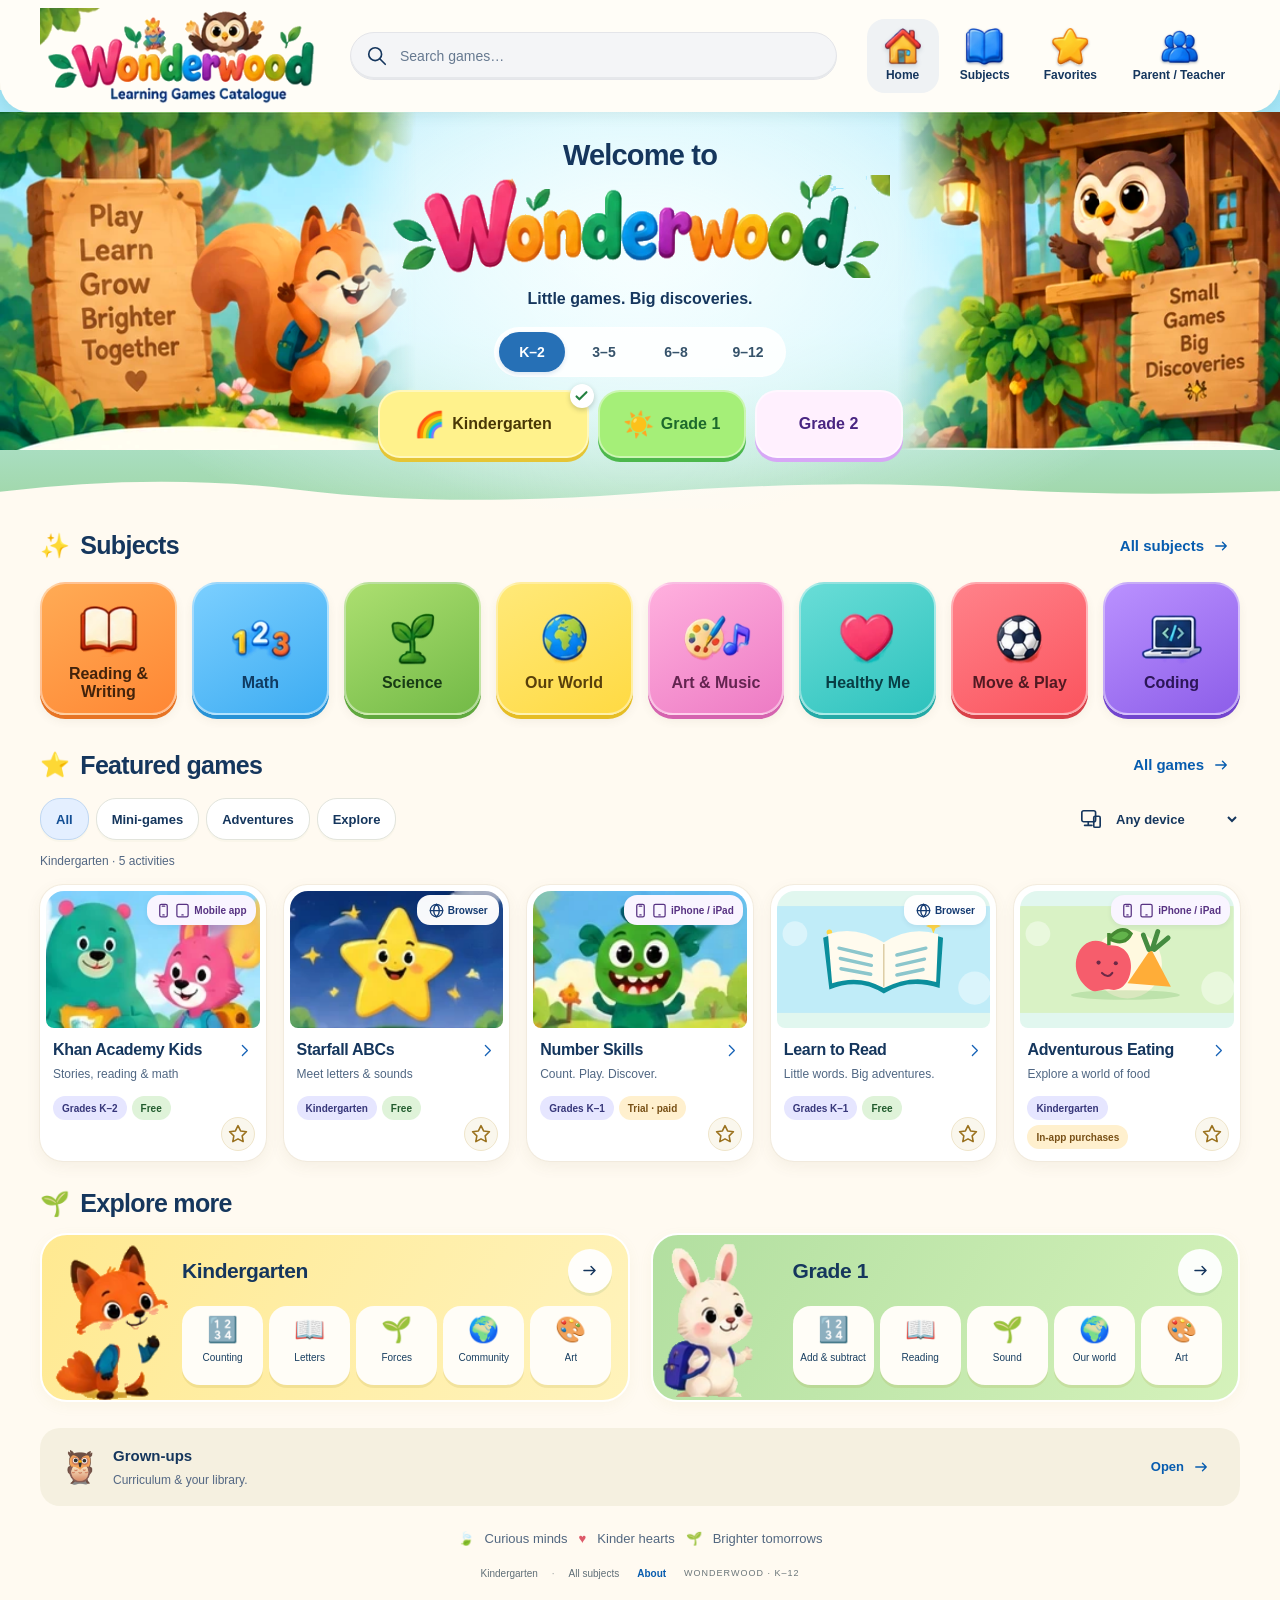
==== commit ec71795c: "feat: import 70 teacher-verified Learning Hub resources with original thumbnails" ====
--- a/index.html
+++ b/index.html
@@ -7,117 +7,20 @@
 <meta name="referrer" content="no-referrer">
 <meta name="theme-color" content="#fffaf1">
 <title>Wonderwood · Little games. Big discoveries.</title>
-<link rel="icon" href="[data-uri]" type="image/webp">
-<style>
-/* Wonderwood V2: approved woodland direction. All artwork is local. */
-:root{--ink:#15365d;--muted:#536783;--cream:#fffaf1;--white:#fff;--green:#28733a;--line:#e8e7df;--blue:#176cc4;--focus:#094d99;--shadow:0 6px 20px #614b2110;--ease:cubic-bezier(.2,.8,.2,1);--peach:#ffdfa9;--lavender:#dee3ff;--mint:#d8efb7;--rose:#ffd3e9;--yellow:#fff0a9;--orange:#ffd9af;--aqua:#c9f3ed}
-*{box-sizing:border-box}html{scroll-behavior:smooth;scroll-padding-top:120px}body{margin:0;background:var(--cream);color:var(--ink);font:15px/1.5 'Trebuchet MS','Avenir Next','Segoe UI',sans-serif;-webkit-font-smoothing:antialiased}body.modal-open{overflow:hidden}[hidden]{display:none!important}h1,h2,h3,h4,p{margin:0}h1,h2,h3{font-family:'Arial Rounded MT Bold','Trebuchet MS','Segoe UI',sans-serif;line-height:1.18}h2{font-size:25px;font-weight:900;letter-spacing:-.7px}button,a,input,select,textarea{font:inherit;-webkit-tap-highlight-color:transparent}button{color:inherit;border:0;cursor:pointer}button,a,summary{touch-action:manipulation}button{transition:transform .2s var(--ease),box-shadow .2s var(--ease),background .2s,color .2s;transform-origin:center}button:active:not(:disabled),a:active{transform:translateY(2px) scale(.96)}button:disabled{cursor:default;opacity:.6}a{color:var(--blue);text-underline-offset:3px;transition:transform .2s,color .2s}svg,img{display:block}img{max-width:100%}input,select,textarea{max-width:100%}button:focus-visible,a:focus-visible,input:focus-visible,select:focus-visible,textarea:focus-visible,summary:focus-visible{outline:3px solid var(--focus);outline-offset:4px}.wrap{width:min(1320px,calc(100% - 80px));margin-inline:auto}.sr-only{position:absolute;width:1px;height:1px;overflow:hidden;clip:rect(0,0,0,0);white-space:nowrap}.skip{position:fixed;left:16px;top:-100px;z-index:100;background:white;padding:15px;border-radius:12px}.skip:focus{top:12px}.icon{width:22px;height:22px;flex:0 0 auto}.textbutton{background:transparent;color:#075caf;font-weight:700;display:inline-flex;align-items:center;justify-content:center;gap:8px;min-height:44px;padding:7px 10px;border-radius:12px;text-decoration:none;white-space:nowrap}.textbutton .icon{width:18px;height:18px}.outline,.primary{min-height:46px;padding:11px 18px;border-radius:14px;display:inline-flex;align-items:center;justify-content:center;gap:8px;font-weight:700;text-decoration:none;border:1px solid #ccd9df;background:white}.primary{background:#176ac1;color:white;border-color:transparent;box-shadow:0 3px 0 #124b86}.topbar{position:relative;z-index:10;background:#fffdf7;border-radius:0 0 30px 30px;box-shadow:0 4px 14px #1c623616}.nav{display:flex;align-items:center;gap:30px;min-height:112px}.brand{background:transparent;padding:0;flex:0 0 280px}.brand img{width:280px;height:96px;object-fit:contain;mix-blend-mode:multiply}.search{height:48px;display:flex;align-items:center;gap:10px;background:#f4f5f7;border:1px solid #e4e5e9;border-radius:26px;padding:0 15px;box-shadow:inset 0 -2px 0 #e6e8eb;flex:1;min-width:150px}.search:focus-within{outline:3px solid #1673c54d}.search input{border:0;outline:0!important;background:none;min-width:0;width:100%;color:var(--ink);font-size:14px}.search input::placeholder{color:#667990}.search-clear{background:white;width:28px;height:28px;display:grid;place-items:center;border-radius:50%;padding:0;flex-shrink:0}.search-clear .icon{width:16px;height:16px}.navlinks{display:flex;align-items:center;gap:8px}.navlink{background:none;min-width:72px;min-height:70px;display:flex;flex-direction:column;gap:3px;align-items:center;justify-content:center;border-radius:18px;padding:8px 13px;font-size:12px;font-weight:800;white-space:nowrap}.navlink.selected{background:#eff2f4}.nav-emoji{font-size:25px;line-height:1.2}.parent-nav{min-width:122px}.fav-count{display:inline-grid;place-items:center;margin-left:4px;min-width:17px;height:17px;border-radius:50%;background:#ffcf46;color:#542c00;font-size:10px}.hero{position:relative;isolation:isolate;overflow:hidden;min-height:340px;margin-top:-22px;padding-top:22px;background:radial-gradient(ellipse at 50% 34%,#e7fbff 0,#ccf2fc 43%,#92dbea 100%)}.hero-scenery{position:absolute;top:22px;bottom:0;width:33%;z-index:-1;background-size:auto 100%;background-repeat:no-repeat;pointer-events:none}.hero-left{left:0;background-image:url('[data-uri]');background-position:left center}.hero-right{right:0;background-image:url('[data-uri]');background-position:right center}.hero-copy{position:relative;width:600px;max-width:60%;margin:auto;text-align:center;padding:31px 0 45px}.hero h1{font-size:29px;font-weight:900;letter-spacing:-.8px;line-height:1.1}.hero-logo{width:490px;height:auto;margin:1px auto 8px;mix-blend-mode:multiply;mask-image:linear-gradient(90deg,transparent,#000 3%,#000 97%,transparent);-webkit-mask-image:linear-gradient(90deg,transparent,#000 3%,#000 97%,transparent)}.hero-copy>p{font-size:17px;font-weight:700;margin:4px 0 24px}.grade-picker{display:flex;justify-content:center;gap:17px}.grade-button{position:relative;display:flex;align-items:center;text-align:left;gap:13px;border-radius:24px;padding:15px 22px;min-width:234px;min-height:78px;font-size:21px;font-weight:900;line-height:1.15;border:2px solid #ffffff6b}.grade-button small{display:block;font-size:12px;font-weight:700;margin-top:6px}.kindergarten{background:linear-gradient(135deg,#ffe97a,#ffcb38);box-shadow:0 4px 0 #e8ad26;color:#403013}.first-grade{background:linear-gradient(135deg,#80d04f,#329d49);box-shadow:0 4px 0 #257d33;color:#fff}.grade-emoji{font-size:35px;line-height:1}.grade-check{position:absolute;right:-7px;top:-8px;width:24px;height:24px;border-radius:50%;background:#fff;box-shadow:0 2px 5px #32442c40;display:grid;place-items:center;opacity:0;transform:scale(.6);transition:transform .2s,opacity .2s;color:#248140}.grade-check .icon{width:17px;height:17px;stroke-width:3}.grade-button.active .grade-check{opacity:1;transform:scale(1)}.hero-cloud{position:absolute;z-index:-1;background:white;border-radius:60px;opacity:.48;filter:blur(6px);pointer-events:none}.cloud-one{width:160px;height:70px;left:30%;top:52px;transform:rotate(-12deg)}.cloud-two{width:185px;height:50px;right:30%;bottom:49px;opacity:.28}.hero-wave{position:absolute;bottom:-1px;width:100%;height:32px;color:var(--cream);pointer-events:none}.child-content{position:relative;padding-top:5px}.section-heading{display:flex;justify-content:space-between;align-items:center;gap:15px;margin:10px 0 14px}.section-heading h2{display:flex;align-items:center;gap:11px}.section-heading h2>span:first-child:not(#browse-title){font-size:24px}.subject-list{display:grid;grid-template-columns:repeat(8,minmax(0,1fr));gap:15px}.subject{position:relative;border-radius:25px;min-height:131px;display:flex;flex-direction:column;justify-content:center;align-items:center;gap:8px;padding:15px 8px 13px;font-size:16px;font-weight:900;line-height:1.1;box-shadow:0 4px 0 var(--base),0 6px 10px #5e523413;background:linear-gradient(150deg,var(--light),var(--tone));border:2px solid #ffffff70;color:var(--subject-ink,#12375d)}.subject-glyph{height:58px;display:flex;align-items:center;justify-content:center}.subject-glyph img{height:58px;max-width:78px;width:auto;object-fit:contain;mix-blend-mode:multiply;border-radius:16px}.subject.active{outline:3px solid var(--ink);outline-offset:5px}.subject.active:after{content:'✓';position:absolute;top:-9px;right:-6px;width:23px;height:23px;border-radius:50%;background:var(--ink);border:2px solid white;color:white;font-size:13px;display:grid;place-items:center}.browse-section{margin-top:28px;scroll-margin-top:25px}.browse-heading{margin-bottom:10px}.filterbar{display:flex;align-items:center;justify-content:space-between;gap:12px;margin-bottom:6px}.filters{display:flex;gap:7px;flex-wrap:wrap}.chip{border-radius:20px;min-height:39px;padding:7px 15px;background:white;border:1px solid #e2e4dc;font-size:13px;font-weight:700;box-shadow:0 2px 0 #dedbc728;white-space:nowrap}.chip.active{background:#e4efff;color:#124e94;border-color:#bfd7f2}.device-filter{display:flex;align-items:center;gap:7px;font-size:13px;font-weight:700}.device-filter>.icon{width:21px;height:21px}.device-filter select{border:0;background:transparent;color:var(--ink);padding:10px 22px 10px 3px;max-width:170px;cursor:pointer;font-weight:700}.topic-chips{display:flex;flex-wrap:wrap;gap:7px;padding:10px 0}.topic-chips .chip{font-size:12px;background:#fffefb}.topic-chips .chip.active{background:#fff0b1;border-color:#decb77;color:#4e400c}.results-bar{display:flex;justify-content:space-between;align-items:center;min-height:27px;margin-bottom:11px;color:var(--muted);font-size:12px}.results-bar .textbutton{font-size:12px;min-height:30px}.games-grid{display:grid;grid-template-columns:repeat(5,minmax(0,1fr));gap:18px}.game-card{position:relative;min-width:0;border-radius:23px;background:white;box-shadow:0 5px 16px #69583013;transition:transform .23s var(--ease),box-shadow .23s;isolation:isolate}.card-hit{width:100%;min-height:100%;padding:6px;border-radius:23px;background:transparent;text-align:left;display:flex;flex-direction:column;position:relative;box-shadow:0 0 0 1px #eee7d9a6;color:var(--ink)}.card-image{height:137px;width:100%;border-radius:18px 18px 8px 8px;overflow:hidden;background:var(--card-bg,#e1f7ef);display:flex;align-items:center;justify-content:center;position:relative}.card-image>img{width:100%;height:100%;object-fit:cover;transition:transform .35s var(--ease)}.card-image>svg{width:100%;height:100%}.platform-badge{position:absolute;top:10px;right:10px;display:flex;align-items:center;gap:4px;border-radius:13px;min-height:30px;padding:6px 9px;background:#fffffff7;color:#143b72;font-size:10px;font-weight:900;line-height:1.1;box-shadow:0 2px 5px #23315312;pointer-events:none;min-width:82px;justify-content:center}.platform-badge .icon{width:15px;height:15px;stroke-width:2}.platform-badge.mobile{background:#f9f5ff;color:#573282}.card-copy{padding:12px 7px 6px;width:100%;flex:1;display:flex;flex-direction:column}.card-title-line{display:flex;align-items:center;gap:8px;justify-content:space-between;width:100%}.card-title{font-size:16px;font-weight:900;letter-spacing:-.3px;line-height:1.22;display:-webkit-box;-webkit-line-clamp:2;-webkit-box-orient:vertical;overflow:hidden;min-height:20px}.card-arrow{flex-shrink:0;color:#1662b6}.card-arrow .icon{width:17px;height:17px}.card-desc{font-size:12px;line-height:1.45;color:#506783;margin-top:6px;white-space:nowrap;text-overflow:ellipsis;overflow:hidden;min-height:18px}.card-tags{display:flex;flex-wrap:wrap;gap:5px;margin-top:12px;padding-top:0;padding-right:30px}.tag{display:inline-flex;align-items:center;gap:4px;border-radius:12px;min-height:24px;padding:4px 9px;font-size:10px;line-height:1.1;font-weight:800;background:#e6e6ff;color:#37377a}.tag.free{background:#dff3d9;color:#215b2d}.tag.paid{background:#fff0ce;color:#785016}.save{position:absolute;right:11px;bottom:10px;width:36px;height:36px;display:grid;place-items:center;border-radius:50%;background:#faf7ed;color:#9a711d;border:1px solid #efe5ca;z-index:2}.save .icon{width:20px;height:20px;stroke-width:1.9}.save.saved{background:#ffe9a8;color:#845900}.save.saved .icon{fill:#ffcc43}.game-card:focus-within{box-shadow:0 0 0 3px #2865ac32,0 8px 18px #2e535720}.empty{grid-column:1/-1;text-align:center;border:2px dashed #e2dfce;border-radius:25px;padding:30px 20px;background:#fffcf7}.empty .emptyicon{font-size:47px;margin-bottom:10px}.empty h3{font-size:23px}.empty p{font-size:14px;color:var(--muted);margin:10px auto 17px;max-width:480px}.empty-actions{display:flex;gap:10px;justify-content:center;flex-wrap:wrap}#year-section{margin-top:28px}.year-panels{display:grid;grid-template-columns:1fr 1fr;gap:21px}.year-panel{position:relative;border-radius:27px;overflow:hidden;display:flex;min-height:166px;padding:14px 16px 15px 140px;background:linear-gradient(120deg,#ffe991,#fff3bc);border:2px solid #fff;box-shadow:0 4px 13px #baa65212}.year-panel.grade-one{background:linear-gradient(120deg,#b2dfa0,#d5f2bb)}.year-mascot{position:absolute;bottom:0;left:0;width:133px;height:159px;object-fit:contain;mix-blend-mode:multiply}.year-body{width:100%;min-width:0}.year-title{display:flex;align-items:center;justify-content:space-between;margin-bottom:13px}.year-title h3{font-size:21px;letter-spacing:-.4px}.year-title p{font-size:11px;margin-top:2px}.round-button{width:35px;height:35px;border-radius:50%;background:#fffffff0;display:grid;place-items:center;box-shadow:0 3px 0 #54855620}.round-button .icon{width:19px;height:19px}.quick-topics{display:grid;grid-template-columns:repeat(5,1fr);gap:6px}.quick-topic{border-radius:18px;background:#fffdf7;min-height:79px;padding:8px 3px 9px;font-size:10px;line-height:1.2;box-shadow:0 3px 0 #987f1520;color:#193f61;display:flex;flex-direction:column;align-items:center;justify-content:flex-start;gap:7px}.quick-topic>span:first-child{font-size:25px;line-height:1.1}.grownup-strip{display:flex;align-items:center;gap:13px;margin-top:26px;padding:15px 20px;background:#f4efdfe0;border-radius:20px}.grownup-strip>span{font-size:32px}.grownup-strip strong{font-size:15px}.grownup-strip p{font-size:12px;color:var(--muted);margin-top:3px}.grownup-strip>.textbutton{margin-left:auto;font-size:13px}.footer{padding:23px 0 24px}.footer-motto{text-align:center;font-size:13px;color:#526780;display:flex;align-items:center;justify-content:center;gap:11px}.footer-motto span:nth-child(2){color:#dd5969}.footer-bottom{display:flex;align-items:center;justify-content:center;gap:14px;font-size:10px;color:#5f6e77;margin-top:12px;flex-wrap:wrap}.footer-bottom .textbutton{font-size:10px;min-height:26px;padding:0 4px}.build-label{font-size:9px;letter-spacing:1px;color:#6a7579}.footer-bottom>span+span:before{content:'·';margin-right:14px;color:#9ba2a0}
-/* Parent workspace, local editing, and external-site handoff. */
-#parent-view{padding:34px 0;min-height:75vh}.parent-header{display:flex;justify-content:space-between;align-items:center;gap:20px;margin-bottom:30px}.eyebrow{display:block;font-size:11px;font-weight:800;letter-spacing:1.3px;text-transform:uppercase;color:#3f7d52;margin-bottom:8px}.parent-header h1{font-size:36px;letter-spacing:-1px}.parent-header p{font-size:14px;color:var(--muted);margin-top:13px}.adult-tabs{display:flex;gap:8px;flex-wrap:wrap;border-bottom:1px solid var(--line);padding-bottom:16px;margin-bottom:22px}.adult-tabs button{padding:10px 18px;min-height:44px;border-radius:15px;background:white;font-weight:700}.adult-tabs button.active{background:#dfedda;color:#255e36;box-shadow:0 3px 0 #bbd5af}.notice{padding:17px 20px;border-radius:17px;background:#fff0cf;color:#5a481b;line-height:1.6;font-size:13px;margin:0 0 20px}.stats{display:grid;grid-template-columns:repeat(3,1fr);gap:16px;margin:20px 0}.stat{padding:19px 22px;border-radius:20px;background:white;border:1px solid var(--line);font-size:12px;color:var(--muted)}.stat strong{display:block;font-size:34px;font-weight:900;color:var(--ink);line-height:1.2;margin-bottom:6px}.parent-tools{display:flex;align-items:center;flex-wrap:wrap;gap:10px;margin:18px 0}.parent-tools select,select.form-control{background:white;border:1px solid #ced6d8;padding:11px 14px;border-radius:13px;min-height:44px;color:var(--ink)}.topic-group{background:white;border:1px solid var(--line);border-radius:21px;overflow:hidden;margin-bottom:18px}.topic-group>h2{display:flex;align-items:center;gap:9px;font-size:21px;padding:20px;background:#f0f4ed}.topic-group h2>span{font:11px/1.4 'Trebuchet MS',sans-serif;color:var(--muted);margin-left:auto;max-width:38%;text-align:right}.topic-row{display:grid;grid-template-columns:1fr 250px;gap:24px;padding:21px;border-top:1px solid var(--line)}.topic-row h3{font-size:17px;margin-bottom:8px}.topic-row p{font-size:13px;color:var(--muted);line-height:1.6}.codes{font:11px/1.6 ui-monospace,monospace;color:#535d78;margin:9px 0;overflow-wrap:anywhere}.coverage{font-size:12px}.coverage>p{margin-top:8px}.tag.wait{background:#fff2da;color:#775727}.review-row{padding:18px;background:white;border:1px solid var(--line);border-radius:17px;display:flex;align-items:center;justify-content:space-between;gap:24px;margin:9px 0}.review-row>div:first-child{min-width:0;flex:1}.review-row h3{font-size:16px}.review-row p{font-size:12px;line-height:1.6;margin-top:6px;color:var(--muted);overflow-wrap:anywhere}.row-actions{display:flex;align-items:center;gap:5px;flex-wrap:wrap}.manage-intro{font-size:14px;color:var(--muted);line-height:1.7;max-width:960px;margin-bottom:16px}.editor{padding:25px;background:white;border:1px solid var(--line);border-radius:23px}.editor>h2{font-size:24px;margin-bottom:20px}.form-grid{display:grid;grid-template-columns:1fr 1fr;gap:17px}.field{display:flex;flex-direction:column;gap:7px;font-size:12px;font-weight:700;min-width:0}.field.full{grid-column:1/-1}.field input,.field select,.field textarea{width:100%;color:var(--ink);border:1px solid #cfd8dc;background:#fdfefb;padding:12px 13px;border-radius:11px;min-height:46px;font-weight:400;font-size:14px}.field textarea{resize:vertical;min-height:78px}.field select[multiple]{min-height:135px}.field small{font-size:11px;color:var(--muted);font-weight:400}.checkrow{display:flex;flex-wrap:wrap;gap:9px}.checkrow label{display:flex;gap:6px;align-items:center;padding:8px 10px;background:#f1f5ed;border-radius:10px}.checkrow input{width:18px;height:18px;min-height:0;accent-color:#267544}.form-actions{margin-top:22px;display:flex;align-items:center;gap:14px}.local-message{font-size:11px;color:var(--muted);margin-top:13px;line-height:1.6}.source-item{border-top:1px solid var(--line);padding:14px 0;font-size:13px}.source-item strong{display:block}.source-item a,.mini-source{display:block;overflow-wrap:anywhere;font-size:12px;margin-top:6px;line-height:1.6}.danger-button{color:#9c3030;background:#fff1ec}.source-block{margin:22px 0}.source-block h3{font-size:18px;margin-bottom:8px}details{margin-top:12px;font-size:13px}summary{cursor:pointer;color:#185b93;font-weight:700;min-height:36px;padding:7px 0;transition:color .2s}details[open]>summary{margin-bottom:6px}dialog{padding:0;border:0;border-radius:27px;background:#fffcf6;color:var(--ink);width:min(660px,calc(100vw - 30px));max-height:90dvh;box-shadow:0 25px 100px #09243e50}dialog::backdrop{background:#15395675;backdrop-filter:blur(5px)}dialog[open]{animation:dialog-in .22s var(--ease)}.modal-head{padding:24px 25px 0;display:flex;gap:15px;align-items:flex-start;justify-content:space-between}.modal-head h2{font-size:26px;letter-spacing:-.5px}.close{width:38px;height:38px;flex-shrink:0;background:#eeeedd;border-radius:50%;display:grid;place-items:center}.close .icon{width:19px;height:19px}.modal-body{padding:16px 25px 25px}.modal-body>p{font-size:14px;color:var(--muted);line-height:1.6}.detail-hero{height:130px;overflow:hidden;border-radius:18px;margin-bottom:17px;background:#e5f2dd}.detail-hero img{width:100%;height:100%;object-fit:cover;object-position:center 53%}.detail-grid{display:grid;grid-template-columns:1fr 1fr;gap:10px;margin:18px 0}.detail-box{padding:12px 14px;border:1px solid #e1e7dc;border-radius:15px;background:white;min-width:0}.detail-box small{display:flex;align-items:center;gap:6px;font-size:10px;letter-spacing:.7px;color:#60737b;margin-bottom:7px}.detail-box small .icon{width:15px;height:15px}.detail-box strong{font-size:13px;line-height:1.4;display:block;overflow-wrap:anywhere}.detail-note{background:#f4f1e7;border-radius:15px;padding:14px;font-size:12px;line-height:1.65;color:#57616e;margin:15px 0}.detail-note b{color:#3a4f5c}.detail-link{border-top:1px solid #e0e2d6;padding-top:17px;display:flex;align-items:center;justify-content:space-between;gap:15px;margin-top:21px}.detail-link small{font-size:10px;line-height:1.65;color:var(--muted);overflow-wrap:anywhere;max-width:45%}.mobile-note{display:flex;align-items:flex-start;gap:10px;background:#eee5ff;border-radius:14px;padding:12px 14px;margin:14px 0;font-size:12px;color:#563877;line-height:1.5}.toast{position:fixed;bottom:24px;left:50%;transform:translateX(-50%);background:#153b57;color:white;padding:14px 21px;border-radius:16px;max-width:calc(100vw - 28px);width:max-content;z-index:100;box-shadow:0 5px 25px #0d244440;font-size:13px;pointer-events:none}.press-pop{animation:press-pop .32s var(--ease)}.favorite-pop{animation:favorite-pop .5s var(--ease)}
-@keyframes press-pop{0%{scale:.95}60%{scale:1.035}100%{scale:1}}@keyframes favorite-pop{0%{rotate:-15deg;scale:.8}45%{rotate:15deg;scale:1.25}100%{rotate:0deg;scale:1}}@keyframes dialog-in{from{opacity:0;transform:translateY(12px) scale(.97)}to{opacity:1;transform:translateY(0) scale(1)}}
-@media(hover:hover) and (pointer:fine){button:hover:not(:disabled){transform:translateY(-2px)}.textbutton:hover{background:#e4ecf16b}.navlink:hover{background:#eff1f6}.grade-button:hover{transform:translateY(-4px) scale(1.025);filter:saturate(1.05)}.subject:hover{transform:translateY(-6px) rotate(-1deg);box-shadow:0 6px 0 var(--base),0 11px 18px #6a573321}.subject:nth-child(even):hover{rotate:2deg}.subject:hover .subject-glyph{transform:rotate(6deg) scale(1.07);transition:transform .2s}.game-card:hover{transform:translateY(-6px);box-shadow:0 12px 25px #6b532323}.card-hit:hover{transform:none}.game-card:hover .card-image>img{transform:scale(1.035)}.save:hover{transform:scale(1.13)}.quick-topic:hover{transform:translateY(-4px);box-shadow:0 6px 0 #987f1520}.outline:hover,.primary:hover{box-shadow:0 5px 0 #124b8629}summary:hover{color:#21883a}a:hover{color:#225c35}}
-@media(min-width:1600px){.hero-scenery{width:38%;background-size:auto 112%}.hero{min-height:355px}.hero-copy{padding-top:35px}.nav{min-height:119px}}
-@media(max-width:1190px){.wrap{width:calc(100% - 48px)}.nav{gap:18px}.brand{flex-basis:234px}.brand img{width:234px;height:86px}.navlink{min-width:61px;padding:8px 10px}.parent-nav{min-width:109px}.search{padding:0 11px}.hero-copy{max-width:65%;width:530px}.hero-logo{width:430px}.hero-left{left:-50px}.hero-right{right:-35px}.subject-list{gap:12px}.subject{min-height:121px;font-size:14px;border-radius:22px}.games-grid{gap:14px}.card-image{height:118px}.card-title{font-size:14px}.card-desc{font-size:11px}.card-tags{gap:4px}.tag{padding:4px 7px;font-size:9px}.platform-badge{font-size:9px;min-width:76px;right:9px}.year-panel{padding-left:113px}.year-mascot{width:109px;height:144px}.quick-topic{font-size:9px}.year-title h3{font-size:19px}}
-@media(max-width:960px){.nav{gap:14px;flex-wrap:wrap;padding:7px 0 13px}.brand{flex-basis:230px;margin-right:auto}.brand img{height:80px}.navlinks{order:1}.search{order:2;flex-basis:100%;height:42px}.navlink{min-height:60px}.hero{min-height:314px}.hero-copy{max-width:72%;padding:28px 0 43px}.hero-logo{width:380px}.hero h1{font-size:26px}.hero-copy>p{font-size:15px;margin-bottom:18px}.hero-scenery{opacity:.8;width:32%}.hero-left{left:-76px}.hero-right{right:-62px}.grade-button{min-width:208px;min-height:72px;font-size:18px;padding:13px 17px;gap:10px}.grade-emoji{font-size:30px}.subject-list{grid-template-columns:repeat(4,1fr);gap:14px}.subject{min-height:109px;flex-direction:row;gap:10px;text-align:left;padding:16px 13px;font-size:15px}.subject-glyph{height:51px}.subject-glyph img{height:48px;max-width:62px}.games-grid{grid-template-columns:repeat(3,minmax(0,1fr))}.card-image{height:145px}.card-title{font-size:16px}.tag{font-size:10px}.card-desc{font-size:12px}.year-panels{grid-template-columns:1fr}.year-panel{padding-left:150px;min-height:170px}.year-mascot{width:140px;height:160px}.quick-topic{font-size:11px}.year-title h3{font-size:22px}.quick-topic>span:first-child{font-size:28px}.topic-row{grid-template-columns:1fr 210px}}
-@media(max-width:600px){html{scroll-padding-top:20px}.wrap{width:calc(100% - 28px)}h2{font-size:20px;letter-spacing:-.55px}.topbar{border-radius:0 0 22px 22px}.nav{gap:5px;padding:4px 0 10px;justify-content:center}.brand{flex:0 0 198px;margin:0}.brand img{width:198px;height:67px}.navlinks{width:100%;justify-content:space-between;gap:4px;order:3}.navlink{min-height:51px;min-width:65px;flex:1;font-size:10px;border-radius:13px;padding:5px 6px;gap:2px}.nav-emoji{font-size:21px}.parent-nav{min-width:95px}.search{height:40px;order:2;flex-basis:100%;margin:4px 0 7px}.search input{font-size:12px}.search .icon{width:19px;height:19px}.hero{min-height:267px}.hero-copy{max-width:100%;width:100%;padding:24px 12px 33px}.hero h1{font-size:22px}.hero-logo{width:300px;margin-top:3px}.hero-copy>p{font-size:13px;margin:6px 0 20px}.hero-scenery{opacity:.25;filter:saturate(.8);width:31%}.hero-left{left:-93px}.hero-right{right:-89px}.hero-wave{height:24px}.grade-picker{gap:10px}.grade-button{min-width:0;flex:1;max-width:185px;font-size:16px;min-height:68px;border-radius:19px;gap:6px;padding:11px 10px}.grade-button small{font-size:10px;margin-top:5px}.grade-emoji{font-size:27px}.grade-check{right:-3px;width:21px;height:21px;top:-7px}.child-content{padding-top:6px}.section-heading{gap:5px;margin:10px 0 14px}.section-heading h2{gap:6px}.section-heading h2>span:first-child:not(#browse-title){font-size:21px}.section-heading .textbutton{font-size:11px;padding:6px 4px;gap:4px;min-height:35px}.section-heading .textbutton .icon{width:15px;height:15px}.subject-list{gap:10px}.subject{flex-direction:column;min-height:98px;border-radius:19px;padding:9px 3px;gap:5px;font-size:11px;text-align:center;border-width:1px;box-shadow:0 3px 0 var(--base),0 4px 8px #5e523413}.subject-glyph{height:44px}.subject-glyph img{height:44px;max-width:52px}.subject.active{outline-offset:3px;outline-width:2px}.subject.active:after{height:19px;width:19px;font-size:10px;top:-6px;right:-4px}.browse-section{margin-top:24px}.filterbar{flex-wrap:wrap;gap:5px}.filters{gap:5px;max-width:100%}.chip{font-size:11px;padding:8px 11px;min-height:37px}.device-filter{font-size:11px;gap:3px;margin-left:auto}.device-filter select{font-size:11px;padding-right:9px;padding-block:7px;min-height:38px}.device-filter>.icon{width:17px;height:17px}.results-bar{font-size:10px;margin-bottom:10px;min-height:20px}.results-bar .textbutton{font-size:10px}.games-grid{grid-template-columns:repeat(2,minmax(0,1fr));gap:13px 11px}.game-card,.card-hit{border-radius:19px}.card-hit{padding:5px}.card-image{height:112px;border-radius:15px 15px 7px 7px}.card-copy{padding:10px 5px 7px}.card-title{font-size:13px;line-height:1.25;min-height:32px}.card-title-line{gap:3px}.card-arrow .icon{width:13px;height:13px}.card-desc{font-size:10px;margin-top:5px;min-height:15px}.card-tags{margin-top:10px;padding-right:25px;gap:4px}.tag{font-size:9px;padding:4px 6px;min-height:22px}.save{width:31px;height:31px;right:8px;bottom:10px}.save .icon{width:17px;height:17px}.platform-badge{top:9px;right:8px;min-width:73px;min-height:27px;font-size:8px;padding:5px 6px;border-radius:10px;gap:3px}.platform-badge .icon{width:13px;height:13px}.topic-chips .chip{font-size:11px}.empty{padding:26px 15px}.empty h3{font-size:20px}.empty p{font-size:12px}.empty .outline,.empty .textbutton{font-size:12px}.year-panels{gap:13px}#year-section{margin-top:25px}.year-panel{padding:13px 11px 13px 85px;min-height:157px;border-radius:23px}.year-mascot{width:88px;height:135px;left:-4px;bottom:0;object-fit:cover;object-position:left bottom}.year-title{margin-bottom:11px}.year-title h3{font-size:18px}.year-title p{font-size:10px}.quick-topics{gap:5px;grid-template-columns:repeat(3,1fr)}.quick-topic{min-height:69px;font-size:9px;border-radius:14px;padding:7px 3px}.quick-topic>span:first-child{font-size:24px}.quick-topic:nth-child(n+4){display:none}.round-button{width:32px;height:32px}.grownup-strip{padding:13px;gap:9px;flex-wrap:wrap;margin-top:21px}.grownup-strip>span{font-size:27px}.grownup-strip strong{font-size:13px}.grownup-strip p{font-size:10px}.grownup-strip>.textbutton{font-size:11px;min-height:34px;padding:4px 8px;margin-left:32px}.footer{padding-top:20px}.footer-motto{font-size:9px;gap:5px}.footer-motto>span{font-size:12px}.footer-bottom{gap:8px;font-size:9px;margin-top:10px}.build-label{font-size:8px}.footer-bottom>span+span:before{margin-right:8px}.footer-bottom .textbutton{font-size:9px}.parent-header{align-items:flex-start;flex-direction:column;margin-bottom:22px}.parent-header h1{font-size:29px}.parent-header p{font-size:12px}.parent-header .outline{font-size:12px}.adult-tabs{gap:7px;display:grid;grid-template-columns:1fr 1fr}.adult-tabs button{font-size:12px;padding:10px 8px}.stats{gap:8px}.stat{padding:12px 10px;font-size:10px;line-height:1.5;border-radius:15px}.stat strong{font-size:28px}.notice{font-size:11px;padding:14px}.topic-row{display:block;padding:16px}.coverage{margin-top:15px}.topic-group>h2{flex-wrap:wrap;font-size:18px;padding:15px}.topic-group h2>span{font-size:10px;max-width:none;width:100%;text-align:left;margin-left:0}.parent-tools{gap:7px}.parent-tools>*{font-size:11px}.parent-tools .outline{padding:10px 12px}.editor{padding:17px}.form-grid{grid-template-columns:1fr;gap:13px}.field.full{grid-column:auto}.field input,.field select,.field textarea{font-size:13px}.review-row{padding:14px;gap:9px;flex-wrap:wrap}.review-row h3{font-size:15px}.row-actions{margin-left:auto}.manage-intro{font-size:12px}.topic-row h3{font-size:16px}.topic-row p{font-size:12px}.modal-head{padding:20px 18px 0}.modal-head h2{font-size:22px}.modal-body{padding:14px 18px 20px}.modal-body>p{font-size:13px}.detail-link{flex-direction:column;align-items:stretch}.detail-link small{max-width:none}.detail-link .primary{width:100%}.detail-box{padding:11px}.detail-box strong{font-size:11px}.detail-box small{font-size:9px}.detail-note{font-size:11px}.toast{font-size:12px;bottom:14px;padding:12px 17px}.form-actions{flex-wrap:wrap}}
-@media(max-width:350px){.wrap{width:calc(100% - 20px)}.grade-button{font-size:14px;gap:4px;padding-inline:8px}.grade-emoji{font-size:23px}.subject{font-size:10px}.games-grid{gap:9px}.card-image{height:99px}.platform-badge{min-width:69px;font-size:8px}.section-heading h2{font-size:18px}.chip{font-size:10px;padding-inline:9px}.year-panel{padding-left:72px}.year-mascot{width:76px}.footer-motto{font-size:8px}.quick-topic{font-size:8px}}
-@media(prefers-reduced-motion:reduce){html{scroll-behavior:auto}*,*::before,*::after{animation:none!important;transition:none!important;scroll-behavior:auto!important}button:hover,button:active,a:active,.game-card:hover,.subject:nth-child(even):hover,.game-card:hover .card-image>img,.subject:hover .subject-glyph{transform:none!important;rotate:none!important;scale:none!important}}
-@media print{.topbar,.hero,.subject-list,.filterbar,.footer,.adult-tabs,.parent-tools,.save,.modal-head,.form-actions{display:none!important}.wrap{width:100%}body{background:white}.topic-group,.game-card{break-inside:avoid}}
-/* Transparent artwork preserves the approved colors on every background. */
-.brand img,.hero-logo,.subject-glyph img,.year-mascot{mix-blend-mode:normal}
-.hero-logo{filter:drop-shadow(0 2px 1px #ffffffe0);mask-image:none;-webkit-mask-image:none}
-.subject-glyph img{border-radius:0}
-fieldset.field{border:1px solid #dce3d8;border-radius:14px;padding:12px;margin:0}
-fieldset.field legend{padding:0 5px;color:var(--ink)}
-/* Child-friendly hit targets, including the small-looking favorite stars. */
-.save{width:44px;height:44px;right:6px;bottom:5px;background:transparent;border:0}
-.save::before{content:'';position:absolute;inset:5px;border-radius:50%;background:#faf7ed;border:1px solid #efe5ca;z-index:-1}
-.save.saved{background:transparent}.save.saved::before{background:#ffe9a8}
-.card-tags{padding-right:36px}
-.round-button,.close{width:44px;height:44px}
-.search-clear{width:40px;height:44px;margin-right:-10px;background:transparent}
-.chip,.device-filter select{min-height:44px}
-@media(max-width:600px){.search{height:44px}.section-heading .textbutton{min-height:44px}.card-tags{padding-right:33px}.save{width:44px;height:44px;right:3px;bottom:5px}.save::before{inset:7px}.round-button,.close{width:44px;height:44px}.grade-button{min-height:72px}.subject-glyph img{height:44px}}
-
-/* V3: compact grade browsing and a thumbnail-first game handoff. */
-.grade-select{max-width:580px;margin:auto}.grade-bands{display:flex;align-items:center;justify-content:center;gap:6px;margin:0 auto 17px;padding:4px;background:#ffffff9e;border:1px solid #ffffffb0;border-radius:30px;width:max-content;max-width:100%}.band-chip{min-width:66px;min-height:40px;border-radius:24px;background:transparent;color:#36536b;padding:7px 15px;font-size:14px;font-weight:800}.band-chip.active{background:#163f6a;color:#fff;box-shadow:0 2px 5px #15395625}.grade-picker{gap:12px;align-items:stretch}.grade-picker .grade-button{min-width:0;flex:1;min-height:70px;justify-content:center;padding:15px 14px;border-radius:22px;font-size:19px;white-space:nowrap;gap:8px}.grade-picker .grade-button[data-grade=K]{flex:1.5}.grade-picker .grade-emoji{font-size:29px}.grade-tone-0{background:#ffe16a;color:#49390c;box-shadow:0 4px 0 #d7ac2c}.grade-tone-1{background:#73c650;color:#163f23;box-shadow:0 4px 0 #459737}.grade-tone-2{background:#b195ed;color:#2c1756;box-shadow:0 4px 0 #8263c5}.grade-tone-3{background:#ffac86;color:#55280e;box-shadow:0 4px 0 #d77b4e}.hero-copy{padding-bottom:44px}.hero-copy>p{margin-bottom:16px}.hero{min-height:381px}.hero-scenery{background-size:auto 100%}.hero-copy{width:610px}.thematic-thumbnail{object-fit:contain!important;width:100%!important;height:100%!important;padding:20px;background:#eaf6ff}.card-image:has(.thematic-thumbnail){background:#eaf6ff}.card-desc{display:-webkit-box;-webkit-line-clamp:1;-webkit-box-orient:vertical;overflow:hidden}.card-tags .tag{white-space:normal}.older-grades .hero-copy>p{font-weight:500}.quick-topic{line-height:1.25}.quick-topic>span:last-child{display:-webkit-box;-webkit-line-clamp:2;-webkit-box-orient:vertical;overflow:hidden}.quick-topic>span:first-child{line-height:1.25}.year-title{min-height:42px}.older-grades .year-panel{background:#e7edff}.older-grades .year-panel.grade-one{background:#e3f2eb}.older-grades .year-mascot{opacity:.9}.filters .chip{min-height:42px}.navlink,.subject,.save,.round-button,.chip{touch-action:manipulation}
-/* A few expressive emoji remain in navigation, headings and topic shortcuts. */
-.nav-emoji{font-family:'Apple Color Emoji','Segoe UI Emoji','Noto Color Emoji',sans-serif}.grade-emoji{font-family:'Apple Color Emoji','Segoe UI Emoji','Noto Color Emoji',sans-serif}.popup-art{height:184px;position:relative;overflow:hidden;background:#e2f4e8;border-radius:26px 26px 0 0}.popup-art>img,.popup-art>svg{width:100%;height:100%;object-fit:cover;object-position:center 48%}.popup-art>svg{object-fit:contain}.popup-art>.thematic-thumbnail{padding:22px}.popup-kicker{position:absolute;top:15px;left:17px;display:flex;align-items:center;gap:7px;background:#fffffff5;border-radius:22px;padding:7px 12px;font-size:12px;font-weight:800;color:#25446a;box-shadow:0 3px 12px #17366012}.popup-kicker .icon{width:18px;height:18px}.popup-close{position:absolute;top:12px;right:12px;background:#fff;box-shadow:0 3px 10px #22333b15;min-width:44px;min-height:44px}.game-dialog{width:min(510px,calc(100vw - 28px));max-height:calc(100dvh - 32px);background:#fffefb;border-radius:26px;overflow-y:auto;overscroll-behavior:contain}.popup-main{padding:20px 24px 6px}.popup-publisher{font-size:11px;font-weight:800;letter-spacing:.5px;text-transform:uppercase;color:#65778b;margin-bottom:5px}.popup-main h2{font-size:25px;letter-spacing:-.6px;line-height:1.2}.popup-description{font-size:14px;color:#617188;margin-top:6px;line-height:1.4}.popup-meta{display:grid;grid-template-columns:1fr 1fr 1fr;gap:9px;margin:19px 0 13px}.meta-item{min-width:0;border-radius:16px;padding:12px 7px 10px;text-align:center;display:flex;align-items:center;flex-direction:column;gap:5px;background:#f0f4ff;color:#34478a}.meta-item>.icon{height:25px;width:25px;stroke-width:1.9;margin-bottom:2px}.meta-item strong{font-size:12px;line-height:1.25;overflow-wrap:anywhere}.meta-item small{font-size:10px;color:#647084;line-height:1.3}.meta-cost{background:#eff8e9;color:#315e27}.meta-cost.paid{background:#fff2db;color:#865919}.meta-grade{background:#f6effd;color:#6c4591}.popup-review{display:flex;gap:10px;align-items:center;padding:12px 14px;border-radius:14px;background:#f1f6f0;color:#346247}.popup-review>.icon{width:24px;height:24px}.popup-review strong{display:block;font-size:12px;font-weight:800}.popup-review small{display:block;font-size:11px;margin-top:2px;color:#63736a}.popup-notes{margin-top:5px;border:0;border-radius:0;padding:0;background:transparent}.popup-notes>summary{list-style:none;display:flex;align-items:center;gap:7px;font-size:12px;font-weight:700;color:#607288;min-height:47px;cursor:pointer}.popup-notes>summary::-webkit-details-marker{display:none}.popup-notes>summary>.icon{width:17px;height:17px}.notes-chevron{margin-left:auto}.notes-chevron>.icon{width:16px;height:16px;rotate:90deg;transition:rotate .2s}.popup-notes[open] .notes-chevron>.icon{rotate:-90deg}.popup-notes-body{font-size:12px;line-height:1.6;padding:0 2px 12px;color:#596f81;overflow-wrap:anywhere}.popup-notes-body p{margin:0 0 12px}.popup-notes-body .mini-source{font-size:11px;display:inline-flex;align-items:center;gap:5px;white-space:normal}.popup-notes-body .mini-source .icon{width:13px;height:13px}.popup-footer{padding:6px 24px 20px;background:#fffefb;position:sticky;bottom:0;box-shadow:0 -6px 12px #fffefb;z-index:2}.popup-footer>.outline{width:100%;margin-bottom:12px}.popup-launch{width:100%;min-height:50px;background:#167344;border-color:transparent;box-shadow:0 3px 0 #105832;border-radius:16px;font-size:16px;transition:transform .2s,box-shadow .2s,background .2s}.popup-launch>.icon:first-child{margin-right:3px;width:20px;height:20px}.popup-launch>.icon:last-child{width:16px;height:16px;margin-left:auto}.popup-launch:hover{color:white;background:#146139;transform:translateY(-2px);box-shadow:0 5px 0 #105832}.popup-launch:active{transform:translateY(2px) scale(.98);box-shadow:0 1px 0 #105832}.external-caption{display:block;text-align:center;margin-top:10px;font-size:10px;color:#677587;overflow-wrap:anywhere}.game-dialog .popup-close:focus-visible{outline-offset:3px}.game-dialog .popup-close:hover{transform:rotate(5deg)}
-@media(min-width:1600px){.hero{min-height:396px}}
-@media(max-width:1190px){.hero-copy{max-width:70%;width:575px}.grade-picker .grade-button{font-size:17px}.grade-picker .grade-emoji{font-size:25px}}
-@media(max-width:960px){.hero{min-height:353px}.hero-copy{width:530px;max-width:80%}.band-chip{min-height:39px;font-size:13px}.grade-picker .grade-button{min-height:66px}}
-@media(max-width:600px){.hero{min-height:317px}.hero-copy{max-width:100%;width:100%;padding:23px 12px 35px}.hero-copy>p{margin:6px 0 14px}.grade-bands{gap:2px;padding:3px;margin-bottom:13px}.band-chip{min-width:57px;font-size:12px;min-height:40px;padding:7px 11px}.grade-picker{gap:8px}.grade-picker .grade-button{min-height:62px;font-size:14px;border-radius:17px;padding:11px 6px;gap:5px;max-width:none}.grade-picker .grade-button[data-grade=K]{flex:1.5;font-size:13px}.grade-picker .grade-emoji{font-size:22px}.grade-picker:has([data-grade=9]) .grade-button{font-size:12px}.filterbar{gap:2px}.filters .chip{padding:8px 10px;font-size:11px;min-height:42px}.quick-topic{font-size:9px}.popup-art{height:147px}.popup-main{padding:17px 18px 4px}.popup-main h2{font-size:22px}.popup-publisher{font-size:10px}.popup-description{font-size:12px}.popup-meta{gap:6px;margin:15px 0 11px}.meta-item{padding:10px 5px;border-radius:13px;gap:5px}.meta-item strong{font-size:11px}.meta-item small{font-size:9px}.meta-item>.icon{width:22px;height:22px}.popup-review{padding:10px 11px}.popup-review strong{font-size:11px}.popup-review small{font-size:10px}.popup-footer{padding:4px 18px 15px}.popup-launch{min-height:48px;font-size:15px}.popup-notes>summary{min-height:44px}.popup-kicker{top:13px;left:14px;font-size:11px;padding:7px 10px}.popup-close{top:9px;right:9px}.external-caption{margin-top:9px}.game-dialog{max-height:calc(100dvh - 24px)}.checkrow:has(input[name=grades]){display:grid;grid-template-columns:repeat(3,1fr)}}
-@media(max-width:350px){.grade-picker .grade-button{font-size:12px}.grade-picker .grade-button[data-grade=K]{font-size:11px}.grade-picker .grade-emoji{font-size:18px}.grade-picker .grade-button{gap:3px}.band-chip{min-width:52px;padding:7px 8px}.filters .chip{padding:8px;font-size:10px}.popup-main{padding-inline:14px}.popup-footer{padding-inline:14px}}
-@media(prefers-reduced-motion:reduce){.popup-launch:hover,.game-dialog .popup-close:hover{transform:none}.notes-chevron>.icon{transition:none}.popup-launch{transition:none}}
-
-
-/* Wonderwood V4: screenshot-matched bright banner and illustrated nav buttons. */
-.nav-art{display:block;width:37px;height:37px;max-width:100%;object-fit:contain;filter:drop-shadow(0 1px 1px #172d4740);transition:transform .24s var(--ease),filter .24s var(--ease);pointer-events:none}
-.navlink:hover .nav-art{transform:translateY(-3px) rotate(-5deg) scale(1.1);filter:drop-shadow(0 4px 4px #152e4640)}
-.navlink:active .nav-art{transform:translateY(1px) scale(.91)}
-.navlink.selected .nav-art{filter:drop-shadow(0 2px 2px #16395425)}
-.navlink{gap:1px;min-height:74px}
-/* The central white stage, bright illustrated signs and exact wordmark
-   come from the banner the user approved on 15 October. */
-.hero{background:#fff;min-height:377px}
-.hero-cloud{display:none}
-.hero-wave{display:none}
-.hero-scenery{top:22px;bottom:0;width:32.4%;background-size:100% 100%;background-repeat:no-repeat;opacity:1;filter:none}
-.hero-left{background-image:url('[data-uri]');left:0}
-.hero-right{background-image:url('[data-uri]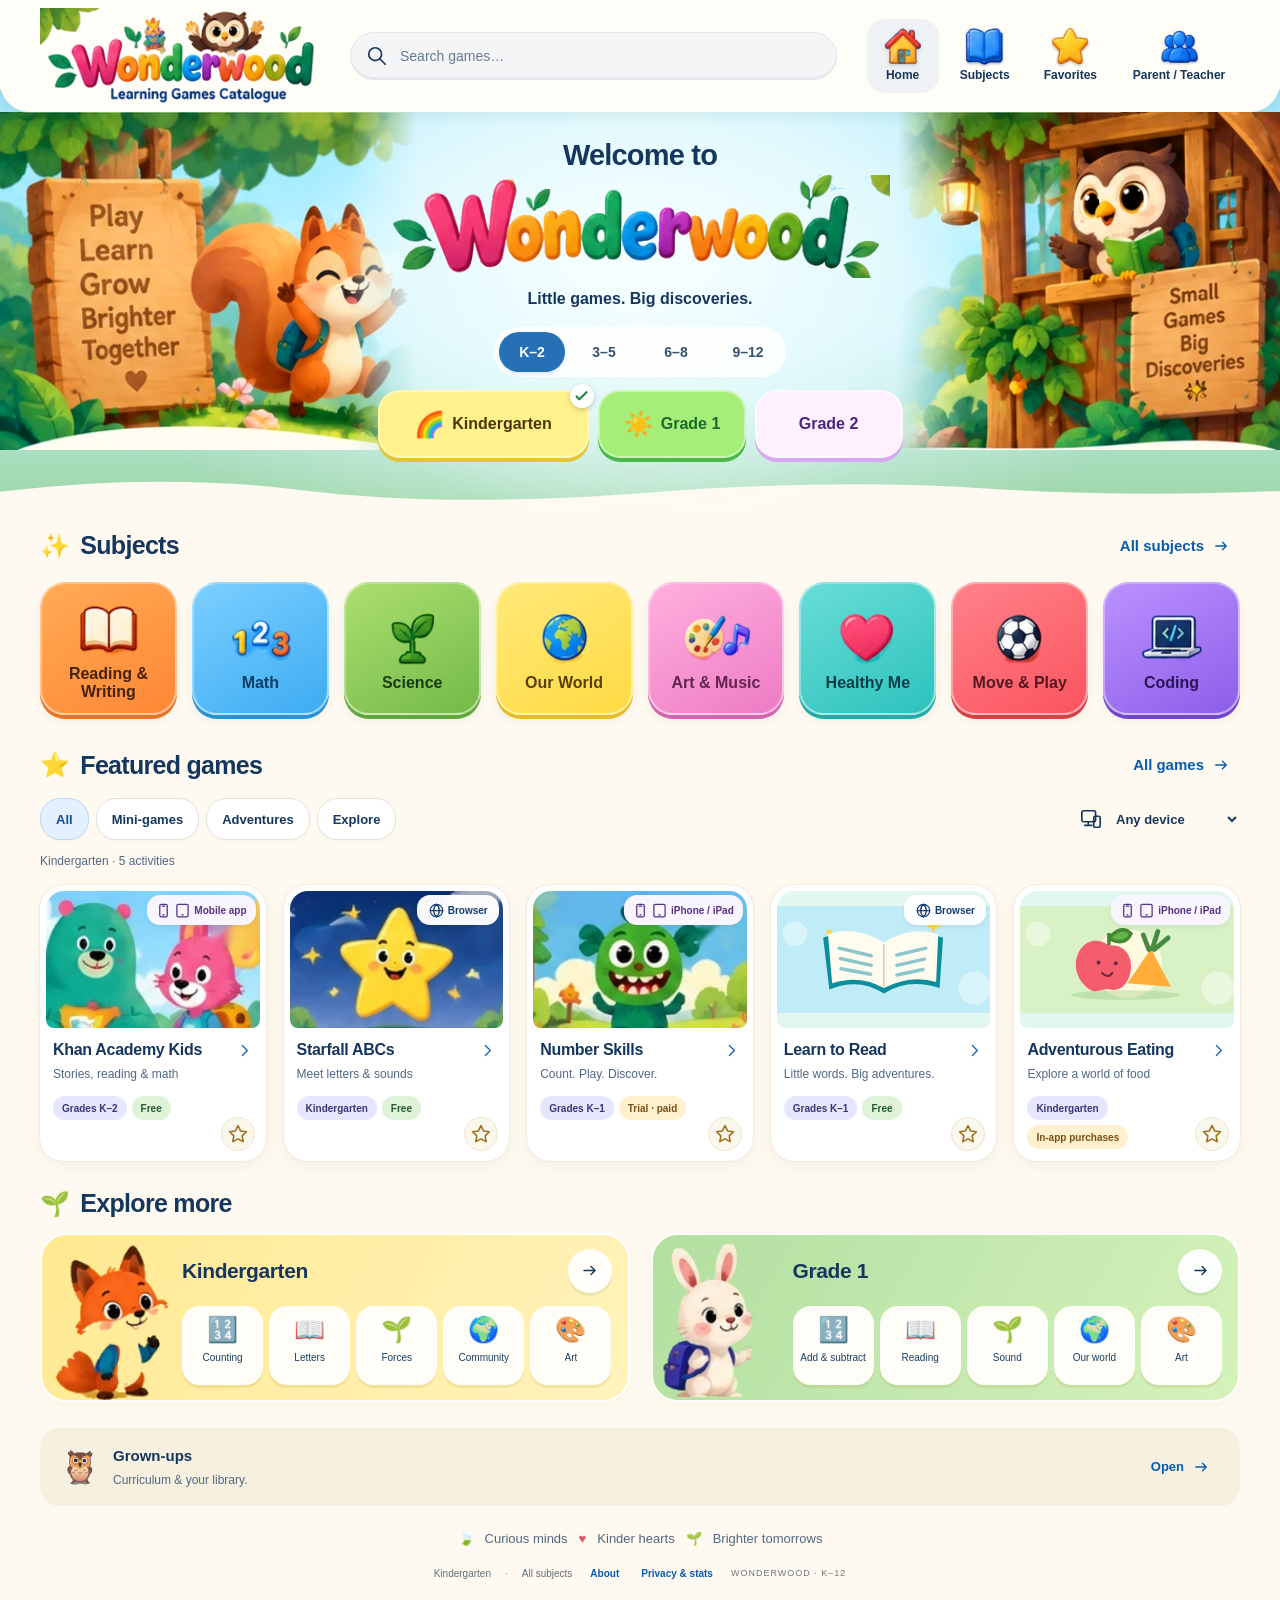
